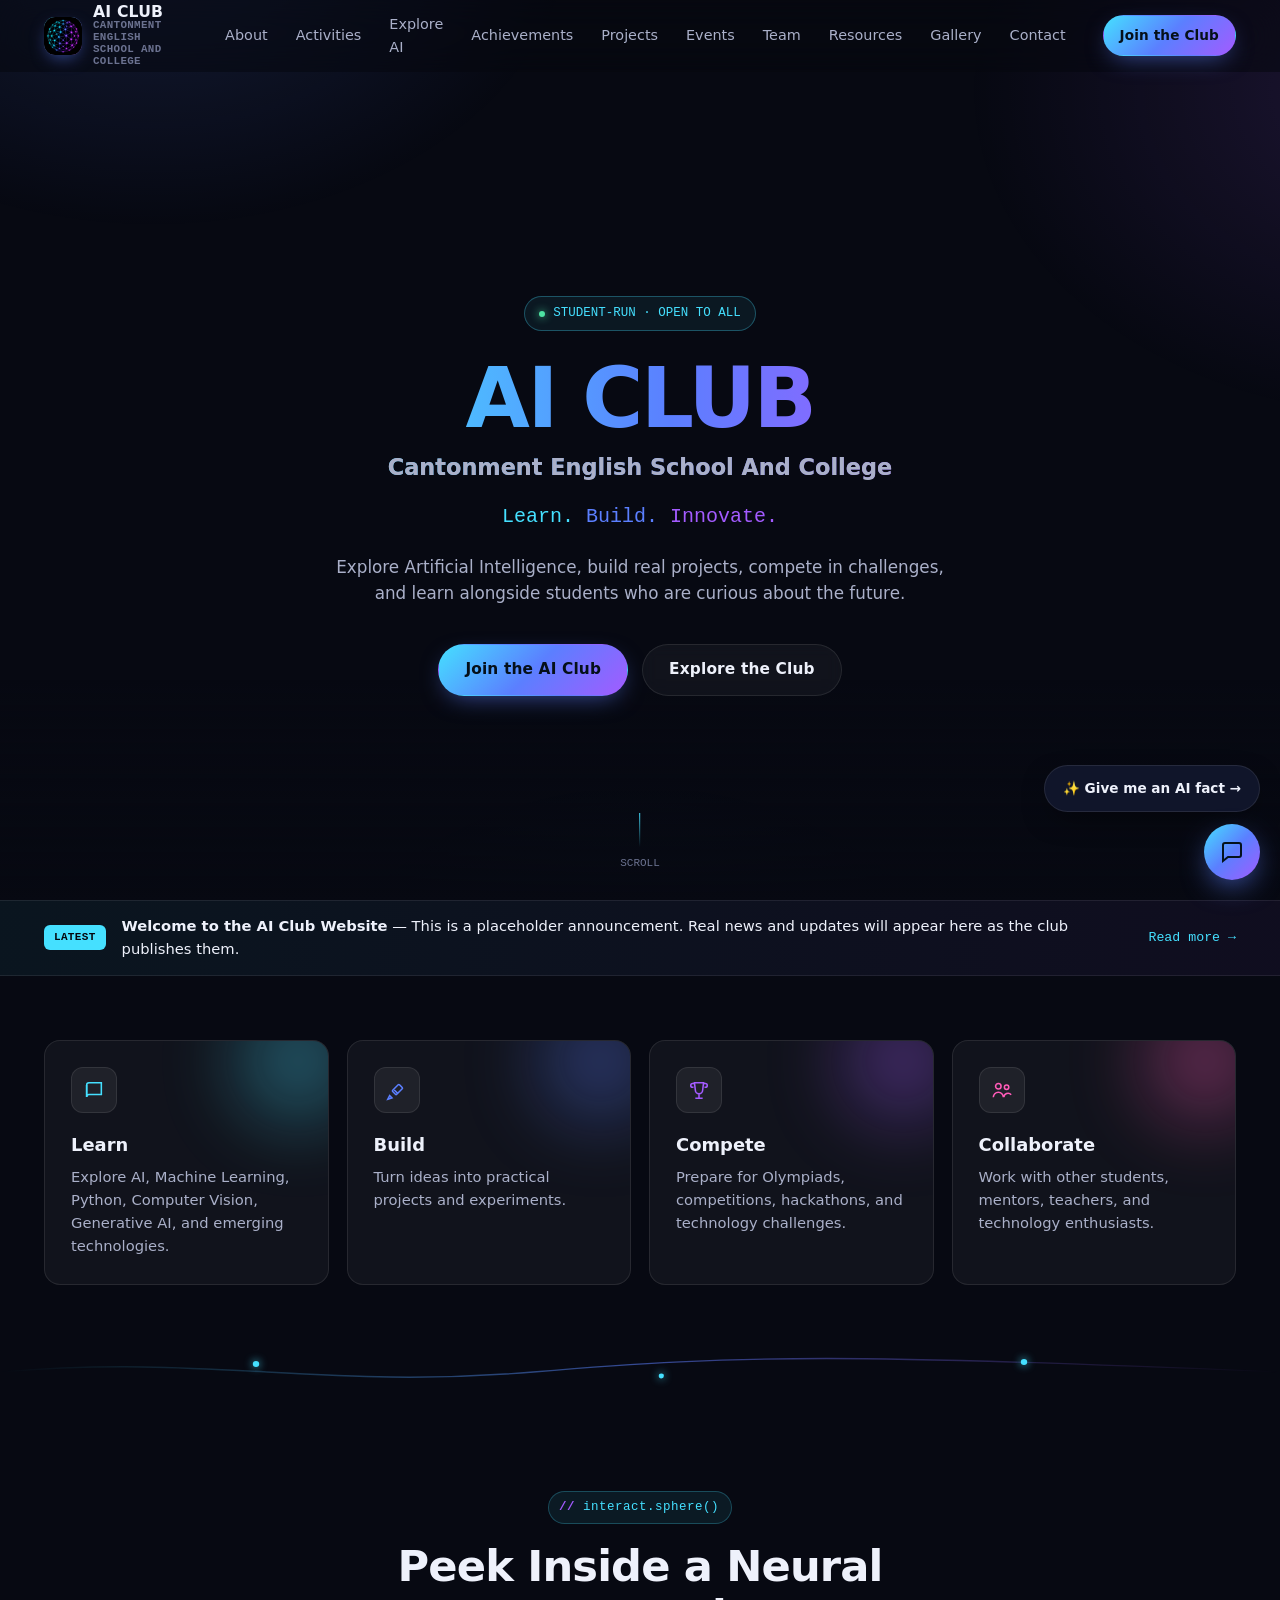
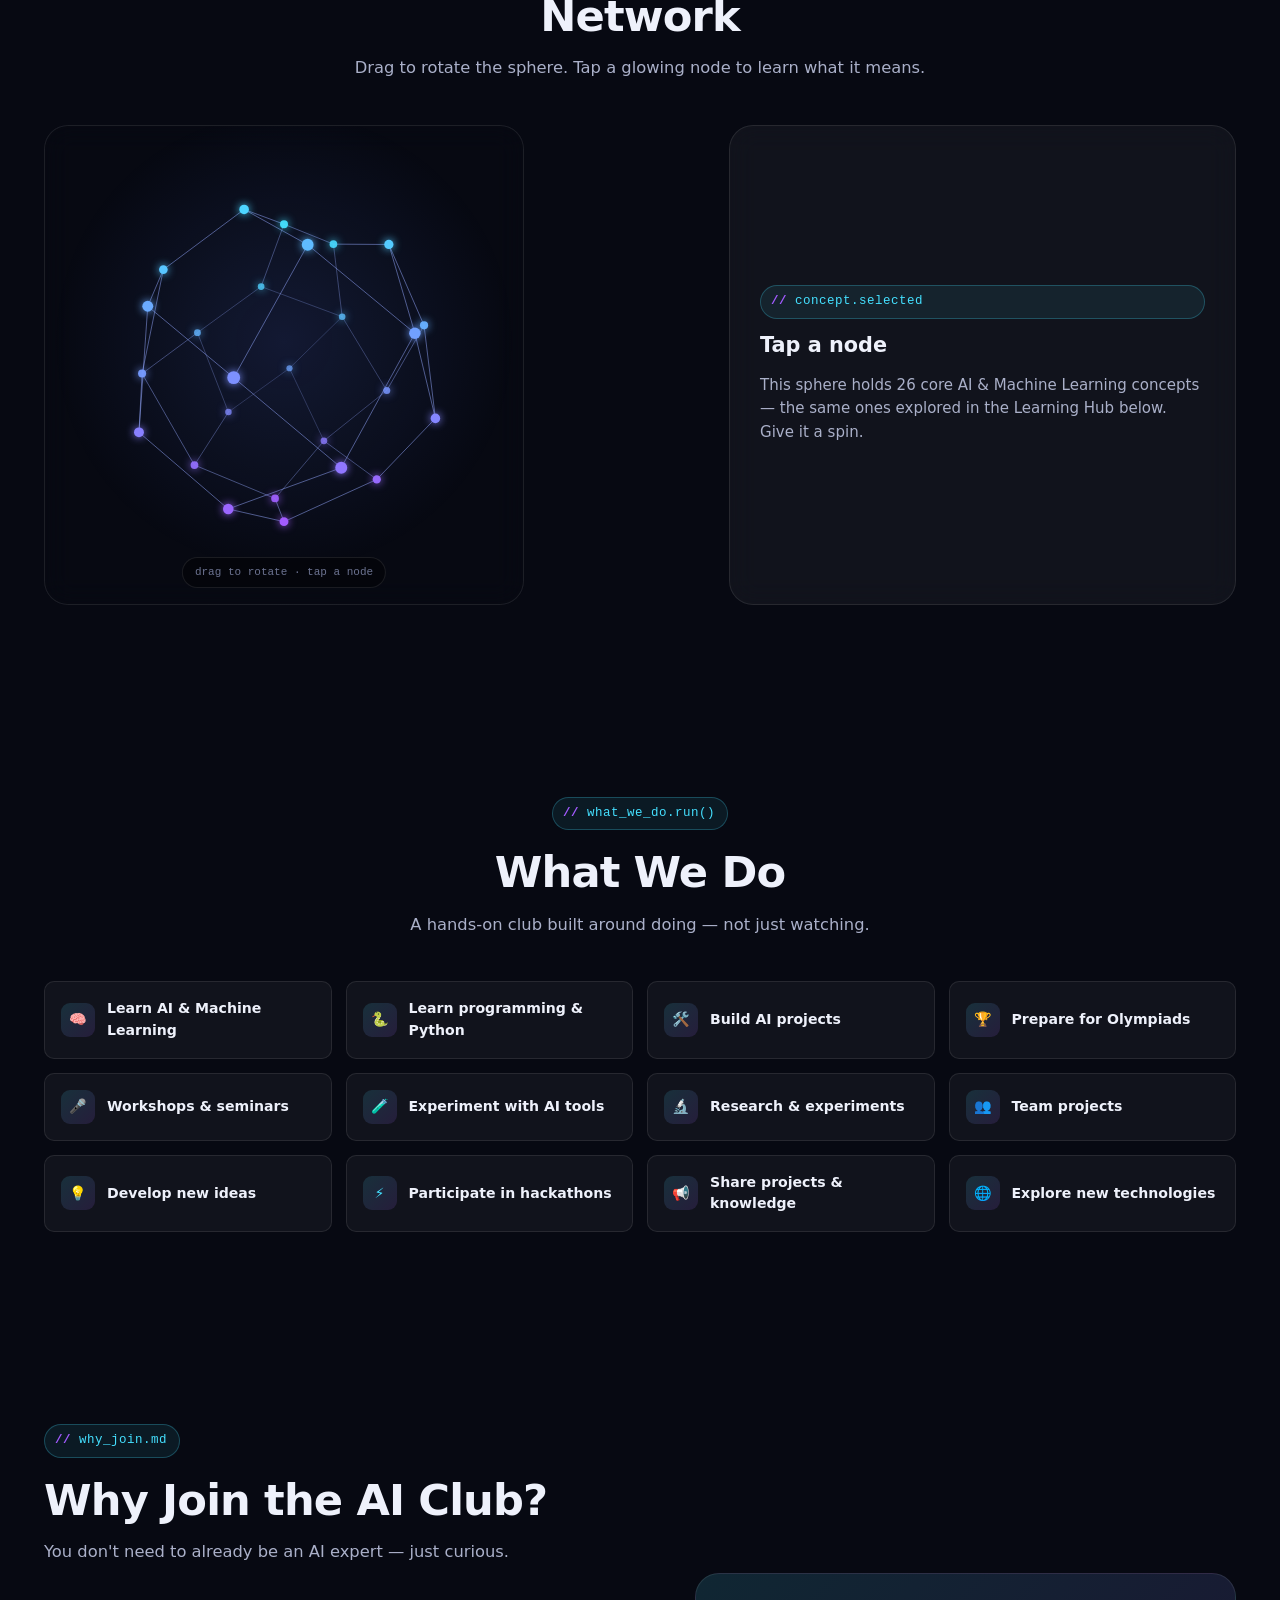
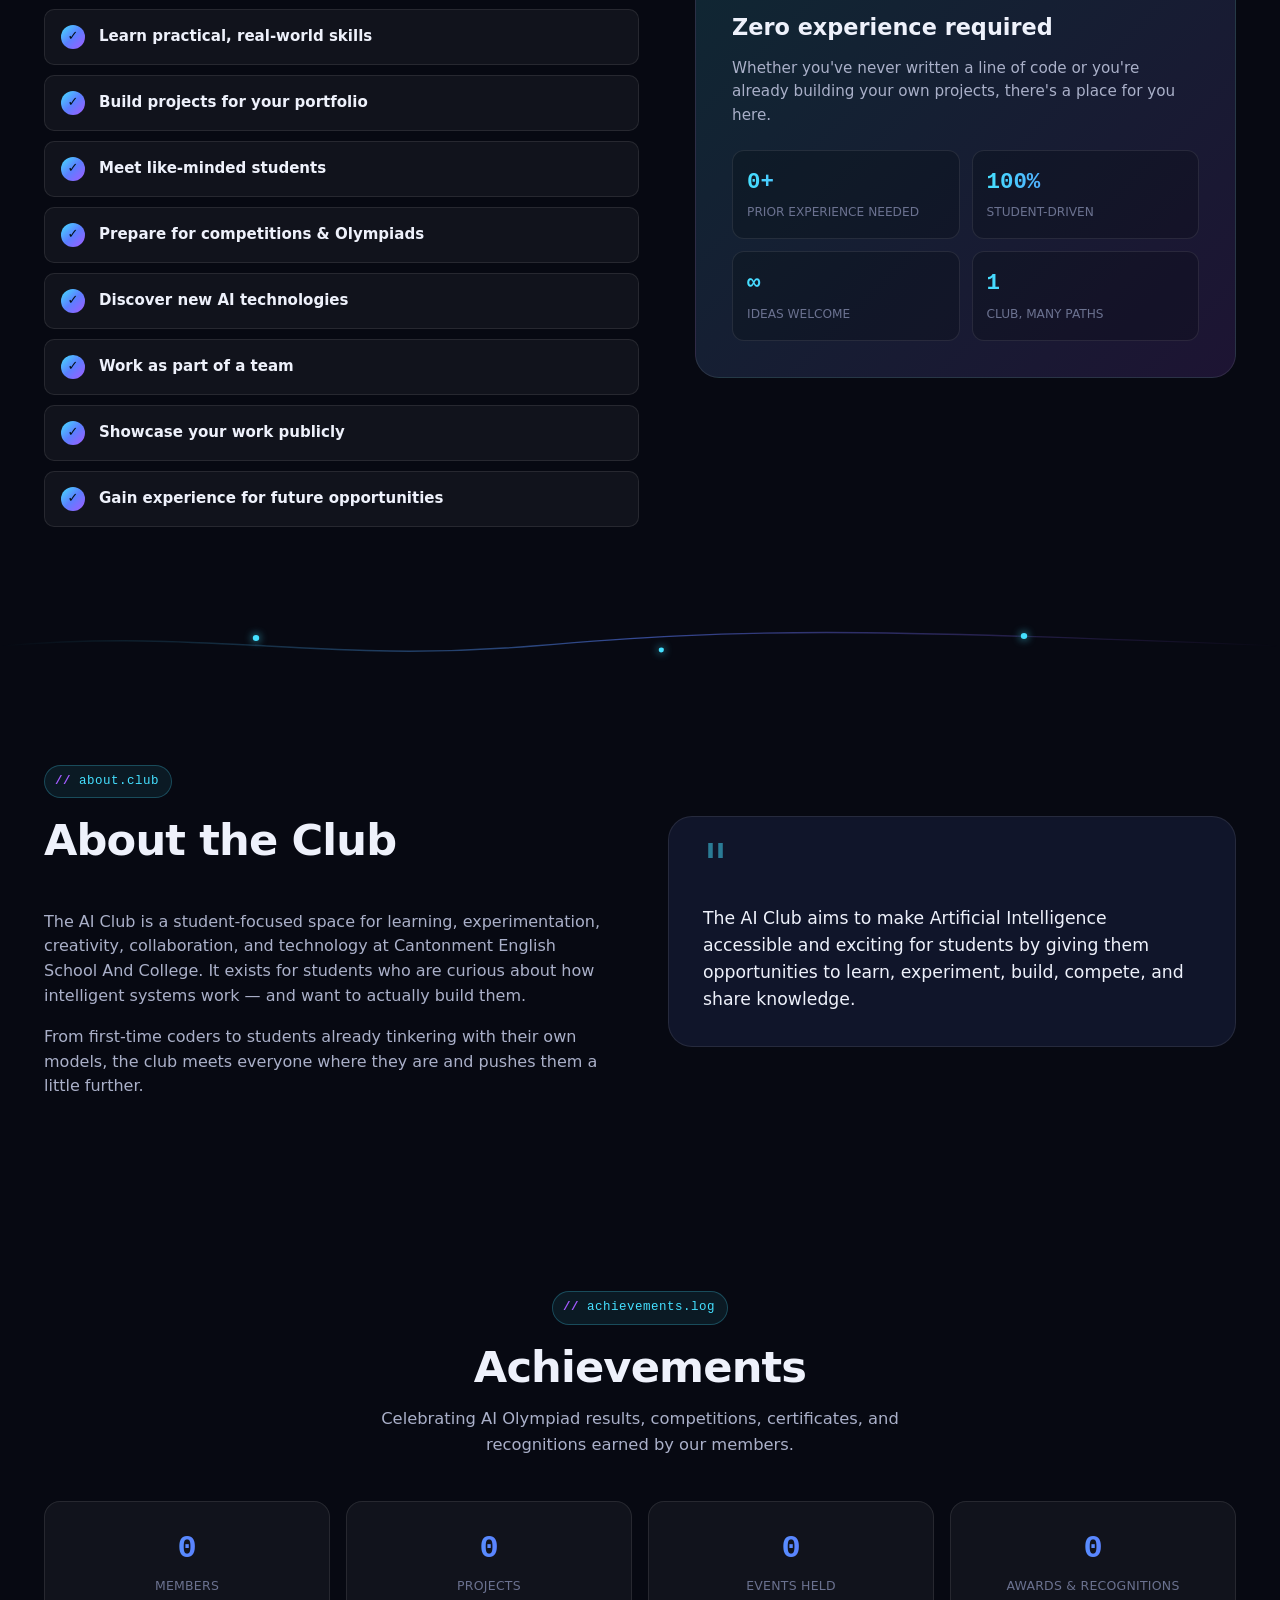
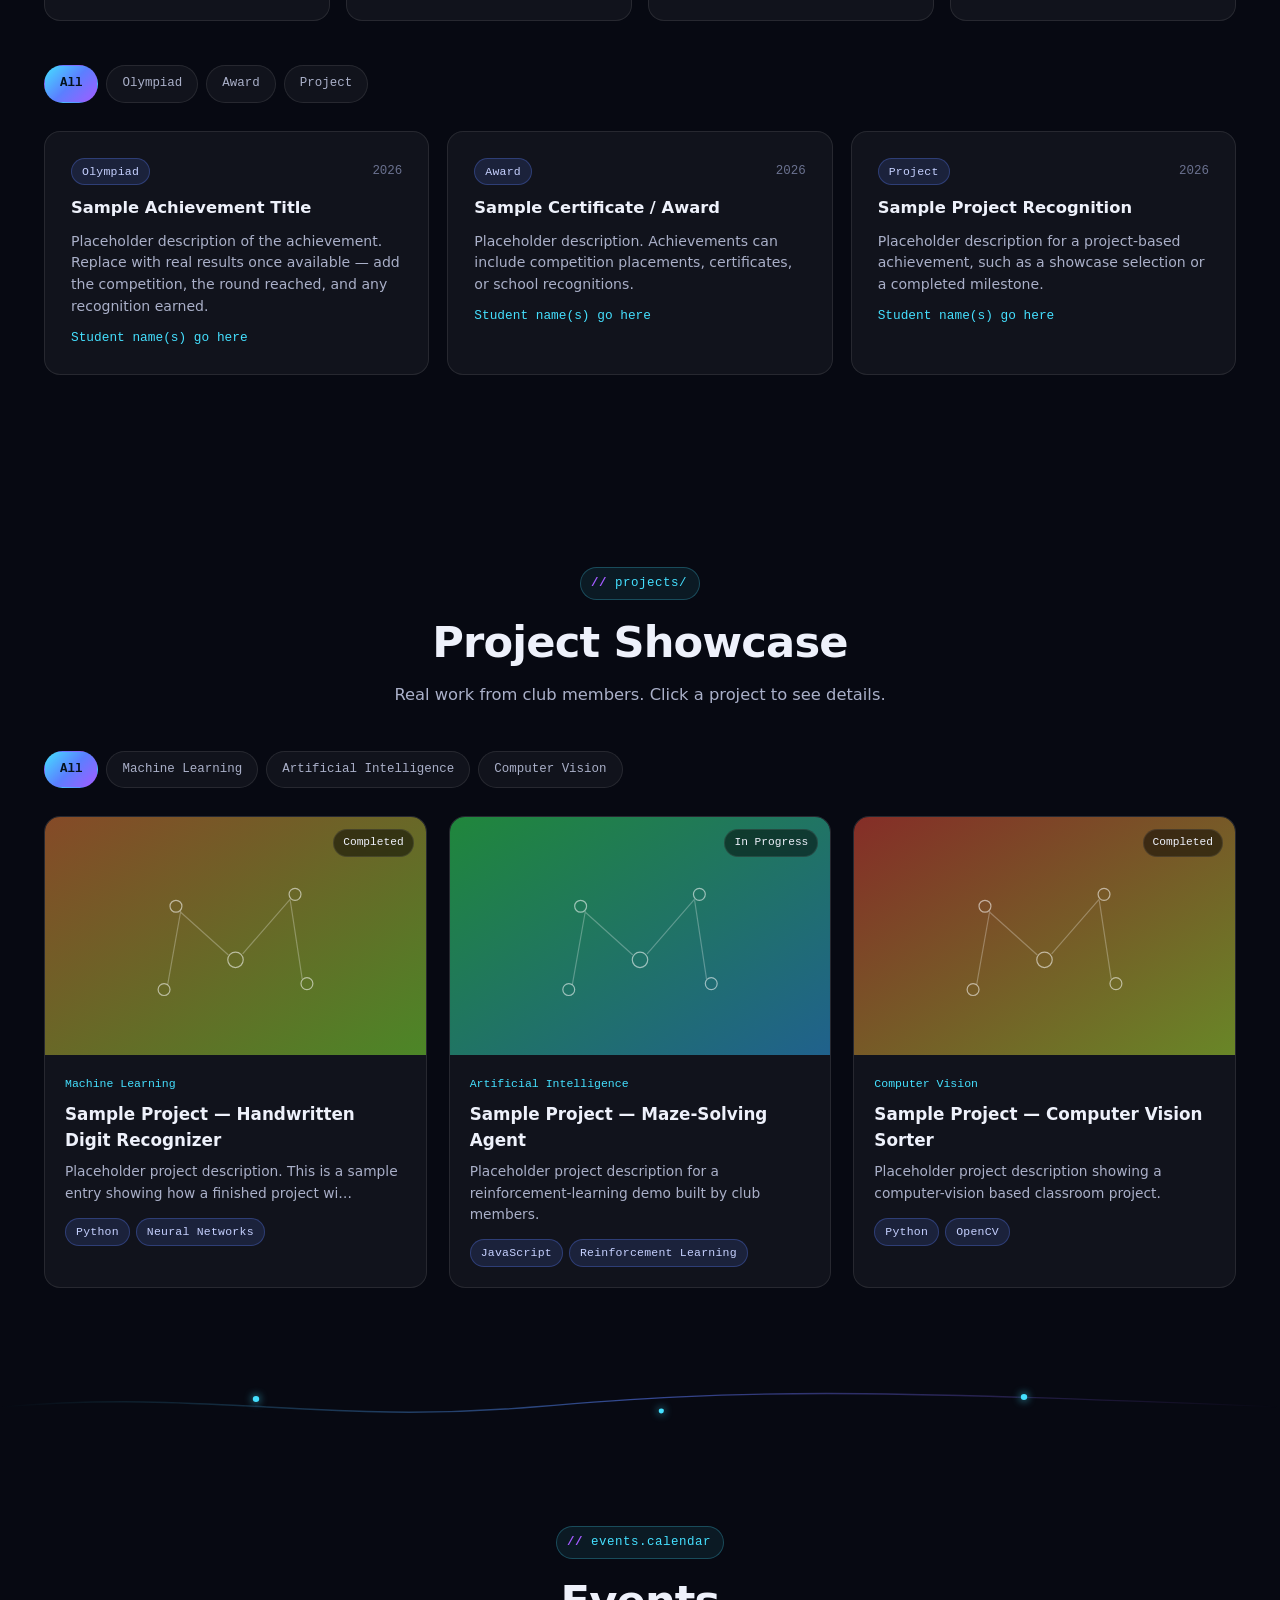
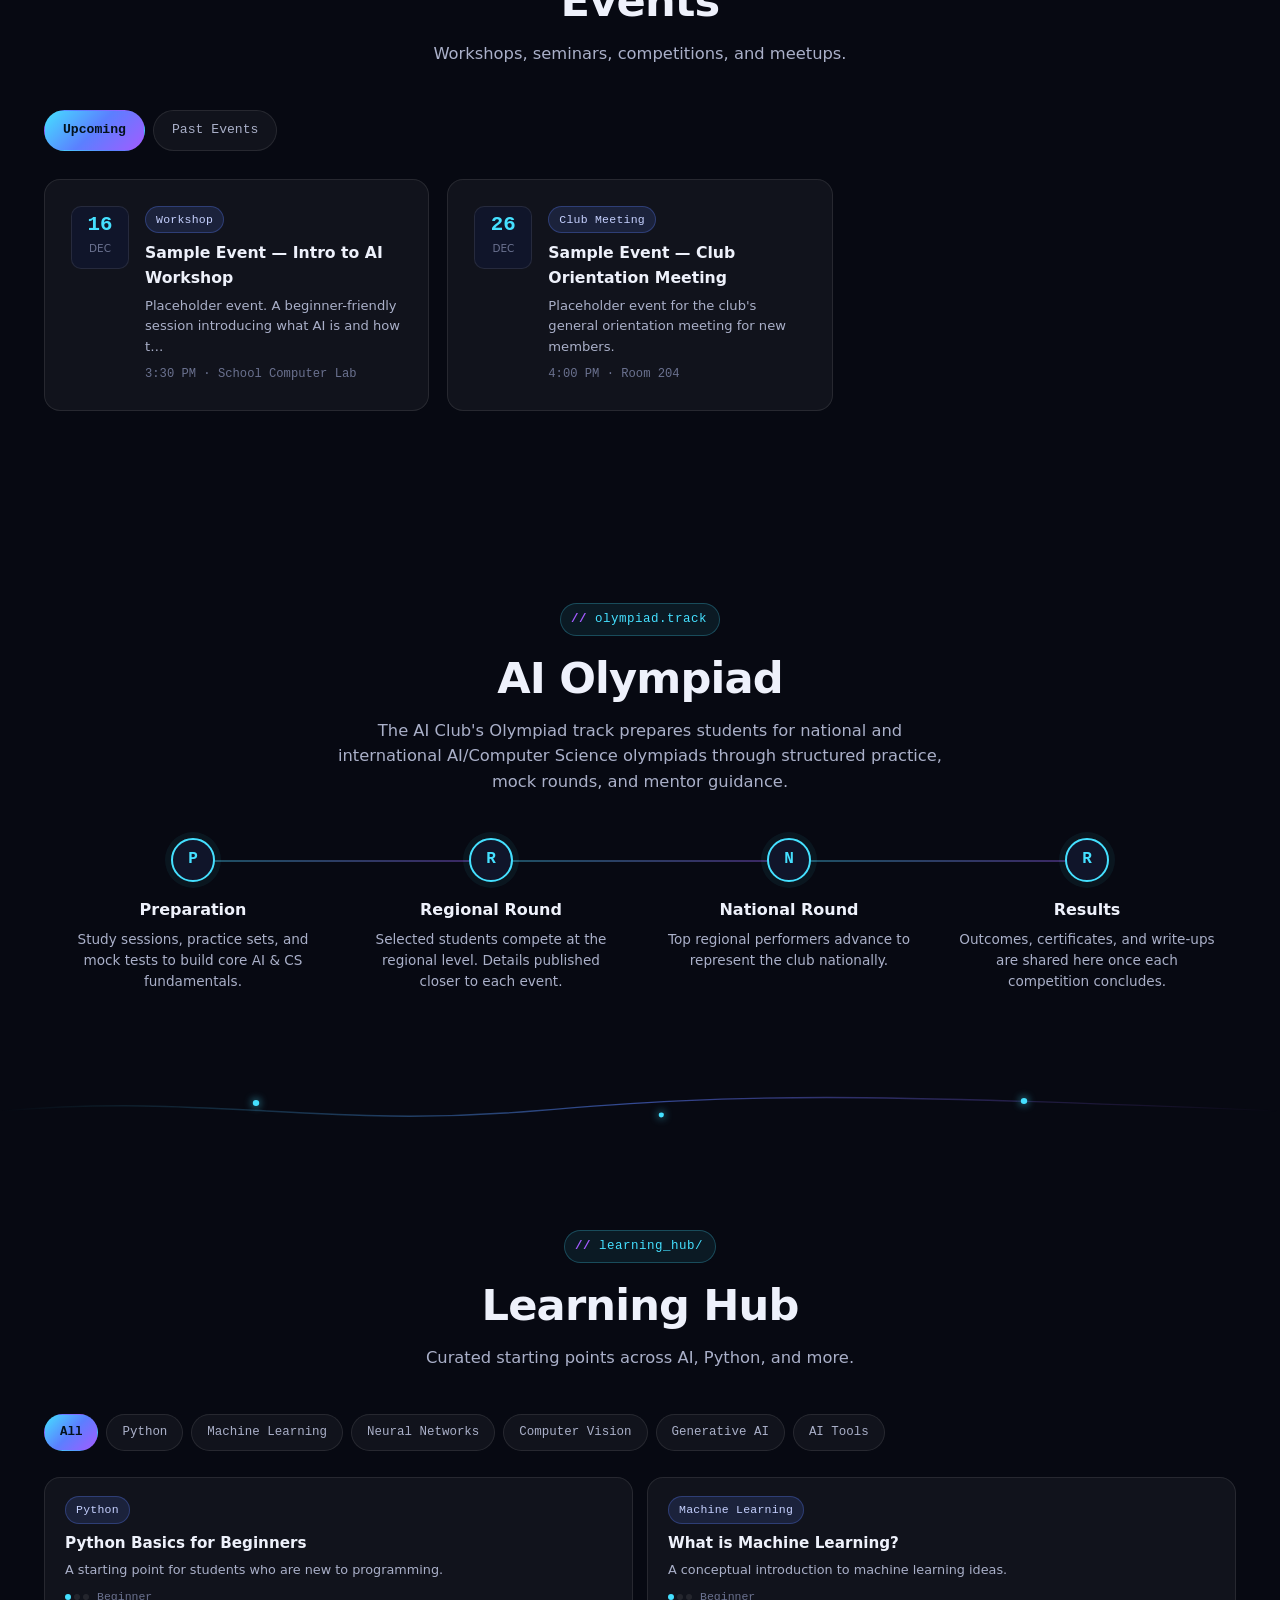
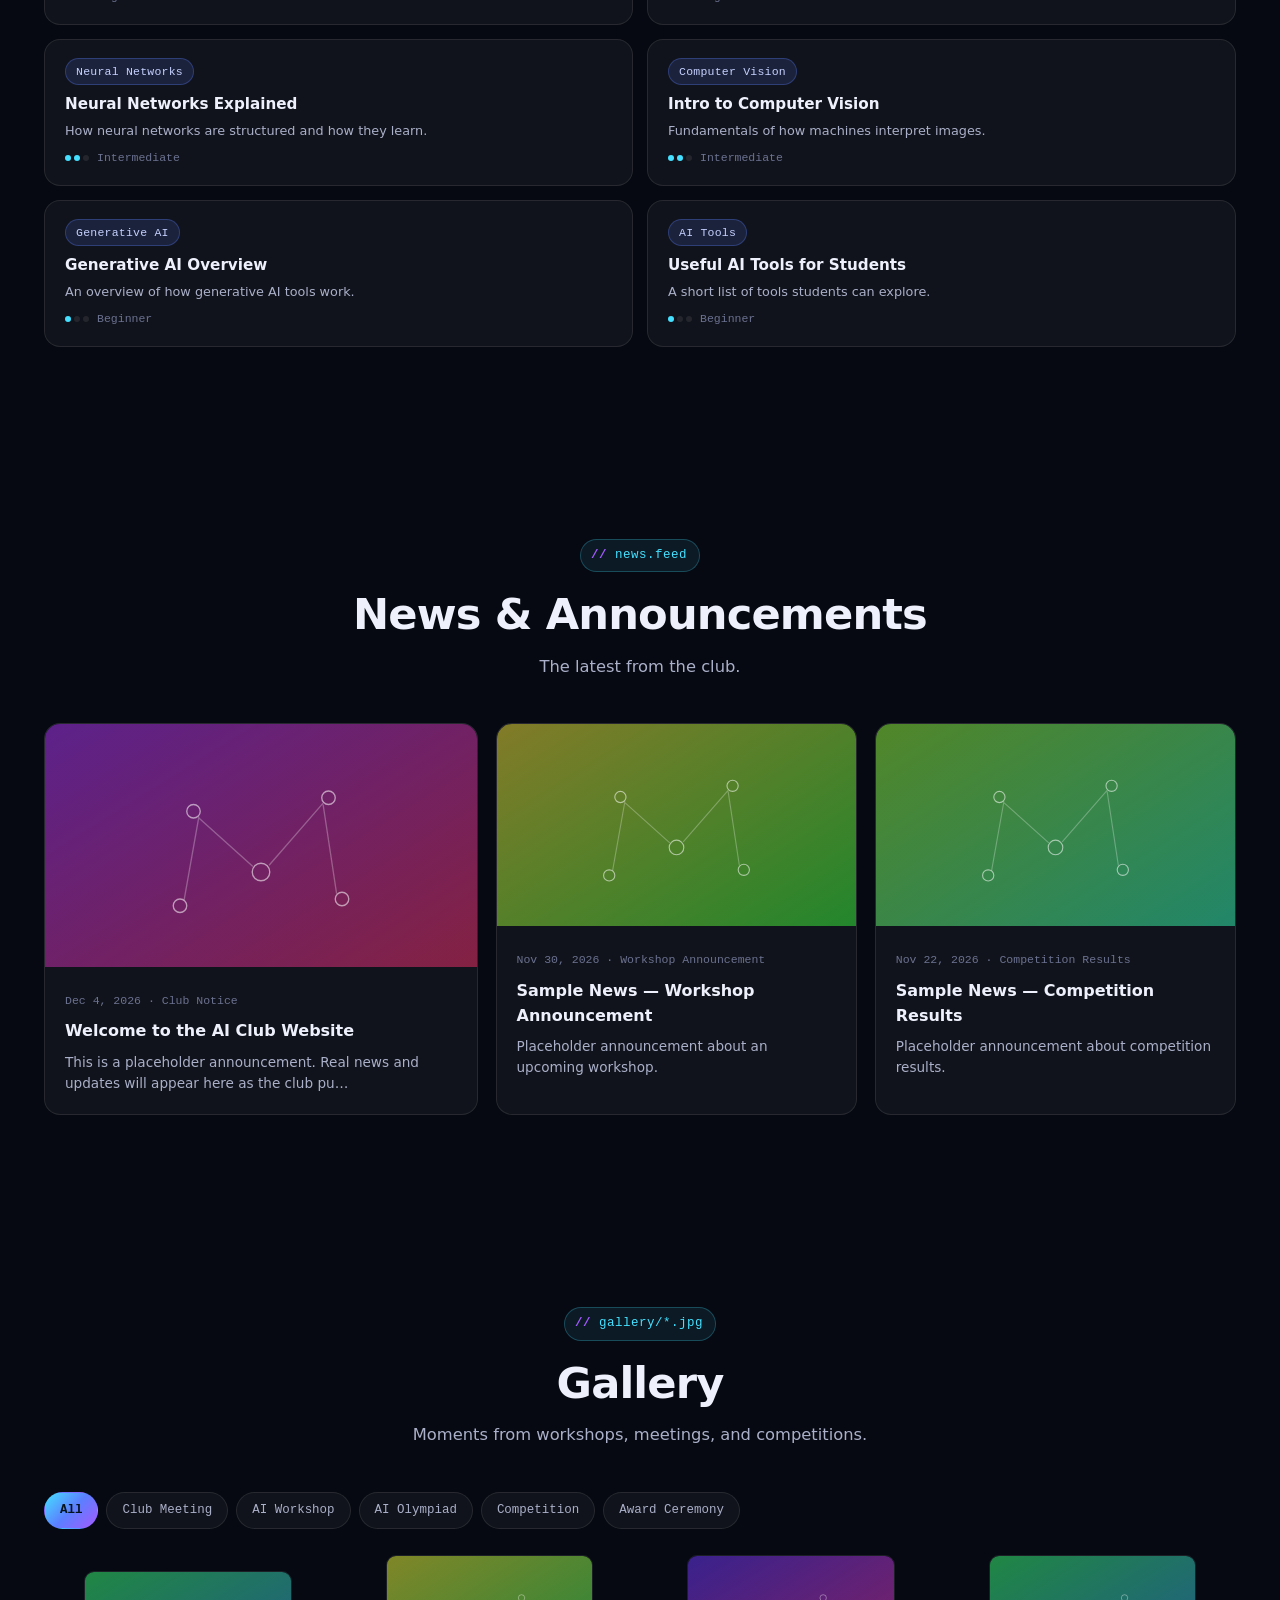
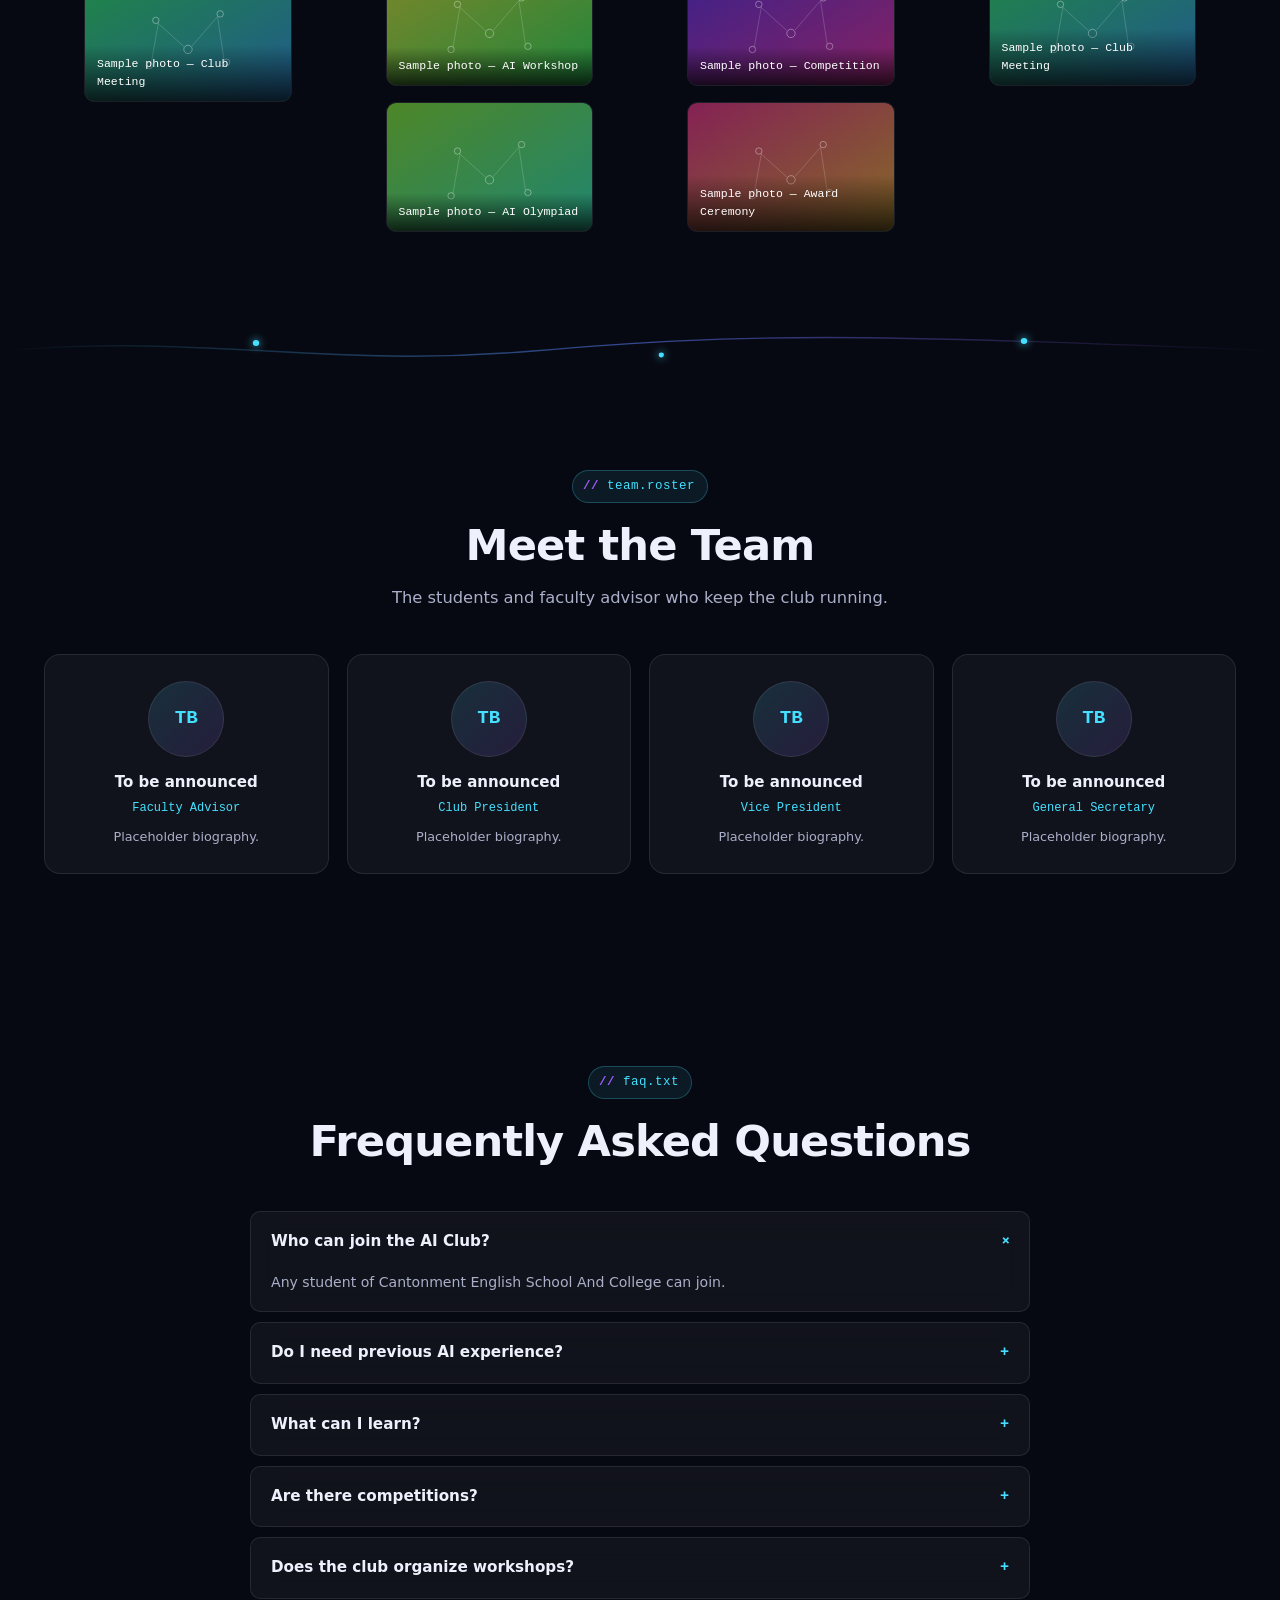
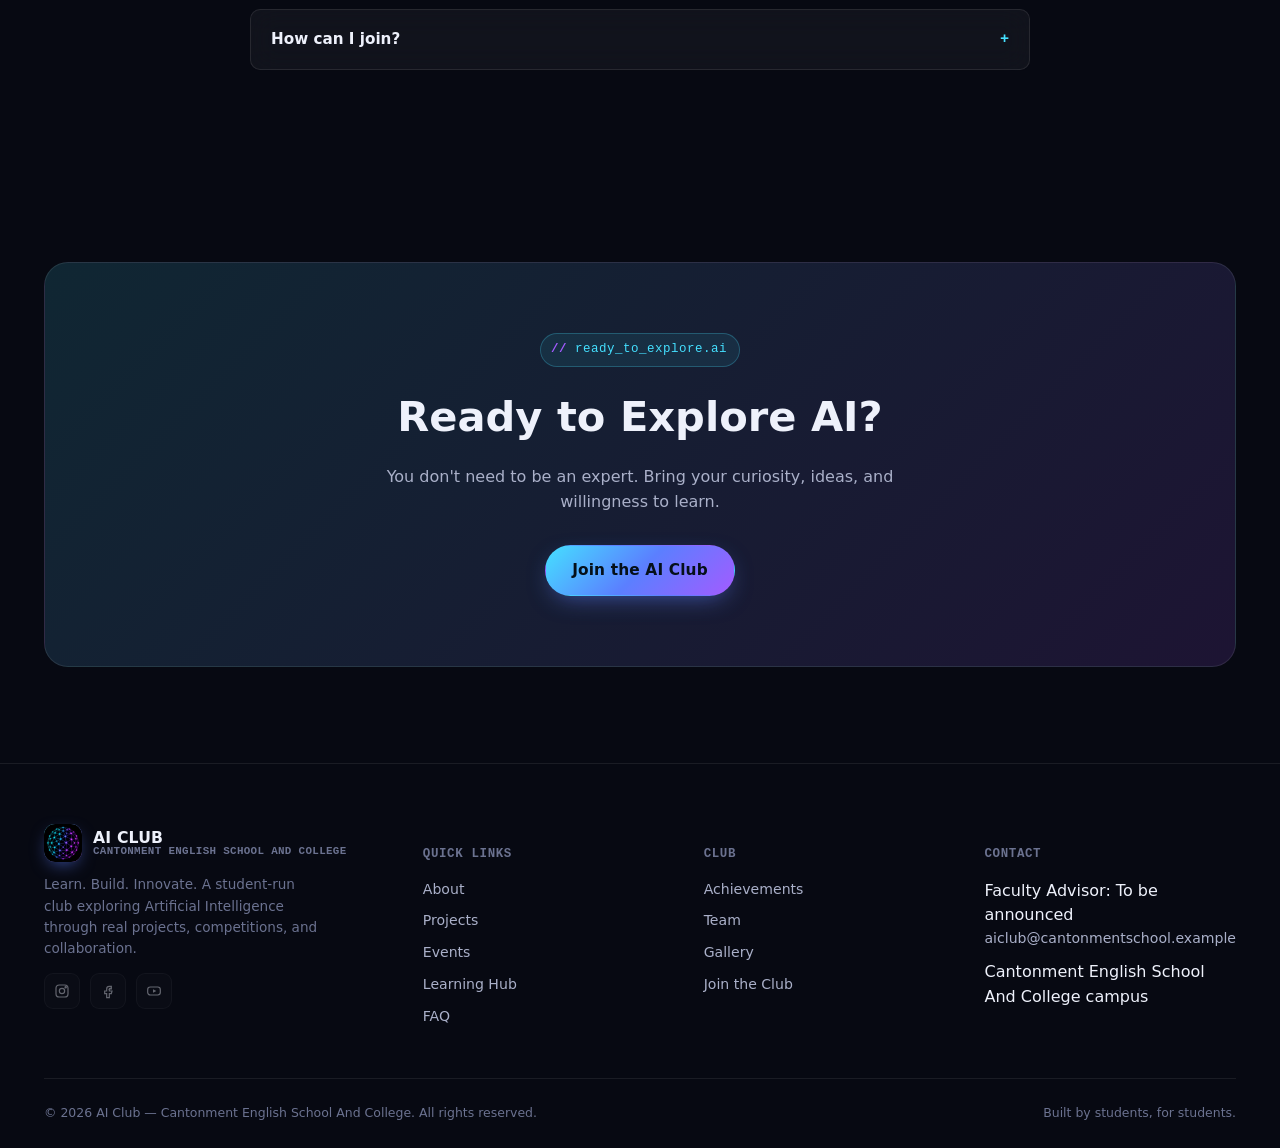
==== index.html @ 82ccb27b "Update index.html" ====
<!DOCTYPE html>
<html lang="en">
<head>
<meta charset="UTF-8">
<meta name="viewport" content="width=device-width, initial-scale=1.0">
<title>AI Club — Cantonment English School And College</title>
<meta name="description" content="AI Club of Cantonment English School And College — learn AI & Machine Learning, build real projects, compete in Olympiads, and collaborate with fellow students.">
<link rel="icon" href="assets/logo.png">
<link rel="stylesheet" href="css/style.css">
</head>
<body>
<a href="#main" class="skip-link">Skip to content</a>

<!-- ============================== NAV ============================== -->
<header class="nav" id="site-nav">
  <div class="container">
    <a href="#top" class="brand" aria-label="AI Club home">
      <span class="brand-mark"><img src="assets/logo.png" alt="AI Club logo"></span>
      <span class="brand-text"><b>AI CLUB</b><span>CANTONMENT ENGLISH SCHOOL AND COLLEGE</span></span>
    </a>
    <nav class="nav-links" id="nav-links" aria-label="Primary">
      <a href="#about">About</a>
      <a href="#activities">Activities</a>
      <a href="#explore">Explore AI</a>
      <a href="#achievements">Achievements</a>
      <a href="#projects">Projects</a>
      <a href="#events">Events</a>
      <a href="#team">Team</a>
      <a href="#resources">Resources</a>
      <a href="#gallery">Gallery</a>
      <a href="#contact">Contact</a>
    </nav>
    <div class="nav-actions">
      <a href="#join" class="btn btn-primary btn-sm" data-join-link>Join the Club</a>
      <button class="nav-toggle" id="nav-toggle" aria-label="Toggle menu" aria-expanded="false"><span></span></button>
    </div>
  </div>
</header>

<main id="main">

<!-- ============================== HERO ============================== -->
<section class="hero" id="top">
  <canvas id="hero-canvas" aria-hidden="true"></canvas>
  <div class="hero-fade" aria-hidden="true"></div>
  <div class="container hero-inner">
    <span class="hero-kicker"><span class="hero-dot"></span> STUDENT-RUN · OPEN TO ALL</span>
    <h1 class="hero-title text-grad">AI CLUB<small>Cantonment English School And College</small></h1>
    <p class="hero-tagline"><span class="b1">Learn.</span> <span class="b2">Build.</span> <span class="b3">Innovate.</span></p>
    <p class="hero-desc">Explore Artificial Intelligence, build real projects, compete in challenges, and learn alongside students who are curious about the future.</p>
    <div class="hero-cta">
      <a href="#join" class="btn btn-primary" data-join-link>Join the AI Club</a>
      <a href="#about" class="btn btn-ghost">Explore the Club</a>
    </div>
  </div>
  <div class="hero-scroll" aria-hidden="true"><span class="line"></span>SCROLL</div>
</section>

<!-- ============================== ANNOUNCEMENT ============================== -->
<div class="announce" id="announce-bar">
  <div class="container">
    <span class="announce-badge">LATEST</span>
    <span class="announce-text" id="announce-text">Loading…</span>
    <a href="#news" id="announce-link">Read more →</a>
  </div>
</div>

<!-- ============================== QUICK INTRO ============================== -->
<section class="section-tight" id="quick-intro">
  <div class="container">
    <div class="intro-grid">
      <div class="card intro-card reveal">
        <div class="ic-glow" aria-hidden="true"></div>
        <div class="ic-icon" aria-hidden="true">
          <svg width="22" height="22" viewBox="0 0 24 24" fill="none" stroke="#45e0ff" stroke-width="1.7"><path d="M4 19.5A2.5 2.5 0 0 1 6.5 17H20V4H6.5A2.5 2.5 0 0 0 4 6.5v13Z"/><path d="M4 19.5V6.5"/></svg>
        </div>
        <h3>Learn</h3>
        <p>Explore AI, Machine Learning, Python, Computer Vision, Generative AI, and emerging technologies.</p>
      </div>
      <div class="card intro-card reveal">
        <div class="ic-glow" aria-hidden="true"></div>
        <div class="ic-icon" aria-hidden="true">
          <svg width="22" height="22" viewBox="0 0 24 24" fill="none" stroke="#5b7fff" stroke-width="1.7"><path d="M14.7 6.3a1 1 0 0 0-1.4 0l-6 6a1 1 0 0 0 0 1.4l3 3a1 1 0 0 0 1.4 0l6-6a1 1 0 0 0 0-1.4l-3-3Z"/><path d="m9 12 4 4M2 22l4.5-1.5L4 18Z"/></svg>
        </div>
        <h3>Build</h3>
        <p>Turn ideas into practical projects and experiments.</p>
      </div>
      <div class="card intro-card reveal">
        <div class="ic-glow" aria-hidden="true"></div>
        <div class="ic-icon" aria-hidden="true">
          <svg width="22" height="22" viewBox="0 0 24 24" fill="none" stroke="#a35bff" stroke-width="1.7"><path d="M8 21h8M12 17v4M7 4h10l-1 8a4 4 0 0 1-8 0L7 4Z"/><path d="M17 5h2a2 2 0 0 1 0 4h-1M7 5H5a2 2 0 0 0 0 4h1"/></svg>
        </div>
        <h3>Compete</h3>
        <p>Prepare for Olympiads, competitions, hackathons, and technology challenges.</p>
      </div>
      <div class="card intro-card reveal">
        <div class="ic-glow" aria-hidden="true"></div>
        <div class="ic-icon" aria-hidden="true">
          <svg width="22" height="22" viewBox="0 0 24 24" fill="none" stroke="#ff5bb8" stroke-width="1.7"><circle cx="8" cy="8" r="3"/><circle cx="17" cy="9" r="2.4"/><path d="M2.5 20a5.5 5.5 0 0 1 11 0M14 20a4.5 4.5 0 0 1 8-2.8"/></svg>
        </div>
        <h3>Collaborate</h3>
        <p>Work with other students, mentors, teachers, and technology enthusiasts.</p>
      </div>
    </div>
  </div>
</section>

<div class="trace" aria-hidden="true"></div>

<!-- ============================== INTERACTIVE NEURAL SPHERE ============================== -->
<section id="explore">
  <div class="container">
    <div class="section-head center">
      <span class="eyebrow">interact.sphere()</span>
      <h2 class="section-title">Peek Inside a Neural Network</h2>
      <p class="section-sub">Drag to rotate the sphere. Tap a glowing node to learn what it means.</p>
    </div>
    <div class="sphere-wrap">
      <div class="sphere-canvas-card glass">
        <canvas id="sphere-canvas" aria-label="Interactive rotating sphere of AI and machine learning concepts. Drag to rotate, click a node to see its definition."></canvas>
        <span class="sphere-hint" id="si-hint">drag to rotate · tap a node</span>
      </div>
      <div class="sphere-info glass">
        <span class="eyebrow" style="margin-bottom:10px;">concept.selected</span>
        <h3 id="si-label">Tap a node</h3>
        <p id="si-desc">This sphere holds 26 core AI &amp; Machine Learning concepts — the same ones explored in the Learning Hub below. Give it a spin.</p>
      </div>
    </div>
  </div>
</section>

<!-- ============================== WHAT WE DO ============================== -->
<section id="activities">
  <div class="container">
    <div class="section-head center">
      <span class="eyebrow">what_we_do.run()</span>
      <h2 class="section-title">What We Do</h2>
      <p class="section-sub">A hands-on club built around doing — not just watching.</p>
    </div>
    <div class="activity-grid">
      <div class="activity-item"><span class="ai-ico">🧠</span>Learn AI &amp; Machine Learning</div>
      <div class="activity-item"><span class="ai-ico">🐍</span>Learn programming &amp; Python</div>
      <div class="activity-item"><span class="ai-ico">🛠️</span>Build AI projects</div>
      <div class="activity-item"><span class="ai-ico">🏆</span>Prepare for Olympiads</div>
      <div class="activity-item"><span class="ai-ico">🎤</span>Workshops &amp; seminars</div>
      <div class="activity-item"><span class="ai-ico">🧪</span>Experiment with AI tools</div>
      <div class="activity-item"><span class="ai-ico">🔬</span>Research &amp; experiments</div>
      <div class="activity-item"><span class="ai-ico">👥</span>Team projects</div>
      <div class="activity-item"><span class="ai-ico">💡</span>Develop new ideas</div>
      <div class="activity-item"><span class="ai-ico">⚡</span>Participate in hackathons</div>
      <div class="activity-item"><span class="ai-ico">📢</span>Share projects &amp; knowledge</div>
      <div class="activity-item"><span class="ai-ico">🌐</span>Explore new technologies</div>
    </div>
  </div>
</section>

<!-- ============================== WHY JOIN ============================== -->
<section id="why-join">
  <div class="container">
    <div class="why-wrap">
      <div>
        <div class="section-head">
          <span class="eyebrow">why_join.md</span>
          <h2 class="section-title">Why Join the AI Club?</h2>
          <p class="section-sub">You don't need to already be an AI expert — just curious.</p>
        </div>
        <div class="why-list">
          <div class="why-item"><span class="wi-check">✓</span><span>Learn practical, real-world skills</span></div>
          <div class="why-item"><span class="wi-check">✓</span><span>Build projects for your portfolio</span></div>
          <div class="why-item"><span class="wi-check">✓</span><span>Meet like-minded students</span></div>
          <div class="why-item"><span class="wi-check">✓</span><span>Prepare for competitions &amp; Olympiads</span></div>
          <div class="why-item"><span class="wi-check">✓</span><span>Discover new AI technologies</span></div>
          <div class="why-item"><span class="wi-check">✓</span><span>Work as part of a team</span></div>
          <div class="why-item"><span class="wi-check">✓</span><span>Showcase your work publicly</span></div>
          <div class="why-item"><span class="wi-check">✓</span><span>Gain experience for future opportunities</span></div>
        </div>
      </div>
      <div class="why-panel">
        <h3>Zero experience required</h3>
        <p>Whether you've never written a line of code or you're already building your own projects, there's a place for you here.</p>
        <div class="why-panel-grid">
          <div class="why-stat"><b>0+</b><span>PRIOR EXPERIENCE NEEDED</span></div>
          <div class="why-stat"><b>100%</b><span>STUDENT-DRIVEN</span></div>
          <div class="why-stat"><b>∞</b><span>IDEAS WELCOME</span></div>
          <div class="why-stat"><b>1</b><span>CLUB, MANY PATHS</span></div>
        </div>
      </div>
    </div>
  </div>
</section>

<div class="trace" aria-hidden="true"></div>

<!-- ============================== ABOUT ============================== -->
<section id="about">
  <div class="container">
    <div class="about-wrap">
      <div>
        <div class="section-head">
          <span class="eyebrow">about.club</span>
          <h2 class="section-title">About the Club</h2>
        </div>
        <div class="about-copy">
          <p>The AI Club is a student-focused space for learning, experimentation, creativity, collaboration, and technology at Cantonment English School And College. It exists for students who are curious about how intelligent systems work — and want to actually build them.</p>
          <p>From first-time coders to students already tinkering with their own models, the club meets everyone where they are and pushes them a little further.</p>
        </div>
      </div>
      <div class="mission-card">
        <span class="quote-mark" aria-hidden="true">"</span>
        <p>The AI Club aims to make Artificial Intelligence accessible and exciting for students by giving them opportunities to learn, experiment, build, compete, and share knowledge.</p>
      </div>
    </div>
  </div>
</section>

<!-- ============================== ACHIEVEMENTS ============================== -->
<section id="achievements">
  <div class="container">
    <div class="section-head center">
      <span class="eyebrow">achievements.log</span>
      <h2 class="section-title">Achievements</h2>
      <p class="section-sub">Celebrating AI Olympiad results, competitions, certificates, and recognitions earned by our members.</p>
    </div>
    <div class="stats-row">
      <div class="stat-box"><b id="stat-members">0</b><span>MEMBERS</span></div>
      <div class="stat-box"><b id="stat-projects">0</b><span>PROJECTS</span></div>
      <div class="stat-box"><b id="stat-events">0</b><span>EVENTS HELD</span></div>
      <div class="stat-box"><b id="stat-awards">0</b><span>AWARDS &amp; RECOGNITIONS</span></div>
    </div>
    <div class="filter-row" id="achievements-filters"></div>
    <div class="ach-grid" id="achievements-grid"></div>
  </div>
</section>

<!-- ============================== FEATURED PROJECTS ============================== -->
<section id="projects">
  <div class="container">
    <div class="section-head center">
      <span class="eyebrow">projects/</span>
      <h2 class="section-title">Project Showcase</h2>
      <p class="section-sub">Real work from club members. Click a project to see details.</p>
    </div>
    <div class="filter-row" id="projects-filters"></div>
    <div class="proj-grid" id="projects-grid"></div>
  </div>
</section>

<div class="trace" aria-hidden="true"></div>

<!-- ============================== EVENTS ============================== -->
<section id="events">
  <div class="container">
    <div class="section-head center">
      <span class="eyebrow">events.calendar</span>
      <h2 class="section-title">Events</h2>
      <p class="section-sub">Workshops, seminars, competitions, and meetups.</p>
    </div>
    <div class="tabs" id="events-tabs">
      <button class="tab-btn active" data-tab="upcoming">Upcoming</button>
      <button class="tab-btn" data-tab="past">Past Events</button>
    </div>
    <div class="event-grid" id="events-grid"></div>
  </div>
</section>

<!-- ============================== AI OLYMPIAD ============================== -->
<section id="olympiad">
  <div class="container">
    <div class="section-head center">
      <span class="eyebrow">olympiad.track</span>
      <h2 class="section-title">AI Olympiad</h2>
      <p class="section-sub" id="olympiad-intro">Loading…</p>
    </div>
    <div class="timeline" id="olympiad-timeline"></div>
  </div>
</section>

<div class="trace" aria-hidden="true"></div>

<!-- ============================== LEARNING HUB ============================== -->
<section id="resources">
  <div class="container">
    <div class="section-head center">
      <span class="eyebrow">learning_hub/</span>
      <h2 class="section-title">Learning Hub</h2>
      <p class="section-sub">Curated starting points across AI, Python, and more.</p>
    </div>
    <div class="hub-topics" id="hub-topics"></div>
    <div class="hub-grid" id="hub-grid"></div>
  </div>
</section>

<!-- ============================== NEWS ============================== -->
<section id="news">
  <div class="container">
    <div class="section-head center">
      <span class="eyebrow">news.feed</span>
      <h2 class="section-title">News &amp; Announcements</h2>
      <p class="section-sub">The latest from the club.</p>
    </div>
    <div class="news-grid" id="news-grid"></div>
  </div>
</section>

<!-- ============================== GALLERY ============================== -->
<section id="gallery">
  <div class="container">
    <div class="section-head center">
      <span class="eyebrow">gallery/*.jpg</span>
      <h2 class="section-title">Gallery</h2>
      <p class="section-sub">Moments from workshops, meetings, and competitions.</p>
    </div>
    <div class="gallery-tabs" id="gallery-tabs"></div>
    <div class="gallery-grid" id="gallery-grid"></div>
  </div>
</section>

<div class="trace" aria-hidden="true"></div>

<!-- ============================== TEAM ============================== -->
<section id="team">
  <div class="container">
    <div class="section-head center">
      <span class="eyebrow">team.roster</span>
      <h2 class="section-title">Meet the Team</h2>
      <p class="section-sub">The students and faculty advisor who keep the club running.</p>
    </div>
    <div class="team-grid" id="team-grid"></div>
  </div>
</section>

<!-- ============================== FAQ ============================== -->
<section id="faq">
  <div class="container">
    <div class="section-head center">
      <span class="eyebrow">faq.txt</span>
      <h2 class="section-title">Frequently Asked Questions</h2>
    </div>
    <div class="faq-list" id="faq-list"></div>
  </div>
</section>

<!-- ============================== JOIN CTA ============================== -->
<section id="join">
  <div class="container">
    <div class="cta-section">
      <span class="eyebrow">ready_to_explore.ai</span>
      <h2>Ready to Explore AI?</h2>
      <p>You don't need to be an expert. Bring your curiosity, ideas, and willingness to learn.</p>
      <a href="#join" class="btn btn-primary" data-join-link>Join the AI Club</a>
    </div>
  </div>
</section>

</main>

<!-- ============================== FOOTER ============================== -->
<footer id="contact">
  <div class="container">
    <div class="footer-grid">
      <div class="footer-brand">
        <a href="#top" class="brand">
          <span class="brand-mark"><img src="assets/logo.png" alt="AI Club logo"></span>
          <span class="brand-text"><b>AI CLUB</b><span>CANTONMENT ENGLISH SCHOOL AND COLLEGE</span></span>
        </a>
        <p>Learn. Build. Innovate. A student-run club exploring Artificial Intelligence through real projects, competitions, and collaboration.</p>
        <div class="footer-social">
          <a href="#" id="social-instagram" target="_blank" rel="noopener" aria-label="Instagram">
            <svg width="16" height="16" viewBox="0 0 24 24" fill="none" stroke="currentColor" stroke-width="1.8"><rect x="3" y="3" width="18" height="18" rx="5"/><circle cx="12" cy="12" r="4"/><circle cx="17.5" cy="6.5" r="1"/></svg>
          </a>
          <a href="#" id="social-facebook" target="_blank" rel="noopener" aria-label="Facebook">
            <svg width="16" height="16" viewBox="0 0 24 24" fill="none" stroke="currentColor" stroke-width="1.8"><path d="M14 9h3V5h-3a4 4 0 0 0-4 4v3H7v4h3v6h4v-6h3l1-4h-4V9a1 1 0 0 1 1-1Z"/></svg>
          </a>
          <a href="#" id="social-youtube" target="_blank" rel="noopener" aria-label="YouTube">
            <svg width="16" height="16" viewBox="0 0 24 24" fill="none" stroke="currentColor" stroke-width="1.8"><rect x="2.5" y="6" width="19" height="12" rx="4"/><path d="m10.5 9.5 5 2.5-5 2.5Z" fill="currentColor" stroke="none"/></svg>
          </a>
        </div>
      </div>
      <div class="footer-col">
        <h5>Quick Links</h5>
        <a href="#about">About</a>
        <a href="#projects">Projects</a>
        <a href="#events">Events</a>
        <a href="#resources">Learning Hub</a>
        <a href="#faq">FAQ</a>
      </div>
      <div class="footer-col">
        <h5>Club</h5>
        <a href="#achievements">Achievements</a>
        <a href="#team">Team</a>
        <a href="#gallery">Gallery</a>
        <a href="#join" data-join-link>Join the Club</a>
      </div>
      <div class="footer-col">
        <h5>Contact</h5>
        <span id="footer-advisor">Faculty Advisor: —</span>
        <a href="mailto:" id="contact-email-link">—</a>
        <span id="footer-location">—</span>
      </div>
    </div>
    <div class="footer-bottom">
      <span>© <span id="year"></span> AI Club — Cantonment English School And College. All rights reserved.</span>
      <span>Built by students, for students.</span>
    </div>
  </div>
</footer>

<!-- ============================== FLOATING WIDGETS ============================== -->
<div class="float-stack">
  <button class="fact-fab" id="fact-btn">✨ Give me an AI fact →</button>
  <button class="assist-fab" id="assist-fab" aria-label="Ask the AI Club" aria-expanded="false">
    <svg width="24" height="24" viewBox="0 0 24 24" fill="none" stroke="currentColor" stroke-width="2"><path d="M21 15a2 2 0 0 1-2 2H8l-5 4V5a2 2 0 0 1 2-2h14a2 2 0 0 1 2 2v10Z"/></svg>
  </button>
</div>

<div class="glass fact-popover" id="fact-popover">
  <button class="fp-close" id="fact-close" aria-label="Close">×</button>
  <div class="fp-label">// AI FACT</div>
  <p id="fact-text"></p>
</div>

<div class="glass assist-panel" id="assist-panel" role="dialog" aria-label="Ask the AI Club assistant">
  <div class="assist-head">
    <div><b>Ask the AI Club</b><span>● Answers from this site</span></div>
    <button class="assist-close" id="assist-close" aria-label="Close assistant">×</button>
  </div>
  <div class="assist-body" id="assist-body">
    <div class="msg bot">Hi! Tap a question below, or ask your own — the live AI can answer anything about the club.</div>
  </div>
  <div class="assist-suggest" id="assist-suggest"></div>
  <div class="assist-live-divider"><span>or ask your own question</span></div>
  <form class="assist-form" id="assist-form">
    <input type="text" id="assist-input" placeholder="Type a question…" maxlength="400" autocomplete="off" aria-label="Ask a question">
    <button type="submit" aria-label="Send">→</button>
  </form>
</div>

<!-- ============================== MODAL (projects / news) ============================== -->
<div class="modal-overlay" id="modal-overlay" role="dialog" aria-modal="true">
  <div class="modal-box">
    <button class="modal-close" id="modal-close" aria-label="Close">×</button>
    <div id="modal-body"></div>
  </div>
</div>

<!-- ============================== LIGHTBOX (gallery) ============================== -->
<div class="lightbox" id="lightbox" role="dialog" aria-modal="true" aria-label="Photo viewer">
  <button class="lb-close" id="lb-close" aria-label="Close photo viewer">×</button>
  <button class="lb-nav lb-prev" id="lb-prev" aria-label="Previous photo">‹</button>
  <img id="lightbox-img" alt="">
  <button class="lb-nav lb-next" id="lb-next" aria-label="Next photo">›</button>
  <div class="lightbox-cap" id="lightbox-cap"></div>
</div>

<script src="js/data.js"></script>

<script src="js/main.js"></script>
<script src="js/sphere.js"></script>
<script src="js/cursor.js"></script>
<script>document.getElementById("year").textContent = new Date().getFullYear();</script>
</body>
</html>
---- css/style.css ----
/* ==========================================================================
   AI CLUB — Cantonment English School And College
   Design system: deep-space dark base, cyan/blue/violet accent trio,
   glass surfaces, code-comment eyebrows, circuit-trace dividers.
   ========================================================================== */

:root{
  /* --- color tokens --- */
  --void:        #05060d;
  --bg:          #070912;
  --surface:     #0c0f1c;
  --surface-2:   #10152a;
  --glass:       rgba(255,255,255,0.045);
  --glass-brd:   rgba(255,255,255,0.09);
  --line:        rgba(255,255,255,0.08);

  --cyan:        #45e0ff;
  --cyan-dim:    #1d7d94;
  --blue:        #5b7fff;
  --violet:      #a35bff;
  --pink:        #ff5bb8;

  --grad-main:   linear-gradient(135deg, var(--cyan) 0%, var(--blue) 50%, var(--violet) 100%);
  --grad-soft:   linear-gradient(135deg, rgba(69,224,255,.14), rgba(163,91,255,.14));
  --grad-text:   linear-gradient(90deg, var(--cyan), var(--blue) 55%, var(--violet));

  --text-1:      #eef1fb;
  --text-2:      #aab0c9;
  --text-3:      #6b7290;

  --ok:          #4ee3a3;
  --warn:        #ffb84d;
  --danger:      #ff6b6b;

  /* --- type --- */
  --font-display: -apple-system, "Segoe UI", ui-sans-serif, system-ui, "Helvetica Neue", Arial, sans-serif;
  --font-body:    -apple-system, "Segoe UI", ui-sans-serif, system-ui, "Helvetica Neue", Arial, sans-serif;
  --font-mono:    ui-monospace, "SF Mono", "Cascadia Code", "JetBrains Mono", Consolas, monospace;

  /* --- layout --- */
  --maxw: 1240px;
  --radius-sm: 10px;
  --radius-md: 16px;
  --radius-lg: 24px;
  --nav-h: 72px;
}

*, *::before, *::after{ box-sizing: border-box; }
html{ scroll-behavior: smooth; }
@media (prefers-reduced-motion: reduce){
  html{ scroll-behavior: auto; }
  *, *::before, *::after{ animation-duration: 0.01ms !important; animation-iteration-count: 1 !important; transition-duration: 0.01ms !important; scroll-behavior: auto !important; }
}

body{
  margin:0;
  background: var(--bg);
  color: var(--text-1);
  font-family: var(--font-body);
  line-height: 1.55;
  -webkit-font-smoothing: antialiased;
  overflow-x: hidden;
}

body.no-scroll{ overflow: hidden; }

img{ max-width:100%; display:block; }
a{ color: inherit; text-decoration: none; }
button{ font: inherit; }
ul{ margin:0; padding:0; list-style:none; }
h1,h2,h3,h4,p{ margin:0; }

::selection{ background: var(--violet); color:#fff; }

/* focus visibility */
a:focus-visible, button:focus-visible, input:focus-visible, textarea:focus-visible, select:focus-visible, [tabindex]:focus-visible{
  outline: 2px solid var(--cyan);
  outline-offset: 3px;
  border-radius: 4px;
}

.container{
  max-width: var(--maxw);
  margin: 0 auto;
  padding: 0 24px;
}

.sr-only{
  position:absolute; width:1px; height:1px; padding:0; margin:-1px;
  overflow:hidden; clip:rect(0,0,0,0); white-space:nowrap; border:0;
}

.skip-link{
  position:absolute; left:12px; top:-60px; z-index:1000;
  background: var(--cyan); color:#00121a; padding:10px 16px;
  border-radius: 8px; font-weight:700; transition: top .2s ease;
}
.skip-link:focus{ top:12px; }

/* background ambience shared across page */
body::before{
  content:"";
  position: fixed; inset: 0;
  background:
    radial-gradient(700px 500px at 12% -8%, rgba(91,127,255,.16), transparent 60%),
    radial-gradient(800px 600px at 110% 10%, rgba(163,91,255,.14), transparent 55%),
    radial-gradient(600px 500px at 50% 120%, rgba(69,224,255,.08), transparent 60%);
  pointer-events:none;
  z-index:0;
}

/* ---------- eyebrow / labels (code-comment motif) ---------- */
.eyebrow{
  display:inline-flex; align-items:center; gap:8px;
  font-family: var(--font-mono);
  font-size: 12.5px;
  letter-spacing: .04em;
  color: var(--cyan);
  background: rgba(69,224,255,.08);
  border: 1px solid rgba(69,224,255,.25);
  padding: 6px 12px 6px 10px;
  border-radius: 999px;
  margin-bottom: 18px;
}
.eyebrow::before{ content:"//"; color: var(--violet); font-weight:700; }

.section-head{
  max-width: 680px;
  margin-bottom: 44px;
}
.section-head.center{ margin-left:auto; margin-right:auto; text-align:center; }
.section-title{
  font-family: var(--font-display);
  font-weight: 800;
  font-size: clamp(1.9rem, 3.4vw, 2.7rem);
  letter-spacing: -0.02em;
  line-height:1.15;
}
.section-sub{
  margin-top: 14px;
  color: var(--text-2);
  font-size: 1.02rem;
  max-width: 60ch;
}
.section-head.center .section-sub{ margin-left:auto; margin-right:auto; }

.text-grad{
  background: var(--grad-text);
  -webkit-background-clip: text;
  background-clip: text;
  color: transparent;
}

section{ position: relative; z-index:1; padding: 96px 0; }
.section-tight{ padding: 64px 0; }

/* ---------- circuit-trace divider (signature motif) ---------- */
.trace{
  position: relative;
  height: 46px;
  width: 100%;
  z-index: 1;
}
.trace svg{ width:100%; height:100%; display:block; }
.trace path{
  fill:none; stroke: url(#traceGrad); stroke-width:1.4; opacity:.55;
}
.trace circle{ fill: var(--cyan); filter: drop-shadow(0 0 4px var(--cyan)); }

/* ---------- buttons ---------- */
.btn{
  display:inline-flex; align-items:center; justify-content:center; gap:8px;
  padding: 13px 26px;
  border-radius: 999px;
  font-weight: 700;
  font-size: .96rem;
  letter-spacing: .01em;
  border: 1px solid transparent;
  cursor:pointer;
  transition: transform .18s ease, box-shadow .18s ease, background .18s ease, border-color .18s ease;
  white-space: nowrap;
}
.btn:active{ transform: translateY(1px) scale(.99); }
.btn-primary{
  background: var(--grad-main);
  color: #051019;
  box-shadow: 0 8px 24px -8px rgba(91,127,255,.6);
}
.btn-primary:hover{ box-shadow: 0 10px 30px -6px rgba(163,91,255,.7); transform: translateY(-2px); }
.btn-ghost{
  background: var(--glass);
  color: var(--text-1);
  border-color: var(--glass-brd);
  backdrop-filter: blur(8px);
}
.btn-ghost:hover{ border-color: rgba(69,224,255,.5); background: rgba(69,224,255,.08); }
.btn-sm{ padding: 9px 16px; font-size:.85rem; }
.btn-block{ width:100%; }
.btn-danger{ background: rgba(255,107,107,.12); color: var(--danger); border-color: rgba(255,107,107,.35); }
.btn-danger:hover{ background: rgba(255,107,107,.2); }

/* ---------- glass card ---------- */
.glass{
  background: var(--glass);
  border: 1px solid var(--glass-brd);
  border-radius: var(--radius-md);
  backdrop-filter: blur(14px);
  -webkit-backdrop-filter: blur(14px);
}

.card{
  background: var(--glass);
  border: 1px solid var(--glass-brd);
  border-radius: var(--radius-md);
  padding: 26px;
  transition: transform .25s ease, border-color .25s ease, background .25s ease;
}
.card:hover{
  transform: translateY(-4px);
  border-color: rgba(69,224,255,.35);
  background: rgba(255,255,255,.06);
}

.tag{
  display:inline-block;
  font-family: var(--font-mono);
  font-size: 11.5px;
  padding: 4px 10px;
  border-radius: 999px;
  background: rgba(91,127,255,.14);
  border: 1px solid rgba(91,127,255,.3);
  color: #c6d1ff;
  letter-spacing: .02em;
}

/* ==========================================================================
   NAV
   ========================================================================== */
.nav{
  position: fixed; top:0; left:0; right:0; z-index: 500;
  height: var(--nav-h);
  display:flex; align-items:center;
  background: rgba(6,8,16,.55);
  border-bottom: 1px solid transparent;
  backdrop-filter: blur(16px);
  -webkit-backdrop-filter: blur(16px);
  transition: border-color .25s ease, background .25s ease;
}
.nav.scrolled{ border-bottom-color: var(--line); background: rgba(6,8,16,.82); }
.nav .container{ display:flex; align-items:center; justify-content:space-between; gap:24px; }

.brand{ display:flex; align-items:center; gap:11px; font-weight:800; letter-spacing:.01em; }
.brand-mark{
  width:38px; height:38px; border-radius:11px;
  background: var(--grad-main);
  display:flex; align-items:center; justify-content:center;
  color:#04101a; font-family: var(--font-mono); font-weight:800; font-size:14px;
  box-shadow: 0 0 0 1px rgba(255,255,255,.15) inset, 0 6px 18px -6px rgba(91,127,255,.7);
  overflow:hidden; flex-shrink:0;
}
.brand-mark img{ width:100%; height:100%; object-fit:cover; }
.brand-text{ display:flex; flex-direction:column; line-height:1.1; }
.brand-text b{ font-size:.98rem; }
.brand-text span{ font-size:.68rem; color: var(--text-3); font-family: var(--font-mono); letter-spacing:.03em; }

.nav-links{ display:flex; align-items:center; gap:2px; }
.nav-links a{
  padding: 9px 13px; border-radius: 8px; font-size:.9rem; color: var(--text-2);
  transition: color .18s ease, background .18s ease;
}
.nav-links a:hover{ color: var(--text-1); background: rgba(255,255,255,.05); }

.nav-actions{ display:flex; align-items:center; gap:12px; }
.nav-toggle{
  display:none; width:42px; height:42px; border-radius:10px;
  background: var(--glass); border:1px solid var(--glass-brd);
  align-items:center; justify-content:center; cursor:pointer;
}
.nav-toggle span, .nav-toggle span::before, .nav-toggle span::after{
  content:""; display:block; width:18px; height:2px; background:var(--text-1); position:relative; transition: all .25s ease;
}
.nav-toggle span::before{ position:absolute; top:-6px; }
.nav-toggle span::after{ position:absolute; top:6px; }
.nav-toggle.active span{ background: transparent; }
.nav-toggle.active span::before{ top:0; transform: rotate(45deg); }
.nav-toggle.active span::after{ top:0; transform: rotate(-45deg); }

@media (max-width: 900px){
  .nav-links{
    position: fixed; top: var(--nav-h); left:0; right:0;
    flex-direction: column; align-items: stretch; gap:0;
    background: rgba(7,9,18,.98); border-bottom: 1px solid var(--line);
    padding: 8px 20px 20px;
    transform: translateY(-8px); opacity:0; pointer-events:none;
    transition: transform .22s ease, opacity .22s ease;
  }
  .nav-links.open{ transform: translateY(0); opacity:1; pointer-events:auto; }
  .nav-links a{ padding: 13px 8px; border-bottom: 1px solid var(--line); border-radius:0; }
  .nav-toggle{ display:flex; }
  .nav-actions .btn-primary{ display:none; }
  .nav-actions .btn{ display:none; }
}

/* ==========================================================================
   HERO
   ========================================================================== */
.hero{
  position: relative;
  min-height: 100svh;
  display:flex; align-items:center;
  padding: var(--nav-h) 0 0;
  overflow: hidden;
}
#hero-canvas{ position:absolute; inset:0; z-index:0; opacity:.85; }
.hero-fade{
  position:absolute; left:0; right:0; bottom:0; height:220px;
  background: linear-gradient(to bottom, transparent, var(--bg));
  z-index:1; pointer-events:none;
}
.hero-inner{ position:relative; z-index:2; text-align:center; margin:0 auto; padding: 90px 0 70px; }
.hero-kicker{
  display:inline-flex; align-items:center; gap:8px;
  font-family: var(--font-mono); font-size:12.5px; color:var(--cyan);
  border:1px solid rgba(69,224,255,.3); background: rgba(69,224,255,.07);
  padding:7px 14px; border-radius:999px; margin-bottom:26px;
}
.hero-dot{ width:6px; height:6px; border-radius:50%; background: var(--ok); box-shadow:0 0 8px var(--ok); animation: pulse 2s infinite; }
@keyframes pulse{ 0%,100%{opacity:1;} 50%{opacity:.35;} }

.hero-title{
  font-family: var(--font-display);
  font-weight: 800;
  font-size: clamp(2.6rem, 7vw, 5.2rem);
  letter-spacing: -0.03em;
  line-height: 1.02;
}
.hero-title small{
  display:block; margin-top:14px;
  font-size: clamp(1rem, 2vw, 1.4rem);
  font-weight:600; color: var(--text-2); letter-spacing:0;
}
.hero-tagline{
  margin-top: 22px;
  font-family: var(--font-mono);
  font-size: clamp(1rem, 1.6vw, 1.25rem);
  color: var(--text-1);
}
.hero-tagline .b1{ color: var(--cyan); }
.hero-tagline .b2{ color: var(--blue); }
.hero-tagline .b3{ color: var(--violet); }
.hero-desc{
  max-width: 620px; margin: 22px auto 0;
  color: var(--text-2); font-size: 1.05rem;
}
.hero-cta{ display:flex; gap:14px; justify-content:center; margin-top:38px; flex-wrap:wrap; }

.hero-scroll{
  position:absolute; left:50%; bottom:28px; transform: translateX(-50%);
  z-index:2; display:flex; flex-direction:column; align-items:center; gap:8px;
  color: var(--text-3); font-family: var(--font-mono); font-size:11px;
}
.hero-scroll .line{ width:1px; height:34px; background: linear-gradient(to bottom, var(--cyan), transparent); animation: scrolldown 1.8s ease-in-out infinite; }
@keyframes scrolldown{ 0%{ transform: scaleY(0); transform-origin: top; } 50%{ transform: scaleY(1); transform-origin: top; } 51%{ transform-origin: bottom; } 100%{ transform: scaleY(0); transform-origin: bottom; } }

/* ==========================================================================
   ANNOUNCEMENT BAR
   ========================================================================== */
.announce{
  position:relative; z-index:1;
  border-top:1px solid var(--line); border-bottom:1px solid var(--line);
  background: linear-gradient(90deg, rgba(69,224,255,.06), rgba(163,91,255,.06));
}
.announce .container{ display:flex; align-items:center; gap:16px; padding:14px 24px; flex-wrap:wrap; }
.announce-badge{ font-family:var(--font-mono); font-size:11px; color: var(--void); background: var(--cyan); padding:4px 10px; border-radius:6px; font-weight:800; letter-spacing:.03em; }
.announce-text{ color: var(--text-1); font-size:.92rem; flex:1; min-width:200px; }
.announce-text b{ color:var(--text-1); }
.announce a{ font-family: var(--font-mono); font-size:.83rem; color: var(--cyan); white-space:nowrap; }

/* ==========================================================================
   INTRO CARDS (Learn/Build/Compete/Collaborate)
   ========================================================================== */
.intro-grid{
  display:grid; grid-template-columns: repeat(4,1fr); gap:18px;
}
@media (max-width: 980px){ .intro-grid{ grid-template-columns: repeat(2,1fr);} }
@media (max-width: 560px){ .intro-grid{ grid-template-columns: 1fr;} }

.intro-card{ position:relative; overflow:hidden; }
.intro-card .ic-glow{
  position:absolute; width:120px; height:120px; border-radius:50%;
  filter: blur(40px); opacity:.35; top:-40px; right:-30px; z-index:0;
}
.intro-card:nth-child(1) .ic-glow{ background: var(--cyan); }
.intro-card:nth-child(2) .ic-glow{ background: var(--blue); }
.intro-card:nth-child(3) .ic-glow{ background: var(--violet); }
.intro-card:nth-child(4) .ic-glow{ background: var(--pink); }
.intro-card .ic-icon{
  position:relative; z-index:1;
  width:46px; height:46px; border-radius:12px;
  display:flex; align-items:center; justify-content:center;
  background: rgba(255,255,255,.06); border:1px solid var(--glass-brd);
  margin-bottom:18px;
}
.intro-card h3{ position:relative; z-index:1; font-size:1.12rem; font-weight:800; margin-bottom:8px; }
.intro-card p{ position:relative; z-index:1; color: var(--text-2); font-size:.92rem; }

/* ==========================================================================
   WHAT WE DO — compact icon grid
   ========================================================================== */
.activity-grid{
  display:grid; grid-template-columns: repeat(4, 1fr); gap:14px;
}
@media (max-width: 980px){ .activity-grid{ grid-template-columns: repeat(3,1fr);} }
@media (max-width: 680px){ .activity-grid{ grid-template-columns: repeat(2,1fr);} }
.activity-item{
  display:flex; align-items:center; gap:12px;
  padding: 16px; border-radius: var(--radius-sm);
  background: var(--glass); border:1px solid var(--glass-brd);
  font-size: .88rem; color: var(--text-1); font-weight:600;
  transition: border-color .2s ease, transform .2s ease;
}
.activity-item:hover{ border-color: rgba(69,224,255,.4); transform: translateY(-3px); }
.activity-item .ai-ico{
  flex-shrink:0; width:34px; height:34px; border-radius:9px;
  display:flex; align-items:center; justify-content:center;
  background: var(--grad-soft); color: var(--cyan);
}

/* ==========================================================================
   WHY JOIN
   ========================================================================== */
.why-wrap{ display:grid; grid-template-columns: 1.1fr 1fr; gap:56px; align-items:center; }
@media (max-width: 900px){ .why-wrap{ grid-template-columns:1fr; gap:36px; } }
.why-list{ display:flex; flex-direction:column; gap:10px; }
.why-item{
  display:flex; align-items:flex-start; gap:14px;
  padding: 15px 16px; border-radius: var(--radius-sm);
  background: var(--glass); border:1px solid var(--glass-brd);
}
.why-item .wi-check{
  flex-shrink:0; width:24px; height:24px; border-radius:50%;
  background: var(--grad-main); color:#04121c;
  display:flex; align-items:center; justify-content:center; font-size:13px; font-weight:800;
}
.why-item span{ font-size:.94rem; color: var(--text-1); font-weight:600; }
.why-panel{
  position:relative; border-radius: var(--radius-lg); padding:36px;
  background: var(--grad-soft); border: 1px solid var(--glass-brd);
  overflow:hidden;
}
.why-panel h3{ font-size:1.4rem; font-weight:800; margin-bottom:12px; }
.why-panel p{ color: var(--text-2); font-size:.95rem; margin-bottom:22px; }
.why-panel-grid{ display:grid; grid-template-columns:1fr 1fr; gap:12px; }
.why-stat{ background: rgba(0,0,0,.2); border:1px solid var(--glass-brd); border-radius:12px; padding:14px; }
.why-stat b{ display:block; font-family:var(--font-mono); font-size:1.4rem; background:var(--grad-text); -webkit-background-clip:text; background-clip:text; color:transparent; }
.why-stat span{ font-size:.76rem; color:var(--text-3); }

/* ==========================================================================
   ABOUT / MISSION
   ========================================================================== */
.about-wrap{ display:grid; grid-template-columns: 1fr 1fr; gap:56px; align-items:center; }
@media (max-width:900px){ .about-wrap{ grid-template-columns:1fr; gap:32px; } }
.mission-card{
  border-radius: var(--radius-lg); padding: 34px;
  background: var(--surface-2); border:1px solid var(--glass-brd);
  position: relative;
}
.mission-card .quote-mark{ font-family: var(--font-display); font-size:3.4rem; color: var(--cyan); opacity:.5; line-height:.5; }
.mission-card p{ font-size:1.08rem; color: var(--text-1); margin-top:14px; }
.about-copy p{ color: var(--text-2); margin-bottom:16px; }
.about-copy p:last-child{ margin-bottom:0; }

/* ==========================================================================
   ACHIEVEMENTS
   ========================================================================== */
.stats-row{ display:grid; grid-template-columns: repeat(4,1fr); gap:16px; margin-bottom:44px; }
@media (max-width:760px){ .stats-row{ grid-template-columns: repeat(2,1fr);} }
.stat-box{ text-align:center; padding:22px 10px; border-radius: var(--radius-md); background: var(--glass); border:1px solid var(--glass-brd); }
.stat-box b{ display:block; font-family:var(--font-mono); font-size:2rem; font-weight:800; background: var(--grad-text); -webkit-background-clip:text; background-clip:text; color:transparent; }
.stat-box span{ font-size:.78rem; color: var(--text-3); letter-spacing:.02em; }

.filter-row{ display:flex; gap:8px; flex-wrap:wrap; margin-bottom:28px; }
.filter-chip{
  font-family: var(--font-mono); font-size:.78rem;
  padding: 8px 15px; border-radius:999px;
  background: var(--glass); border:1px solid var(--glass-brd); color:var(--text-2);
  cursor:pointer; transition: all .18s ease;
}
.filter-chip:hover{ color: var(--text-1); }
.filter-chip.active{ background: var(--grad-main); color:#04121c; border-color:transparent; font-weight:700; }

.ach-grid{ display:grid; grid-template-columns: repeat(3,1fr); gap:18px; }
@media (max-width:980px){ .ach-grid{ grid-template-columns: repeat(2,1fr);} }
@media (max-width:640px){ .ach-grid{ grid-template-columns: 1fr;} }
.ach-card{ display:flex; flex-direction:column; gap:10px; }
.ach-top{ display:flex; align-items:center; justify-content:space-between; }
.ach-year{ font-family:var(--font-mono); font-size:.78rem; color:var(--text-3); }
.ach-title{ font-size:1.02rem; font-weight:800; }
.ach-desc{ color: var(--text-2); font-size:.88rem; }
.ach-people{ font-size:.8rem; color: var(--cyan); font-family: var(--font-mono); }

/* ==========================================================================
   OLYMPIAD TIMELINE
   ========================================================================== */
.timeline{ display:grid; grid-template-columns: repeat(4,1fr); gap:0; position:relative; }
@media (max-width:900px){ .timeline{ grid-template-columns:1fr; gap:22px; } }
.tl-step{ position:relative; padding: 0 20px; text-align:center; }
@media (max-width:900px){ .tl-step{ text-align:left; padding-left:56px; } }
.tl-step .tl-dot{
  width:44px; height:44px; border-radius:50%; margin:0 auto 16px;
  background: var(--surface-2); border:2px solid var(--cyan);
  display:flex; align-items:center; justify-content:center;
  font-family: var(--font-mono); font-weight:800; color: var(--cyan);
  box-shadow: 0 0 0 6px rgba(69,224,255,.06);
}
@media (max-width:900px){ .tl-step .tl-dot{ position:absolute; left:0; top:0; margin:0; } }
.tl-step .tl-line{
  position:absolute; top:22px; left:50%; width:100%; height:2px;
  background: linear-gradient(90deg, var(--cyan), var(--violet));
  opacity:.35; z-index:-1;
}
.tl-step:last-child .tl-line{ display:none; }
@media (max-width:900px){ .tl-step .tl-line{ display:none; } }
.tl-step h4{ font-weight:800; margin-bottom:6px; }
.tl-step p{ color: var(--text-2); font-size:.85rem; }

/* ==========================================================================
   PROJECTS
   ========================================================================== */
.proj-grid{ display:grid; grid-template-columns: repeat(3,1fr); gap:22px; }
@media (max-width:980px){ .proj-grid{ grid-template-columns: repeat(2,1fr);} }
@media (max-width:640px){ .proj-grid{ grid-template-columns: 1fr;} }
.proj-card{ padding:0; overflow:hidden; cursor:pointer; }
.proj-thumb{
  aspect-ratio: 16/10; width:100%;
  display:flex; align-items:center; justify-content:center;
  position:relative; overflow:hidden;
}
.proj-thumb img{ width:100%; height:100%; object-fit:cover; }
.proj-status{ position:absolute; top:12px; right:12px; font-family:var(--font-mono); font-size:.7rem; padding:4px 9px; border-radius:999px; background: rgba(0,0,0,.5); border:1px solid var(--glass-brd); backdrop-filter: blur(4px); }
.proj-body{ padding:20px; }
.proj-cat{ font-family: var(--font-mono); font-size:.72rem; color: var(--cyan); margin-bottom:8px; display:block; }
.proj-body h3{ font-size:1.05rem; font-weight:800; margin-bottom:8px; }
.proj-body p{ color: var(--text-2); font-size:.86rem; margin-bottom:14px; }
.proj-tech{ display:flex; gap:6px; flex-wrap:wrap; }

/* ==========================================================================
   EVENTS
   ========================================================================== */
.tabs{ display:flex; gap:8px; margin-bottom:28px; }
.tab-btn{
  font-family:var(--font-mono); font-size:.82rem; padding:9px 18px; border-radius:999px;
  background: var(--glass); border:1px solid var(--glass-brd); color: var(--text-2); cursor:pointer;
}
.tab-btn.active{ background: var(--grad-main); color:#04121c; font-weight:700; border-color:transparent; }

.event-grid{ display:grid; grid-template-columns: repeat(3,1fr); gap:18px; }
@media (max-width:980px){ .event-grid{ grid-template-columns: repeat(2,1fr);} }
@media (max-width:640px){ .event-grid{ grid-template-columns: 1fr;} }
.event-card{ display:flex; gap:16px; align-items:flex-start; }
.event-date{
  flex-shrink:0; width:58px; text-align:center;
  background: var(--surface-2); border-radius:10px; border:1px solid var(--glass-brd); padding:8px 4px;
}
.event-date b{ display:block; font-size:1.3rem; font-family: var(--font-mono); color: var(--cyan); line-height:1; }
.event-date span{ font-size:.65rem; color: var(--text-3); text-transform:uppercase; }
.event-info h3{ font-size:.98rem; font-weight:800; margin-bottom:6px; }
.event-info p{ font-size:.82rem; color: var(--text-2); margin-bottom:8px; }
.event-meta{ font-size:.76rem; color: var(--text-3); font-family: var(--font-mono); }
.event-card.past{ opacity:.55; }

/* ==========================================================================
   NEWS
   ========================================================================== */
.news-grid{ display:grid; grid-template-columns: 1.2fr 1fr 1fr; gap:18px; }
@media (max-width:900px){ .news-grid{ grid-template-columns: 1fr; } }
.news-card{ cursor:pointer; padding:0; overflow:hidden; display:flex; flex-direction:column; }
.news-card .news-thumb{ aspect-ratio:16/9; width:100%; overflow:hidden; }
.news-card .news-thumb img{ width:100%; height:100%; object-fit:cover; }
.news-body{ padding:20px; }
.news-date{ font-family:var(--font-mono); font-size:.72rem; color: var(--text-3); }
.news-body h3{ font-size:1rem; font-weight:800; margin:8px 0; }
.news-body p{ font-size:.85rem; color: var(--text-2); }

/* ==========================================================================
   LEARNING HUB
   ========================================================================== */
.hub-topics{ display:flex; gap:8px; flex-wrap:wrap; margin-bottom:26px; }
.hub-grid{ display:grid; grid-template-columns: repeat(2,1fr); gap:14px; }
@media (max-width:760px){ .hub-grid{ grid-template-columns:1fr; } }
.hub-item{ display:flex; align-items:center; justify-content:space-between; gap:14px; padding:18px 20px; }
.hub-item h4{ font-size:.95rem; font-weight:800; margin-bottom:4px; }
.hub-item p{ font-size:.8rem; color: var(--text-2); }
.hub-meta{ display:flex; gap:8px; margin-top:8px; align-items:center; }
.diff-dot{ display:inline-flex; gap:3px; }
.diff-dot i{ width:6px; height:6px; border-radius:50%; background: var(--line); }
.diff-dot i.on{ background: var(--cyan); }
.hub-arrow{ flex-shrink:0; color: var(--cyan); }

/* ==========================================================================
   GALLERY
   ========================================================================== */
.gallery-tabs{ display:flex; gap:8px; flex-wrap:wrap; margin-bottom:26px; }
.gallery-grid{
  columns: 4 220px; column-gap: 14px;
}
@media (max-width:760px){ .gallery-grid{ columns: 2 160px; } }
.gallery-item{
  break-inside: avoid; margin-bottom:14px; border-radius: var(--radius-sm);
  overflow:hidden; cursor:pointer; position:relative; border:1px solid var(--glass-brd);
}
.gallery-item img{ width:100%; display:block; transition: transform .35s ease; }
.gallery-item:hover img{ transform: scale(1.05); }
.gallery-cap{
  position:absolute; left:0; right:0; bottom:0; padding:10px 12px;
  background: linear-gradient(to top, rgba(0,0,0,.75), transparent);
  font-size:.72rem; color:#fff; font-family: var(--font-mono);
}

/* ==========================================================================
   TEAM
   ========================================================================== */
.team-grid{ display:grid; grid-template-columns: repeat(4,1fr); gap:18px; }
@media (max-width:980px){ .team-grid{ grid-template-columns: repeat(3,1fr);} }
@media (max-width:680px){ .team-grid{ grid-template-columns: repeat(2,1fr);} }
.team-card{ text-align:center; }
.team-avatar{
  width:76px; height:76px; border-radius:50%; margin:0 auto 14px;
  background: var(--grad-soft); border:1px solid var(--glass-brd);
  display:flex; align-items:center; justify-content:center;
  font-family: var(--font-mono); font-weight:800; font-size:1.2rem; color: var(--cyan);
  overflow:hidden;
}
.team-avatar img{ width:100%; height:100%; object-fit:cover; }
.team-card h4{ font-size:.94rem; font-weight:800; }
.team-card .role{ font-size:.75rem; color: var(--cyan); font-family: var(--font-mono); margin:4px 0 10px; }
.team-card p.bio{ font-size:.8rem; color: var(--text-2); }

/* ==========================================================================
   FAQ
   ========================================================================== */
.faq-list{ display:flex; flex-direction:column; gap:10px; max-width: 780px; margin:0 auto; }
.faq-item{ border-radius: var(--radius-sm); overflow:hidden; }
.faq-q{
  width:100%; text-align:left; padding:18px 20px; background:none; border:none; color: var(--text-1);
  display:flex; align-items:center; justify-content:space-between; cursor:pointer; font-weight:700; font-size:.95rem;
}
.faq-q .fq-plus{ font-family: var(--font-mono); color: var(--cyan); transition: transform .25s ease; flex-shrink:0; margin-left:12px; }
.faq-item.open .fq-plus{ transform: rotate(45deg); }
.faq-a{ max-height:0; overflow:hidden; transition: max-height .3s ease; }
.faq-a-in{ padding: 0 20px 18px; color: var(--text-2); font-size:.88rem; }
.faq-item.open .faq-a{ max-height:300px; }

/* ==========================================================================
   JOIN CTA
   ========================================================================== */
.cta-section{
  border-radius: var(--radius-lg);
  background: var(--grad-soft);
  border: 1px solid var(--glass-brd);
  padding: 70px 40px;
  text-align:center;
  position:relative; overflow:hidden;
}
.cta-section h2{ font-family: var(--font-display); font-size: clamp(1.8rem,4vw,2.6rem); font-weight:800; margin-bottom:16px; }
.cta-section p{ color: var(--text-2); max-width:520px; margin:0 auto 30px; }

/* ==========================================================================
   FOOTER
   ========================================================================== */
footer{ position:relative; z-index:1; border-top:1px solid var(--line); padding: 60px 0 26px; }
.footer-grid{ display:grid; grid-template-columns: 1.4fr 1fr 1fr 1fr; gap:36px; margin-bottom:40px; }
@media (max-width:800px){ .footer-grid{ grid-template-columns: 1fr 1fr; } }
@media (max-width:520px){ .footer-grid{ grid-template-columns: 1fr; } }
.footer-brand p{ color: var(--text-3); font-size:.85rem; margin-top:12px; max-width:280px; }
.footer-col h5{ font-size:.78rem; text-transform:uppercase; letter-spacing:.05em; color: var(--text-3); margin-bottom:14px; font-family: var(--font-mono); }
.footer-col a, .footer-col li{ display:block; font-size:.88rem; color: var(--text-2); margin-bottom:10px; }
.footer-col a:hover{ color: var(--cyan); }
.footer-social{ display:flex; gap:10px; margin-top:14px; }
.footer-social a{ width:36px; height:36px; border-radius:9px; background: var(--glass); border:1px solid var(--glass-brd); display:flex; align-items:center; justify-content:center; }
.footer-social a:hover{ border-color: var(--cyan); }
.footer-bottom{ display:flex; justify-content:space-between; align-items:center; flex-wrap:wrap; gap:10px; padding-top:24px; border-top:1px solid var(--line); font-size:.78rem; color: var(--text-3); }

/* ==========================================================================
   FLOATING WIDGETS
   ========================================================================== */
.float-stack{ position: fixed; right:20px; bottom:20px; z-index:400; display:flex; flex-direction:column; align-items:flex-end; gap:12px; }

.fact-fab{
  display:flex; align-items:center; gap:9px;
  padding: 12px 18px; border-radius: 999px;
  background: var(--surface-2); border:1px solid var(--glass-brd);
  color: var(--text-1); font-size:.85rem; font-weight:700; cursor:pointer;
  box-shadow: 0 10px 30px -10px rgba(0,0,0,.6);
}
.fact-fab:hover{ border-color: var(--cyan); }

.assist-fab{
  width:56px; height:56px; border-radius:50%;
  background: var(--grad-main); color:#04121c;
  display:flex; align-items:center; justify-content:center;
  cursor:pointer; box-shadow: 0 10px 30px -8px rgba(91,127,255,.8);
  border:none;
}

.fact-popover{
  position:fixed; right:20px; bottom:150px; z-index:401;
  width: min(320px, 86vw); padding:20px;
  transform: translateY(10px) scale(.97); opacity:0; pointer-events:none;
  transition: all .2s ease;
}
.fact-popover.open{ transform: translateY(0) scale(1); opacity:1; pointer-events:auto; }
.fact-popover .fp-label{ font-family: var(--font-mono); font-size:.7rem; color: var(--cyan); margin-bottom:10px; }
.fact-popover p{ font-size:.92rem; }
.fact-popover .fp-close{ position:absolute; top:10px; right:10px; background:none; border:none; color: var(--text-3); cursor:pointer; font-size:1.1rem; }

.assist-panel{
  position:fixed; right:20px; bottom:88px; z-index:401;
  width: min(360px, 90vw); max-height: min(520px, 68vh);
  display:flex; flex-direction:column;
  transform: translateY(16px) scale(.97); opacity:0; pointer-events:none;
  transition: all .2s ease;
  overflow:hidden;
}
.assist-panel.open{ transform: translateY(0) scale(1); opacity:1; pointer-events:auto; }
.assist-head{ display:flex; align-items:center; justify-content:space-between; padding:16px 18px; border-bottom:1px solid var(--line); flex-shrink:0; }
.assist-head b{ font-size:.9rem; }
.assist-head span{ display:block; font-size:.7rem; color: var(--ok); font-family: var(--font-mono); }
.assist-close{ background:none; border:none; color: var(--text-3); cursor:pointer; font-size:1.1rem; }
.assist-body{ overflow-y:auto; padding:16px 18px; display:flex; flex-direction:column; gap:10px; max-height:220px; flex-shrink:0; scrollbar-width:none; -ms-overflow-style:none; }
.assist-body::-webkit-scrollbar{ display:none; }
.msg{ max-width:88%; padding:10px 13px; border-radius:12px; font-size:.85rem; line-height:1.4; }
.msg.bot{ background: var(--surface-2); align-self:flex-start; border-bottom-left-radius:2px; }
.msg.user{ background: var(--grad-main); color:#04121c; align-self:flex-end; border-bottom-right-radius:2px; font-weight:600; }
.assist-suggest{
  display:flex; flex-direction:column; gap:8px;
  padding: 12px 18px 18px; border-top:1px solid var(--line);
  overflow-y:auto;
  scrollbar-width:none; -ms-overflow-style:none;
}
.assist-suggest::-webkit-scrollbar{ display:none; }
.assist-suggest button{
  text-align:left; font-size:.82rem; padding:11px 14px; border-radius:10px;
  background: var(--glass); border:1px solid var(--glass-brd); color: var(--text-1); cursor:pointer;
  transition: border-color .15s ease, background .15s ease;
}
.assist-suggest button:hover:not(:disabled){ border-color: rgba(69,224,255,.5); background: rgba(69,224,255,.08); }
.assist-suggest button:disabled{ opacity:.5; cursor:default; }

.assist-live-divider{
  display:flex; align-items:center; gap:10px;
  padding: 4px 18px; flex-shrink:0;
}
.assist-live-divider::before, .assist-live-divider::after{ content:""; flex:1; height:1px; background: var(--line); }
.assist-live-divider span{ font-family: var(--font-mono); font-size:.65rem; color: var(--text-3); white-space:nowrap; }

.assist-form{ display:flex; gap:8px; padding:14px 18px 18px; flex-shrink:0; }
.assist-form input{ flex:1; background: var(--surface-2); border:1px solid var(--glass-brd); border-radius:10px; padding:10px 12px; color: var(--text-1); font-size:.85rem; }
.assist-form input:disabled{ opacity:.6; }
.assist-form button{ width:40px; height:40px; border-radius:10px; background: var(--grad-main); border:none; color:#04121c; cursor:pointer; flex-shrink:0; }
.assist-form button:disabled{ opacity:.5; cursor:default; }

.msg.typing{ display:flex; gap:4px; padding:14px 16px; align-items:center; }
.msg.typing i{ width:6px; height:6px; border-radius:50%; background: var(--text-3); animation: typingDot 1.2s infinite ease-in-out; }
.msg.typing i:nth-child(2){ animation-delay:.15s; }
.msg.typing i:nth-child(3){ animation-delay:.3s; }
@keyframes typingDot{ 0%,60%,100%{ opacity:.3; transform: translateY(0); } 30%{ opacity:1; transform: translateY(-3px); } }
.msg.error{ background: rgba(255,107,107,.12); border:1px solid rgba(255,107,107,.3); color: var(--danger); align-self:flex-start; }

/* ==========================================================================
   MODAL / LIGHTBOX
   ========================================================================== */
.modal-overlay{
  position:fixed; inset:0; z-index:900;
  background: rgba(4,5,10,.82); backdrop-filter: blur(6px);
  display:flex; align-items:center; justify-content:center; padding:20px;
  opacity:0; pointer-events:none; transition: opacity .2s ease;
}
.modal-overlay.open{ opacity:1; pointer-events:auto; }
.modal-box{
  width: min(720px, 100%); max-height: 86vh; overflow-y:auto;
  background: var(--surface); border:1px solid var(--glass-brd); border-radius: var(--radius-lg);
  transform: translateY(14px) scale(.98); transition: transform .2s ease;
}
.modal-overlay.open .modal-box{ transform: translateY(0) scale(1); }
.modal-close{
  position:sticky; top:14px; float:right; margin:14px 14px 0 0;
  width:36px; height:36px; border-radius:50%; background: rgba(0,0,0,.4);
  border:1px solid var(--glass-brd); color:#fff; cursor:pointer; z-index:2;
}
.modal-media{ width:100%; aspect-ratio: 16/9; overflow:hidden; }
.modal-media img{ width:100%; height:100%; object-fit:cover; }
.modal-content{ padding:28px 32px 34px; }
.modal-content h2{ font-size:1.4rem; font-weight:800; margin-bottom:10px; }
.modal-content .modal-meta{ display:flex; gap:10px; flex-wrap:wrap; margin-bottom:16px; }
.modal-content p{ color: var(--text-2); font-size:.94rem; margin-bottom:14px; }
.modal-links{ display:flex; gap:10px; flex-wrap:wrap; margin-top:16px; }

.lightbox{
  position:fixed; inset:0; z-index:950; background: rgba(3,4,8,.95);
  display:flex; align-items:center; justify-content:center;
  opacity:0; pointer-events:none; transition: opacity .2s ease;
}
.lightbox.open{ opacity:1; pointer-events:auto; }
.lightbox img{ max-width:90vw; max-height:82vh; border-radius:10px; }
.lightbox-cap{ position:absolute; bottom:26px; left:0; right:0; text-align:center; color: var(--text-2); font-size:.85rem; font-family: var(--font-mono); }
.lb-close{ position:absolute; top:20px; right:24px; width:42px; height:42px; border-radius:50%; background: rgba(255,255,255,.08); border:1px solid var(--glass-brd); color:#fff; cursor:pointer; }
.lb-nav{ position:absolute; top:50%; transform: translateY(-50%); width:48px; height:48px; border-radius:50%; background: rgba(255,255,255,.08); border:1px solid var(--glass-brd); color:#fff; cursor:pointer; font-size:1.2rem; }
.lb-prev{ left:18px; } .lb-next{ right:18px; }

/* ==========================================================================
   MISC
   ========================================================================== */
.empty-state{
  text-align:center; padding: 50px 20px; color: var(--text-3);
  border: 1px dashed var(--glass-brd); border-radius: var(--radius-md);
  font-size:.9rem;
}
.reveal{ opacity:0; transform: translateY(22px); transition: opacity .6s ease, transform .6s ease; }
.reveal.in{ opacity:1; transform: translateY(0); }

/* ==========================================================================
   AI PLAYGROUND — interactive neural network visualization
   ========================================================================== */
.playground-wrap{ display:grid; grid-template-columns: 0.85fr 1.15fr; gap:44px; align-items:center; }
@media (max-width:960px){ .playground-wrap{ grid-template-columns:1fr; gap:30px; } }

.pg-info p{ color: var(--text-2); font-size:.95rem; margin-bottom:22px; }
.pg-block-label{ font-family: var(--font-mono); font-size:.72rem; color: var(--text-3); letter-spacing:.05em; margin-bottom:10px; display:block; }
.pg-inputs{ display:flex; gap:10px; flex-wrap:wrap; margin-bottom:22px; }
.pg-input-toggle{
  width:52px; height:52px; border-radius:14px;
  background: var(--glass); border:1px solid var(--glass-brd);
  color: var(--text-2); font-size:1.3rem; cursor:pointer;
  transition: all .18s ease;
  display:flex; align-items:center; justify-content:center;
}
.pg-input-toggle.on{
  background: var(--grad-main); border-color:transparent; color:#04121c;
  box-shadow: 0 0 0 4px rgba(69,224,255,.15), 0 8px 20px -8px rgba(91,127,255,.7);
  transform: translateY(-2px);
}
.pg-actions{ display:flex; gap:10px; margin-bottom:22px; flex-wrap:wrap; }

.pg-result{ display:flex; flex-direction:column; gap:10px; }
.pg-result-row{ display:flex; align-items:center; gap:12px; }
.pg-result-label{ width:88px; flex-shrink:0; font-size:.82rem; color: var(--text-2); }
.pg-bar{ flex:1; height:8px; border-radius:999px; background: rgba(255,255,255,.06); overflow:hidden; }
.pg-bar-fill{ height:100%; border-radius:999px; background: var(--grad-main); width:0%; transition: width .5s ease; }
.pg-result-pct{ width:42px; text-align:right; font-family: var(--font-mono); font-size:.78rem; color: var(--text-3); flex-shrink:0; }
.pg-result-row.winner .pg-result-label{ color: var(--cyan); font-weight:700; }
.pg-result-row.winner .pg-result-pct{ color: var(--cyan); }
.pg-hint{ margin-top:16px; font-size:.78rem; color: var(--text-3); }

.pg-canvas-wrap{
  padding: 18px; border-radius: var(--radius-lg);
  background: var(--glass); border:1px solid var(--glass-brd);
}
#pg-canvas{ width:100%; height:auto; display:block; border-radius: var(--radius-md); }
.pg-canvas-caption{ display:flex; justify-content:space-between; margin-top:12px; font-family: var(--font-mono); font-size:.68rem; color: var(--text-3); }

/* ==========================================================================
   INTERACTIVE NEURAL SPHERE
   ========================================================================== */
.sphere-wrap{ display:grid; grid-template-columns: 1.3fr 1fr; gap:26px; align-items:stretch; }
@media (max-width: 860px){ .sphere-wrap{ grid-template-columns: 1fr; } }
.sphere-canvas-card{
  position:relative; border-radius: var(--radius-lg); padding:10px;
  aspect-ratio: 1 / 1; max-height: 480px;
  background: radial-gradient(circle at 50% 45%, rgba(91,127,255,.14), transparent 65%);
  overflow:hidden;
}
#sphere-canvas{ width:100%; height:100%; display:block; cursor: grab; touch-action:none; }
#sphere-canvas.grabbing{ cursor: grabbing; }
.sphere-hint{
  position:absolute; left:50%; bottom:16px; transform: translateX(-50%);
  font-family: var(--font-mono); font-size:11px; color: var(--text-3);
  background: rgba(0,0,0,.35); border:1px solid var(--glass-brd);
  padding:6px 12px; border-radius:999px; pointer-events:none;
}
.sphere-info{
  border-radius: var(--radius-lg); padding: 30px; display:flex; flex-direction:column; justify-content:center;
}
.sphere-info h3{ font-size:1.3rem; font-weight:800; margin-bottom:12px; min-height:1.6em; }
.sphere-info p{ color: var(--text-2); font-size:.94rem; }

/* ==========================================================================
   CUSTOM CURSOR
   ========================================================================== */
html.cc-active, html.cc-active *{ cursor:none !important; }
.cc-dot{
  position:fixed; top:0; left:0; width:7px; height:7px; border-radius:50%;
  background: var(--cyan); pointer-events:none; z-index:9999;
  box-shadow: 0 0 10px 1px rgba(69,224,255,.8);
  opacity:0; transition: opacity .2s ease, width .18s ease, height .18s ease, background .18s ease;
}
.cc-ring{
  position:fixed; top:0; left:0; width:32px; height:32px; border-radius:50%;
  border: 1.5px solid rgba(69,224,255,.55); pointer-events:none; z-index:9998;
  opacity:0; transition: opacity .2s ease, width .22s ease, height .22s ease, border-color .22s ease, background .22s ease, transform .1s ease;
}
.cc-dot.hover{ width:0; height:0; }
.cc-ring.hover{ width:56px; height:56px; border-color: var(--violet); background: rgba(163,91,255,.1); }
@media (prefers-reduced-motion: reduce){
  .cc-ring{ transition: opacity .2s ease, width .18s ease, height .18s ease, border-color .18s ease, background .18s ease; }
}
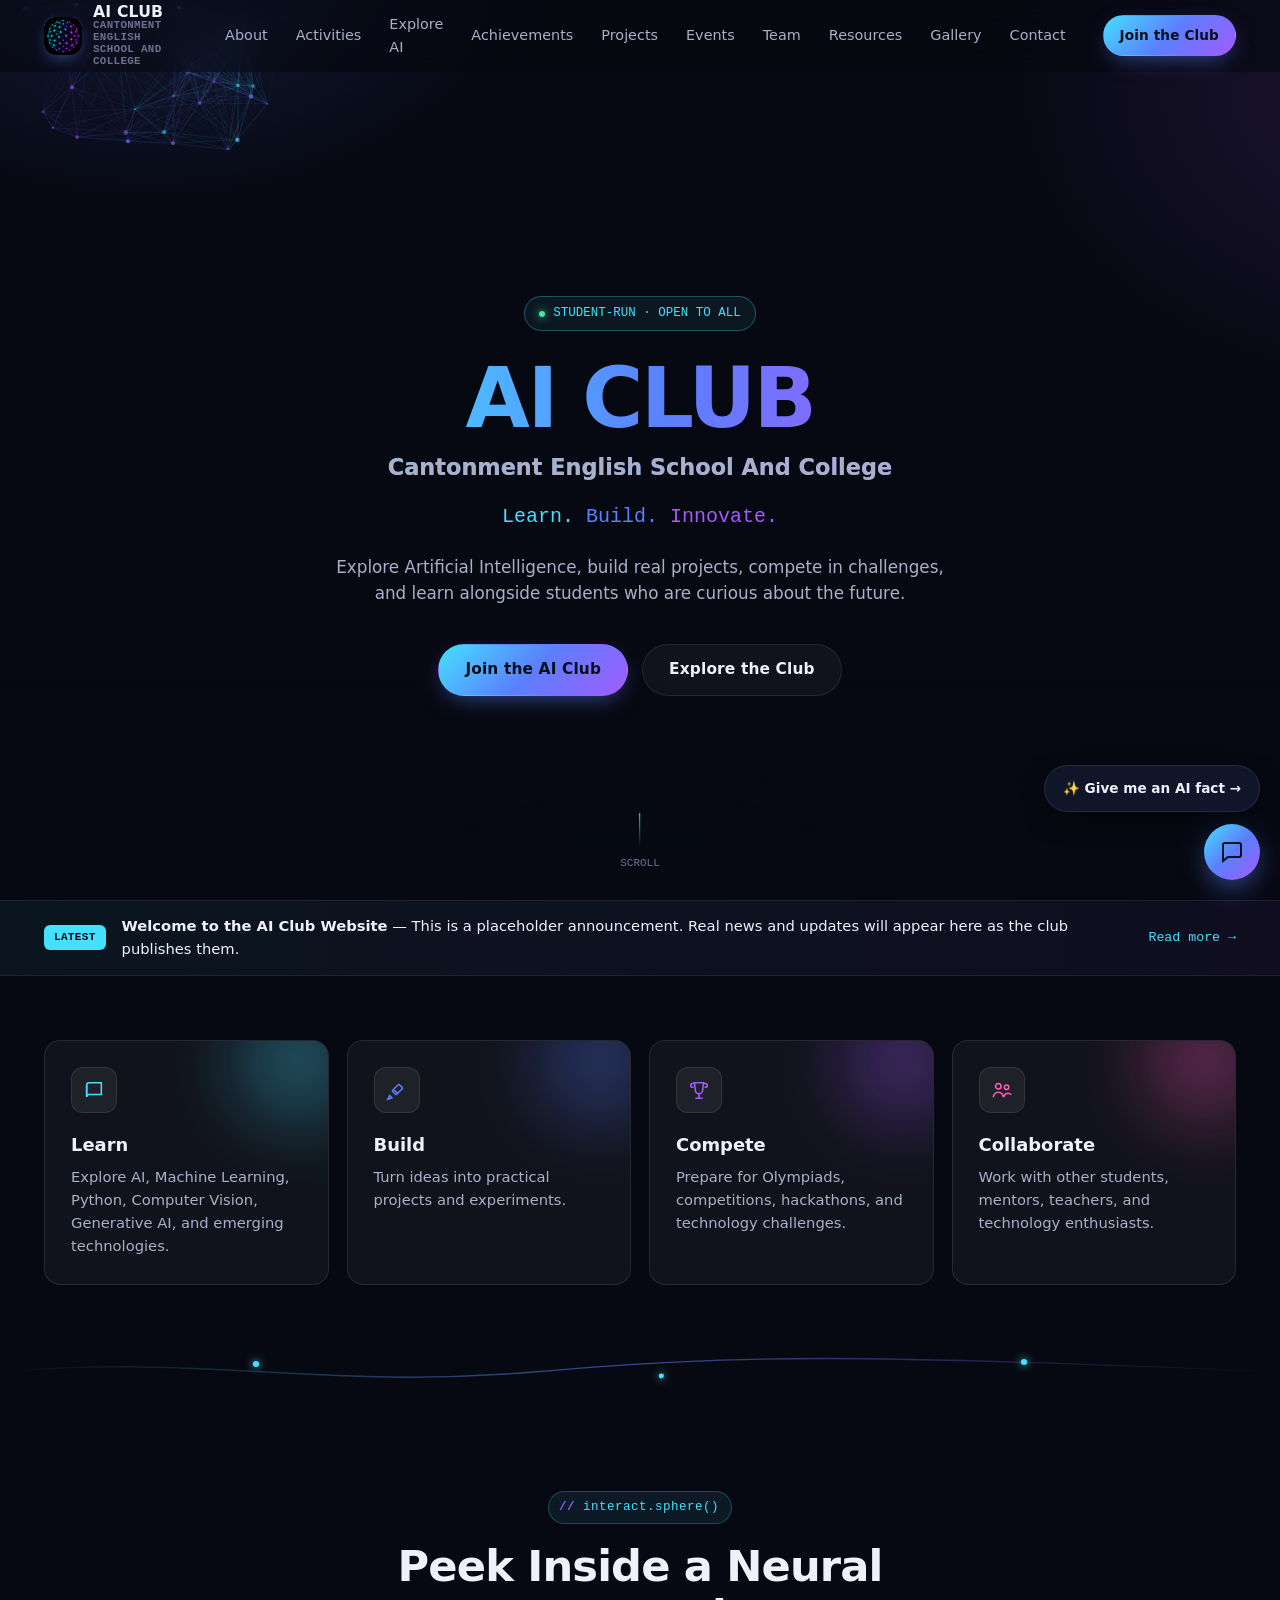
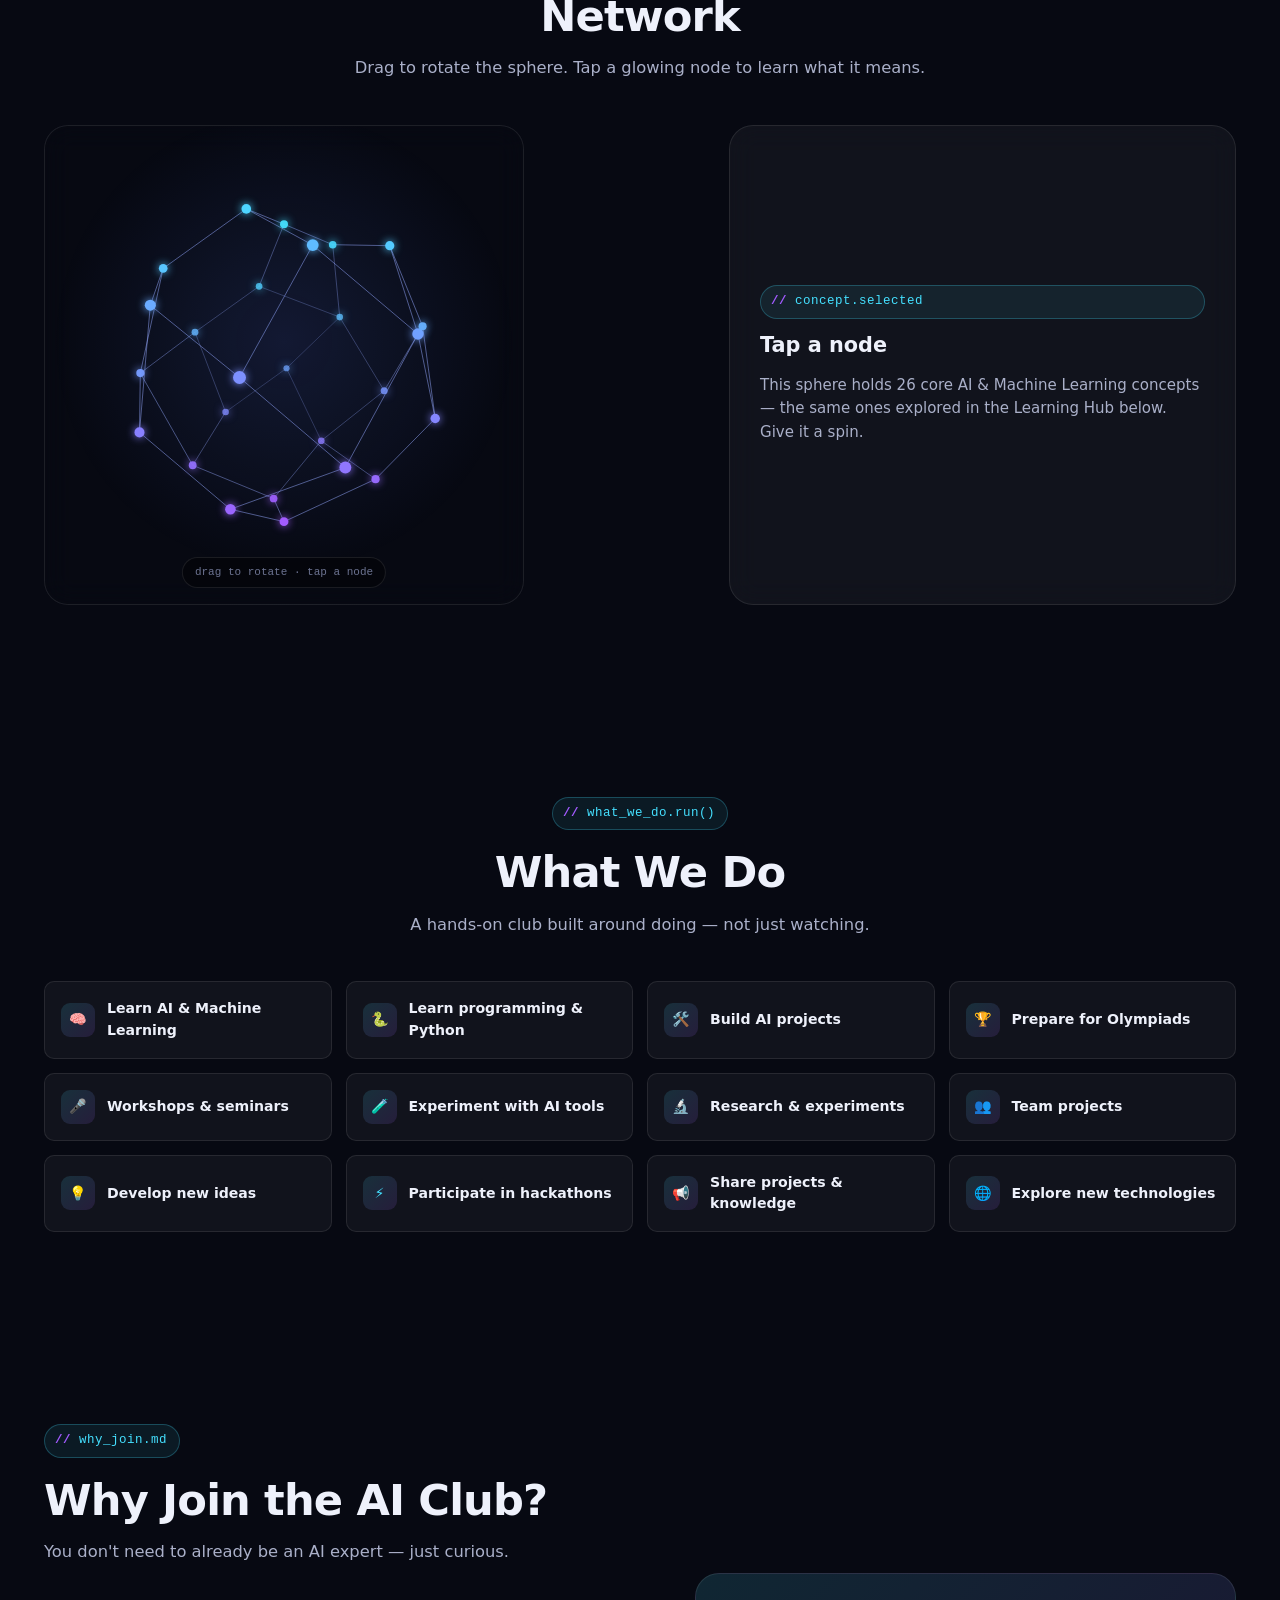
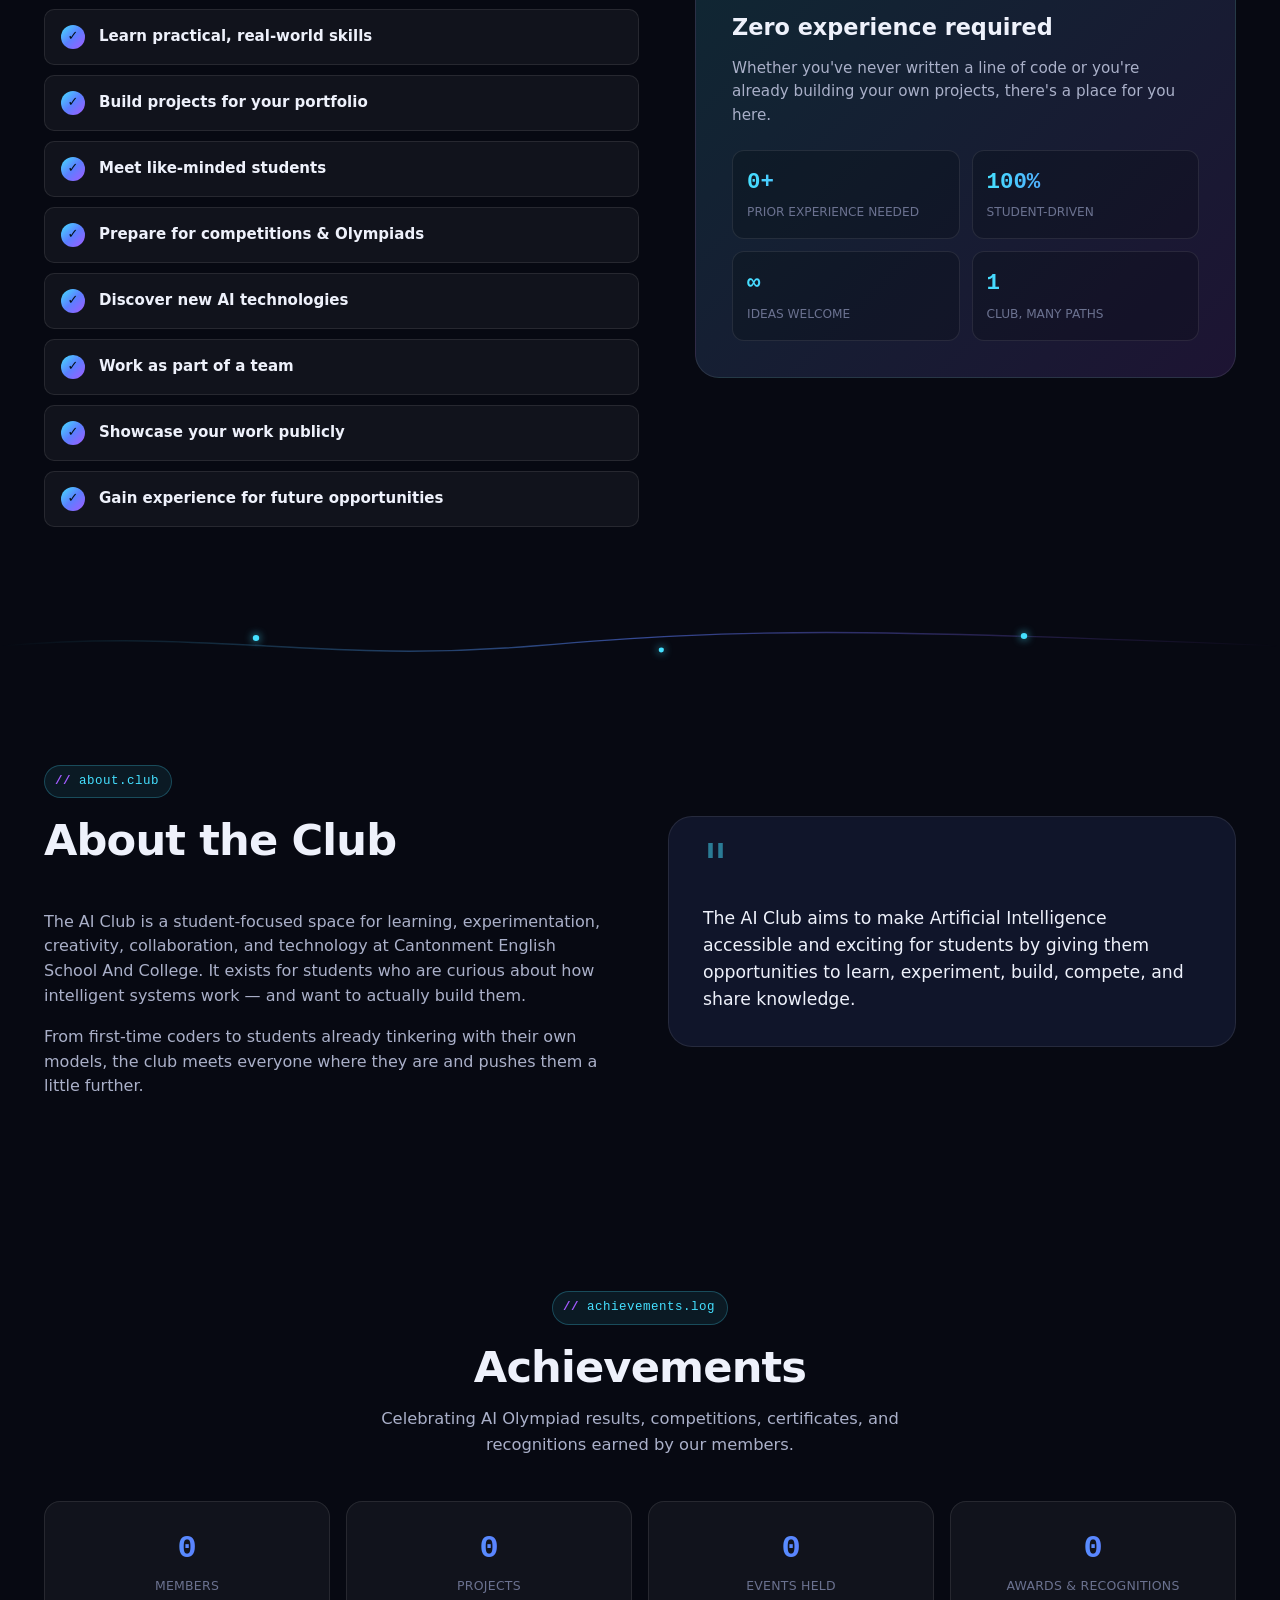
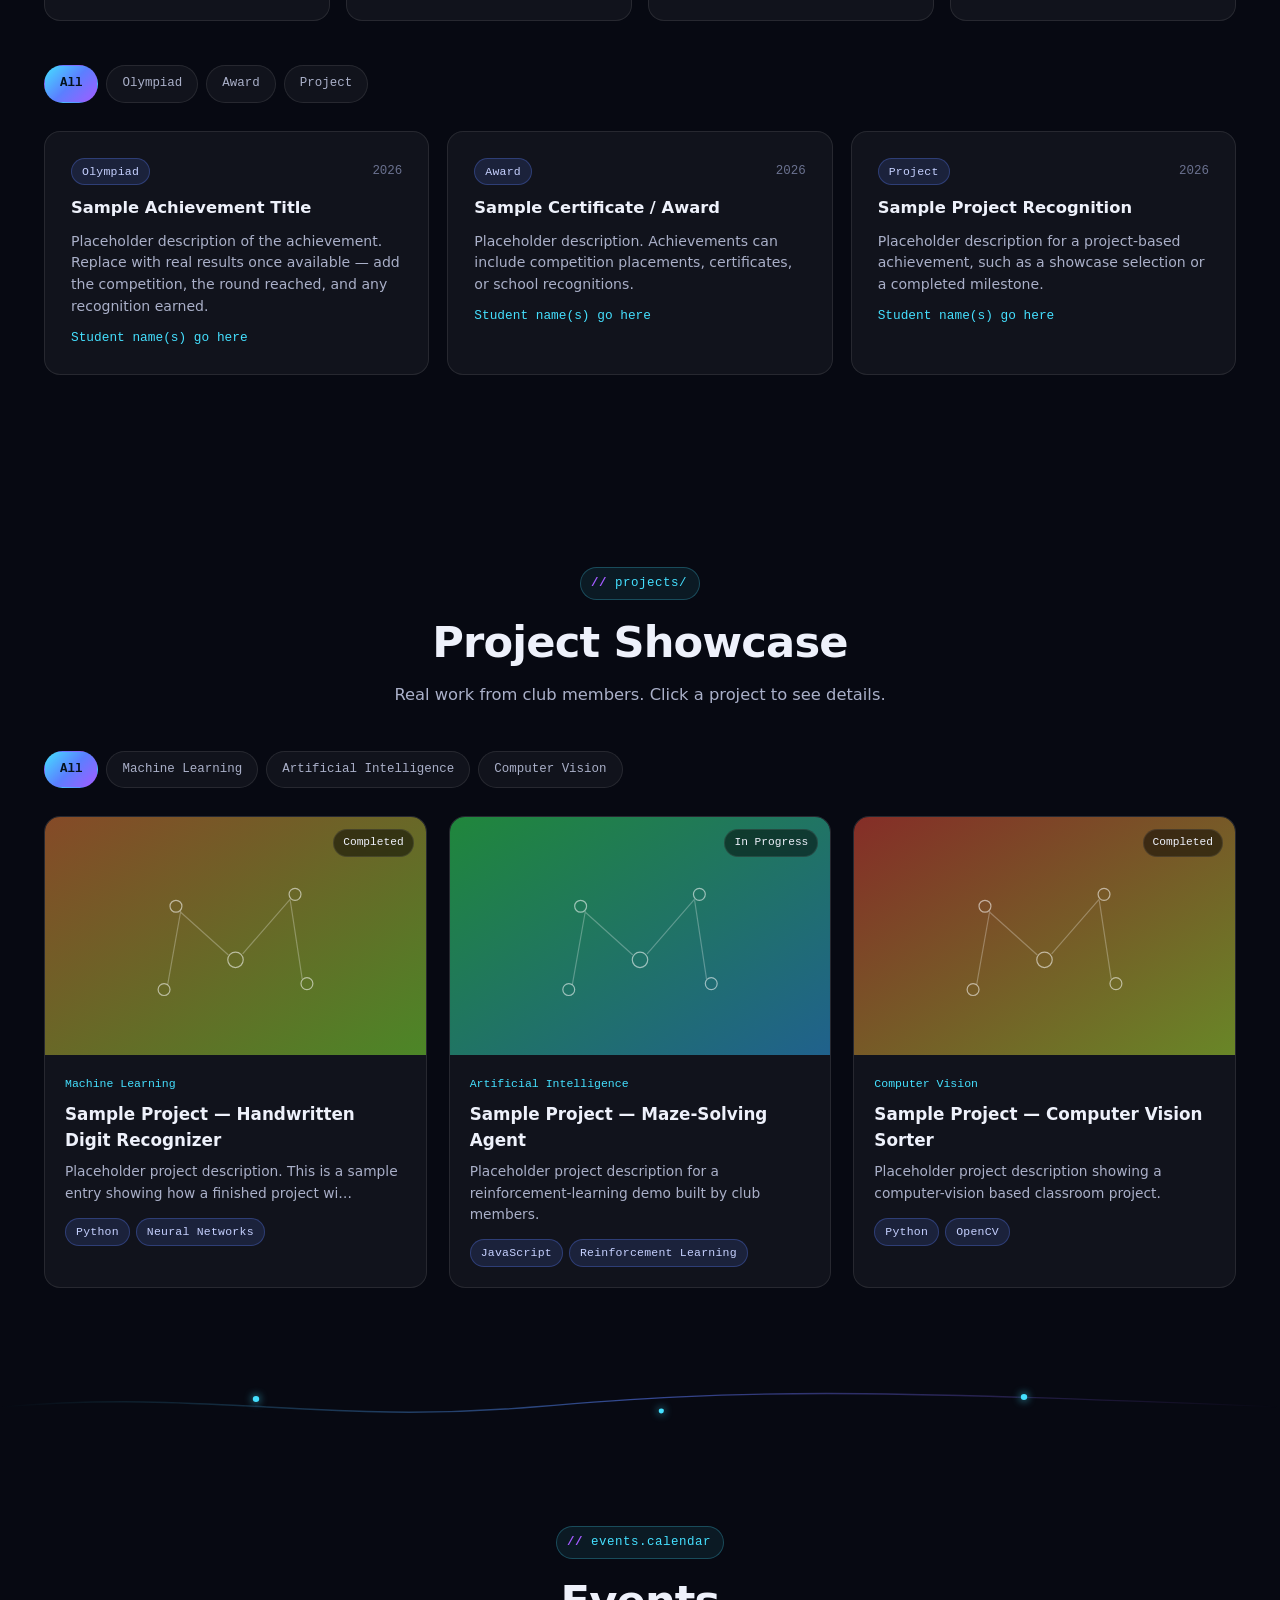
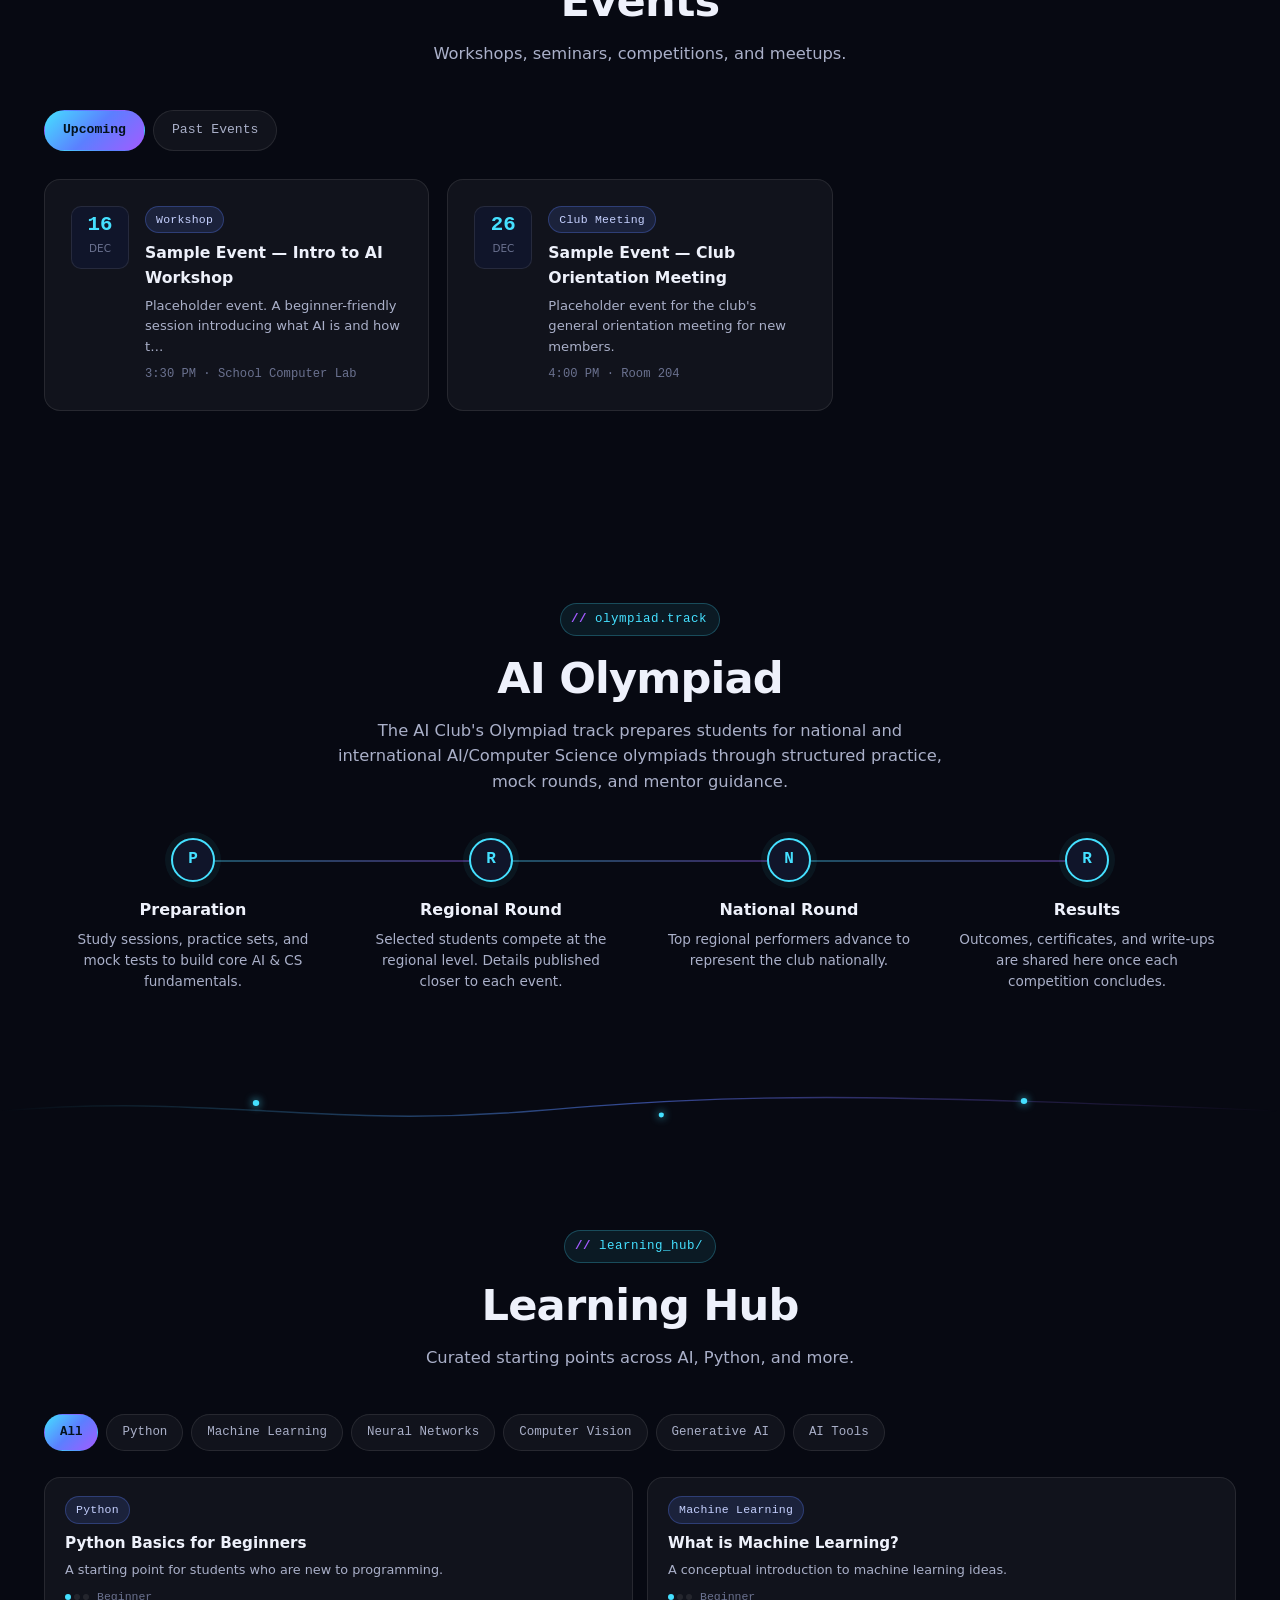
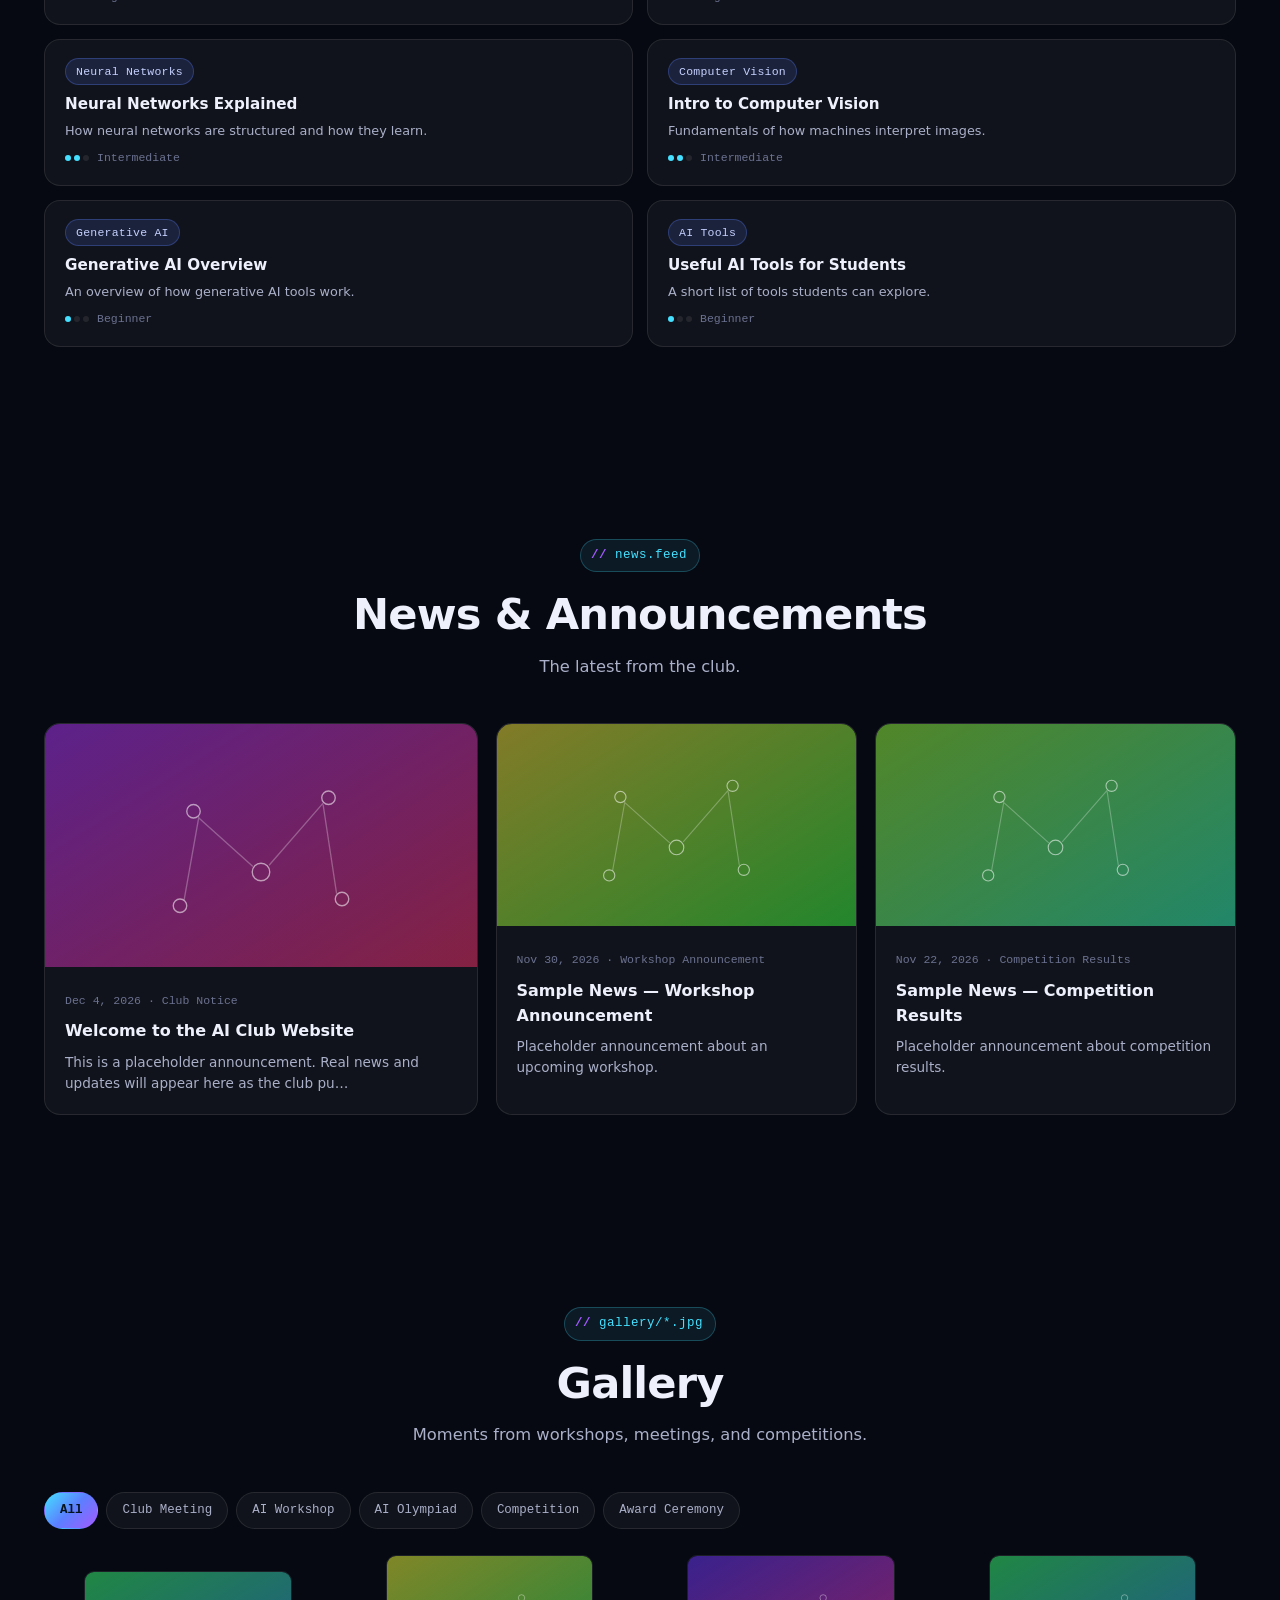
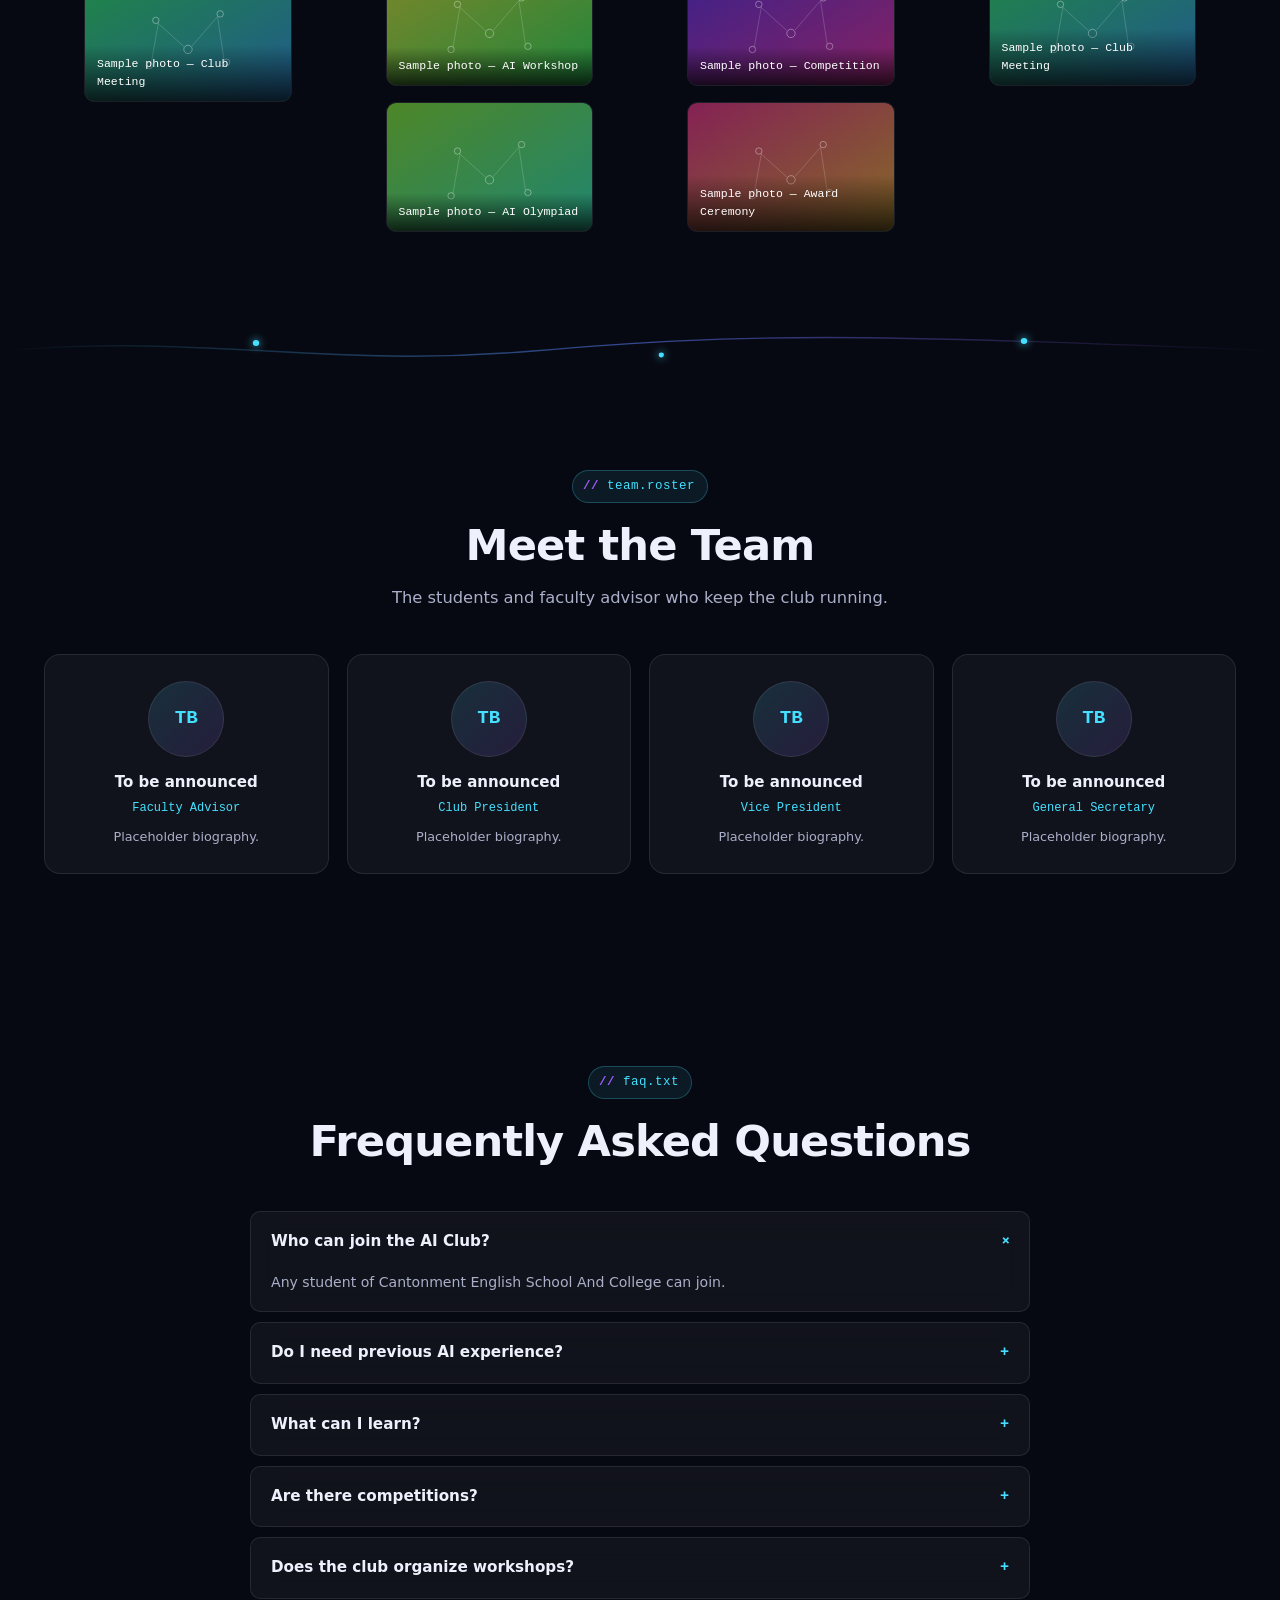
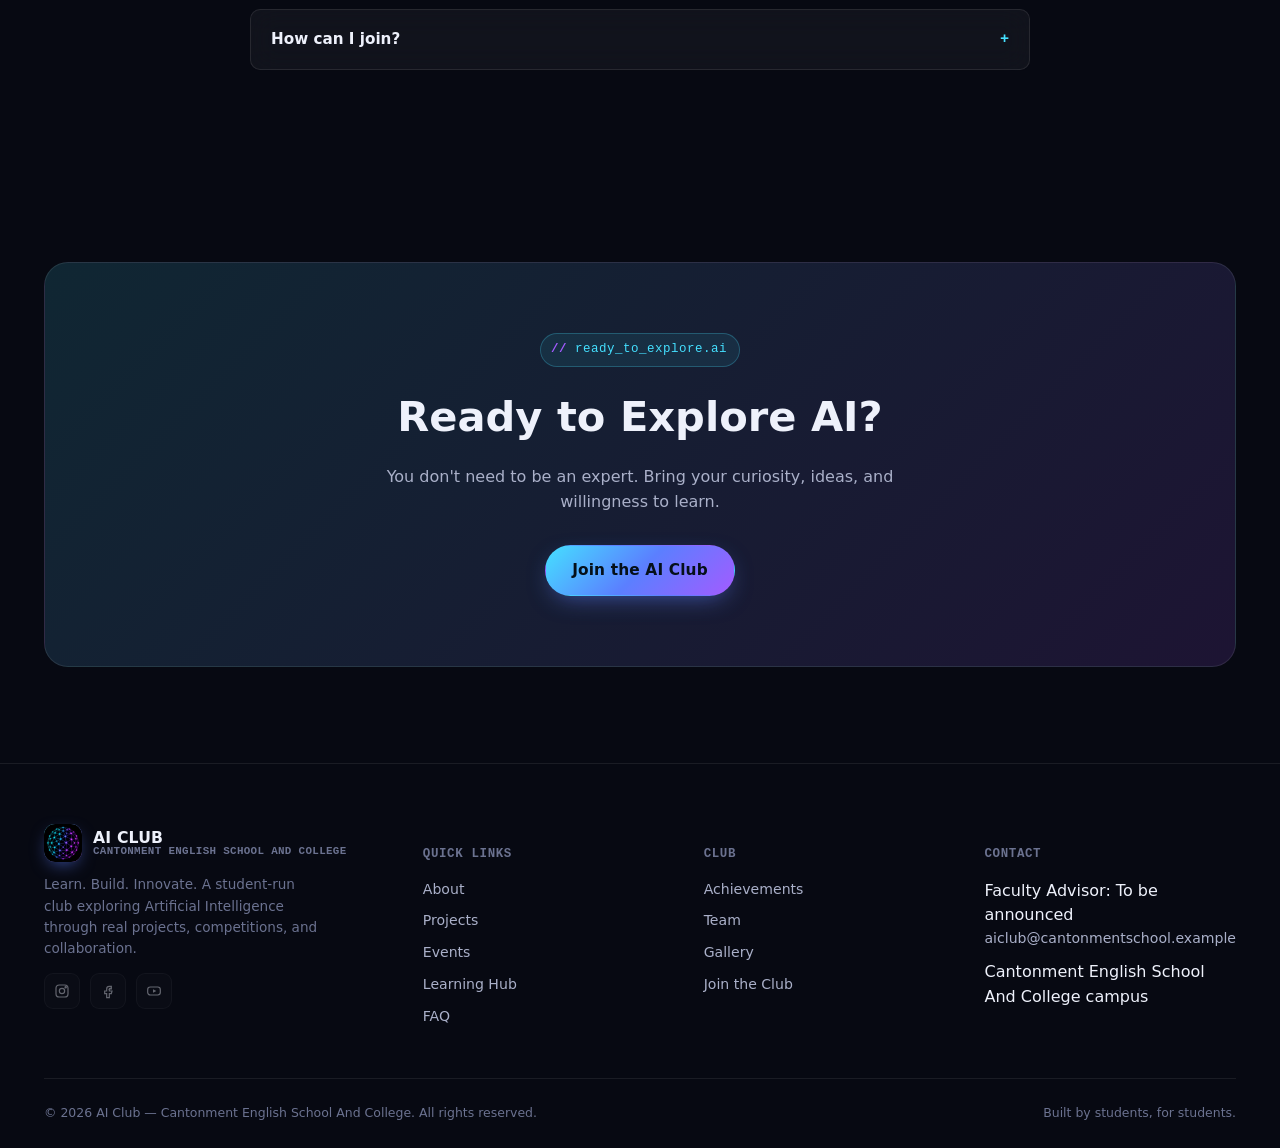
==== commit d705814c: "Update index.html" ====
--- a/index.html
+++ b/index.html
@@ -453,7 +453,7 @@
 </div>
 
 <script src="js/data.js"></script>
-
+<script src="js/particles.js"></script>
 <script src="js/main.js"></script>
 <script src="js/sphere.js"></script>
 <script src="js/cursor.js"></script>
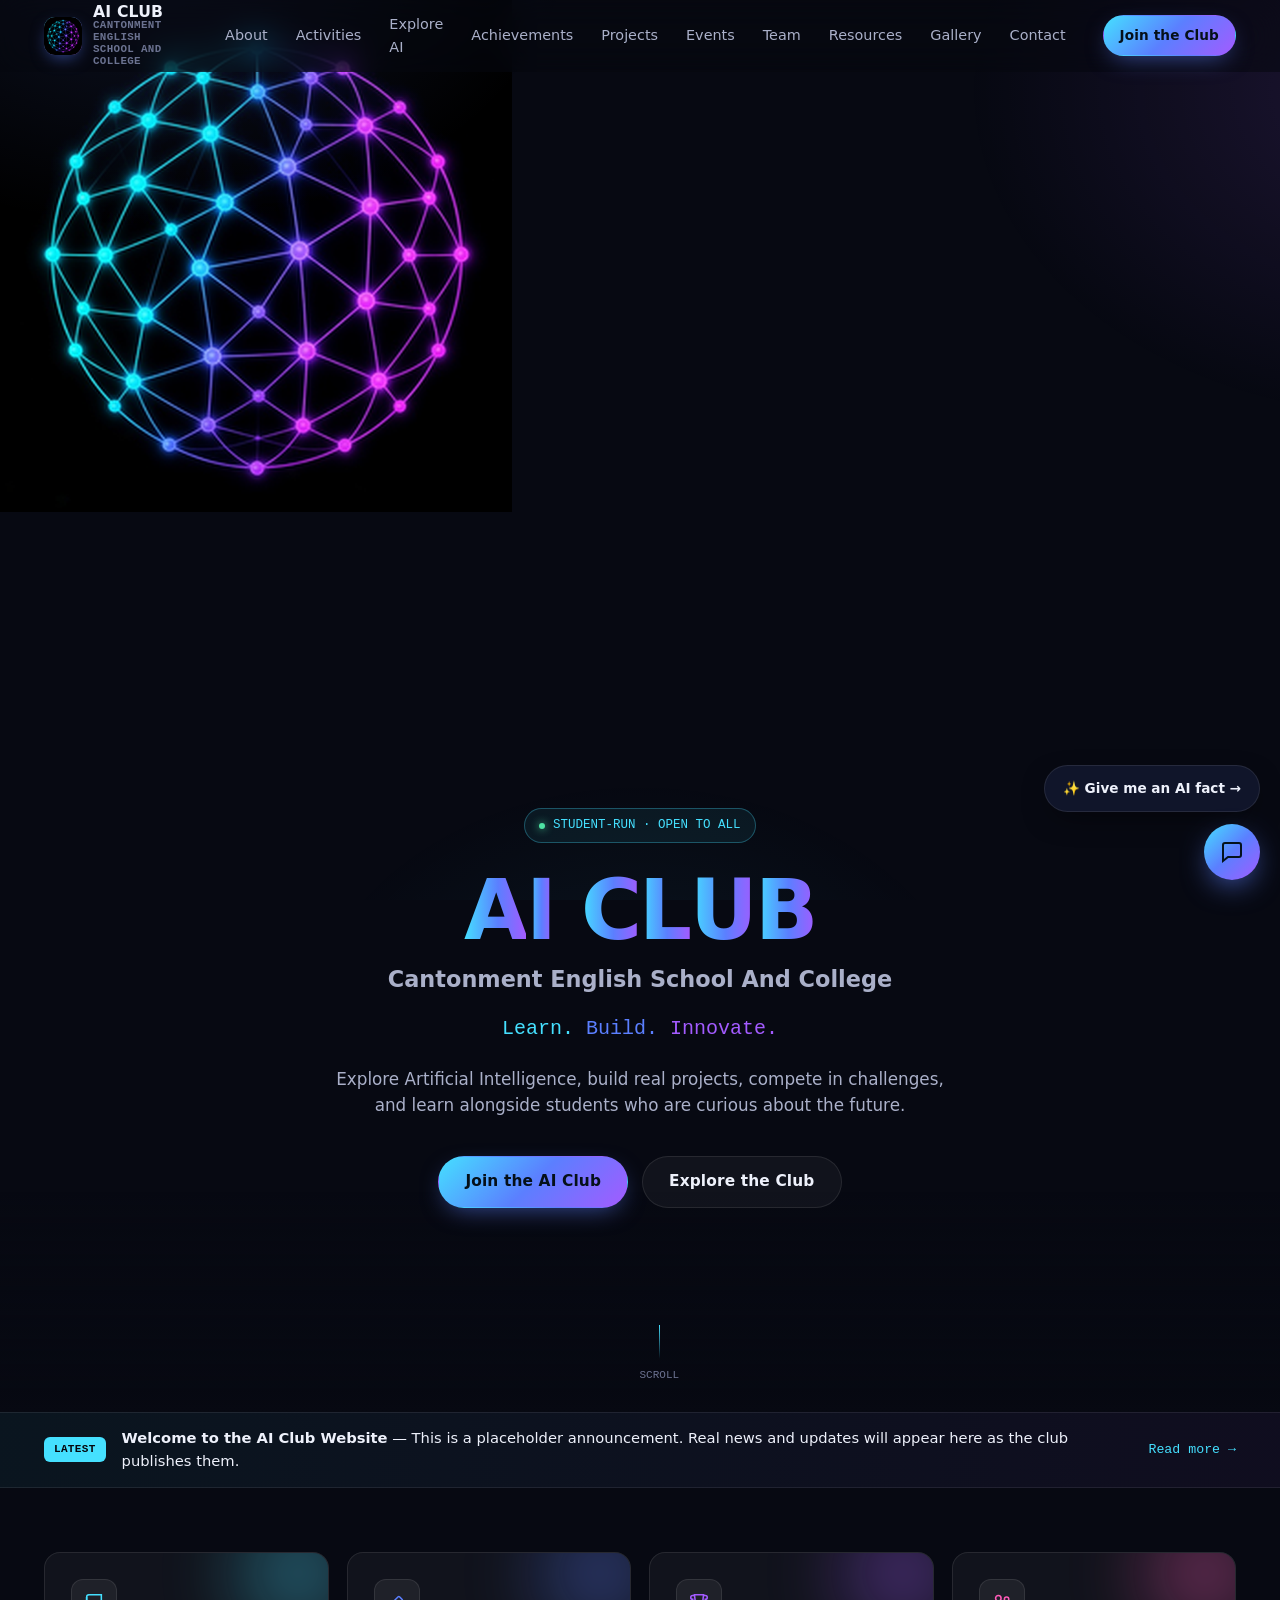
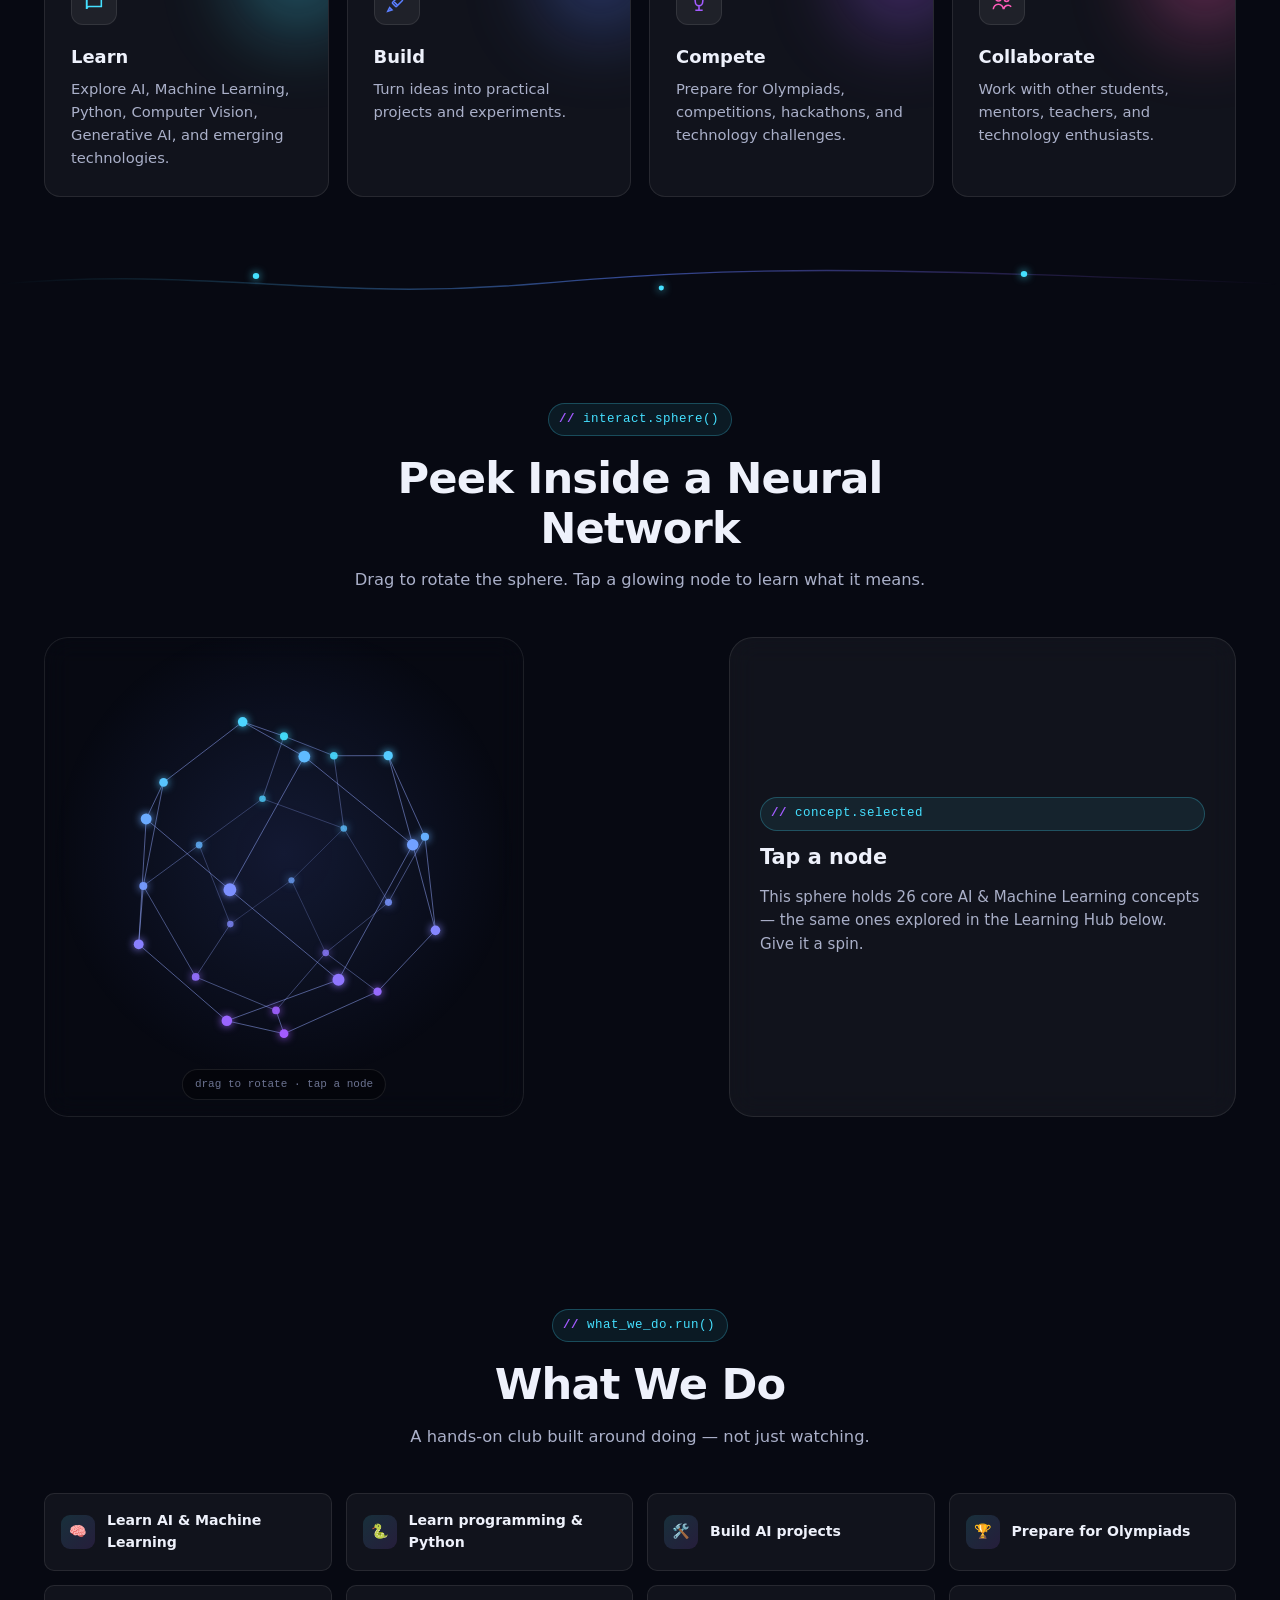
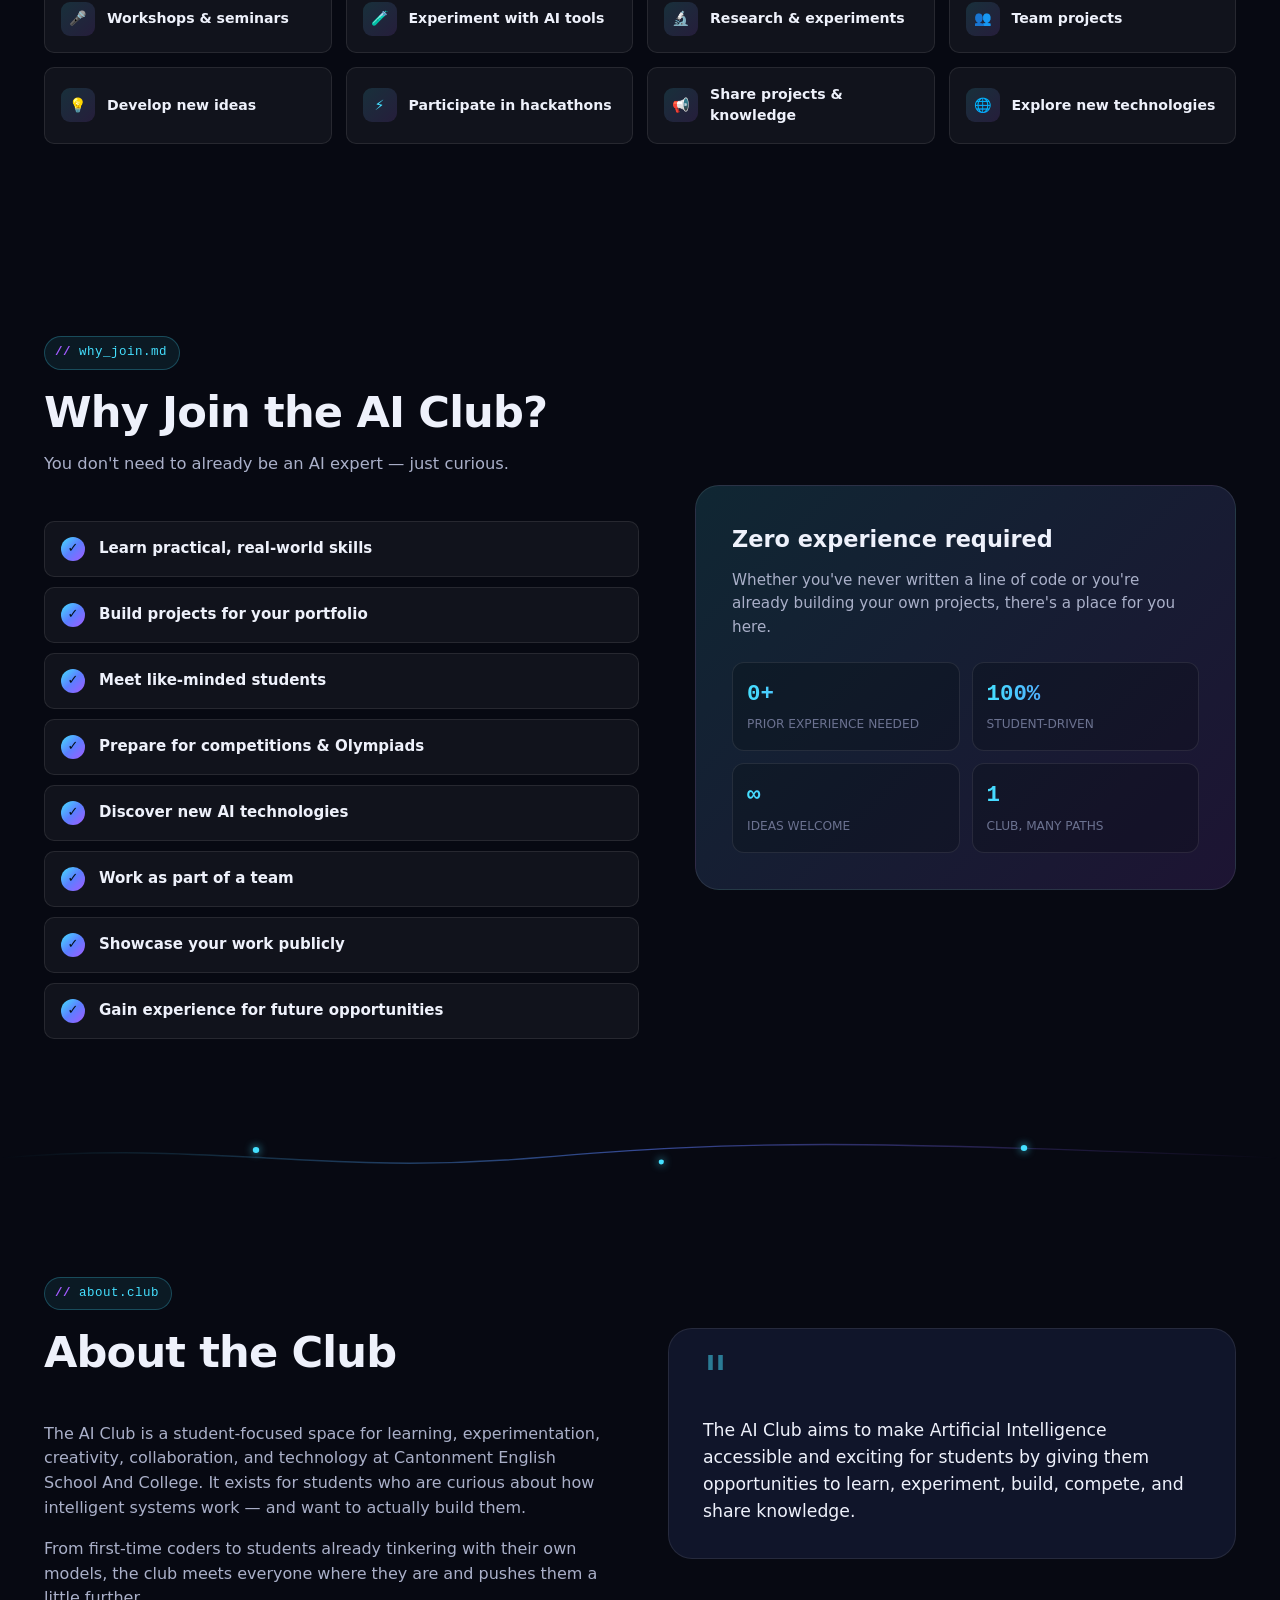
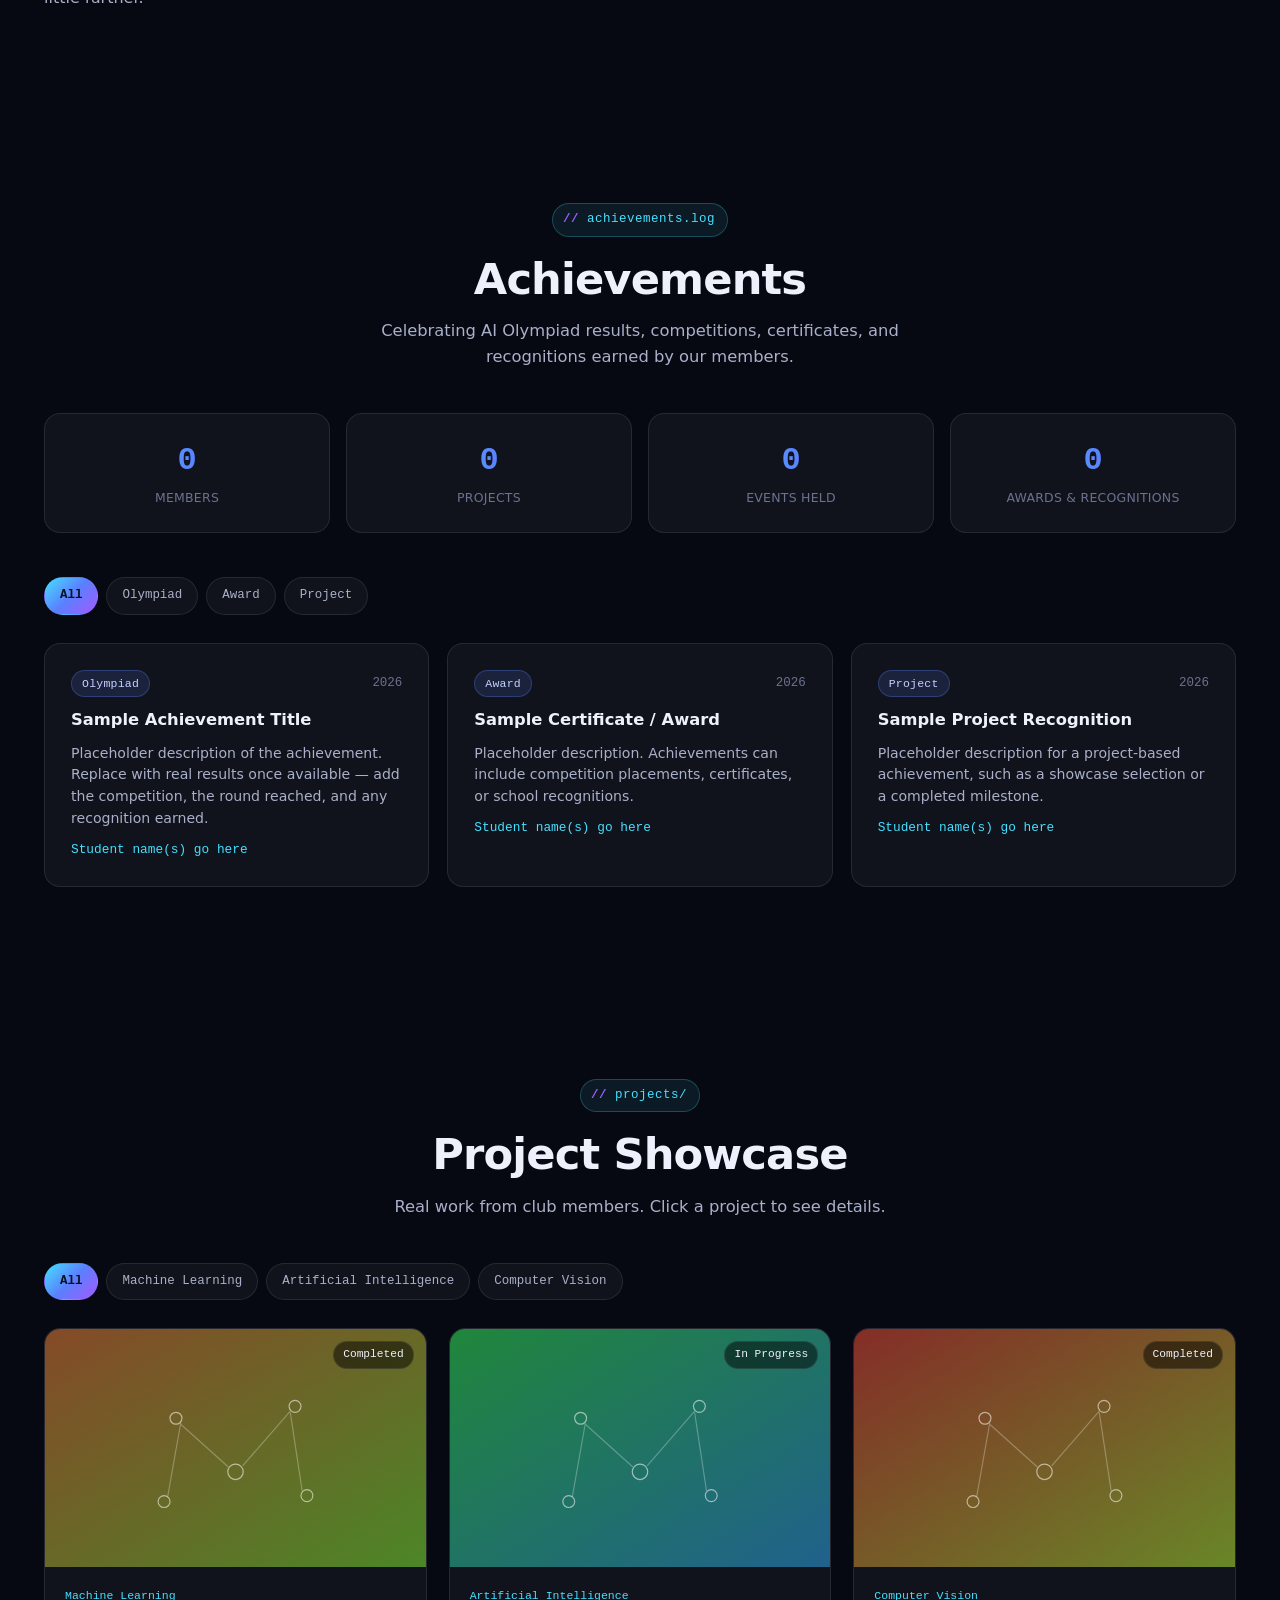
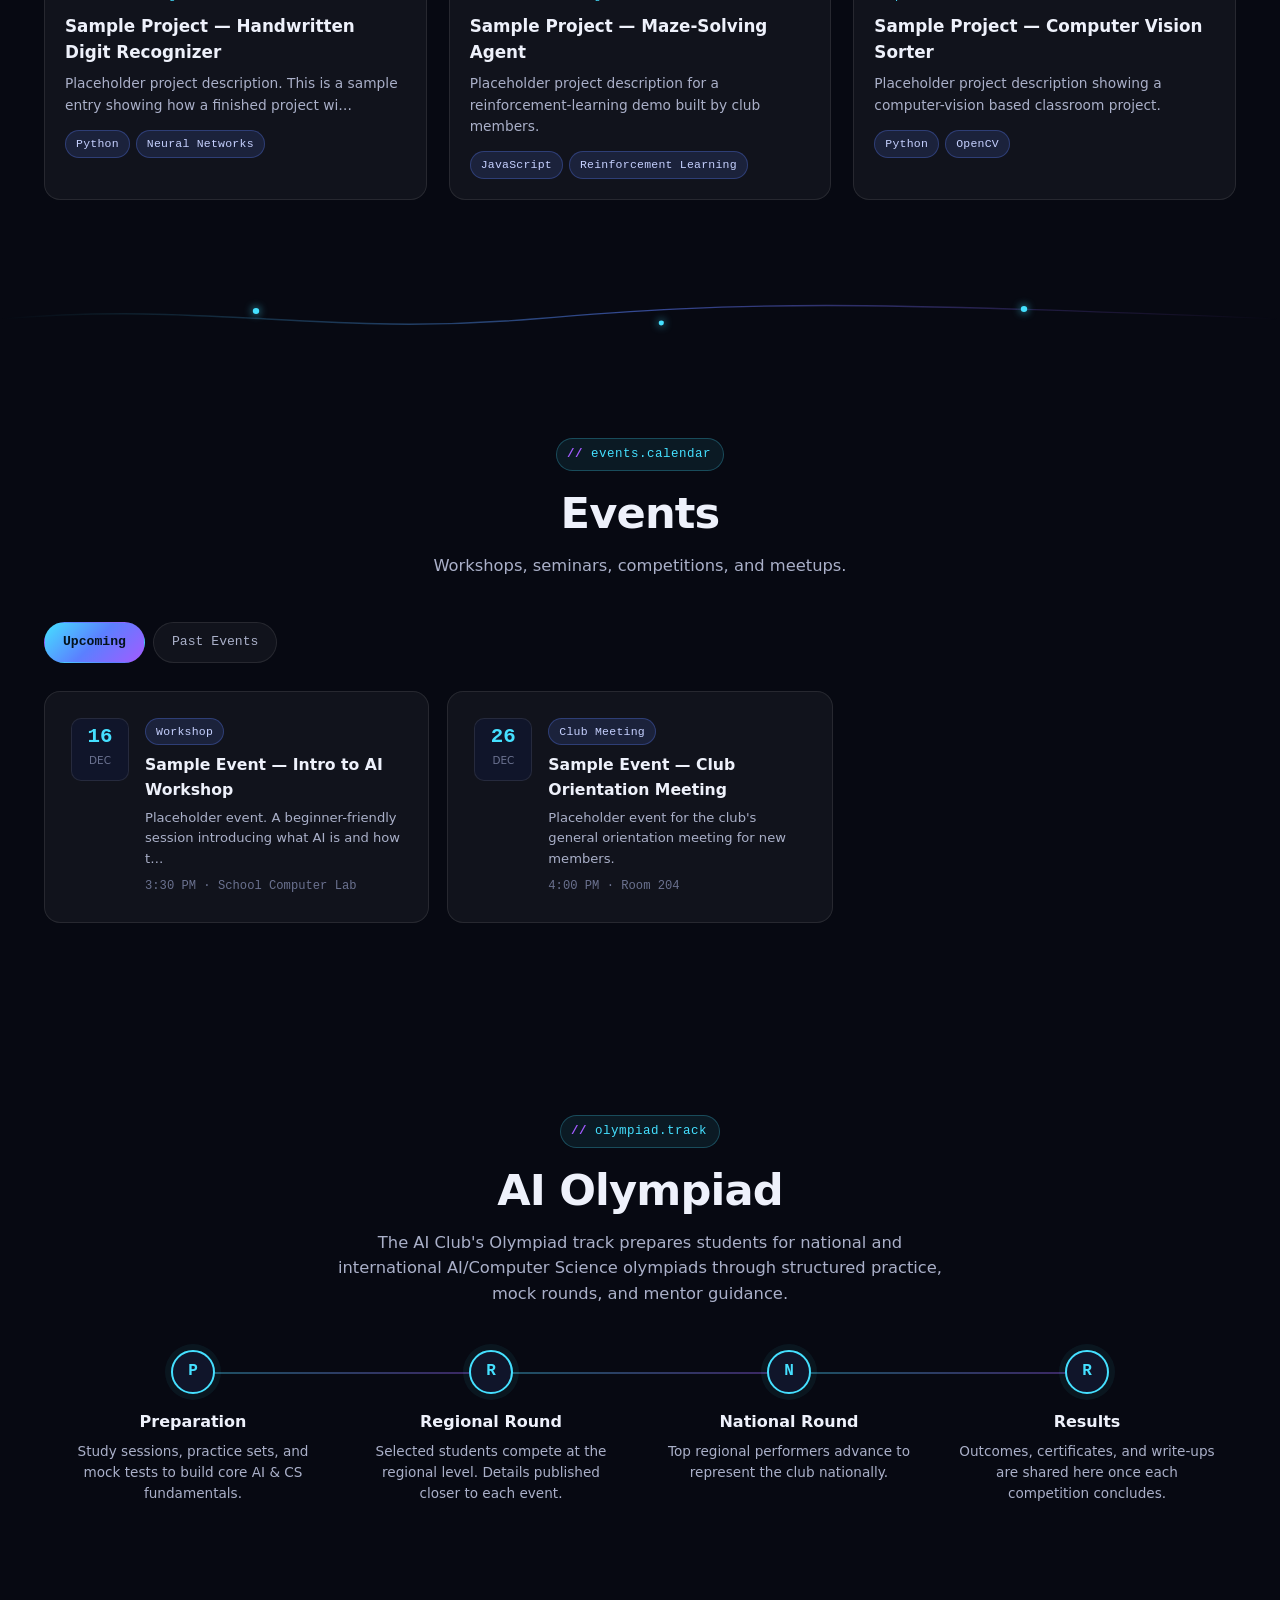
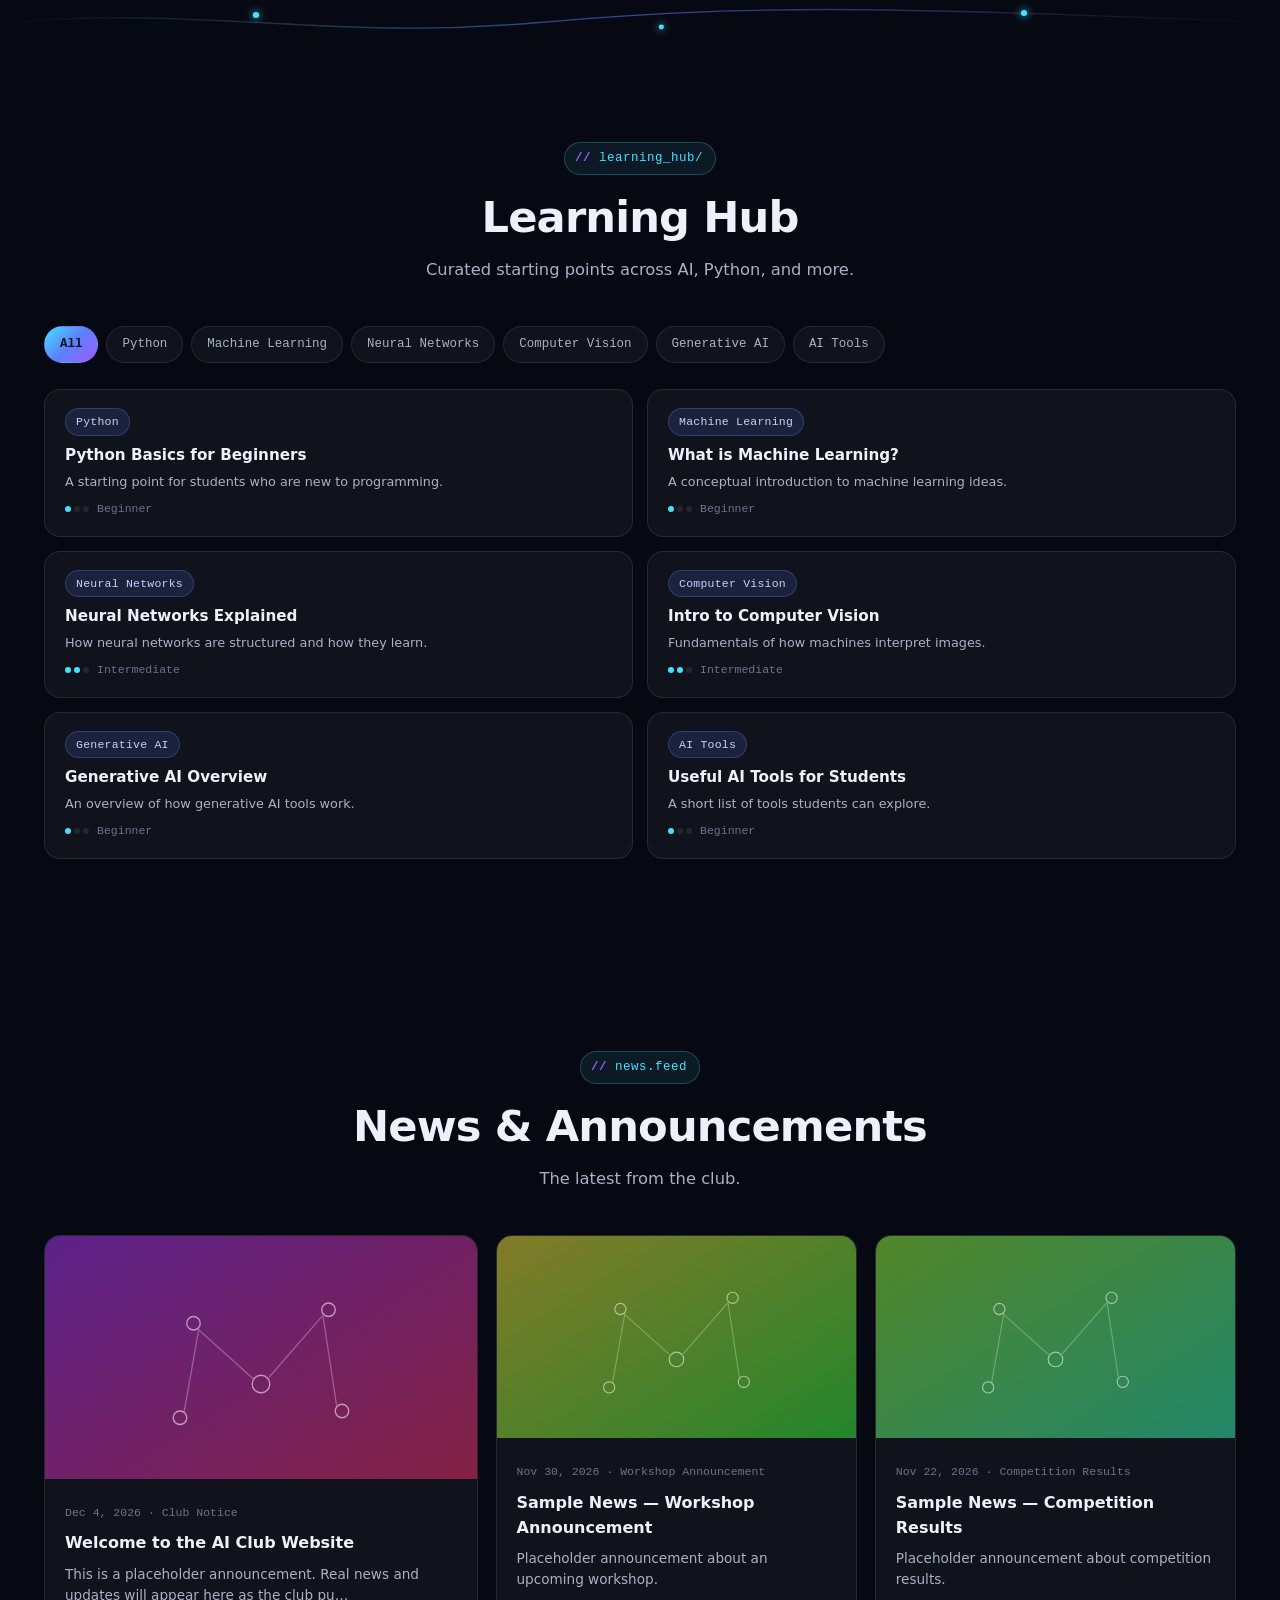
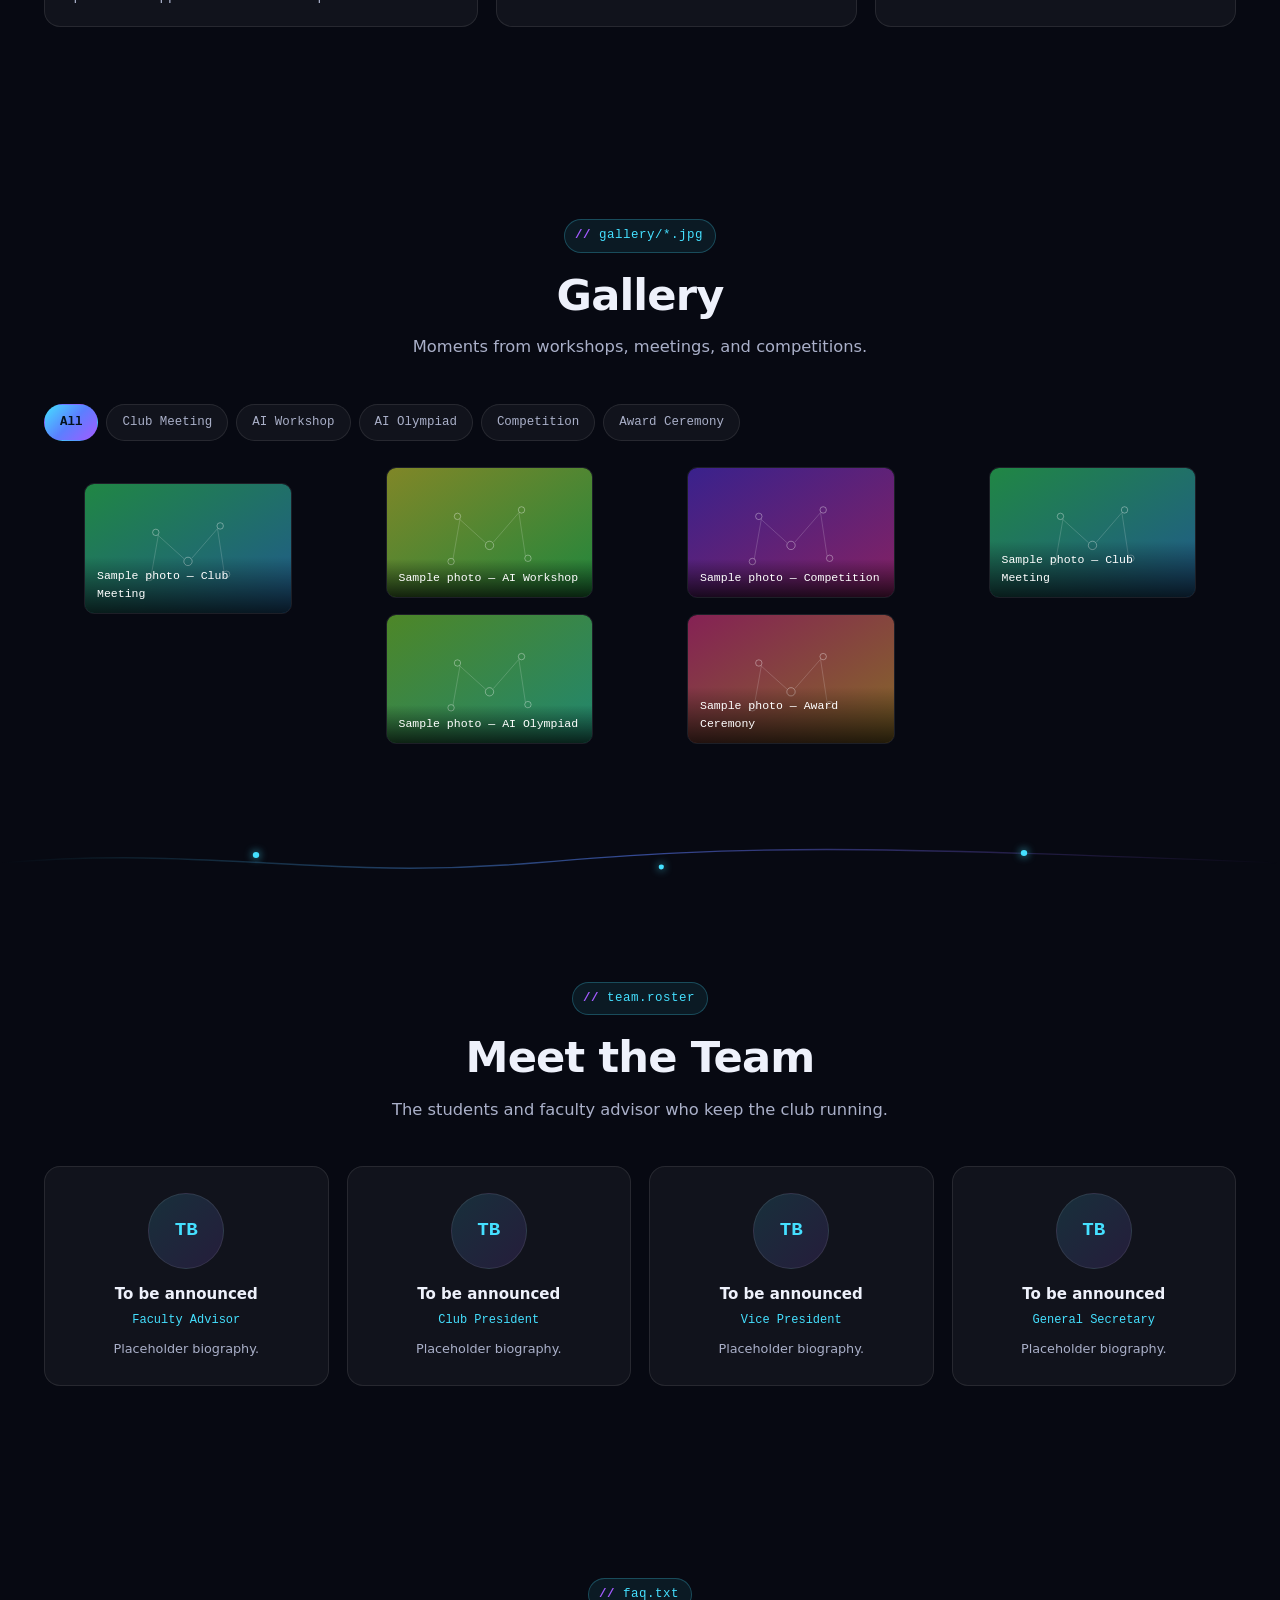
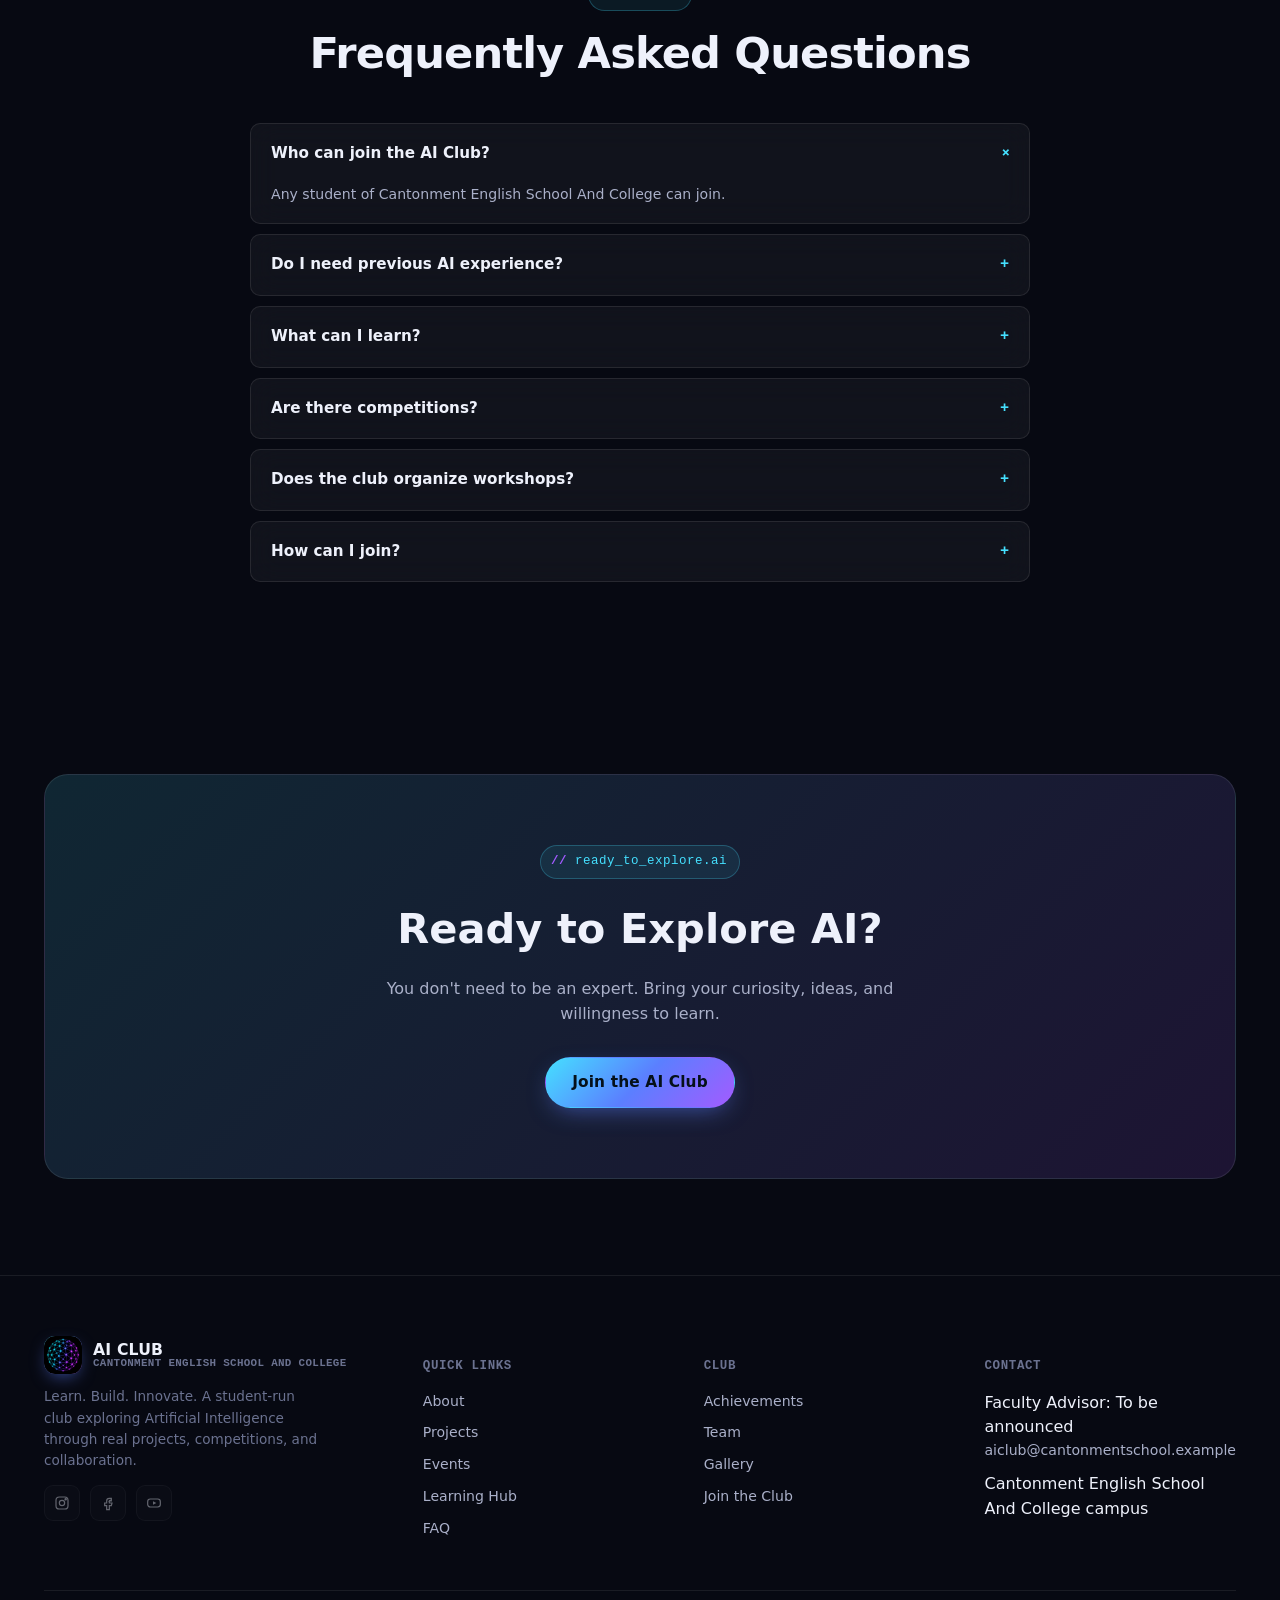
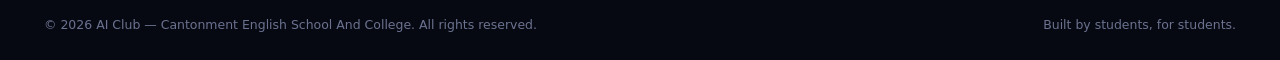
==== commit 4913123f: "Update index.html" ====
--- a/index.html
+++ b/index.html
@@ -9,6 +9,11 @@
 <link rel="stylesheet" href="css/style.css">
 </head>
 <body>
+<div id="site-intro" class="site-intro" aria-hidden="true">
+  <img src="assets/logo.png" alt="" class="site-intro-logo">
+</div>
+<noscript><style>.site-intro{ display:none; } .hero-title, .hero-title .letter, .hero-kicker, .hero-title small, .hero-tagline, .hero-desc, .hero-cta, .hero-scroll{ opacity:1 !important; transform:none !important; filter:none !important; }</style></noscript>
+
 <a href="#main" class="skip-link">Skip to content</a>
 
 <!-- ============================== NAV ============================== -->
--- a/css/style.css
+++ b/css/style.css
@@ -311,13 +311,76 @@
   padding: var(--nav-h) 0 0;
   overflow: hidden;
 }
-#hero-canvas{ position:absolute; inset:0; z-index:0; opacity:.85; }
+#hero-canvas{ display:none; }
 .hero-fade{
   position:absolute; left:0; right:0; bottom:0; height:220px;
   background: linear-gradient(to bottom, transparent, var(--bg));
   z-index:1; pointer-events:none;
 }
 .hero-inner{ position:relative; z-index:2; text-align:center; margin:0 auto; padding: 90px 0 70px; }
+
+/* Staggered entrance reveal for the hero content on load.
+   Driven by a JS-added class (.hero-anim on <body>) rather than firing
+   purely on paint, so it's guaranteed to run once the page is actually
+   ready to be seen — see the script at the bottom of main.js.
+   The title's letters ("AI CLUB") are split into spans by JS and cascade
+   in individually; everything else follows once that cascade finishes. */
+
+.hero-title{ opacity:0; }
+body.hero-anim .hero-title{ opacity:1; } /* letters below carry the visible motion */
+
+.hero-title .letter{
+  display:inline-block;
+  opacity:0;
+  transform: translateY(46px) scale(.82) rotate(-4deg);
+  filter: blur(7px);
+  background: var(--grad-text);
+  -webkit-background-clip: text;
+  background-clip: text;
+  color: transparent;
+}
+body.hero-anim .hero-title .letter{
+  animation: letterIn .68s cubic-bezier(.16,1,.3,1) forwards;
+}
+@keyframes letterIn{
+  to{ opacity:1; transform: translateY(0) scale(1) rotate(0); filter: blur(0); }
+}
+
+.hero-kicker, .hero-title small, .hero-tagline, .hero-desc, .hero-cta, .hero-scroll{
+  opacity: 0;
+  transform: translateY(28px) scale(.97);
+  filter: blur(4px);
+}
+body.hero-anim .hero-kicker,
+body.hero-anim .hero-title small,
+body.hero-anim .hero-tagline,
+body.hero-anim .hero-desc,
+body.hero-anim .hero-cta,
+body.hero-anim .hero-scroll{
+  animation: heroReveal .9s cubic-bezier(.16,1,.3,1) forwards;
+}
+@keyframes heroReveal{
+  to{ opacity:1; transform: translateY(0) scale(1); filter: blur(0); }
+}
+body.hero-anim .hero-kicker{ animation-delay: .05s; }
+/* Title letters run roughly .18s → .55s depending on letter count (set by JS);
+   everything below starts once that cascade is finishing. */
+body.hero-anim .hero-title small{ animation-delay: .58s; }
+body.hero-anim .hero-tagline{ animation-delay: .7s; }
+body.hero-anim .hero-desc{ animation-delay: .82s; }
+body.hero-anim .hero-cta{ animation-delay: .94s; }
+body.hero-anim .hero-scroll{ animation-delay: 1.1s; }
+
+/* If the animation class never lands (JS error, reduced motion, very old
+   browser), the hero must still be fully visible — never stay hidden. */
+@media (prefers-reduced-motion: reduce){
+  .hero-title, .hero-title .letter,
+  .hero-kicker, .hero-title small, .hero-tagline, .hero-desc, .hero-cta, .hero-scroll{
+    opacity:1; transform:none; filter:none; animation:none;
+  }
+}
+
+
 .hero-kicker{
   display:inline-flex; align-items:center; gap:8px;
   font-family: var(--font-mono); font-size:12.5px; color:var(--cyan);
@@ -353,6 +416,7 @@
   color: var(--text-2); font-size: 1.05rem;
 }
 .hero-cta{ display:flex; gap:14px; justify-content:center; margin-top:38px; flex-wrap:wrap; }
+
 
 .hero-scroll{
   position:absolute; left:50%; bottom:28px; transform: translateX(-50%);
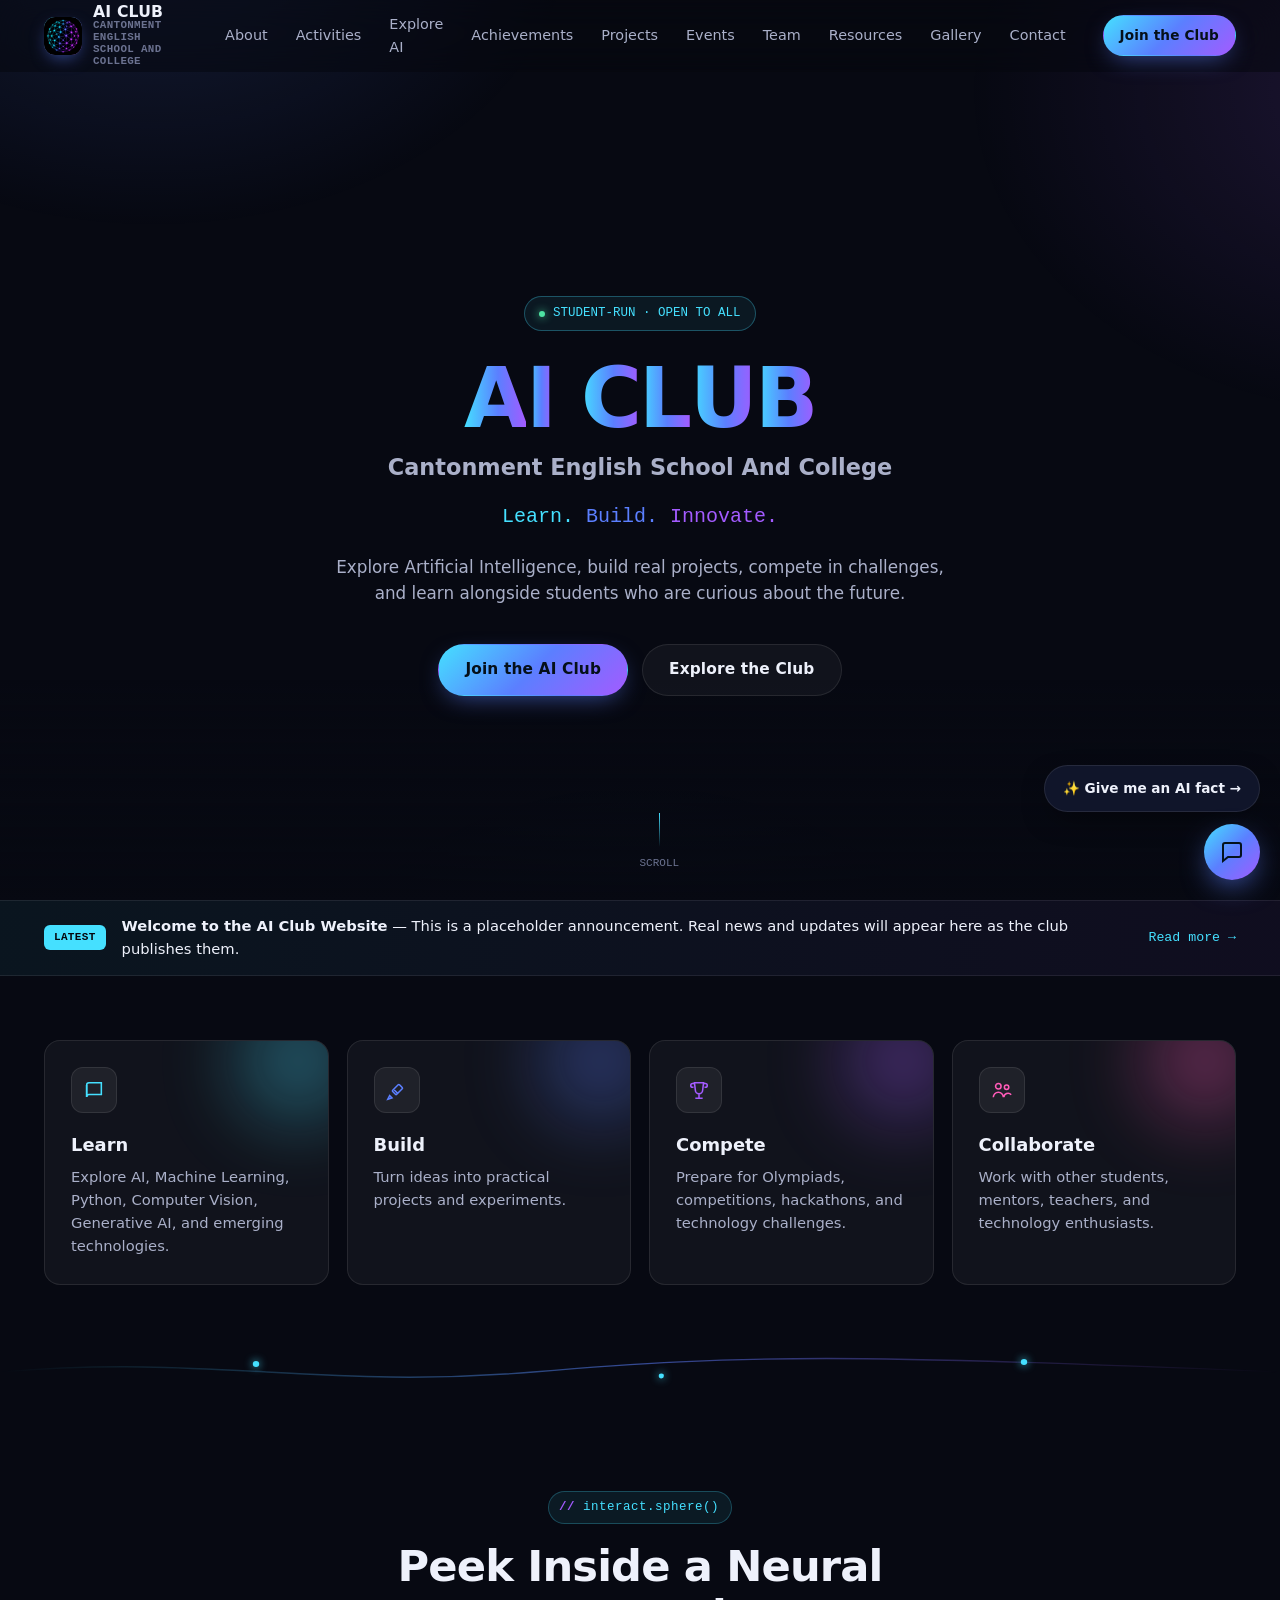
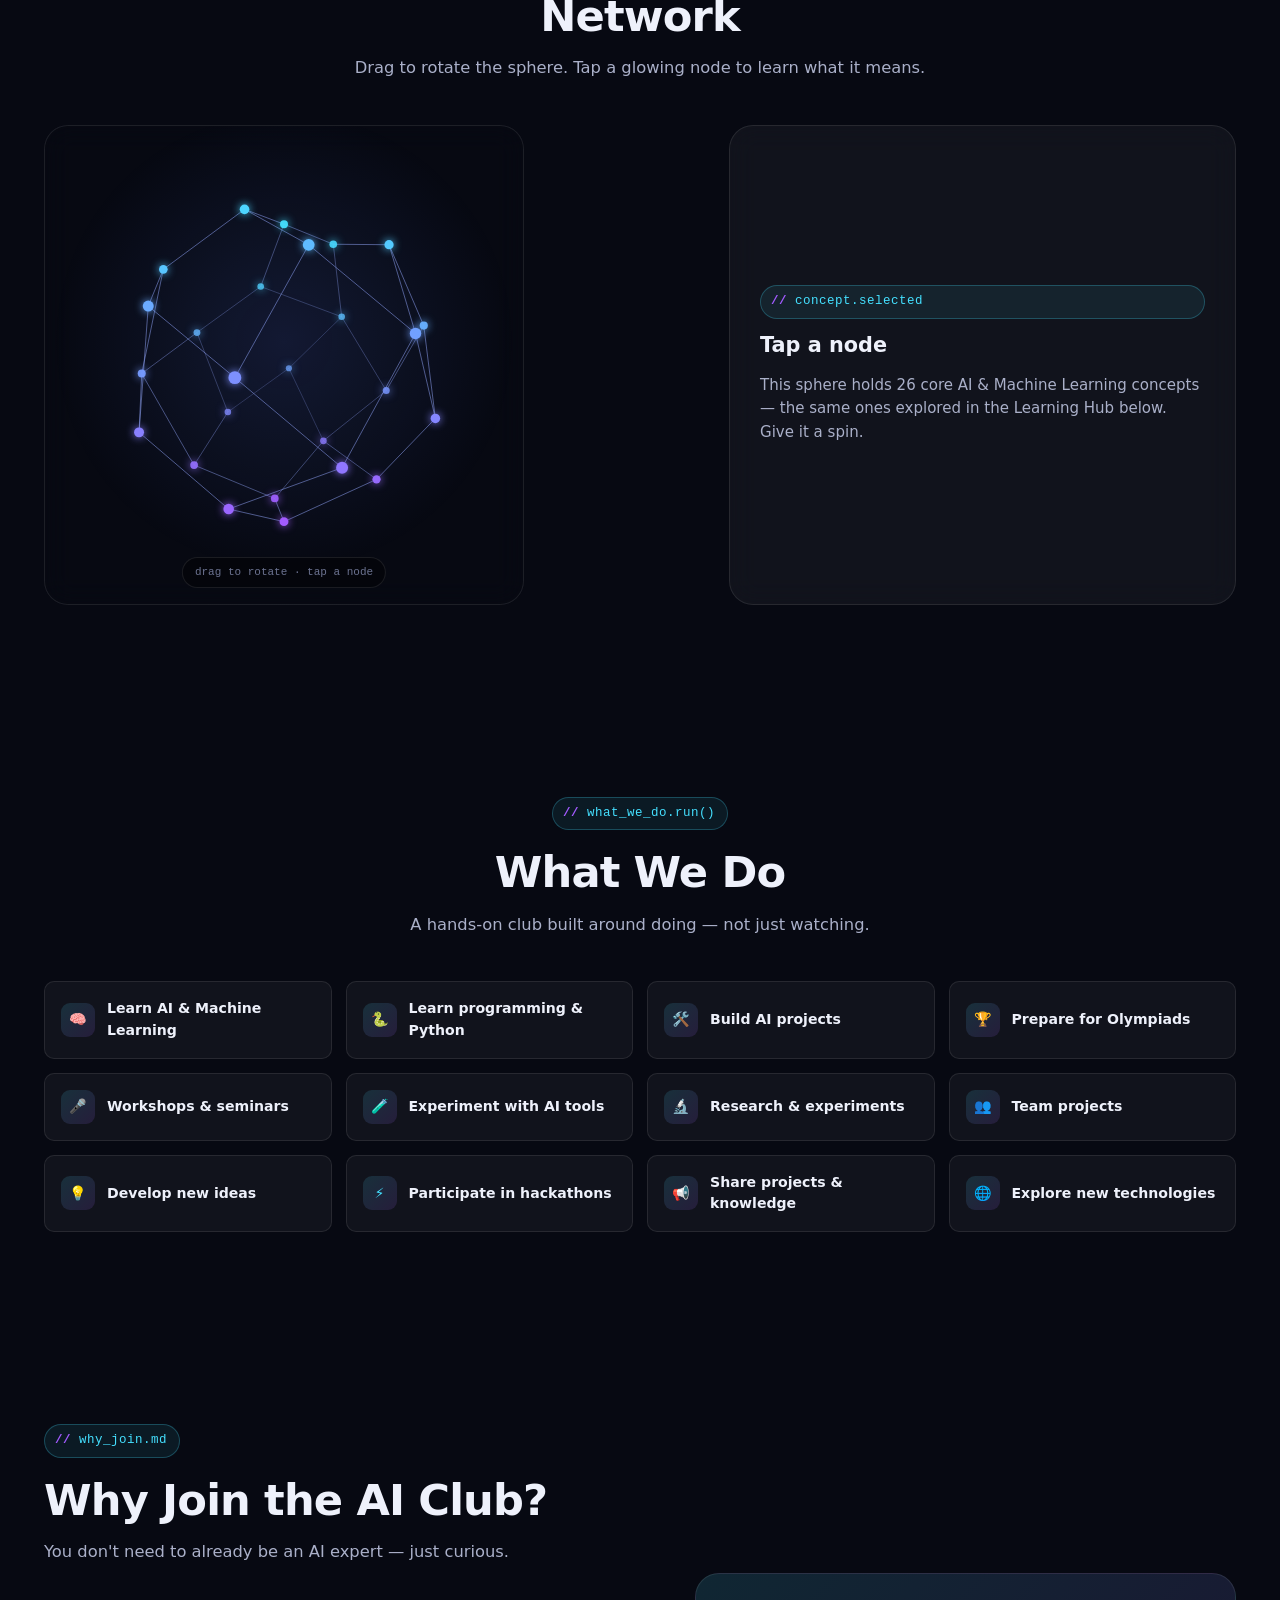
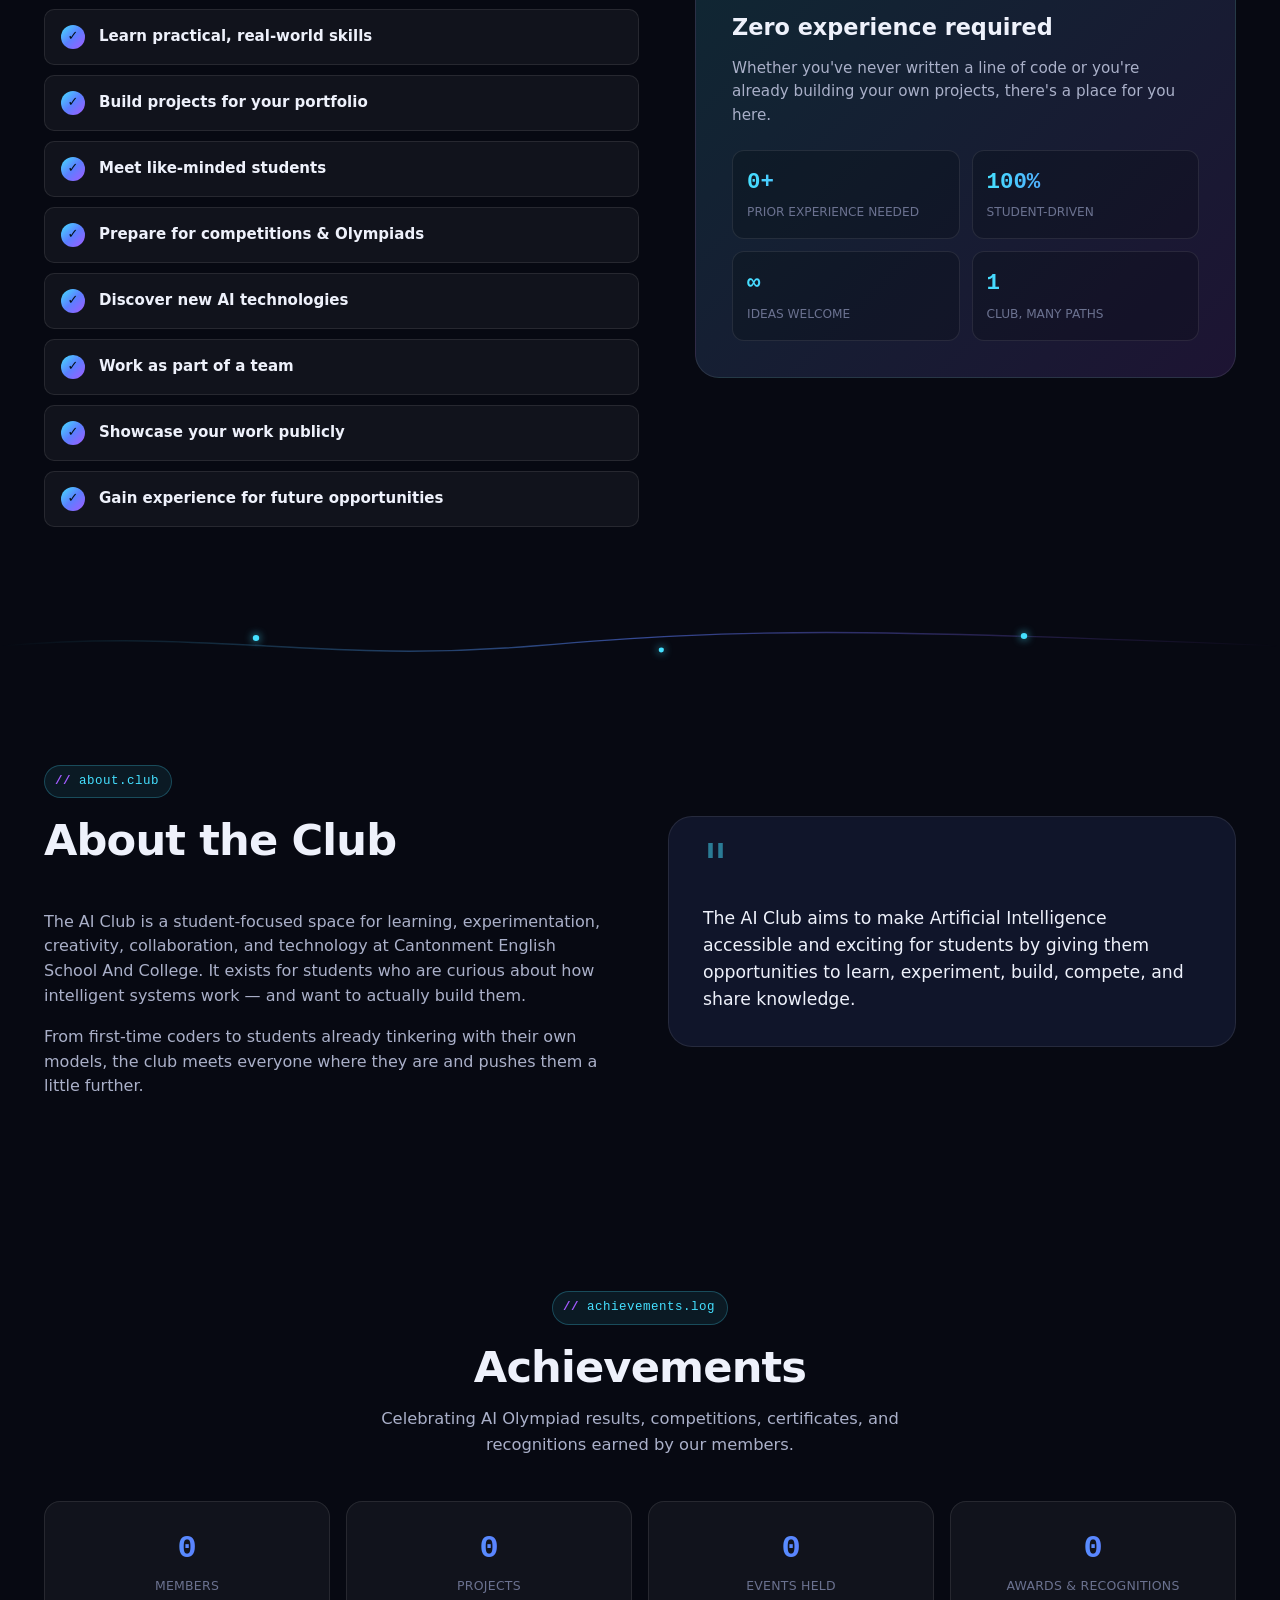
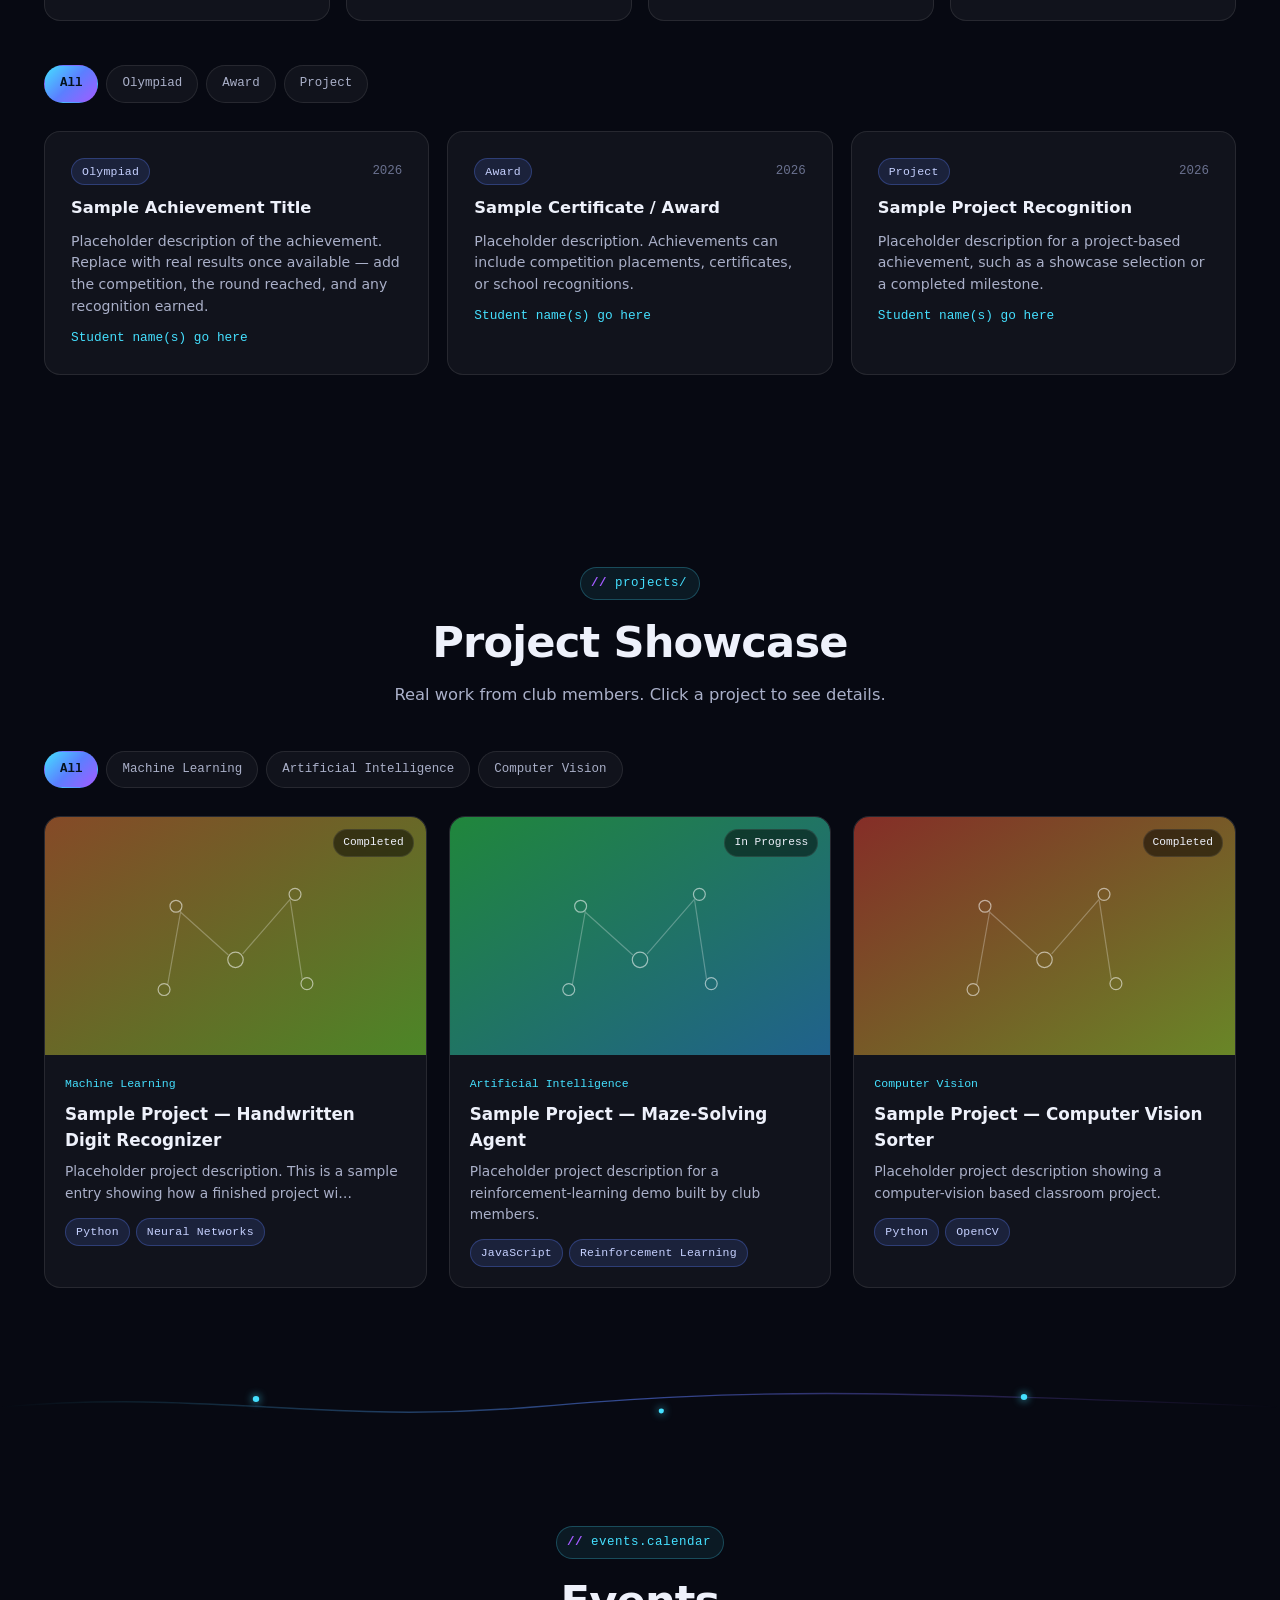
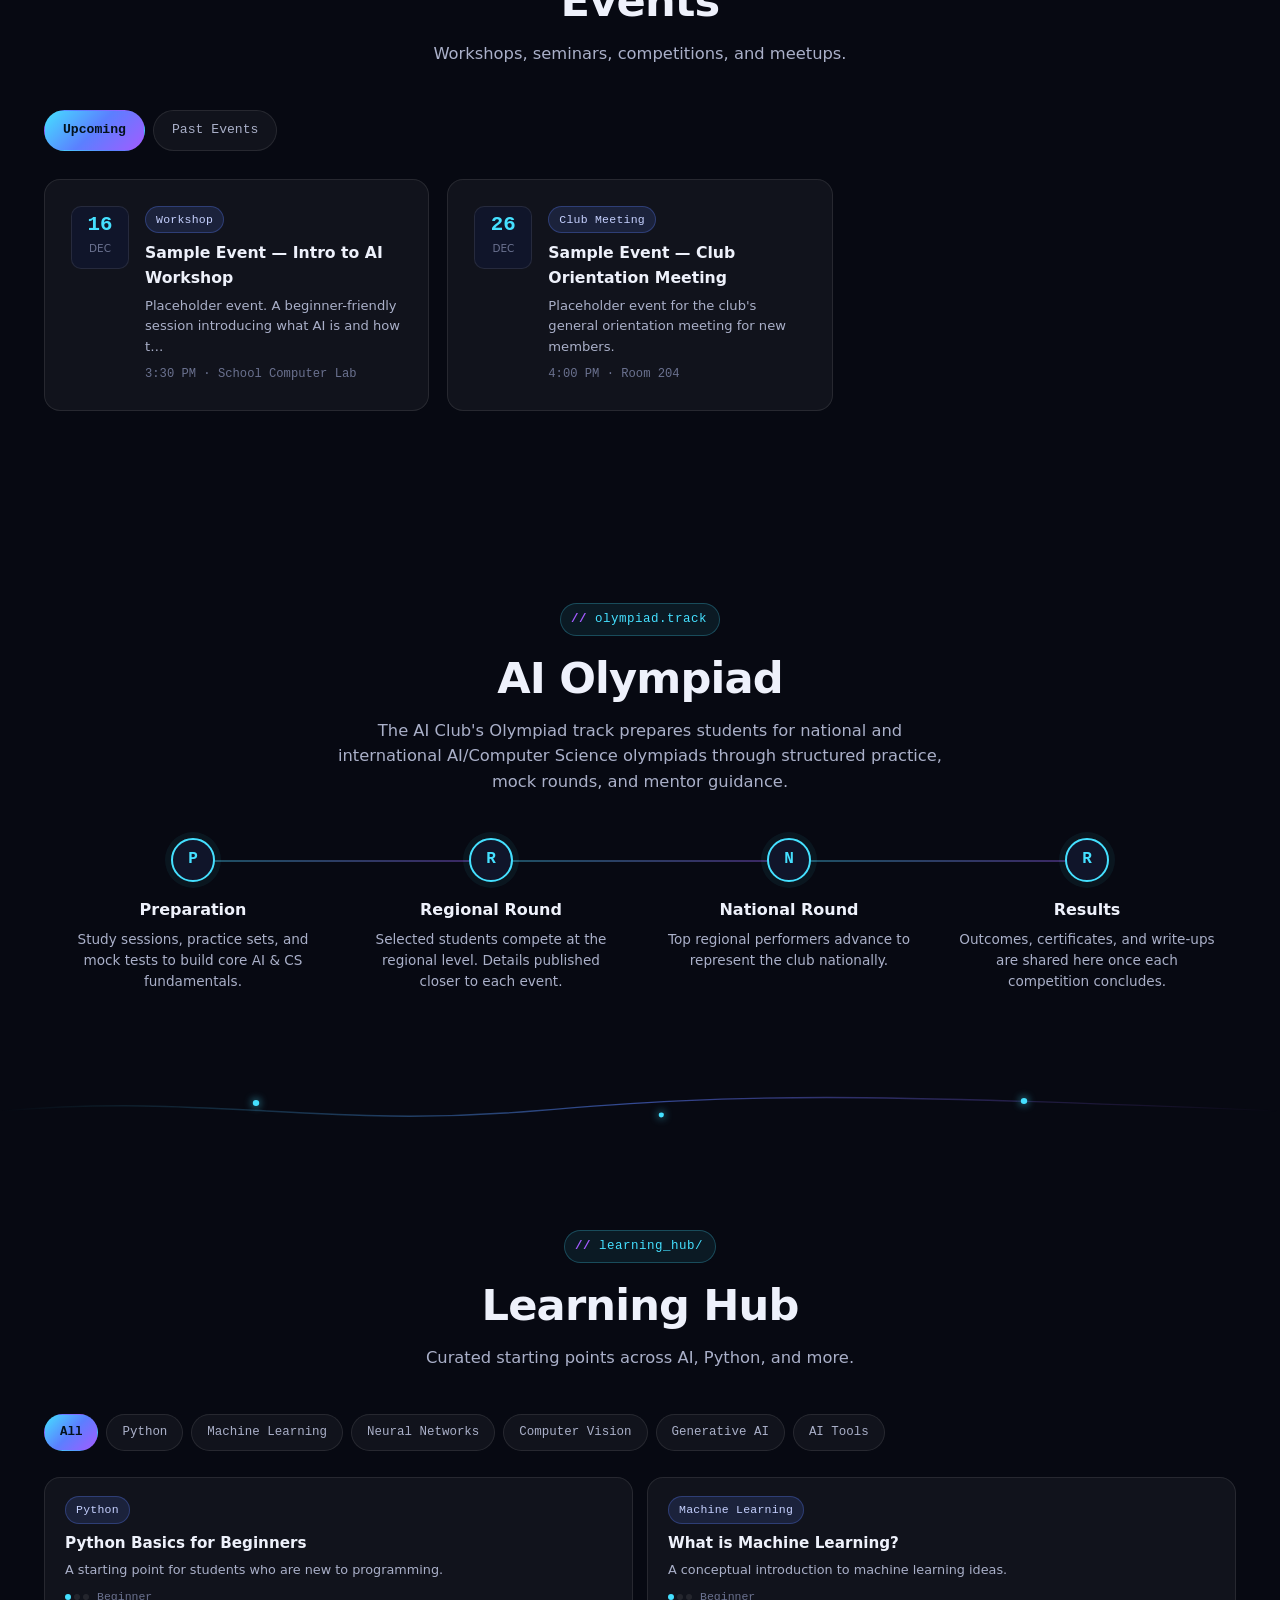
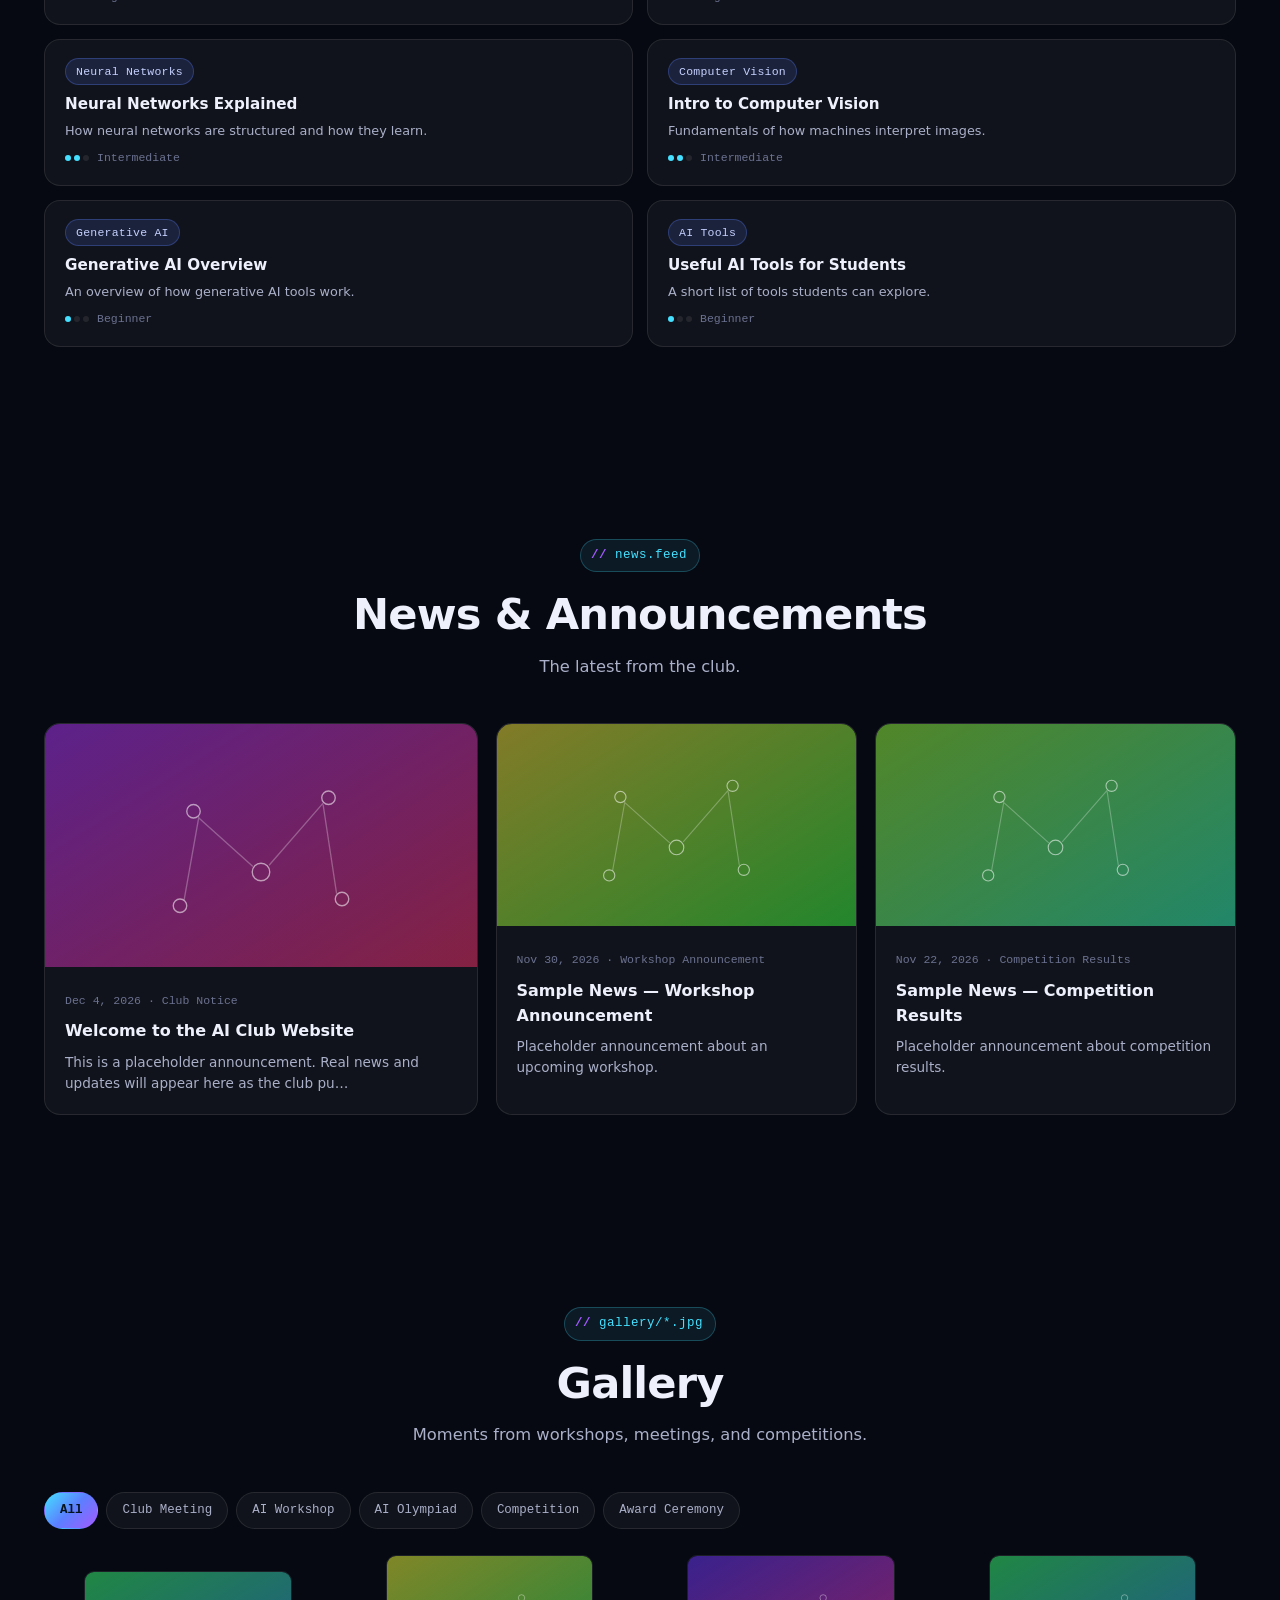
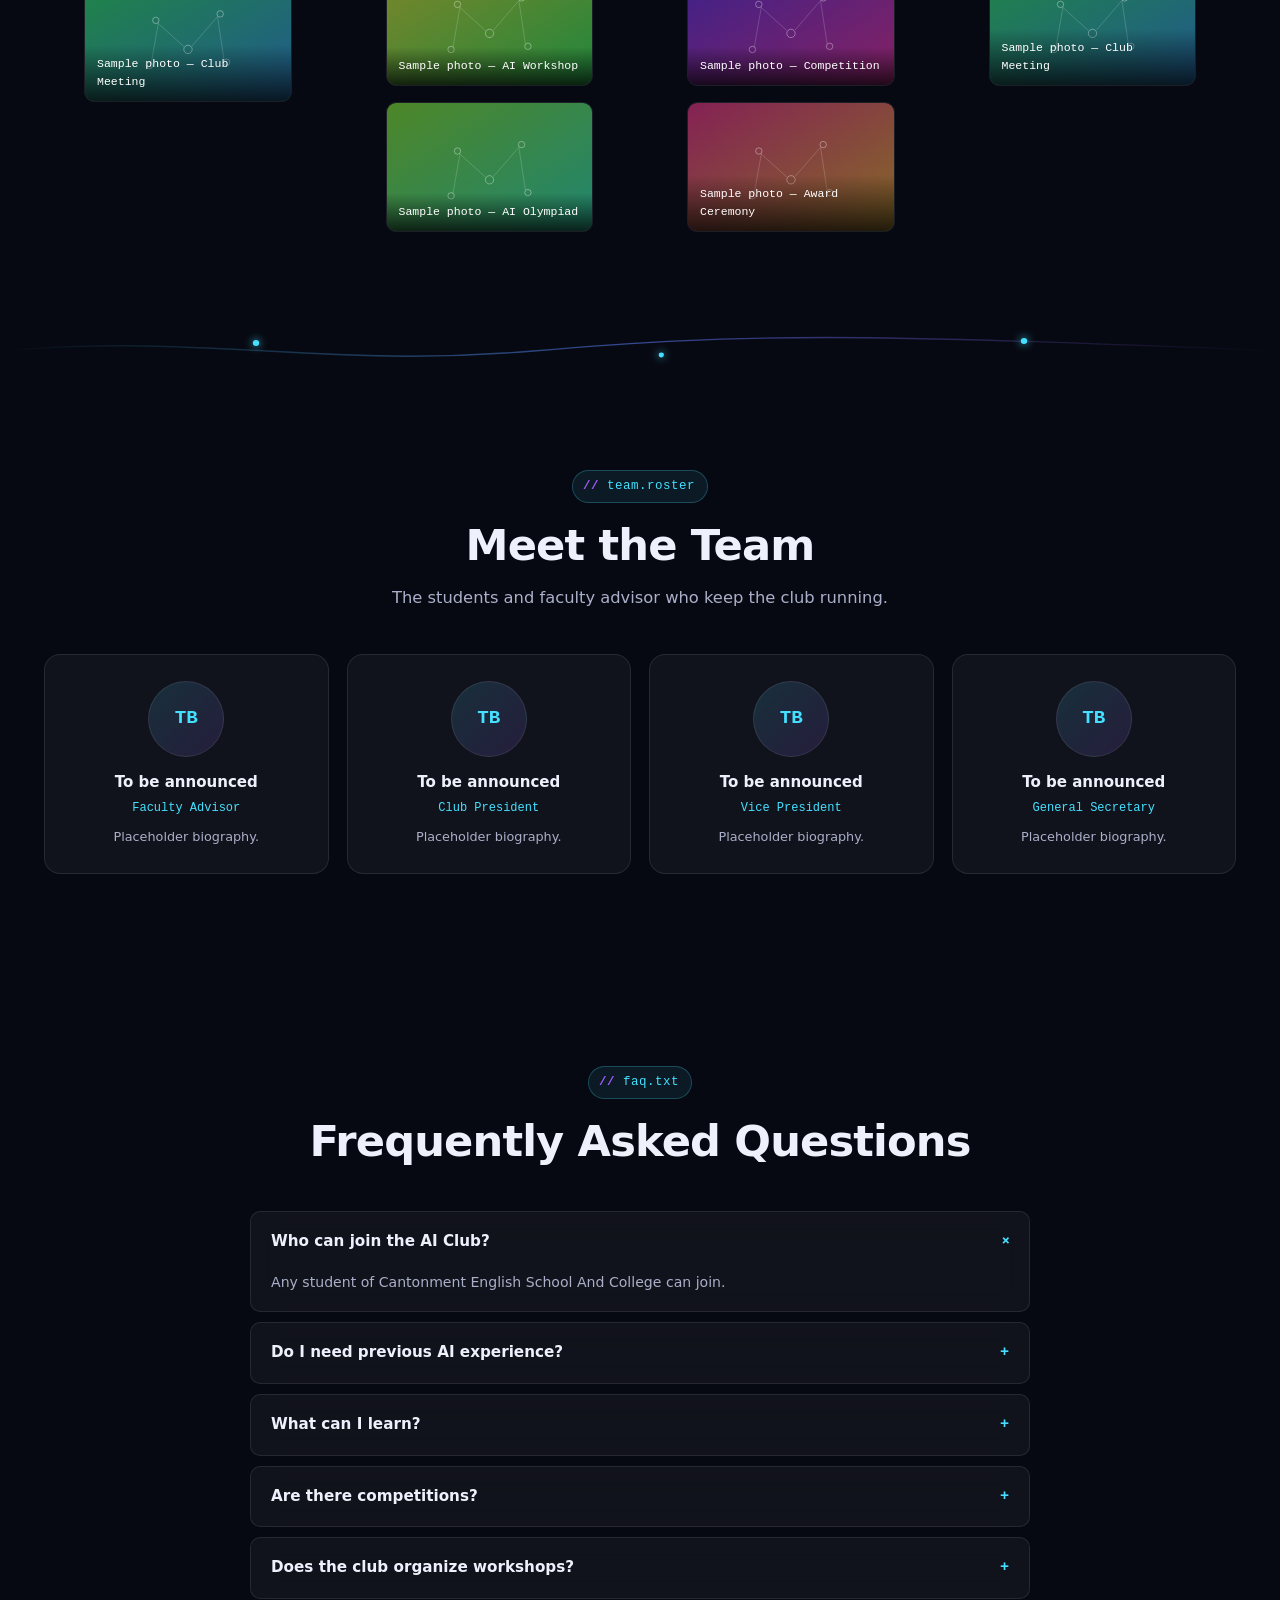
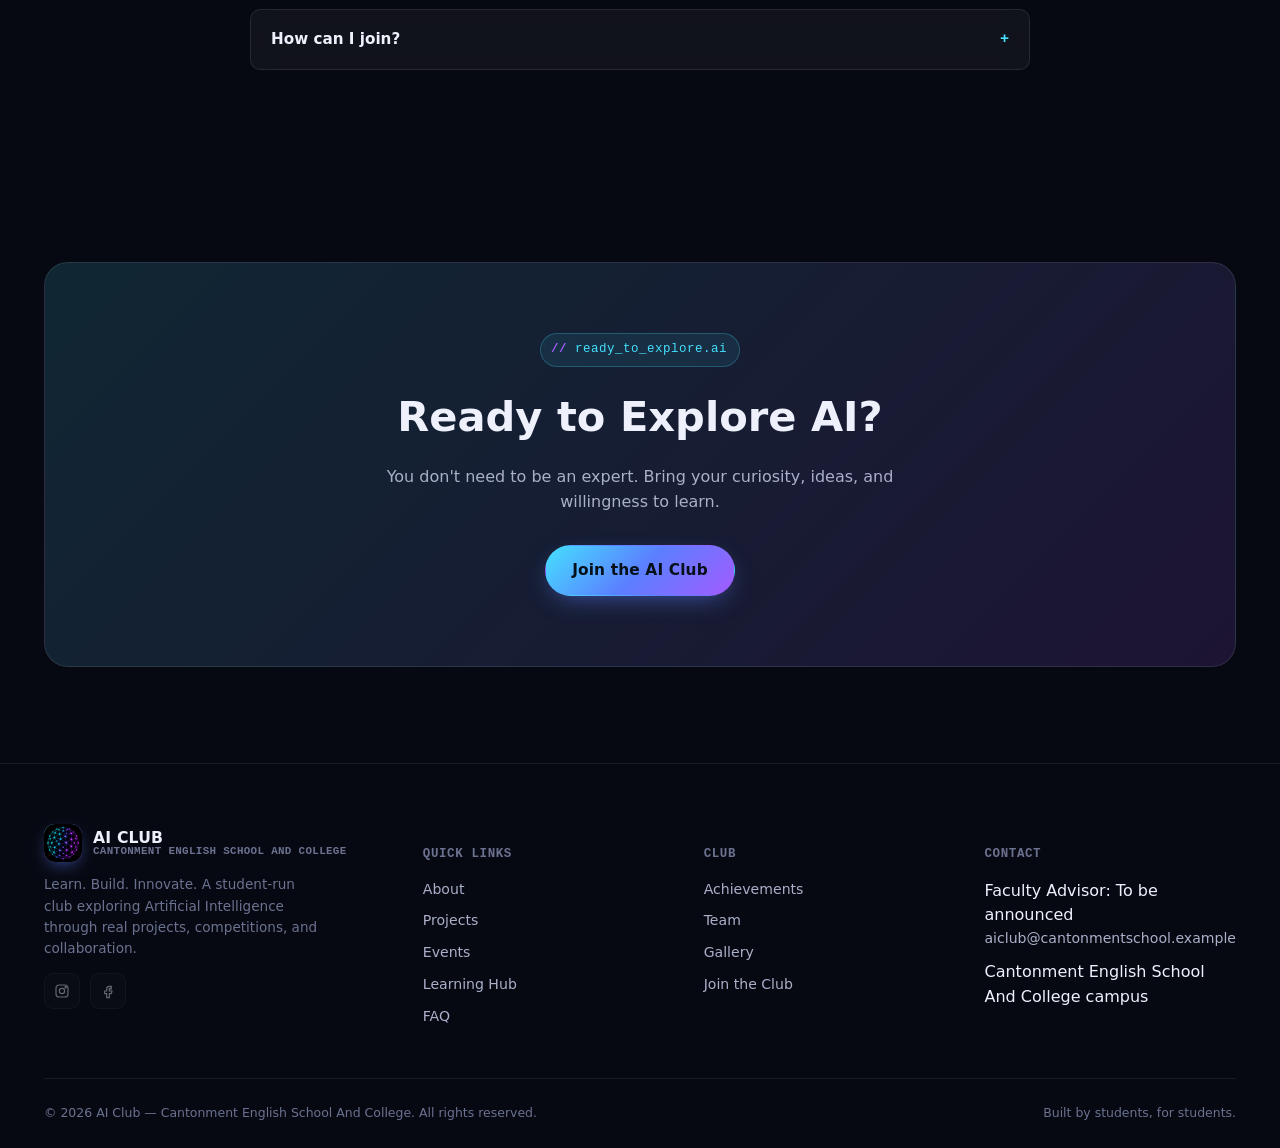
==== commit 905a330a: "Update index.html" ====
--- a/index.html
+++ b/index.html
@@ -5,9 +5,52 @@
 <meta name="viewport" content="width=device-width, initial-scale=1.0">
 <title>AI Club — Cantonment English School And College</title>
 <meta name="description" content="AI Club of Cantonment English School And College — learn AI & Machine Learning, build real projects, compete in Olympiads, and collaborate with fellow students.">
+
+<!-- Canonical URL — update if the site ever moves to a custom domain -->
+<link rel="canonical" href="https://aiclubcesc.netlify.app/">
+
+<!-- Open Graph / Facebook -->
+<meta property="og:type" content="website">
+<meta property="og:site_name" content="AI Club — Cantonment English School And College">
+<meta property="og:title" content="AI Club — Cantonment English School And College">
+<meta property="og:description" content="Learn AI & Machine Learning, build real projects, compete in Olympiads, and collaborate with fellow students.">
+<meta property="og:url" content="https://aiclubcesc.netlify.app/">
+<meta property="og:image" content="https://aiclubcesc.netlify.app/assets/logo.png">
+
+<!-- Twitter Card -->
+<meta name="twitter:card" content="summary">
+<meta name="twitter:title" content="AI Club — Cantonment English School And College">
+<meta name="twitter:description" content="Learn AI & Machine Learning, build real projects, compete in Olympiads, and collaborate with fellow students.">
+<meta name="twitter:image" content="https://aiclubcesc.netlify.app/assets/logo.png">
+
+<!-- PWA -->
+<link rel="manifest" href="manifest.json">
+<meta name="theme-color" content="#070912">
+<link rel="apple-touch-icon" href="assets/icons/icon-192.png">
+<meta name="apple-mobile-web-app-capable" content="yes">
+<meta name="apple-mobile-web-app-status-bar-style" content="black-translucent">
+<meta name="apple-mobile-web-app-title" content="AI Club">
+
 <link rel="icon" href="assets/logo.png">
 <link rel="stylesheet" href="css/style.css">
+
+<!-- Structured data for search engines -->
+<script type="application/ld+json">
+{
+  "@context": "https://schema.org",
+  "@type": "Organization",
+  "name": "AI Club — Cantonment English School And College",
+  "url": "https://aiclubcesc.netlify.app/",
+  "logo": "https://aiclubcesc.netlify.app/assets/logo.png",
+  "description": "Student-run AI Club at Cantonment English School And College — learning AI & Machine Learning, building real projects, and competing in Olympiads.",
+  "parentOrganization": {
+    "@type": "EducationalOrganization",
+    "name": "Cantonment English School And College"
+  }
+}
+</script>
 </head>
+
 <body>
 <div id="site-intro" class="site-intro" aria-hidden="true">
   <img src="assets/logo.png" alt="" class="site-intro-logo">
@@ -376,9 +419,6 @@
           <a href="#" id="social-facebook" target="_blank" rel="noopener" aria-label="Facebook">
             <svg width="16" height="16" viewBox="0 0 24 24" fill="none" stroke="currentColor" stroke-width="1.8"><path d="M14 9h3V5h-3a4 4 0 0 0-4 4v3H7v4h3v6h4v-6h3l1-4h-4V9a1 1 0 0 1 1-1Z"/></svg>
           </a>
-          <a href="#" id="social-youtube" target="_blank" rel="noopener" aria-label="YouTube">
-            <svg width="16" height="16" viewBox="0 0 24 24" fill="none" stroke="currentColor" stroke-width="1.8"><rect x="2.5" y="6" width="19" height="12" rx="4"/><path d="m10.5 9.5 5 2.5-5 2.5Z" fill="currentColor" stroke="none"/></svg>
-          </a>
         </div>
       </div>
       <div class="footer-col">
--- a/css/style.css
+++ b/css/style.css
@@ -236,6 +236,28 @@
 /* ==========================================================================
    NAV
    ========================================================================== */
+/* ---------------- site intro (logo pulse before hero reveals) ---------------- */
+.site-intro{
+  position: fixed; inset: 0; z-index: 3000;
+  display:flex; align-items:center; justify-content:center;
+  background: var(--bg);
+  transition: opacity .5s ease, visibility .5s ease;
+}
+.site-intro.hide{ opacity:0; visibility:hidden; pointer-events:none; }
+.site-intro-logo{
+  width: 76px; height: 76px; border-radius:50%;
+  animation: introPulse 1.1s ease-in-out infinite;
+  filter: drop-shadow(0 0 26px rgba(91,127,255,.6));
+}
+@keyframes introPulse{
+  0%,100%{ transform: scale(1); opacity:1; }
+  50%{ transform: scale(1.12); opacity:.72; }
+}
+@media (prefers-reduced-motion: reduce){
+  .site-intro-logo{ animation:none; }
+  .site-intro{ transition:none; }
+}
+
 .nav{
   position: fixed; top:0; left:0; right:0; z-index: 500;
   height: var(--nav-h);
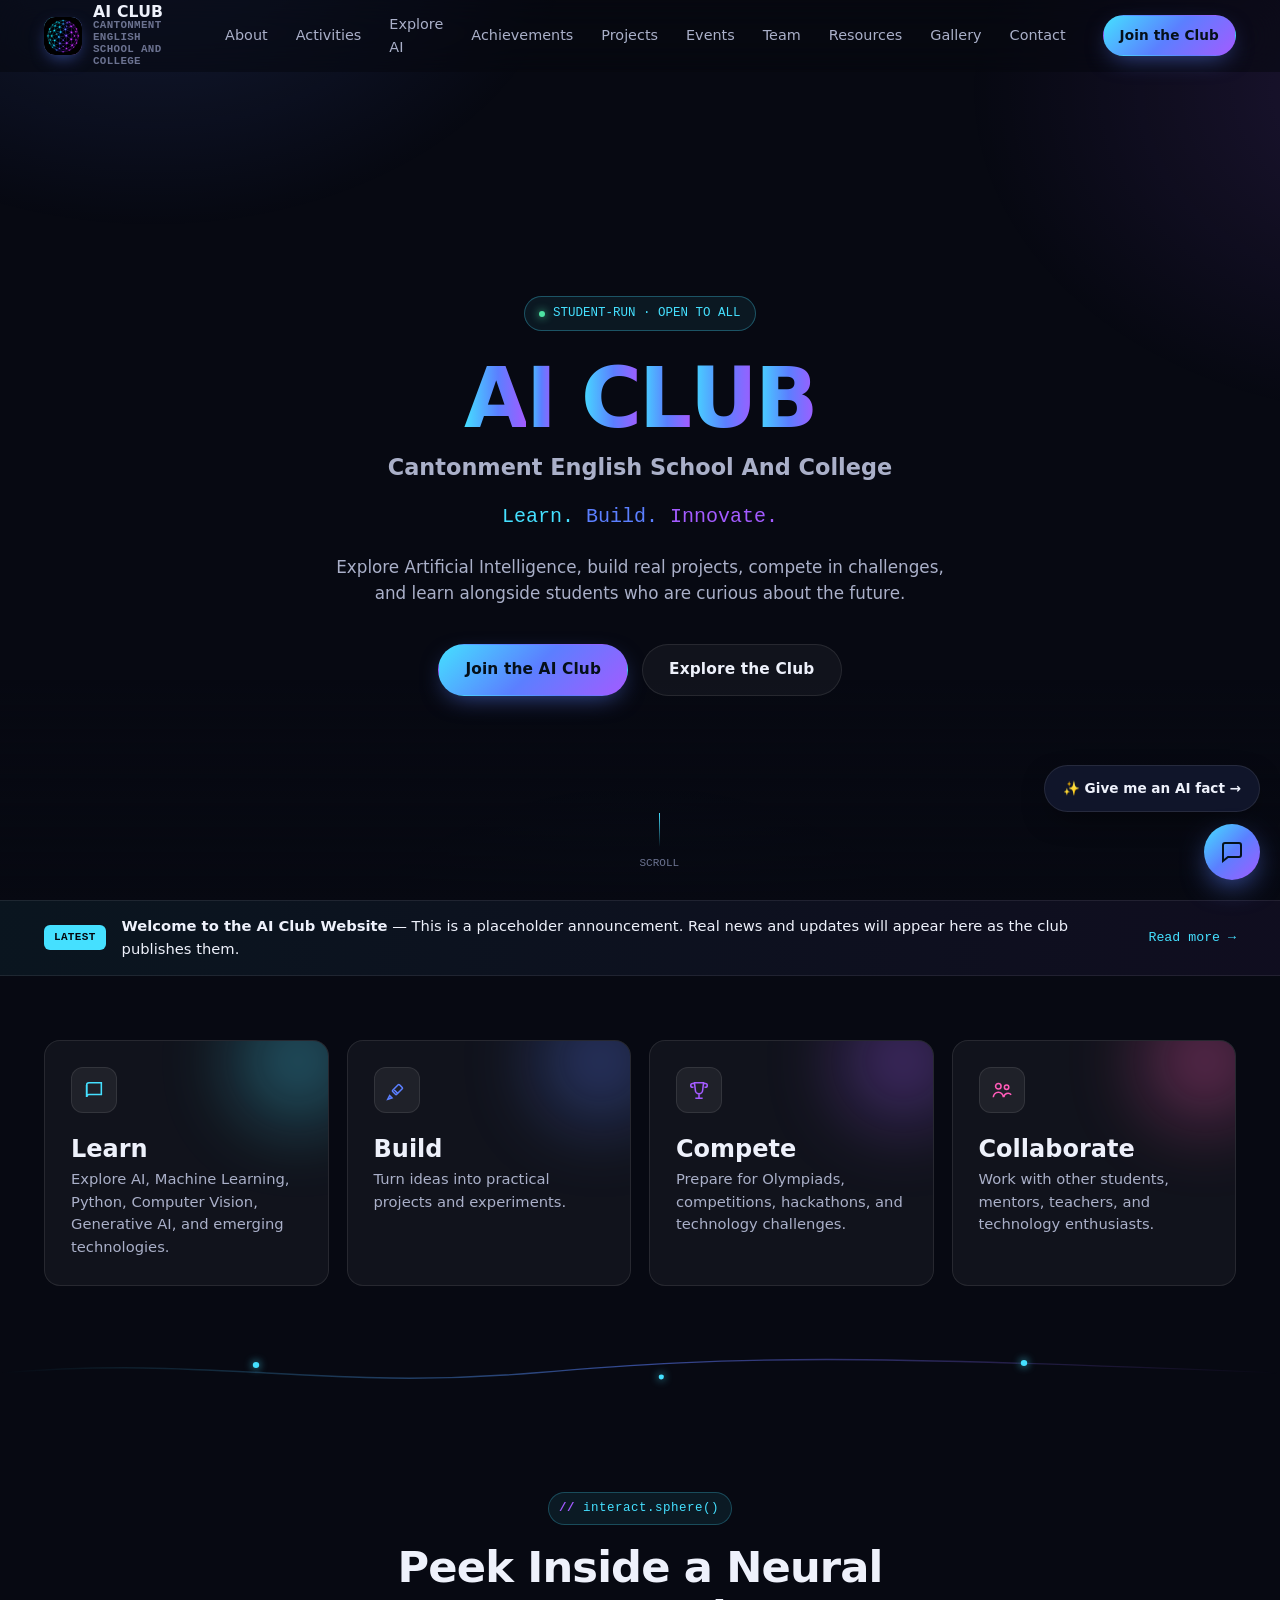
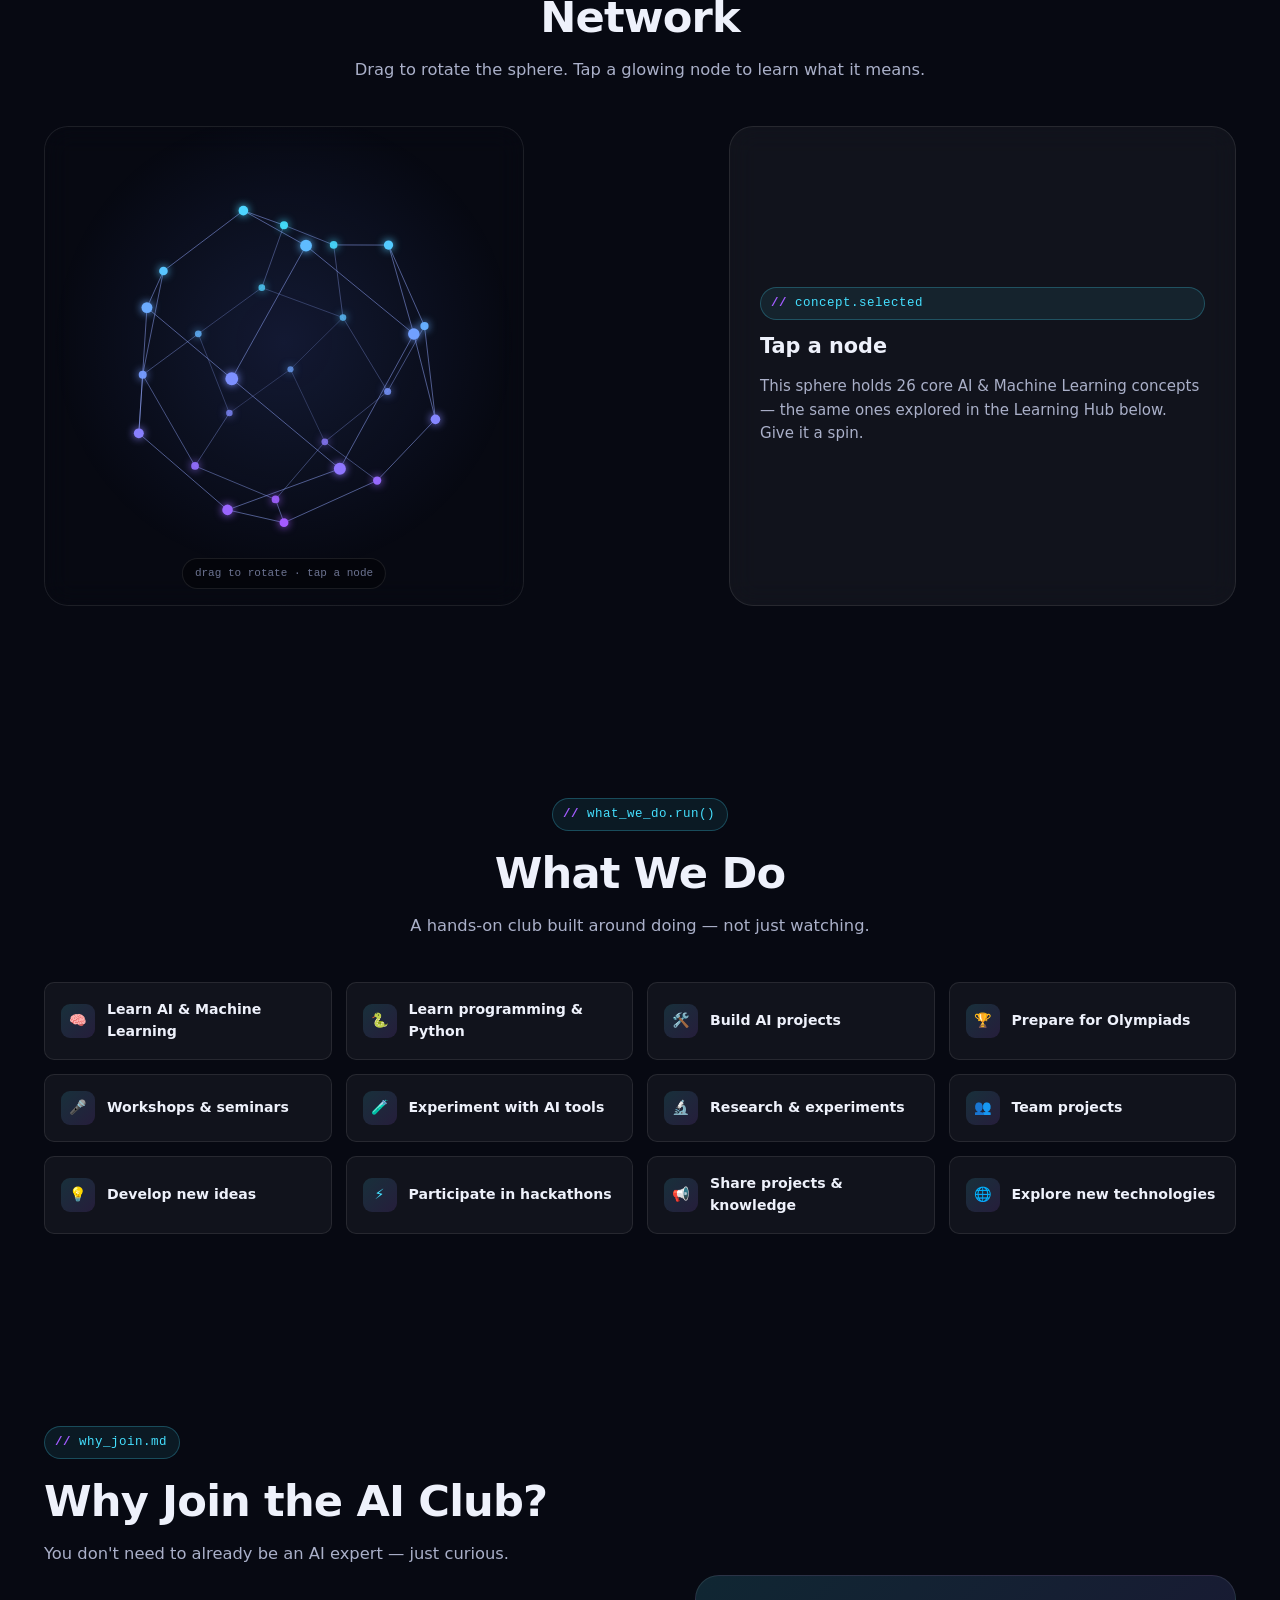
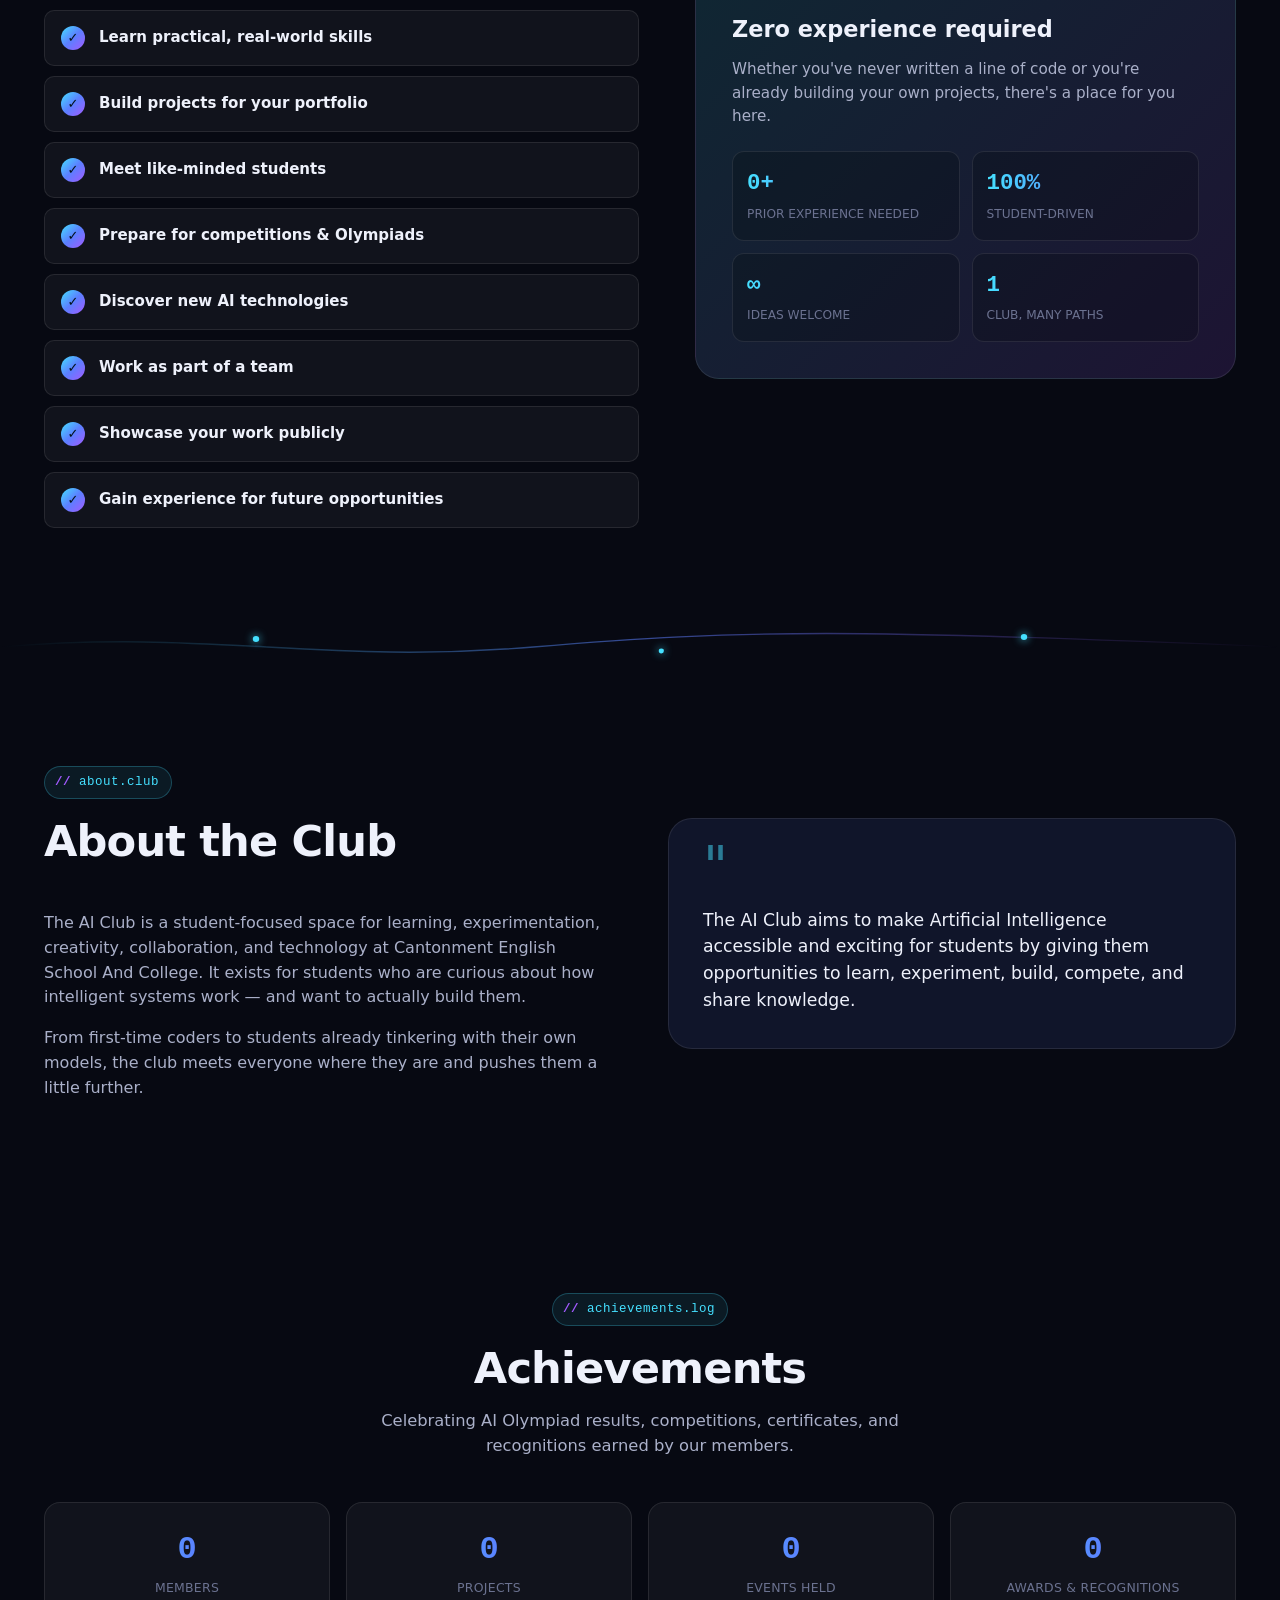
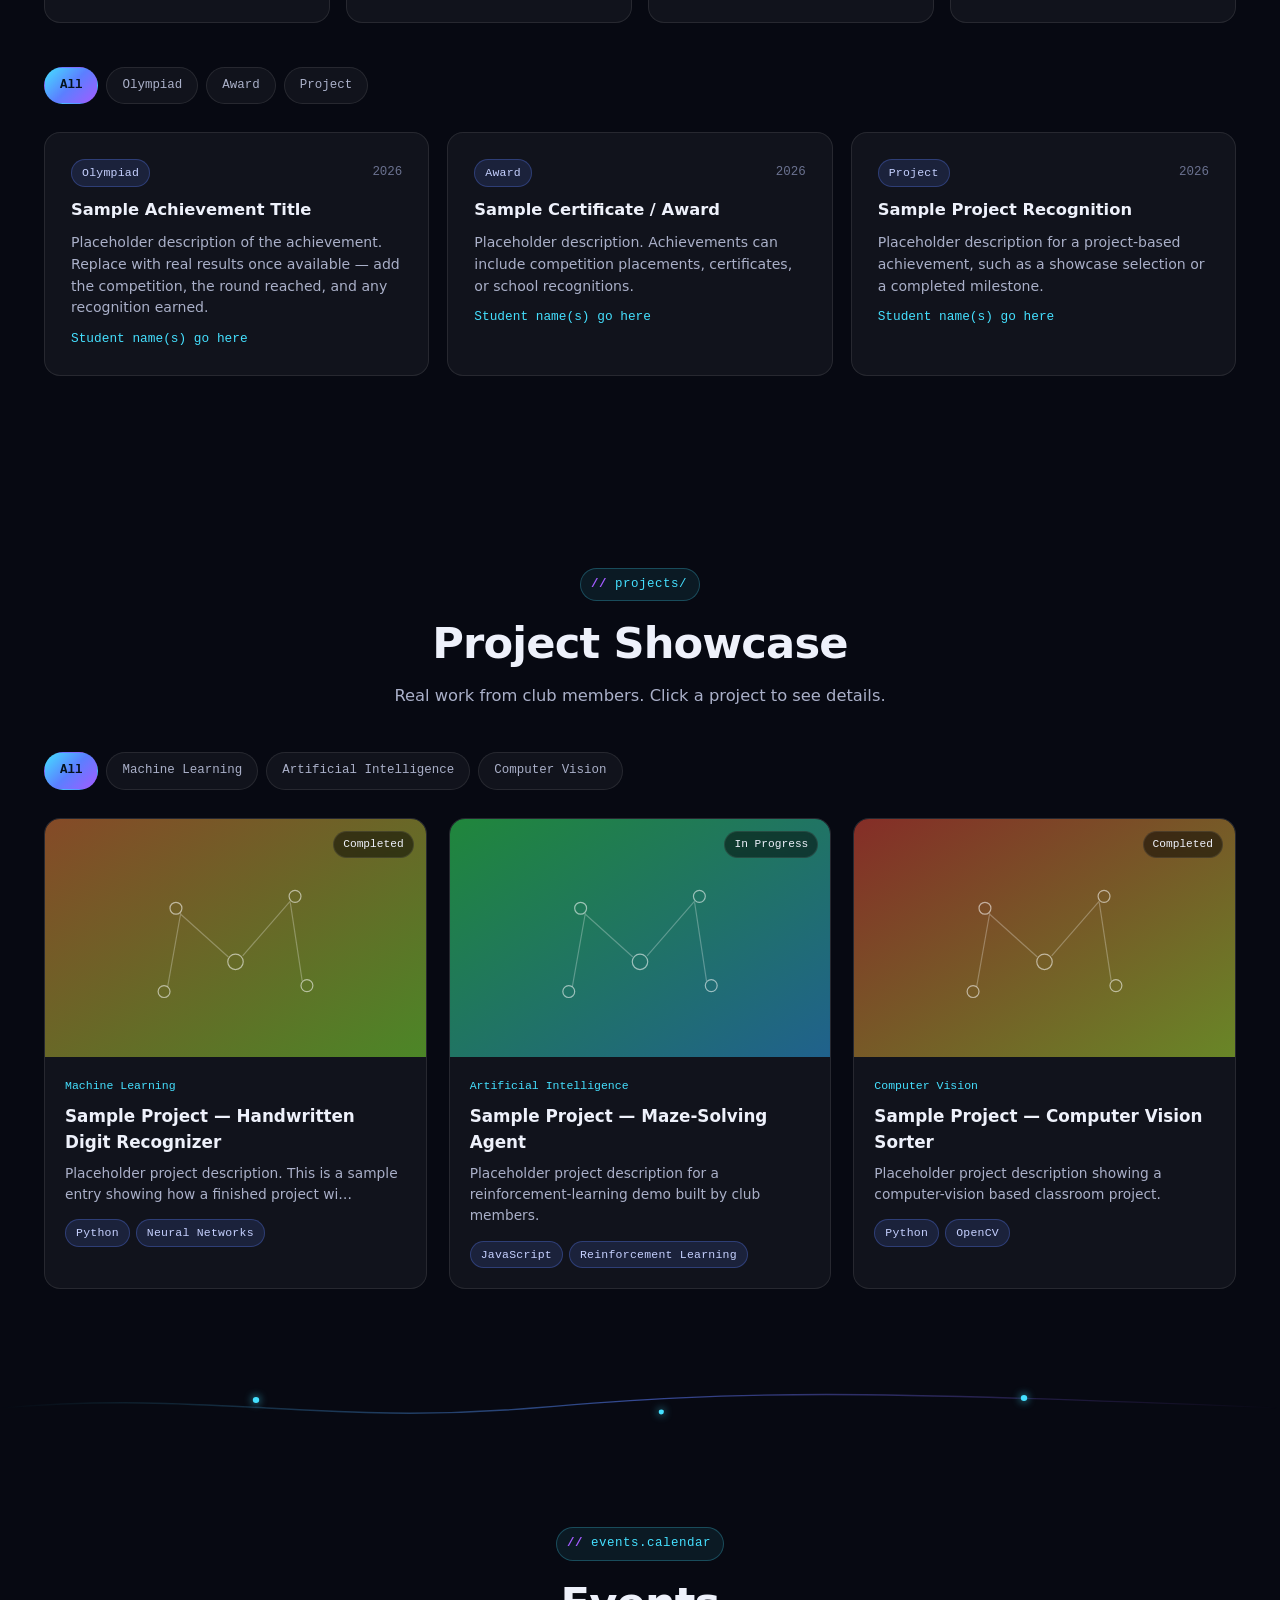
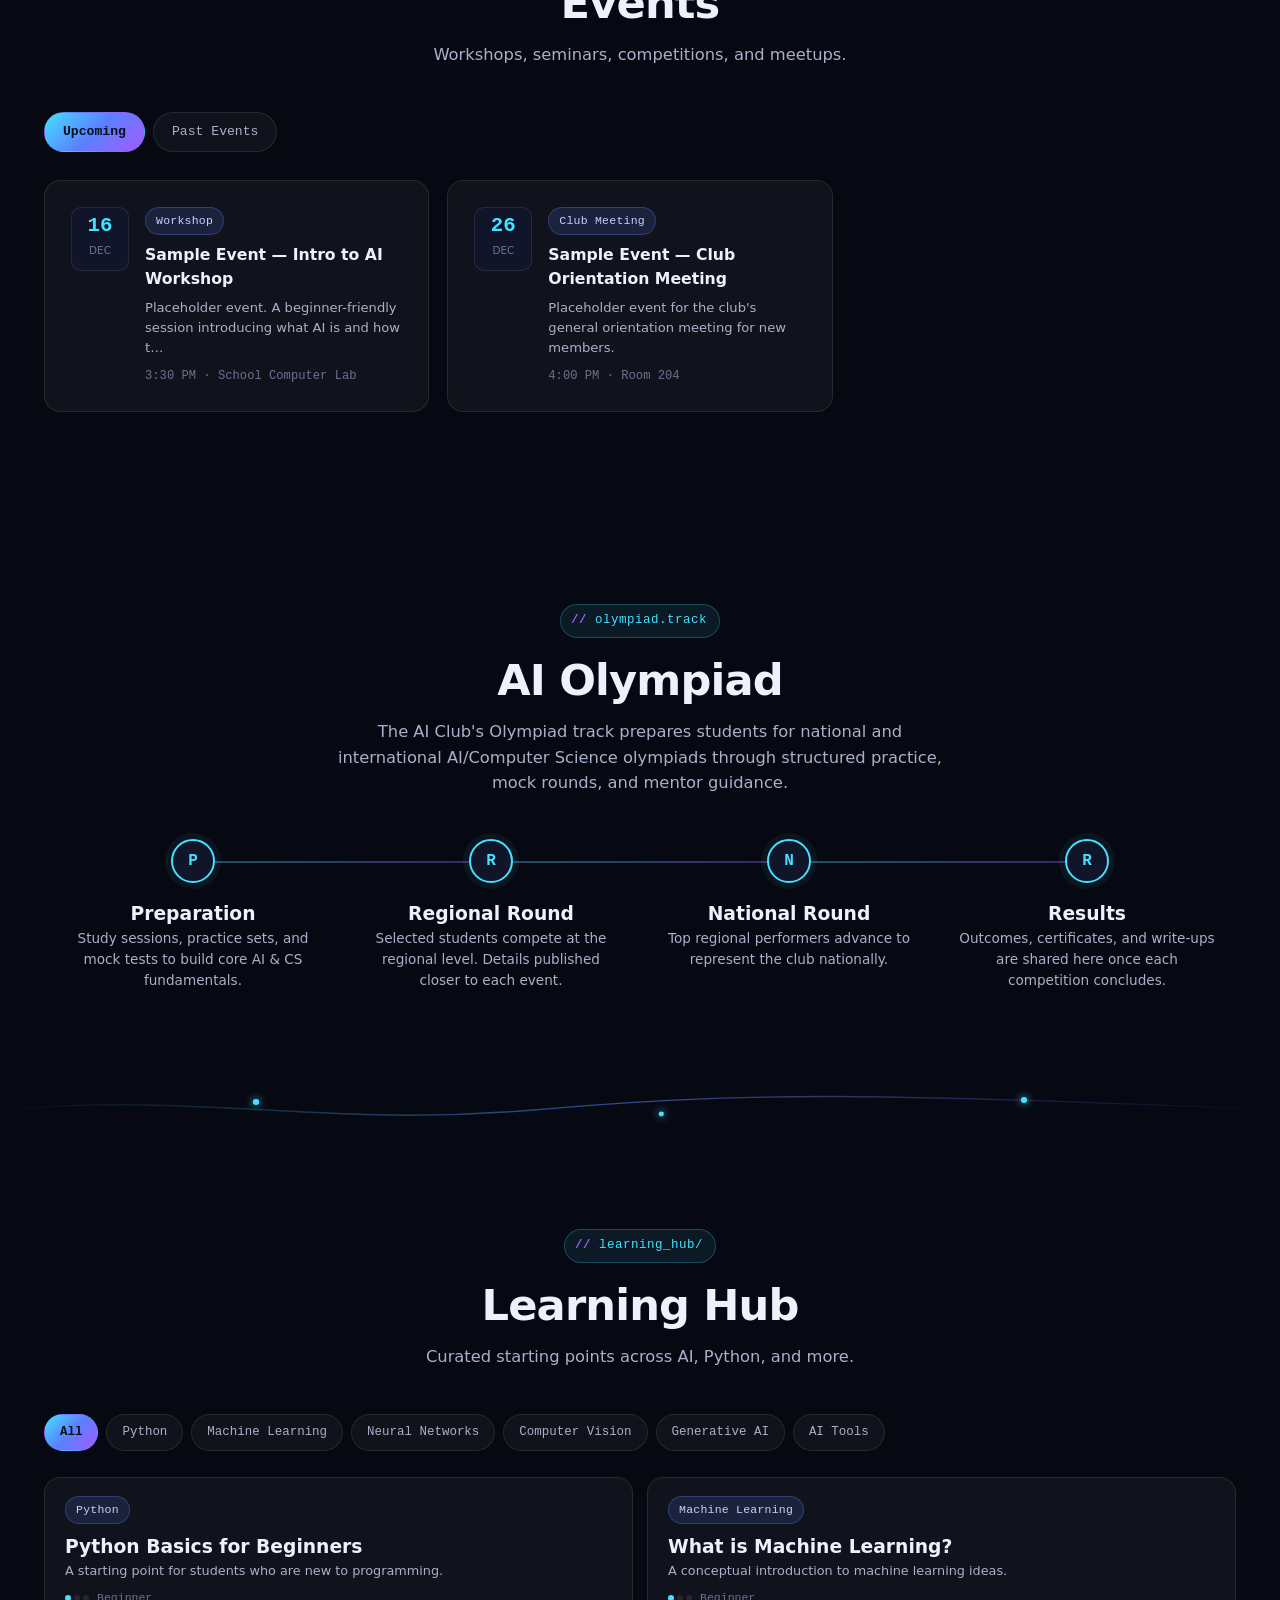
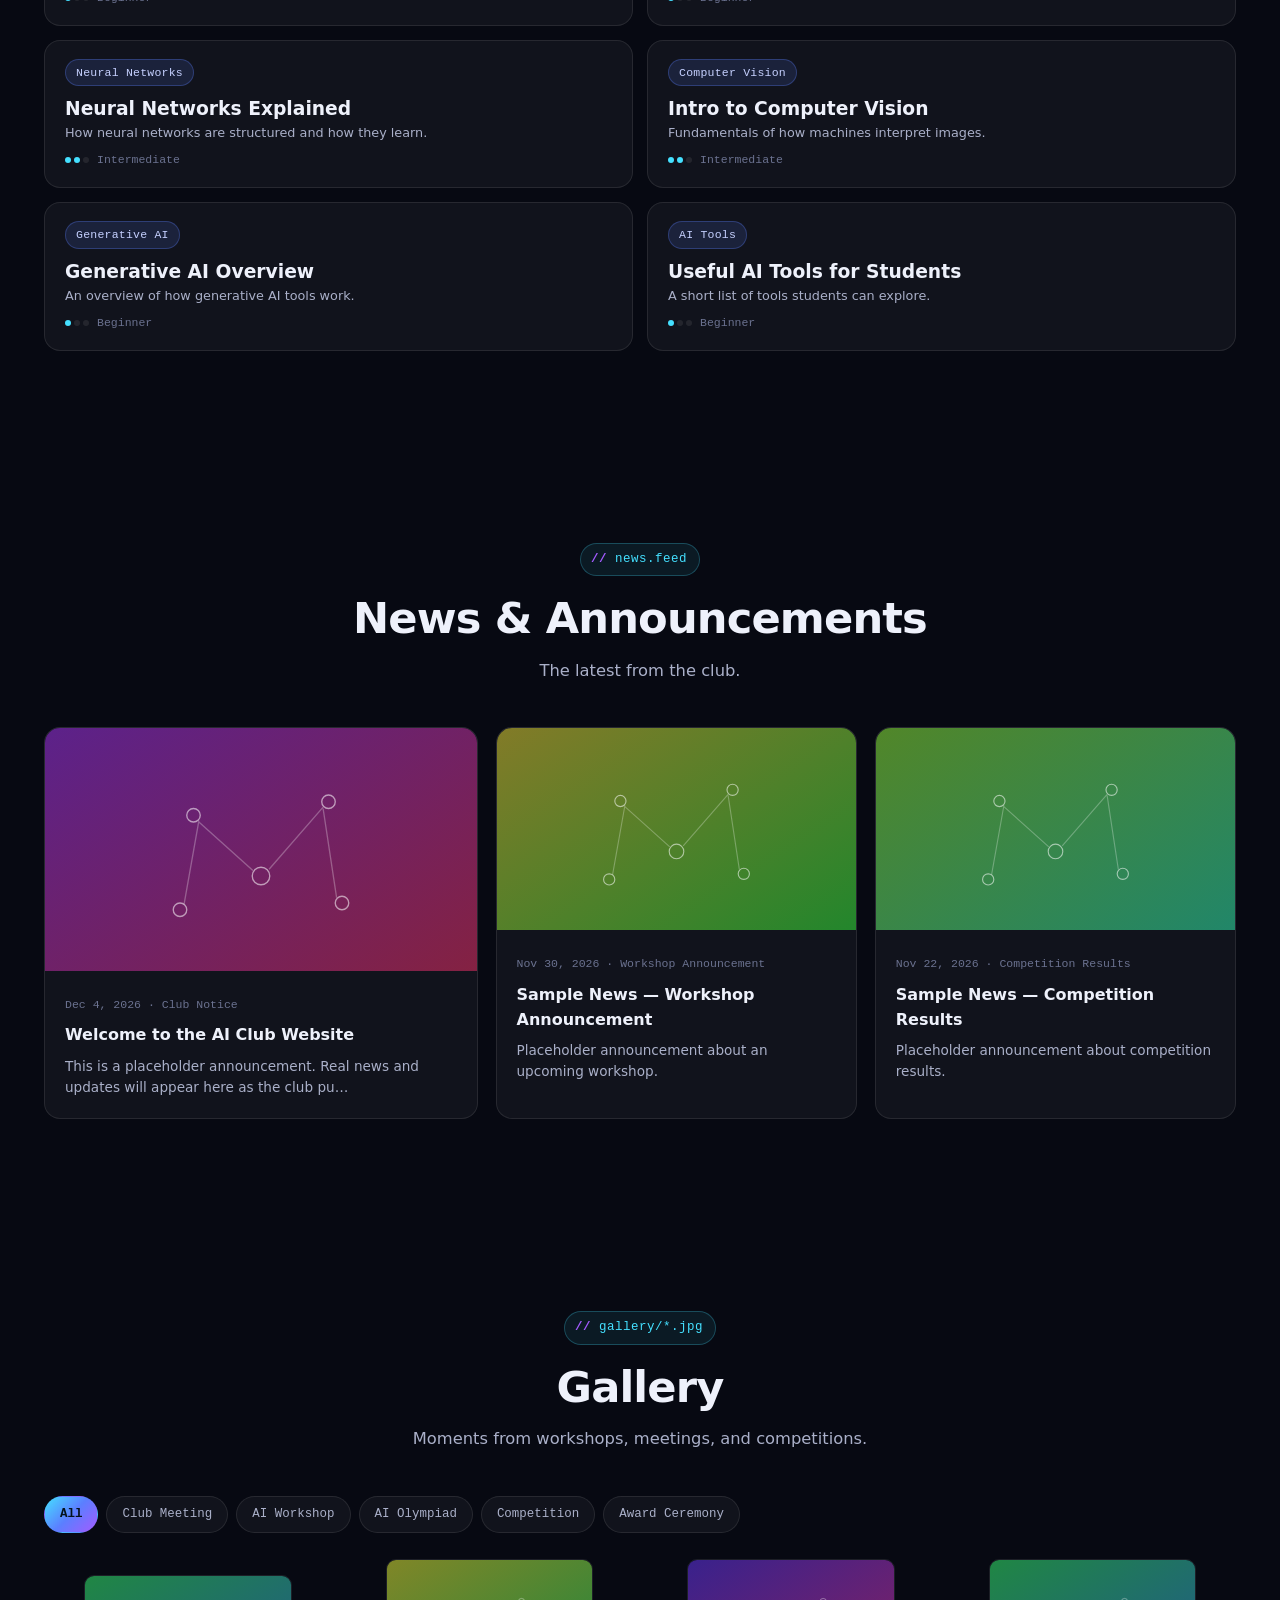
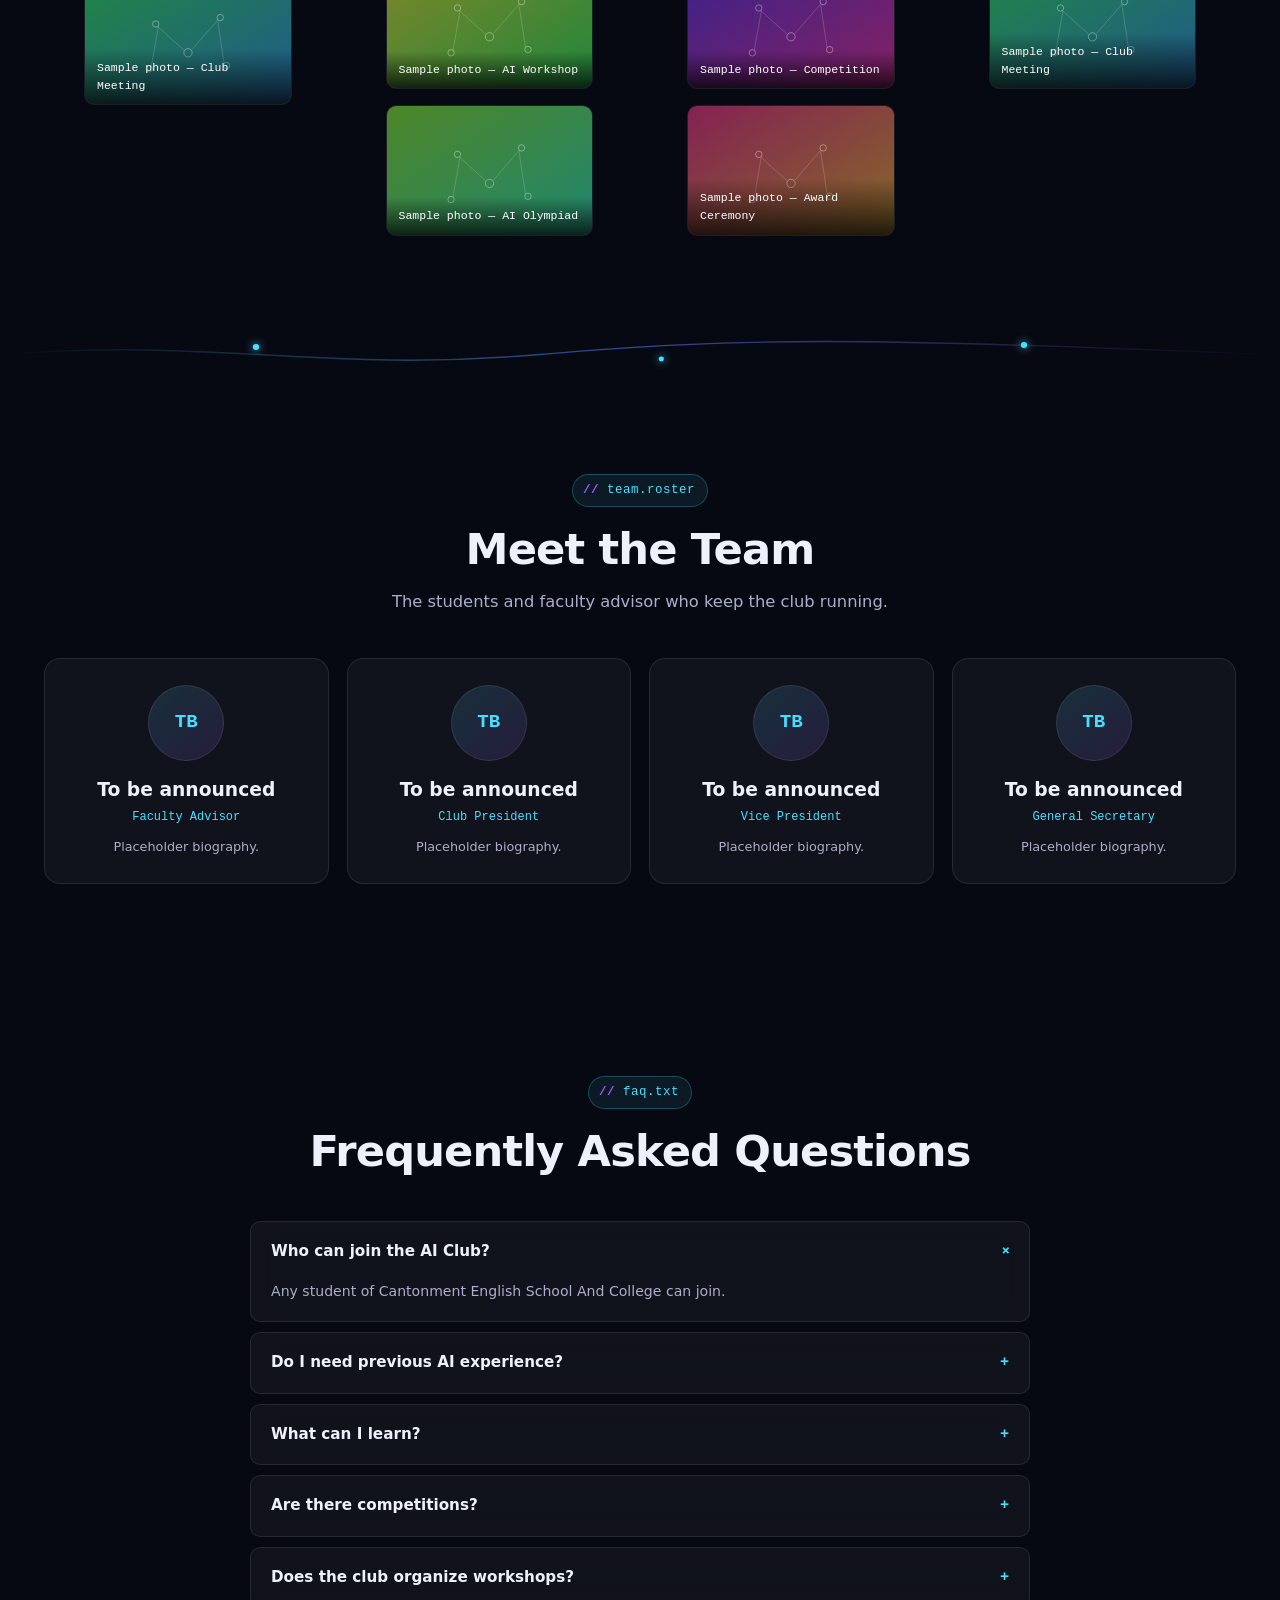
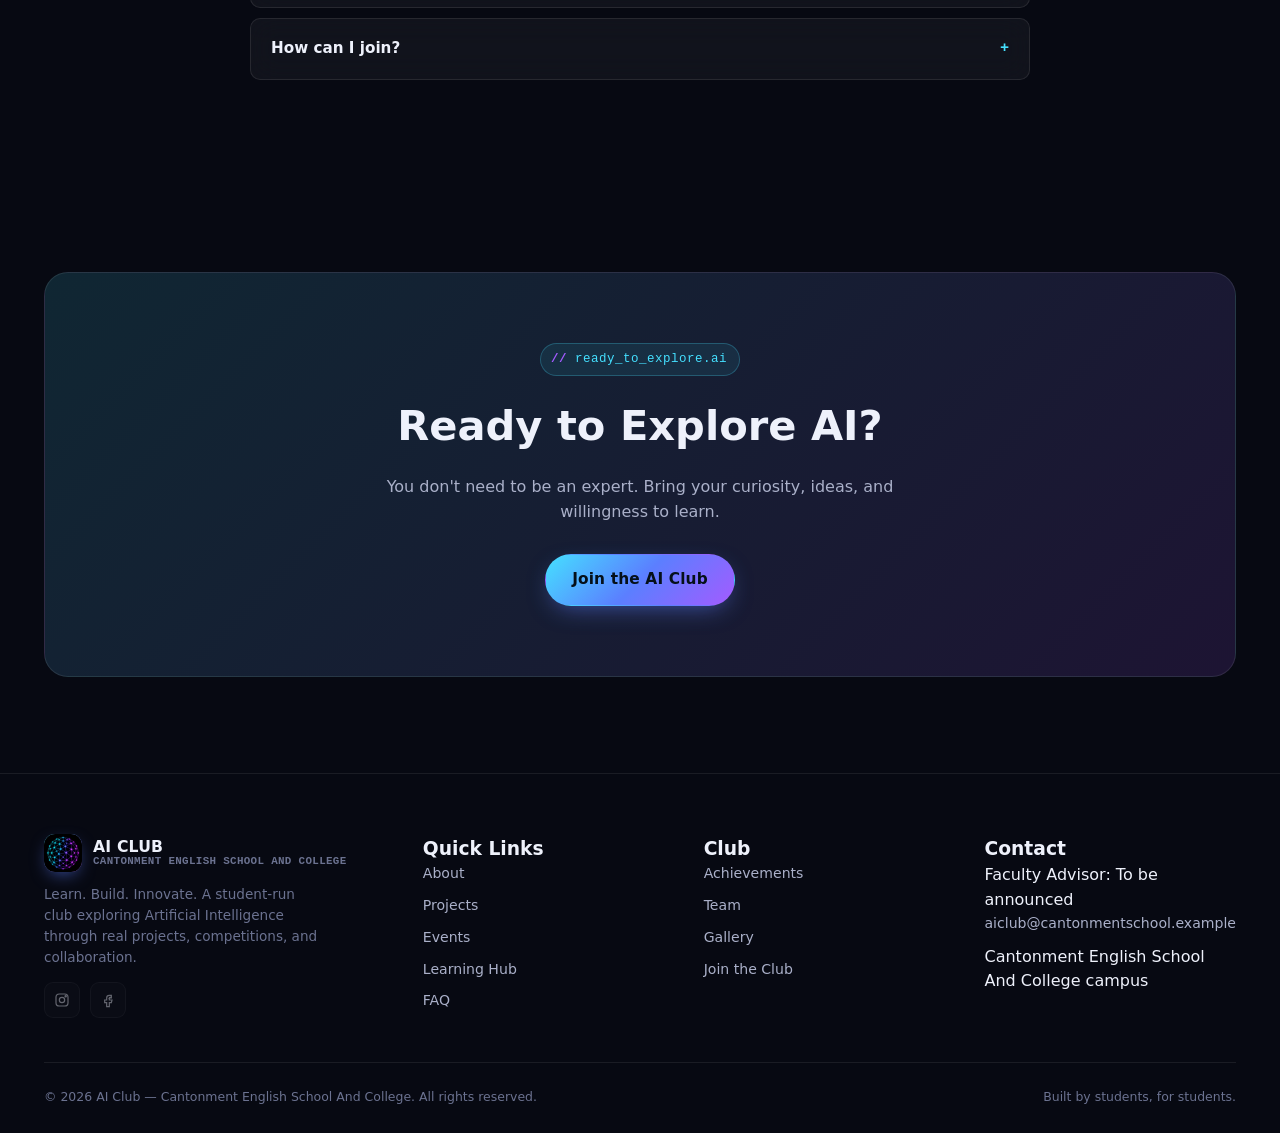
==== commit 12053c9e: "Update index.html" ====
--- a/index.html
+++ b/index.html
@@ -122,7 +122,7 @@
         <div class="ic-icon" aria-hidden="true">
           <svg width="22" height="22" viewBox="0 0 24 24" fill="none" stroke="#45e0ff" stroke-width="1.7"><path d="M4 19.5A2.5 2.5 0 0 1 6.5 17H20V4H6.5A2.5 2.5 0 0 0 4 6.5v13Z"/><path d="M4 19.5V6.5"/></svg>
         </div>
-        <h3>Learn</h3>
+        <h2>Learn</h2>
         <p>Explore AI, Machine Learning, Python, Computer Vision, Generative AI, and emerging technologies.</p>
       </div>
       <div class="card intro-card reveal">
@@ -130,7 +130,7 @@
         <div class="ic-icon" aria-hidden="true">
           <svg width="22" height="22" viewBox="0 0 24 24" fill="none" stroke="#5b7fff" stroke-width="1.7"><path d="M14.7 6.3a1 1 0 0 0-1.4 0l-6 6a1 1 0 0 0 0 1.4l3 3a1 1 0 0 0 1.4 0l6-6a1 1 0 0 0 0-1.4l-3-3Z"/><path d="m9 12 4 4M2 22l4.5-1.5L4 18Z"/></svg>
         </div>
-        <h3>Build</h3>
+        <h2>Build</h2>
         <p>Turn ideas into practical projects and experiments.</p>
       </div>
       <div class="card intro-card reveal">
@@ -138,7 +138,7 @@
         <div class="ic-icon" aria-hidden="true">
           <svg width="22" height="22" viewBox="0 0 24 24" fill="none" stroke="#a35bff" stroke-width="1.7"><path d="M8 21h8M12 17v4M7 4h10l-1 8a4 4 0 0 1-8 0L7 4Z"/><path d="M17 5h2a2 2 0 0 1 0 4h-1M7 5H5a2 2 0 0 0 0 4h1"/></svg>
         </div>
-        <h3>Compete</h3>
+        <h2>Compete</h2>
         <p>Prepare for Olympiads, competitions, hackathons, and technology challenges.</p>
       </div>
       <div class="card intro-card reveal">
@@ -146,7 +146,7 @@
         <div class="ic-icon" aria-hidden="true">
           <svg width="22" height="22" viewBox="0 0 24 24" fill="none" stroke="#ff5bb8" stroke-width="1.7"><circle cx="8" cy="8" r="3"/><circle cx="17" cy="9" r="2.4"/><path d="M2.5 20a5.5 5.5 0 0 1 11 0M14 20a4.5 4.5 0 0 1 8-2.8"/></svg>
         </div>
-        <h3>Collaborate</h3>
+        <h2>Collaborate</h2>
         <p>Work with other students, mentors, teachers, and technology enthusiasts.</p>
       </div>
     </div>
@@ -422,7 +422,7 @@
         </div>
       </div>
       <div class="footer-col">
-        <h5>Quick Links</h5>
+        <h3>Quick Links</h3>
         <a href="#about">About</a>
         <a href="#projects">Projects</a>
         <a href="#events">Events</a>
@@ -430,14 +430,14 @@
         <a href="#faq">FAQ</a>
       </div>
       <div class="footer-col">
-        <h5>Club</h5>
+        <h3>Club</h3>
         <a href="#achievements">Achievements</a>
         <a href="#team">Team</a>
         <a href="#gallery">Gallery</a>
         <a href="#join" data-join-link>Join the Club</a>
       </div>
       <div class="footer-col">
-        <h5>Contact</h5>
+        <h3>Contact</h3>
         <span id="footer-advisor">Faculty Advisor: —</span>
         <a href="mailto:" id="contact-email-link">—</a>
         <span id="footer-location">—</span>
@@ -481,7 +481,7 @@
 </div>
 
 <!-- ============================== MODAL (projects / news) ============================== -->
-<div class="modal-overlay" id="modal-overlay" role="dialog" aria-modal="true">
+<div class="modal-overlay" id="modal-overlay" role="dialog" aria-modal="true" aria-labelledby="modal-title">
   <div class="modal-box">
     <button class="modal-close" id="modal-close" aria-label="Close">×</button>
     <div id="modal-body"></div>
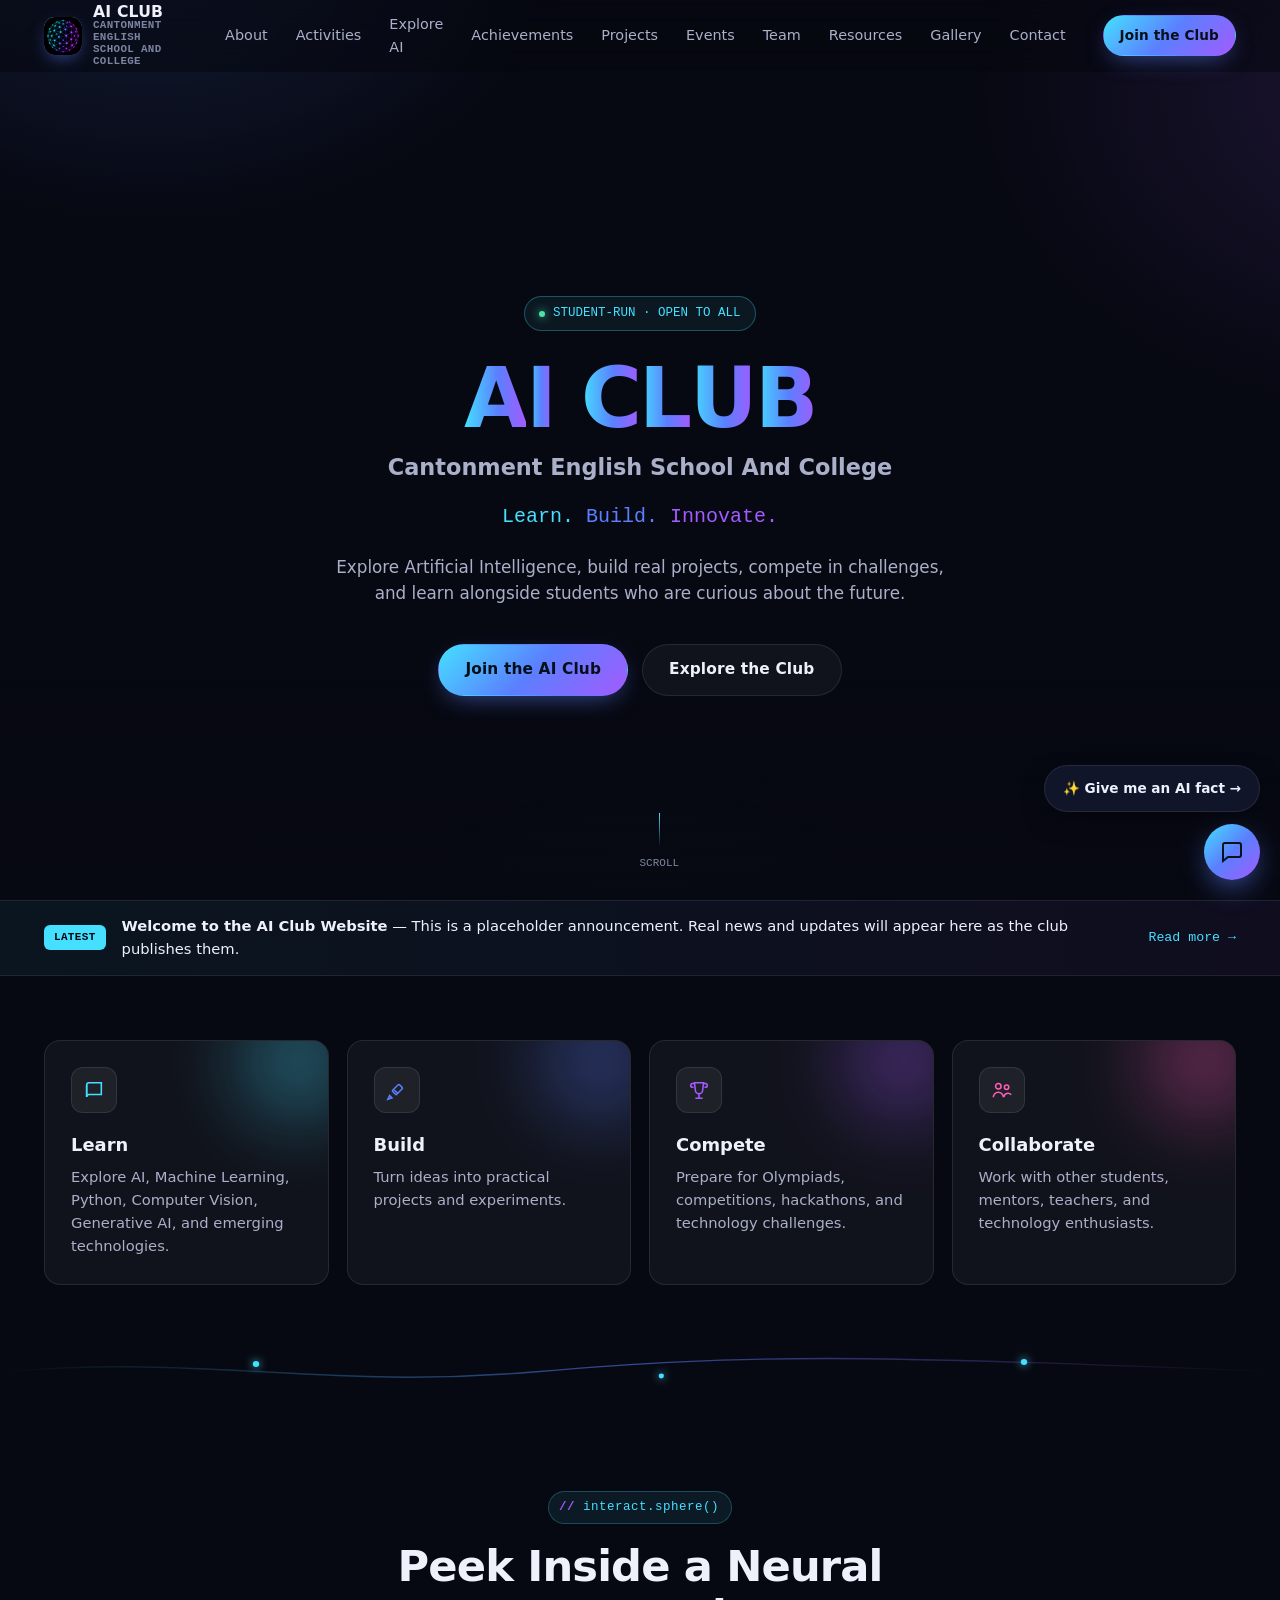
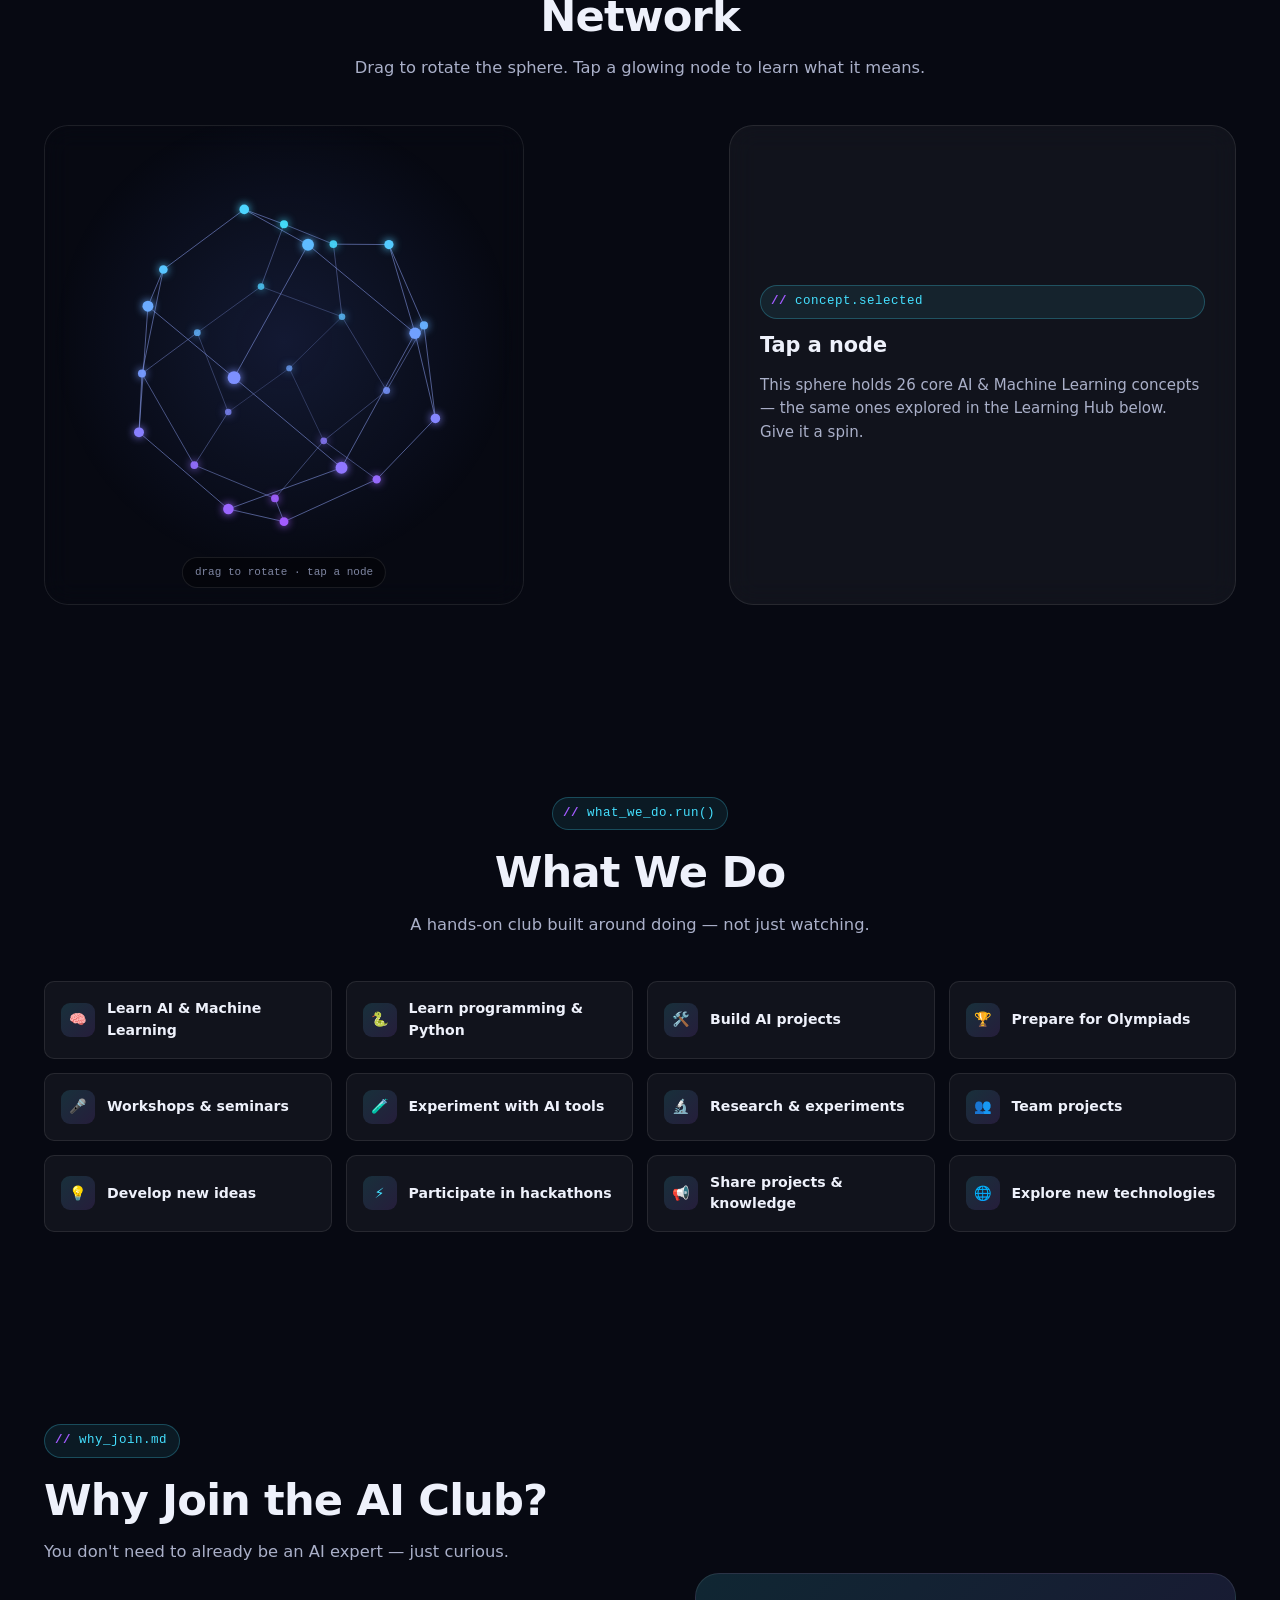
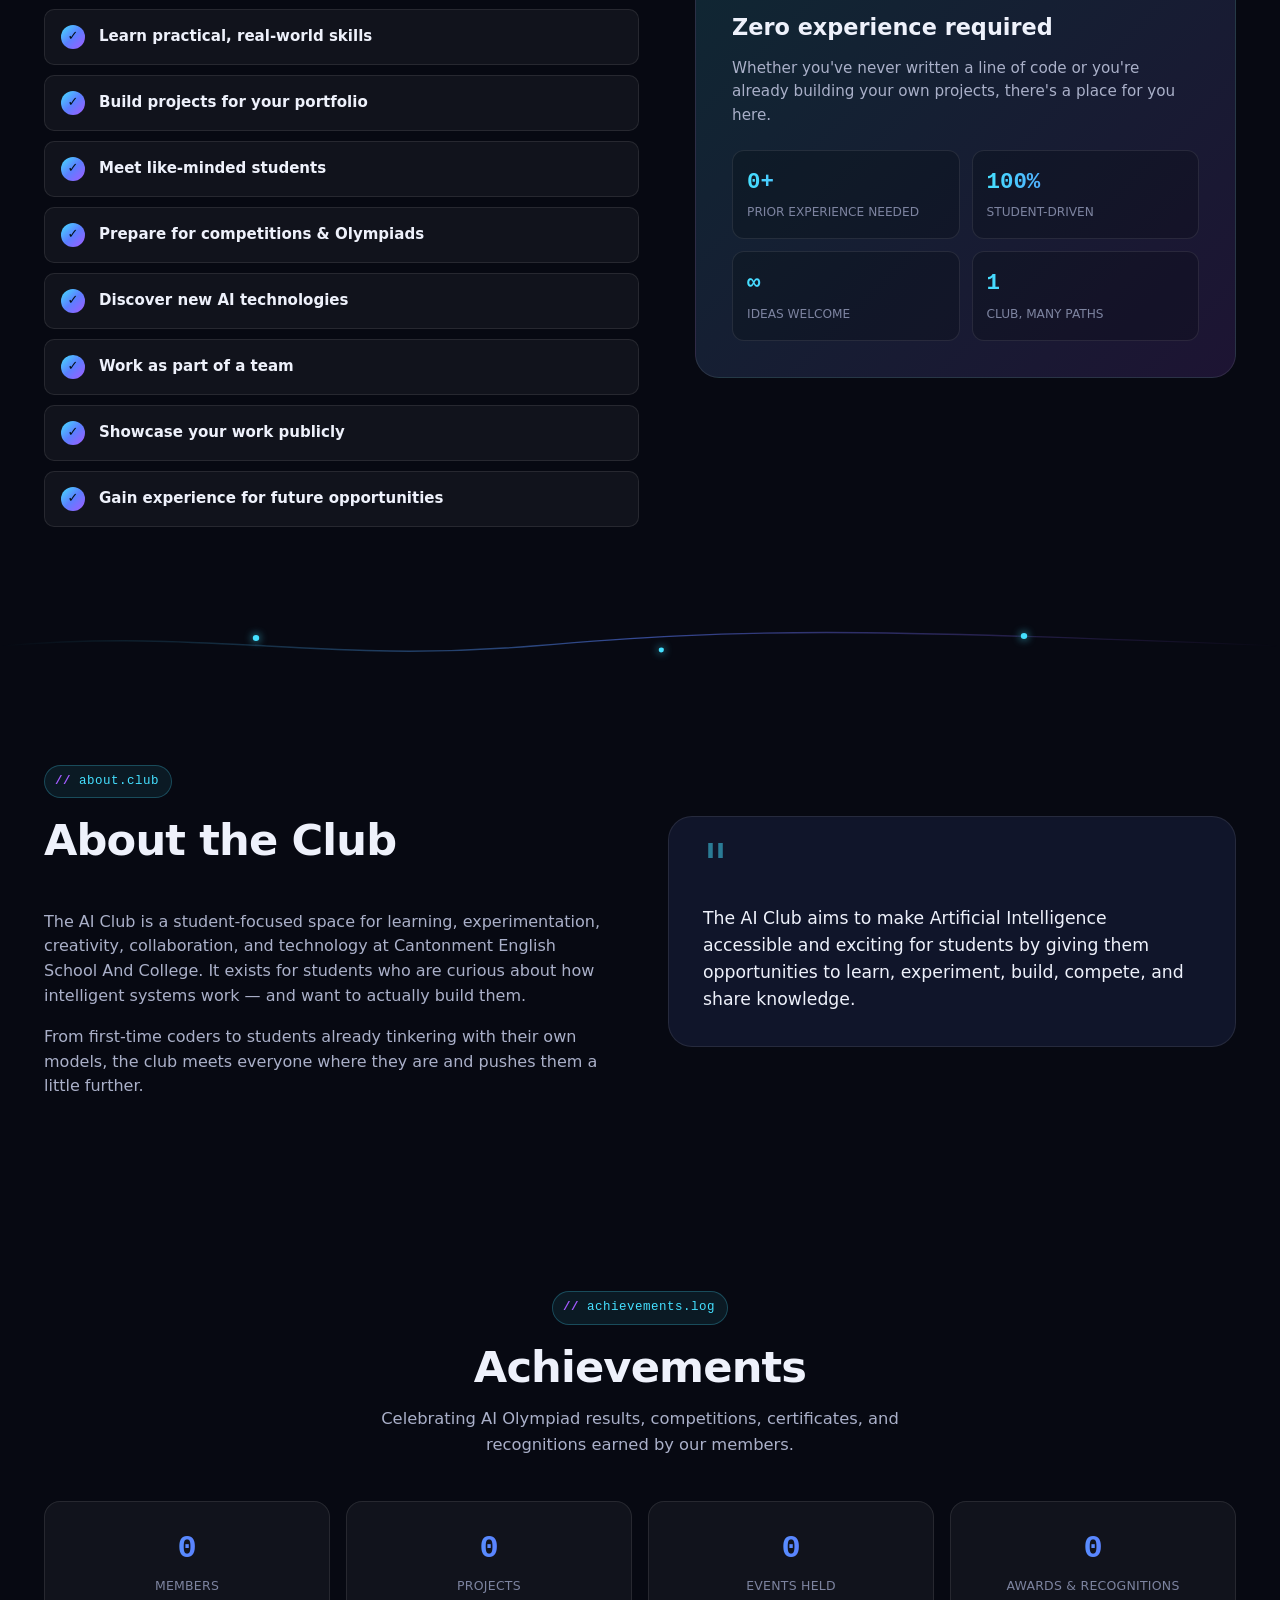
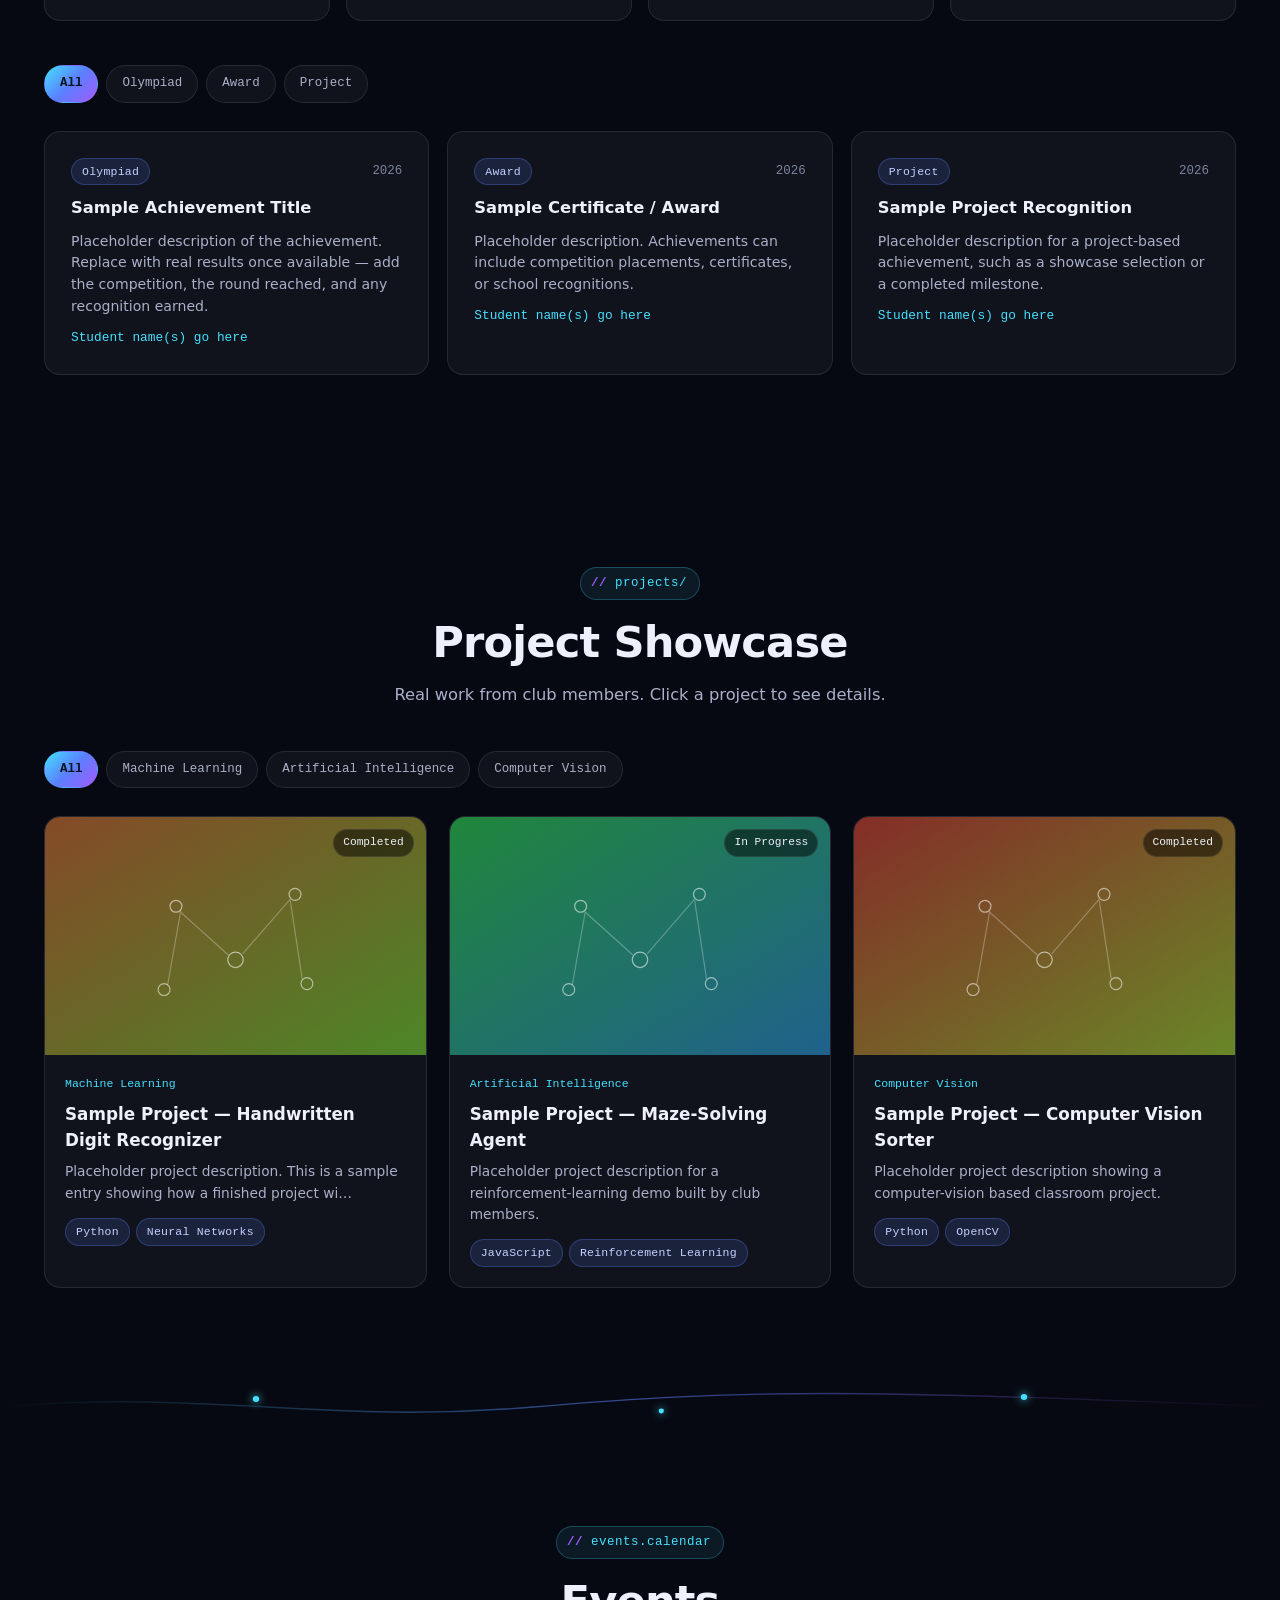
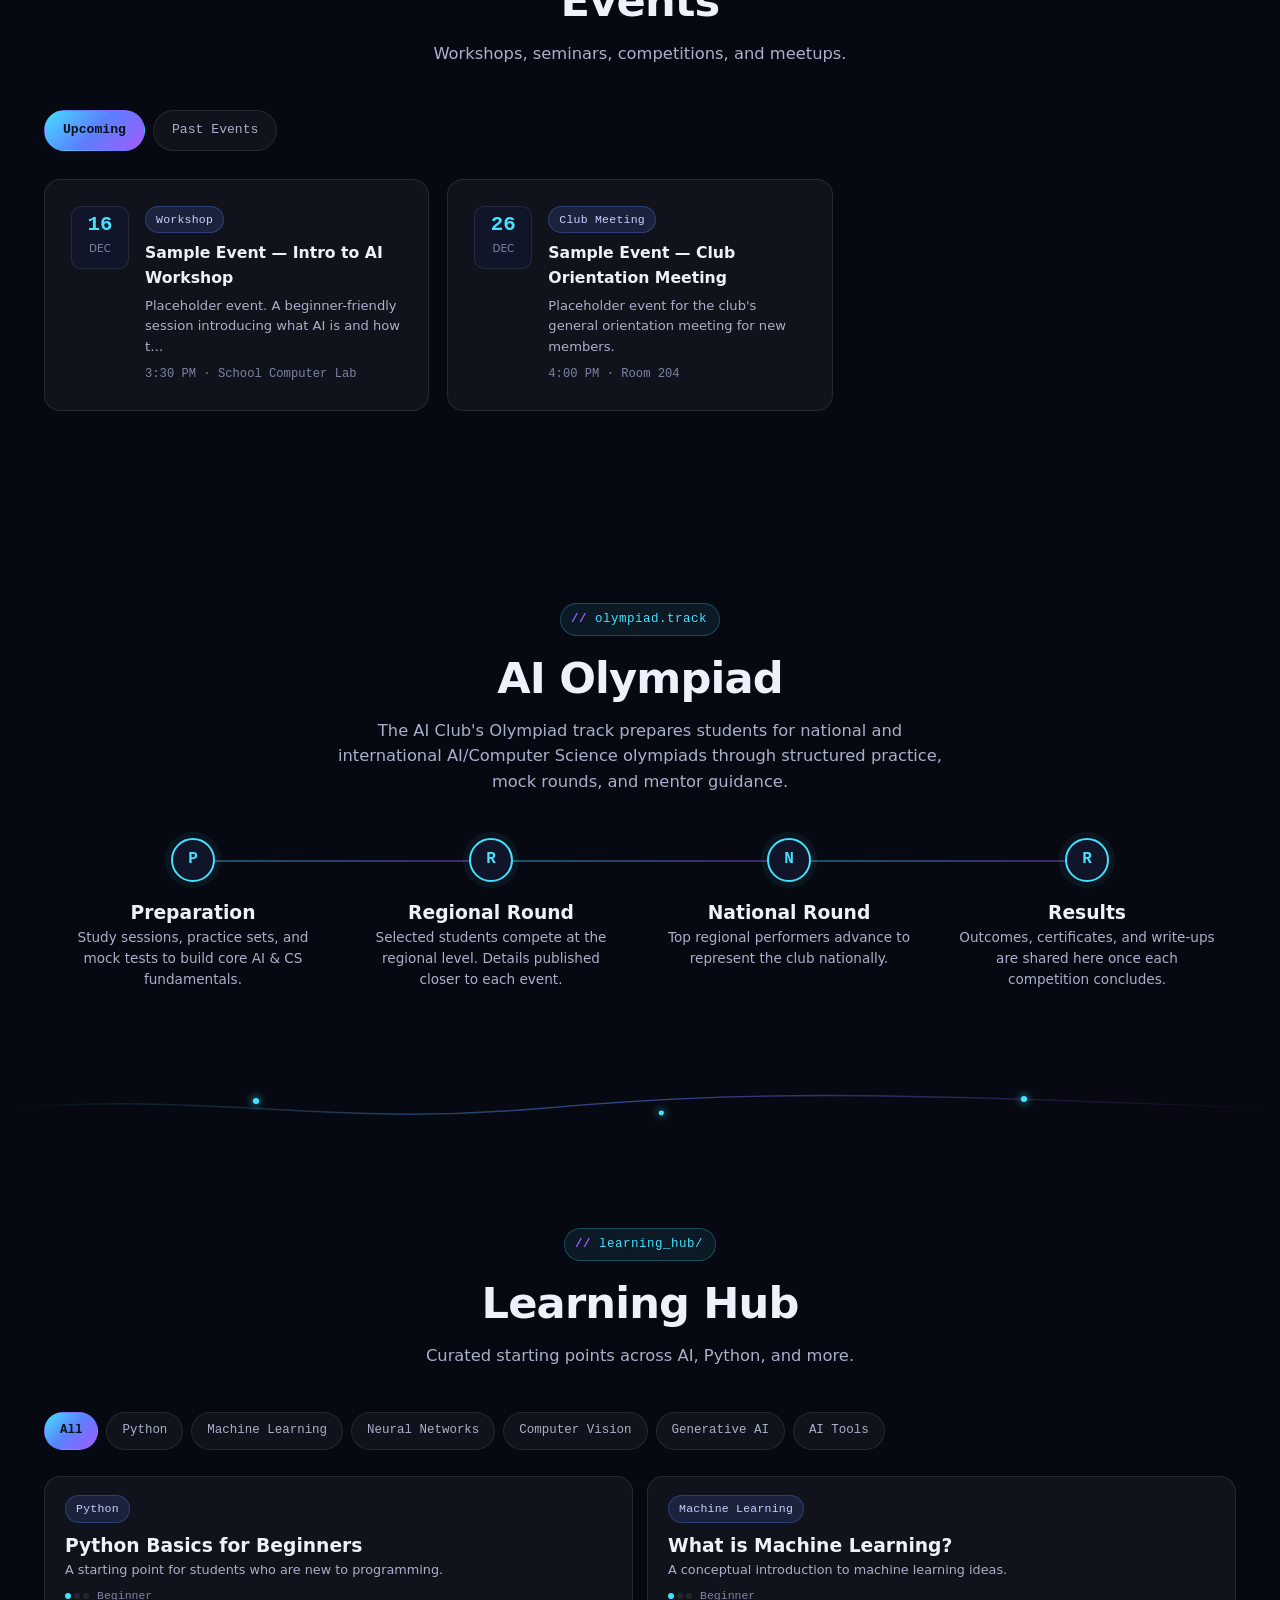
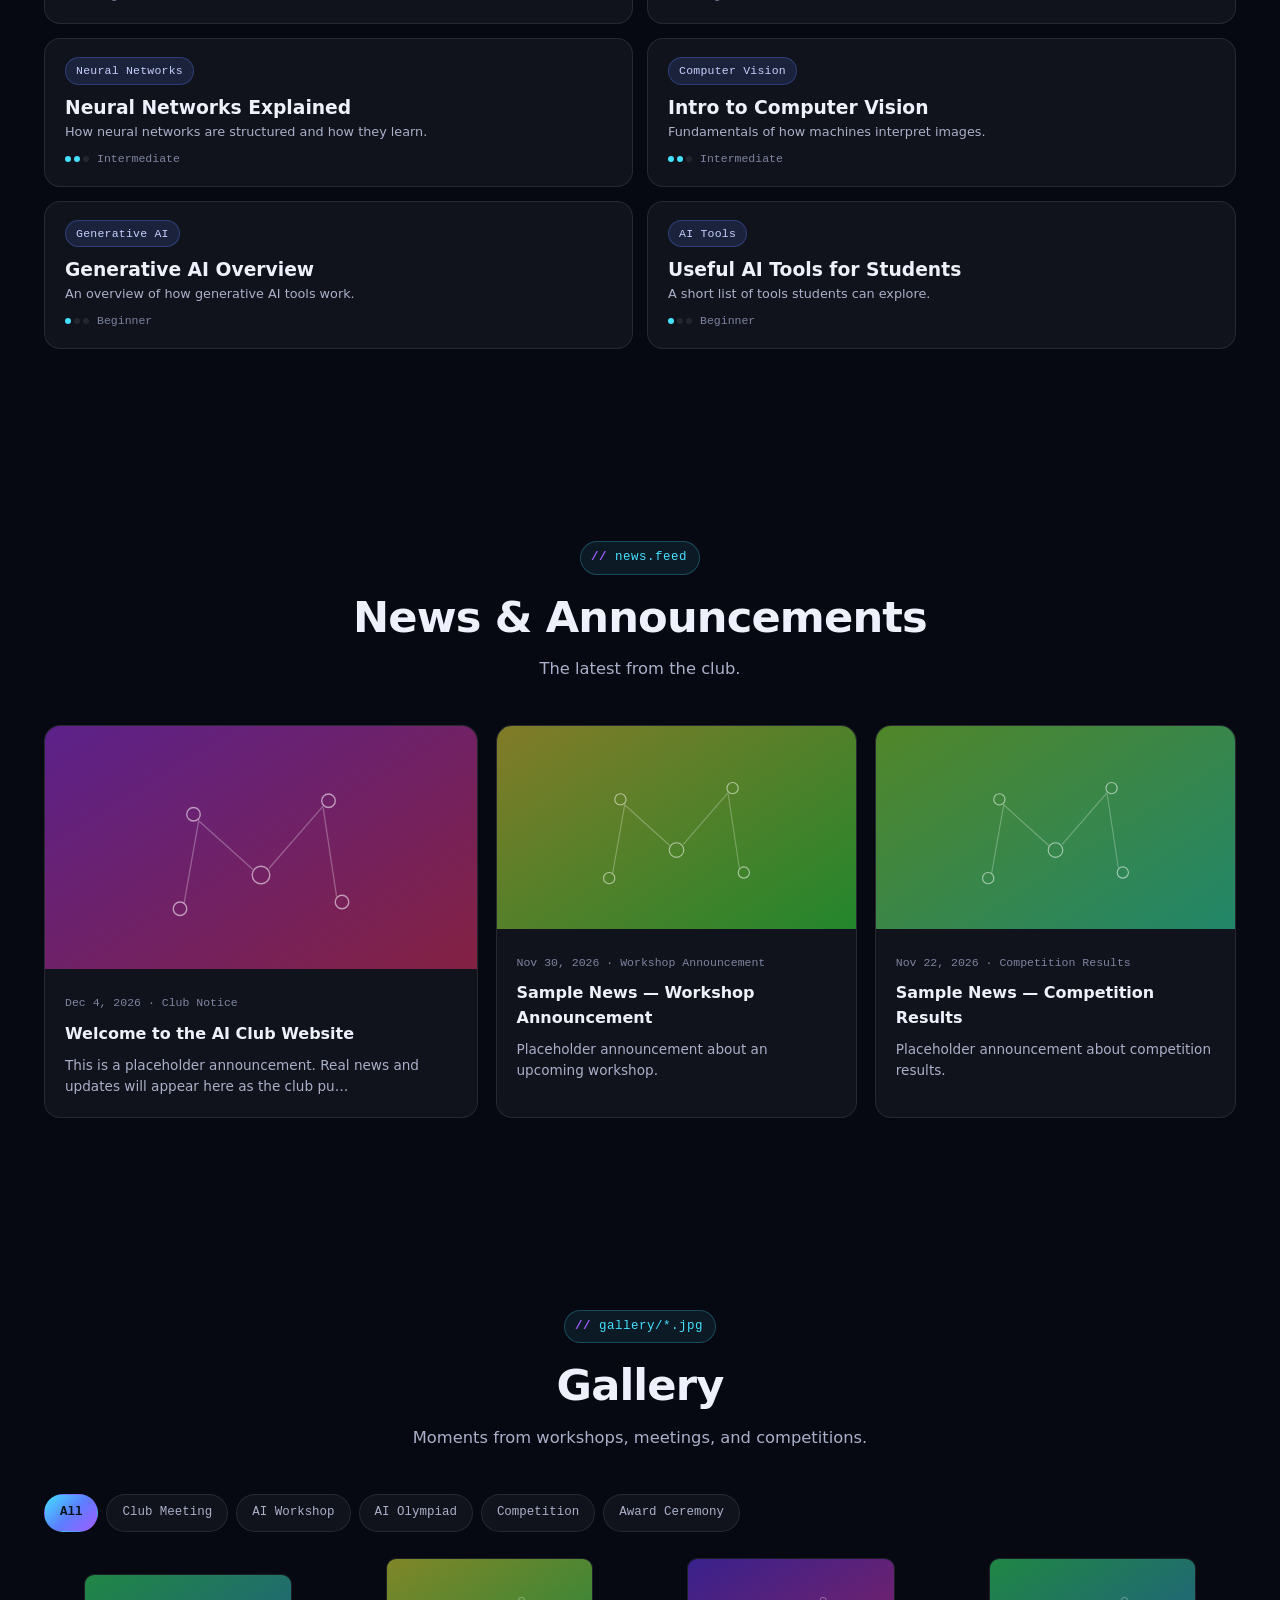
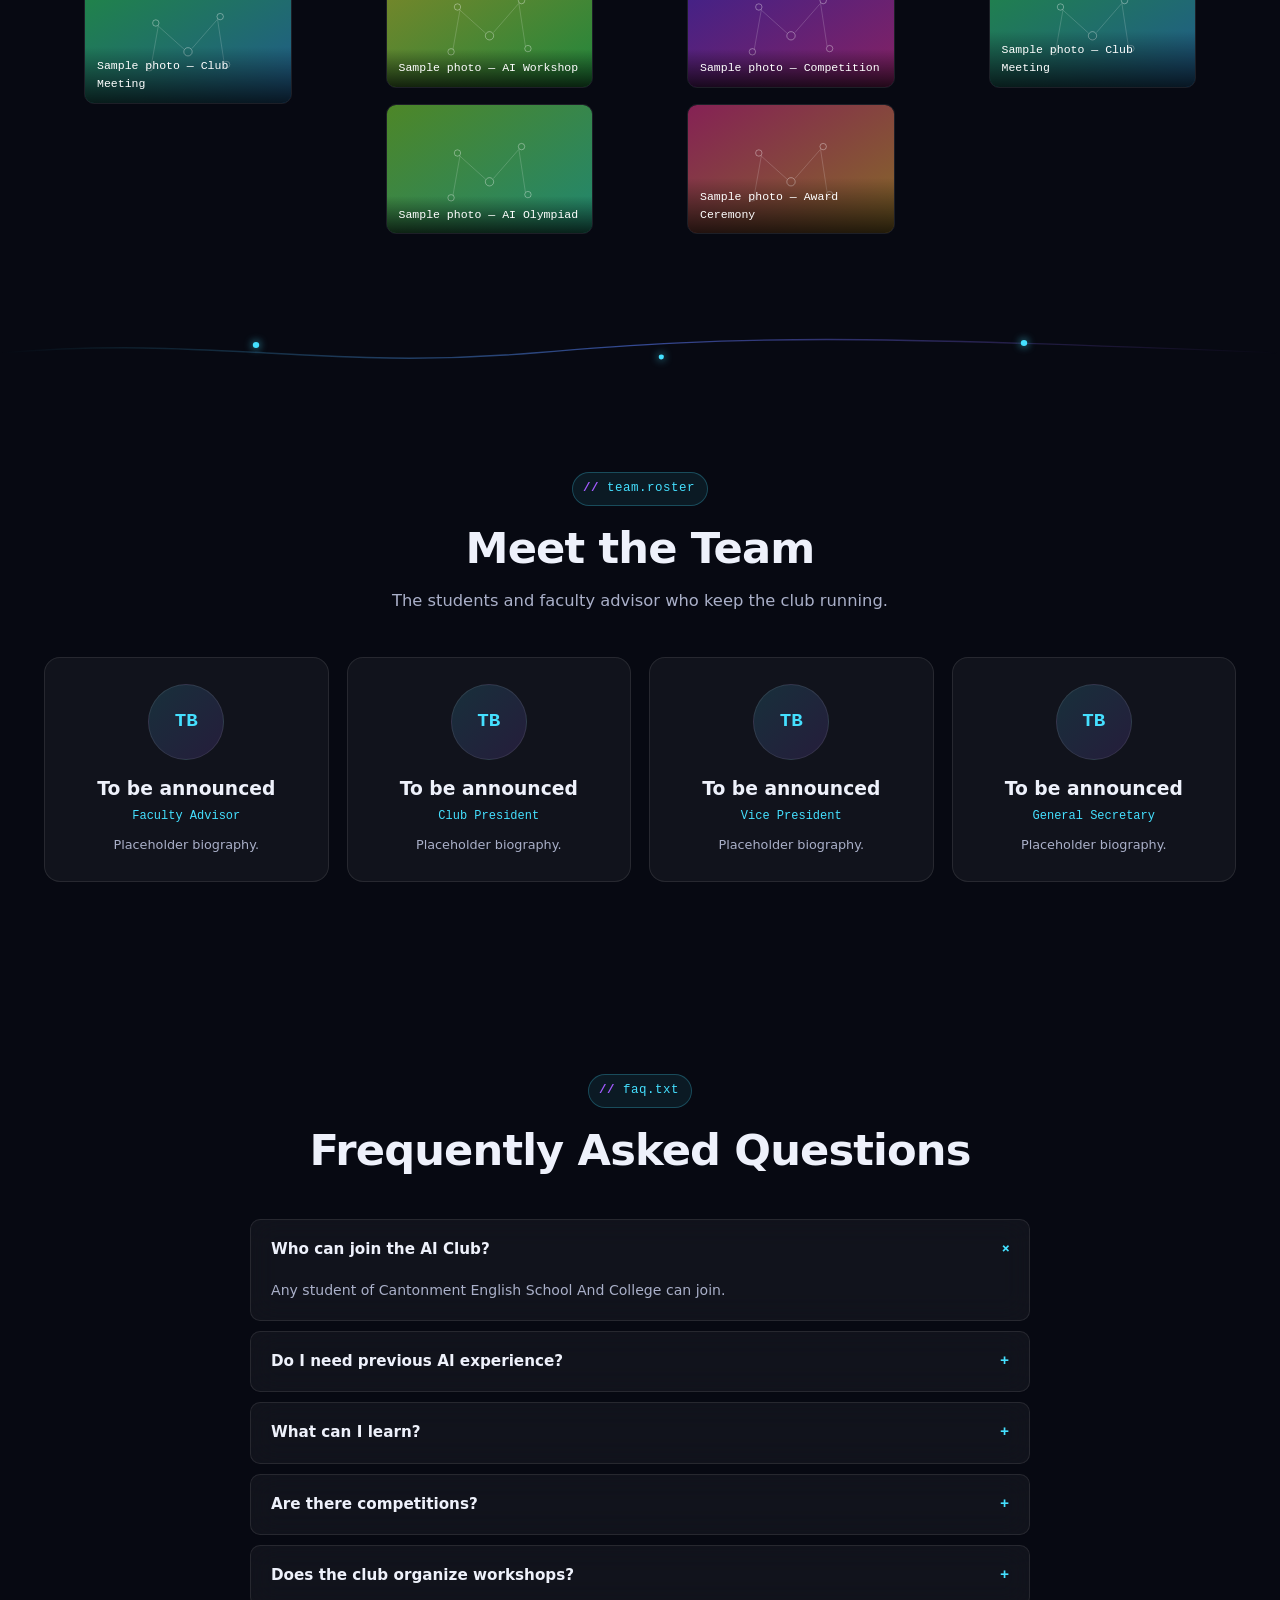
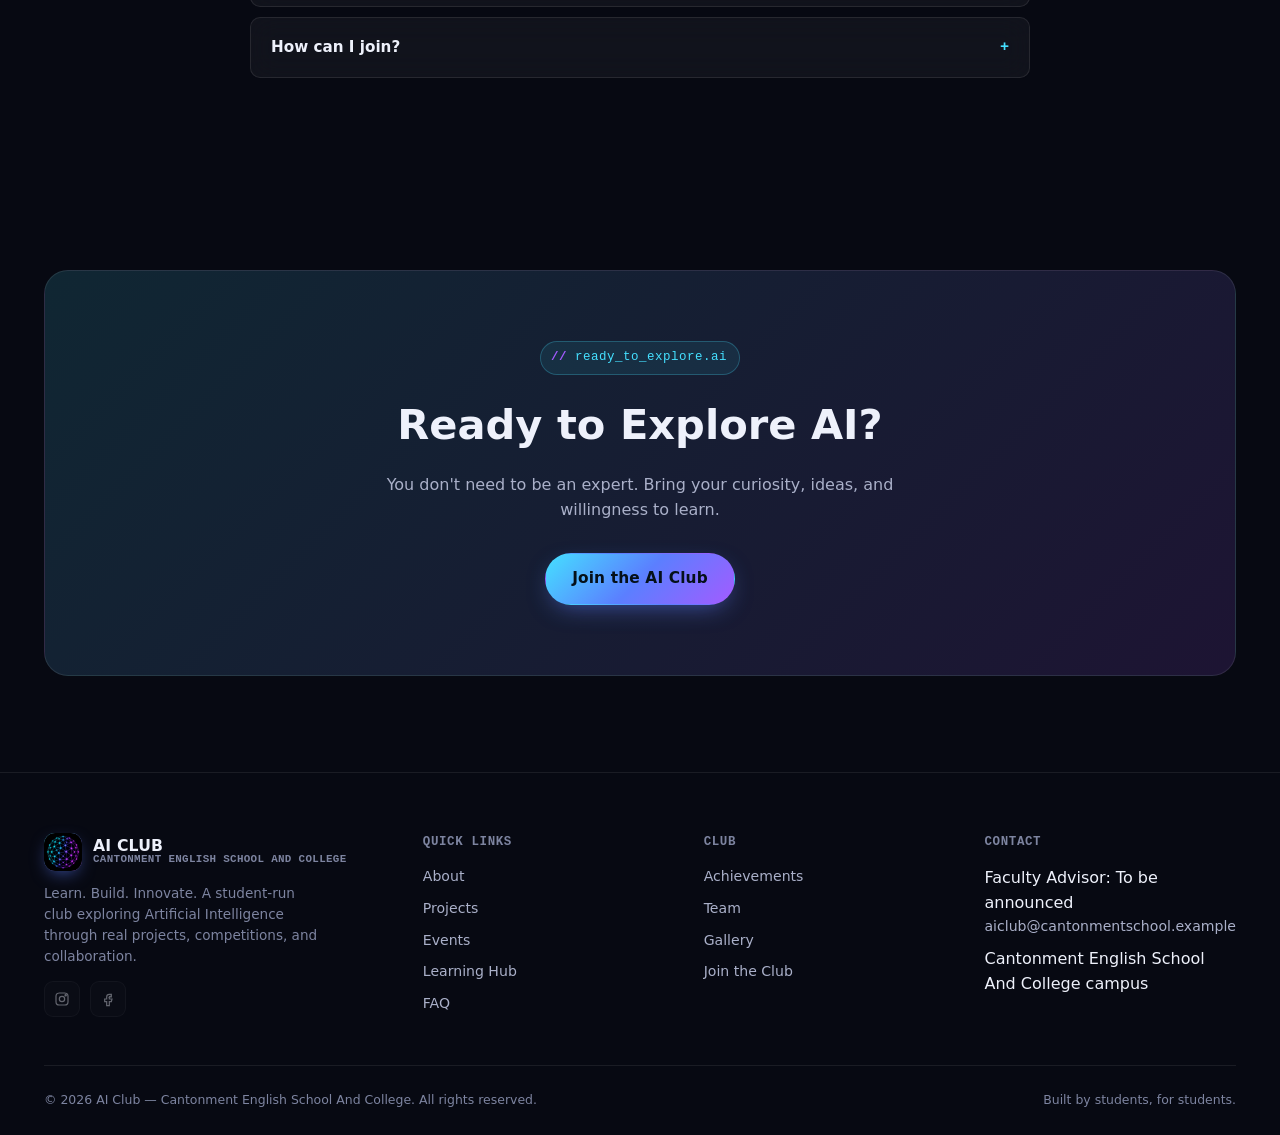
==== commit 13d2c1ec: "Update index.html" ====
--- a/index.html
+++ b/index.html
@@ -478,6 +478,7 @@
     <input type="text" id="assist-input" placeholder="Type a question…" maxlength="400" autocomplete="off" aria-label="Ask a question">
     <button type="submit" aria-label="Send">→</button>
   </form>
+  <div class="assist-remaining" id="assist-remaining"></div>
 </div>
 
 <!-- ============================== MODAL (projects / news) ============================== -->
--- a/css/style.css
+++ b/css/style.css
@@ -26,7 +26,7 @@
 
   --text-1:      #eef1fb;
   --text-2:      #aab0c9;
-  --text-3:      #6b7290;
+  --text-3:      #7d84a0;
 
   --ok:          #4ee3a3;
   --warn:        #ffb84d;
@@ -487,7 +487,7 @@
   background: rgba(255,255,255,.06); border:1px solid var(--glass-brd);
   margin-bottom:18px;
 }
-.intro-card h3{ position:relative; z-index:1; font-size:1.12rem; font-weight:800; margin-bottom:8px; }
+.intro-card h2{ position:relative; z-index:1; font-size:1.12rem; font-weight:800; margin-bottom:8px; }
 .intro-card p{ position:relative; z-index:1; color: var(--text-2); font-size:.92rem; }
 
 /* ==========================================================================
@@ -693,8 +693,9 @@
 @media (max-width:760px){ .gallery-grid{ columns: 2 160px; } }
 .gallery-item{
   break-inside: avoid; margin-bottom:14px; border-radius: var(--radius-sm);
-  overflow:hidden; cursor:pointer; position:relative; border:1px solid var(--glass-brd);
-}
+  overflow:hidden; position:relative; border:1px solid var(--glass-brd);
+}
+.gallery-btn{ display:block; cursor:pointer; }
 .gallery-item img{ width:100%; display:block; transition: transform .35s ease; }
 .gallery-item:hover img{ transform: scale(1.05); }
 .gallery-cap{
@@ -759,7 +760,7 @@
 @media (max-width:800px){ .footer-grid{ grid-template-columns: 1fr 1fr; } }
 @media (max-width:520px){ .footer-grid{ grid-template-columns: 1fr; } }
 .footer-brand p{ color: var(--text-3); font-size:.85rem; margin-top:12px; max-width:280px; }
-.footer-col h5{ font-size:.78rem; text-transform:uppercase; letter-spacing:.05em; color: var(--text-3); margin-bottom:14px; font-family: var(--font-mono); }
+.footer-col h3{ font-size:.78rem; text-transform:uppercase; letter-spacing:.05em; color: var(--text-3); margin-bottom:14px; font-family: var(--font-mono); font-weight:700; }
 .footer-col a, .footer-col li{ display:block; font-size:.88rem; color: var(--text-2); margin-bottom:10px; }
 .footer-col a:hover{ color: var(--cyan); }
 .footer-social{ display:flex; gap:10px; margin-top:14px; }
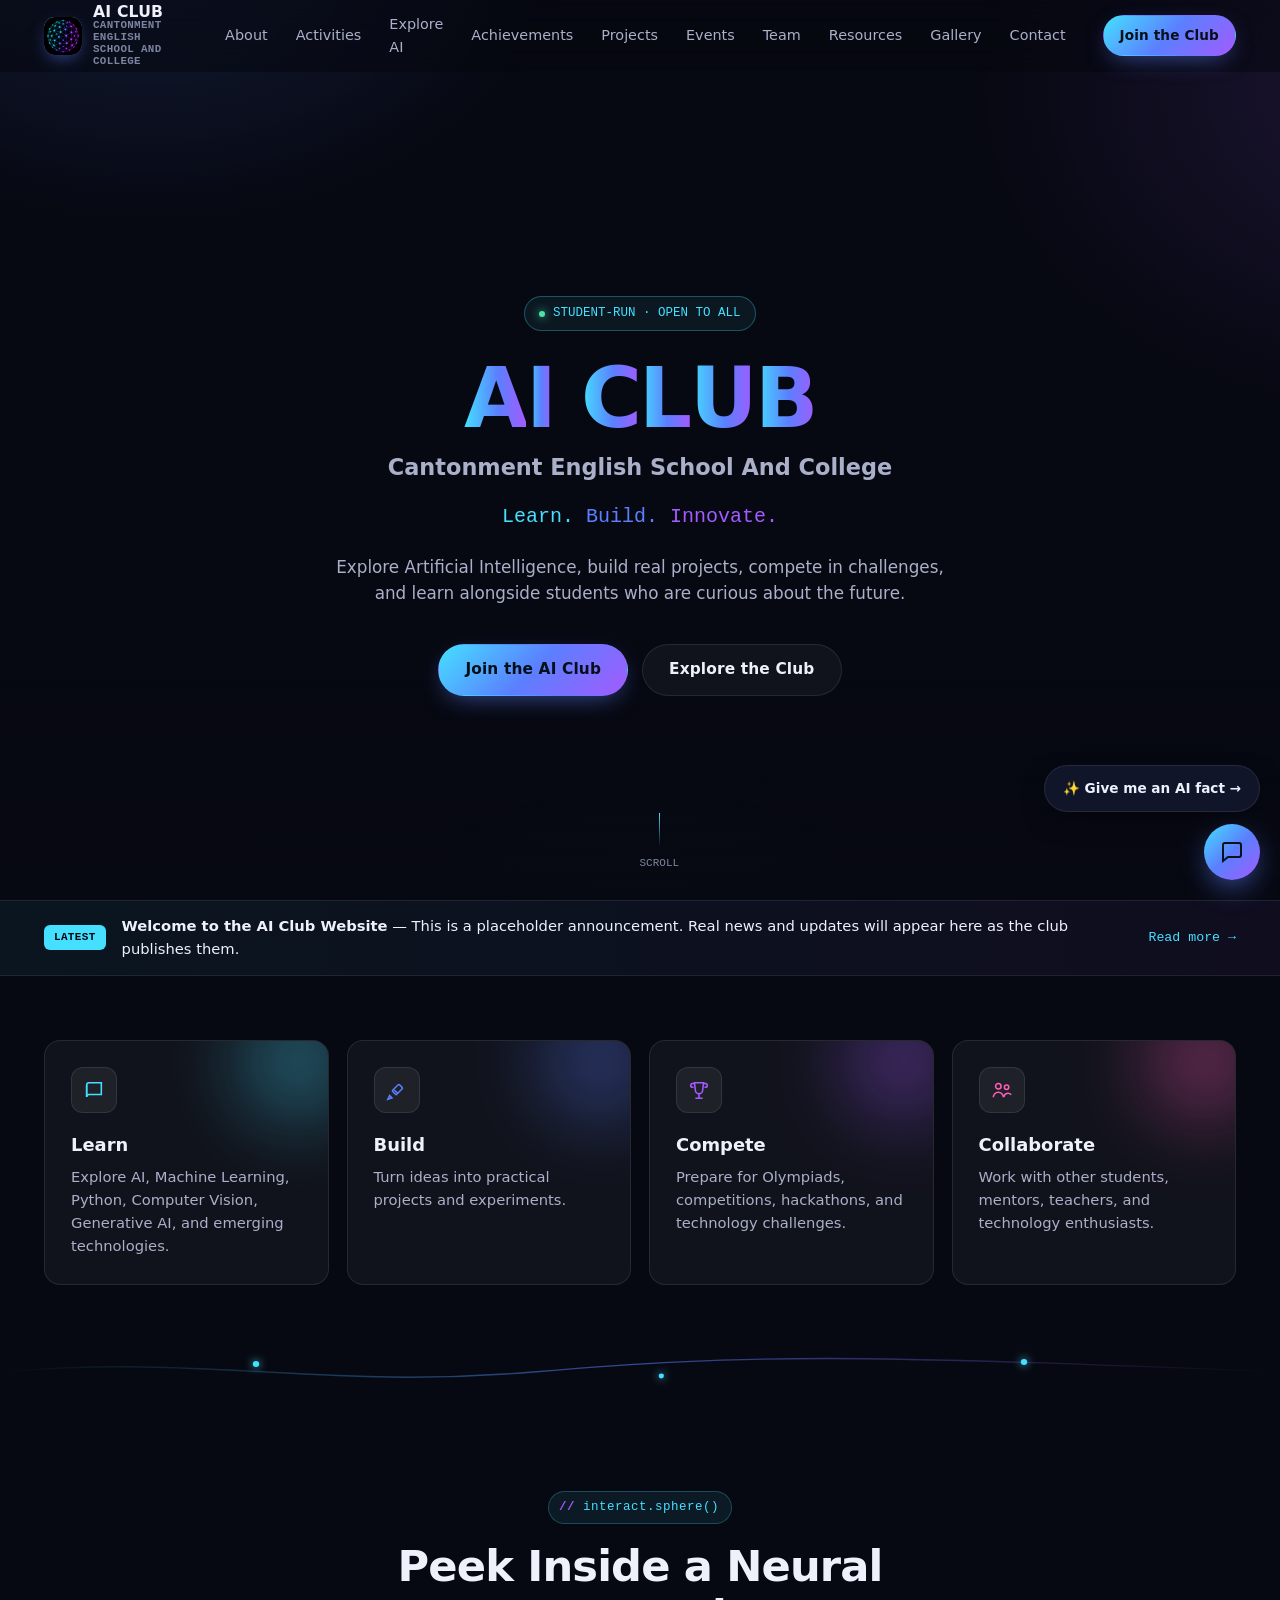
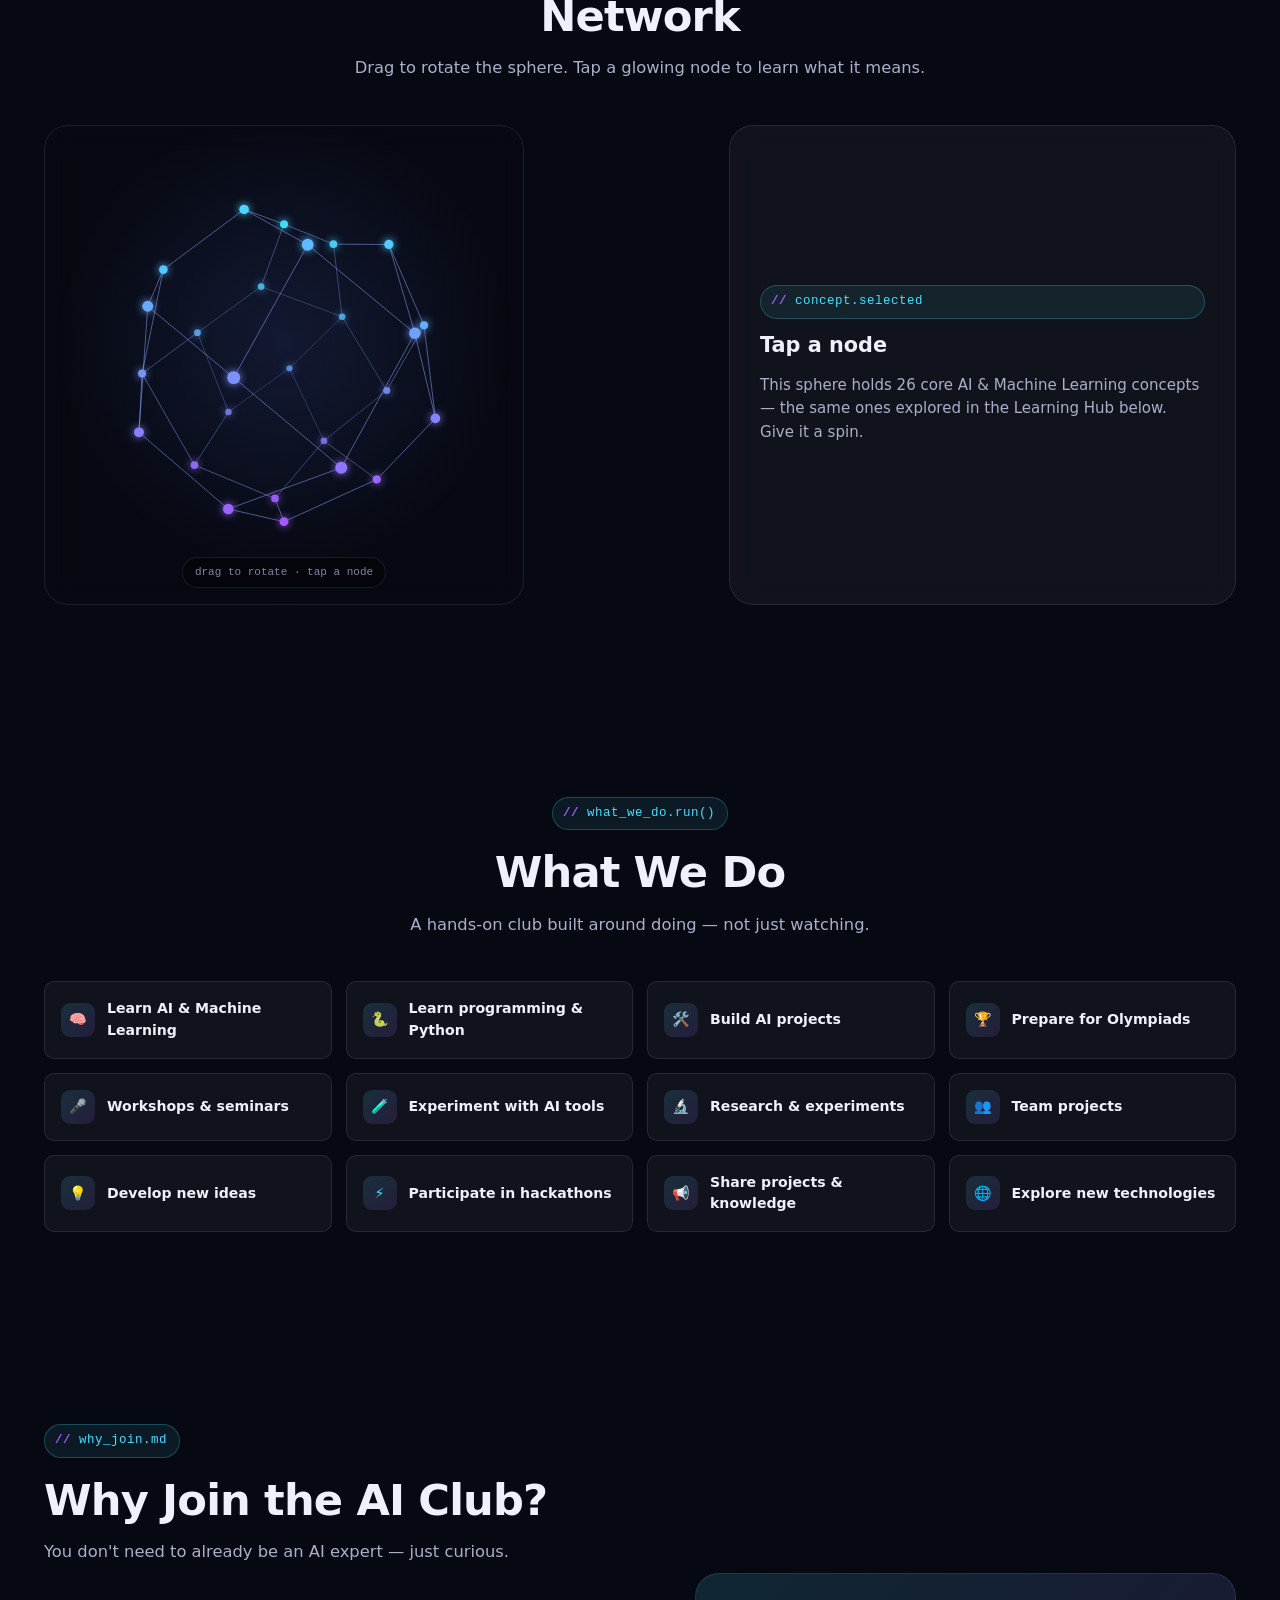
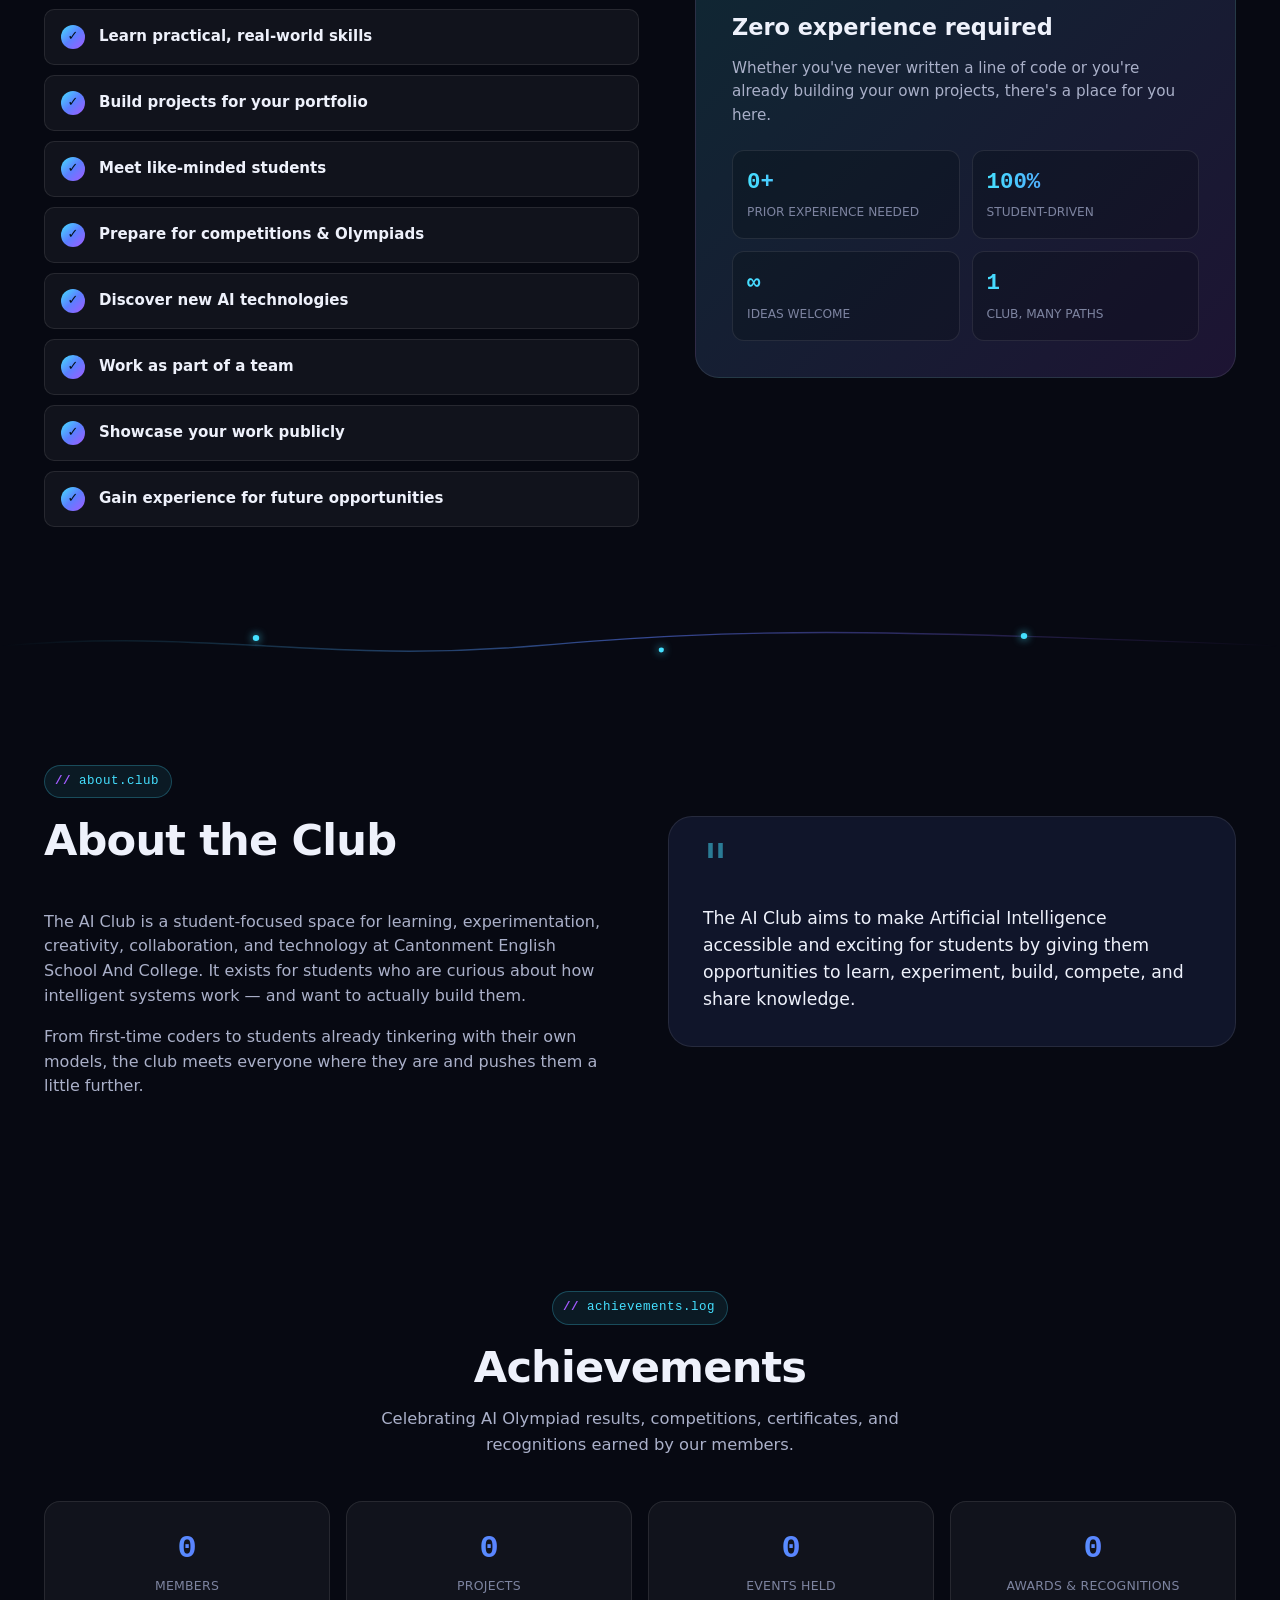
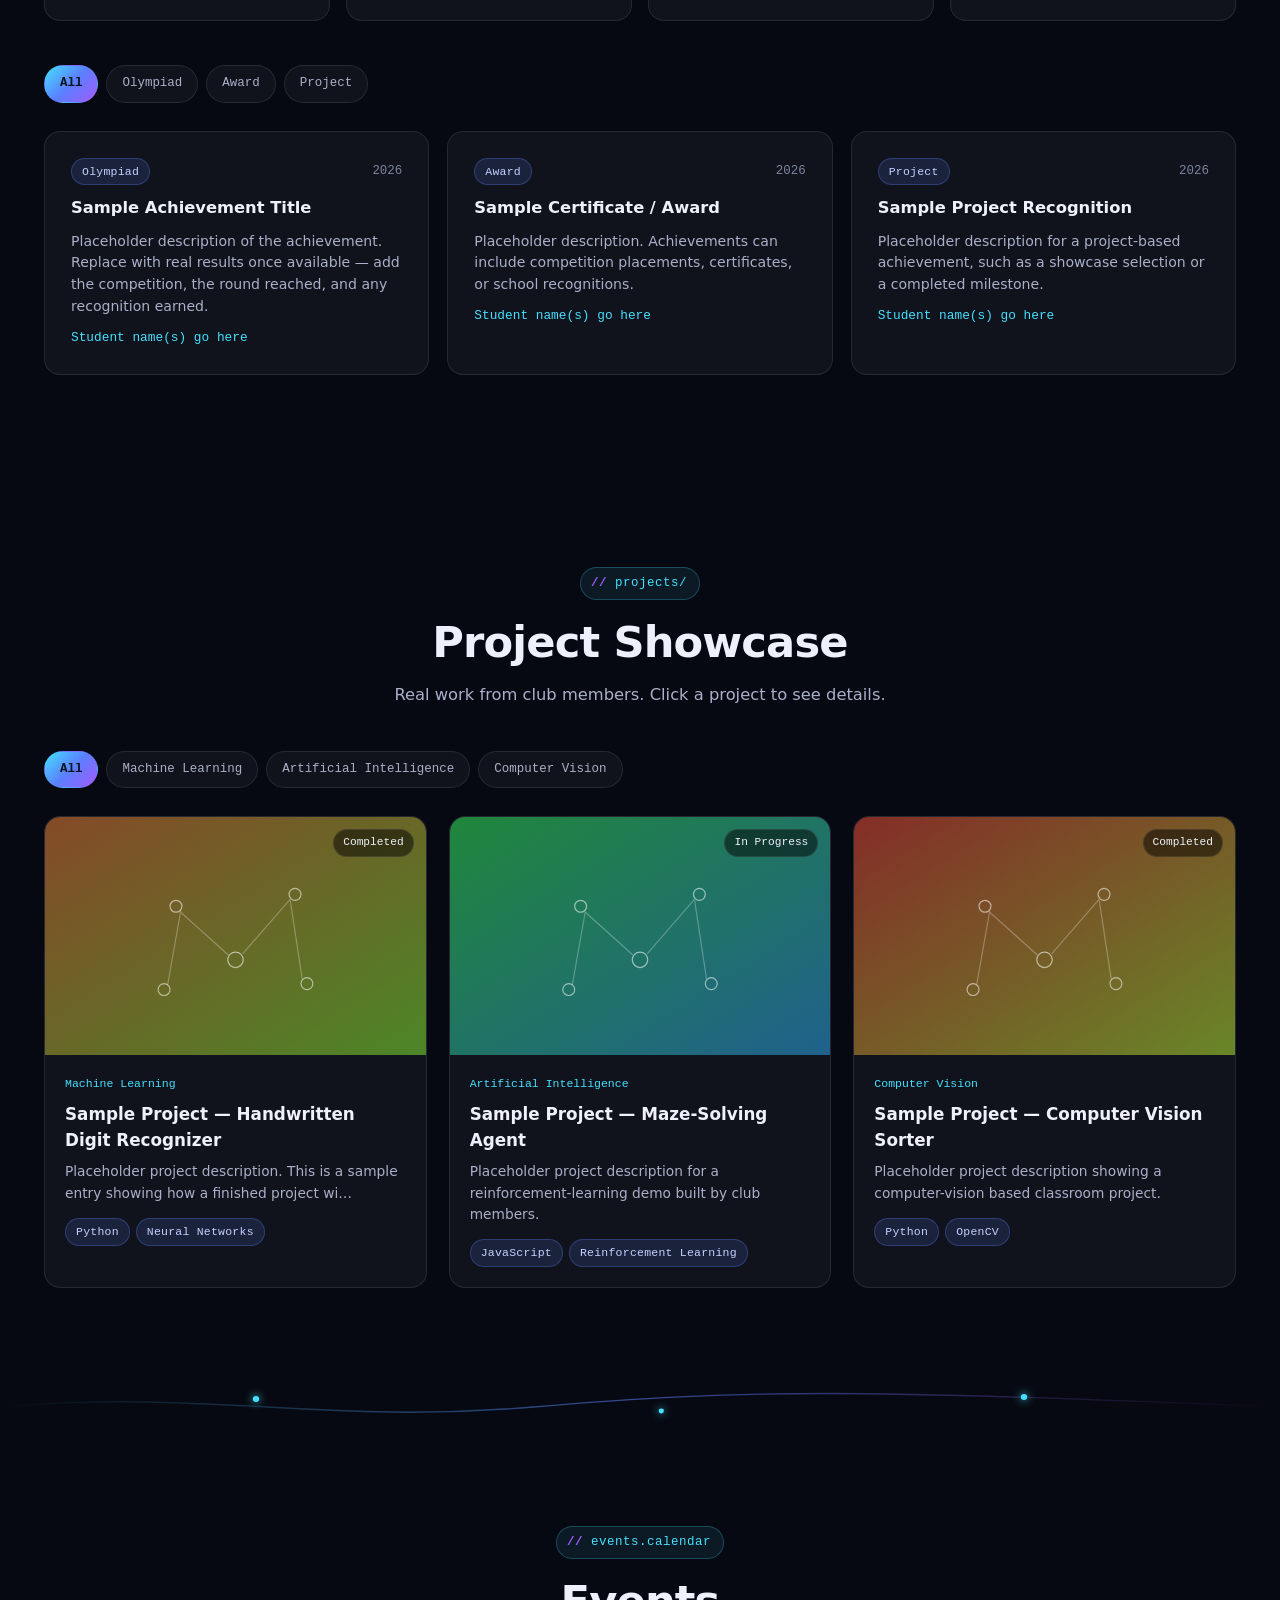
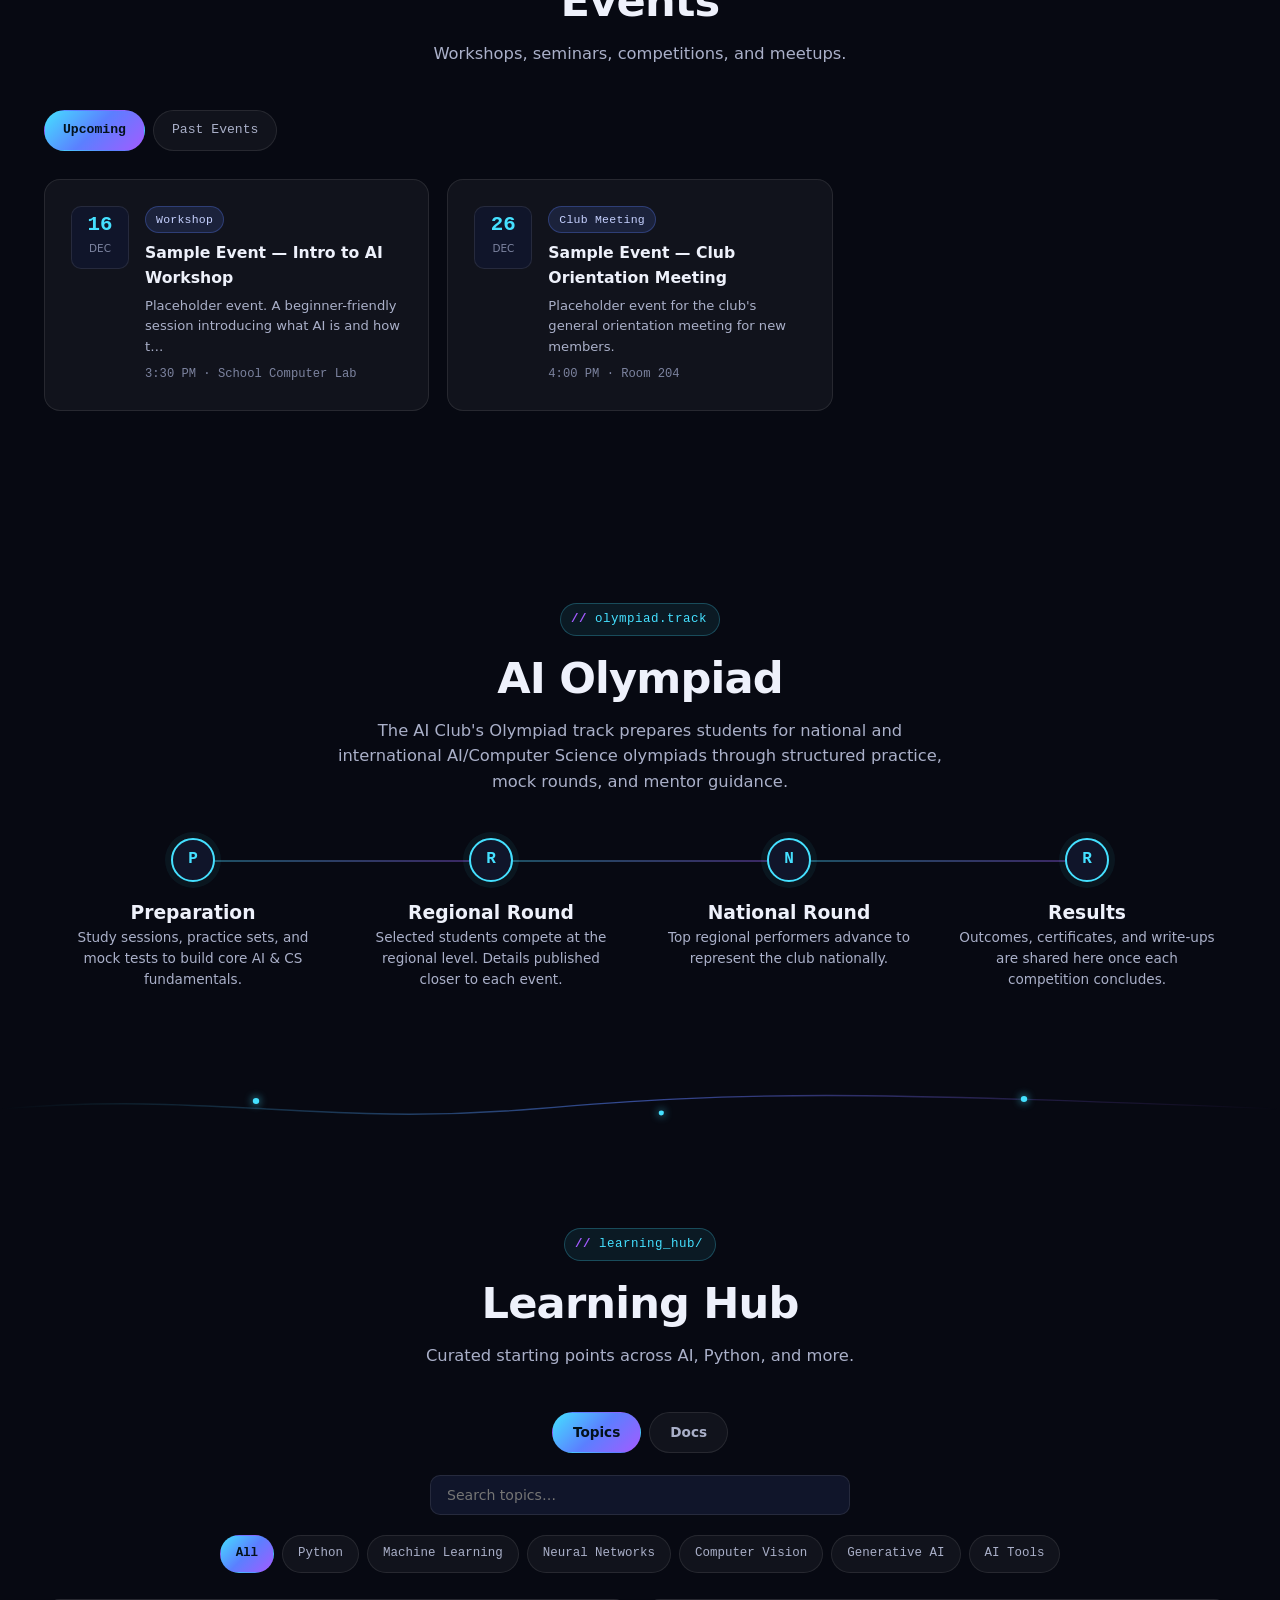
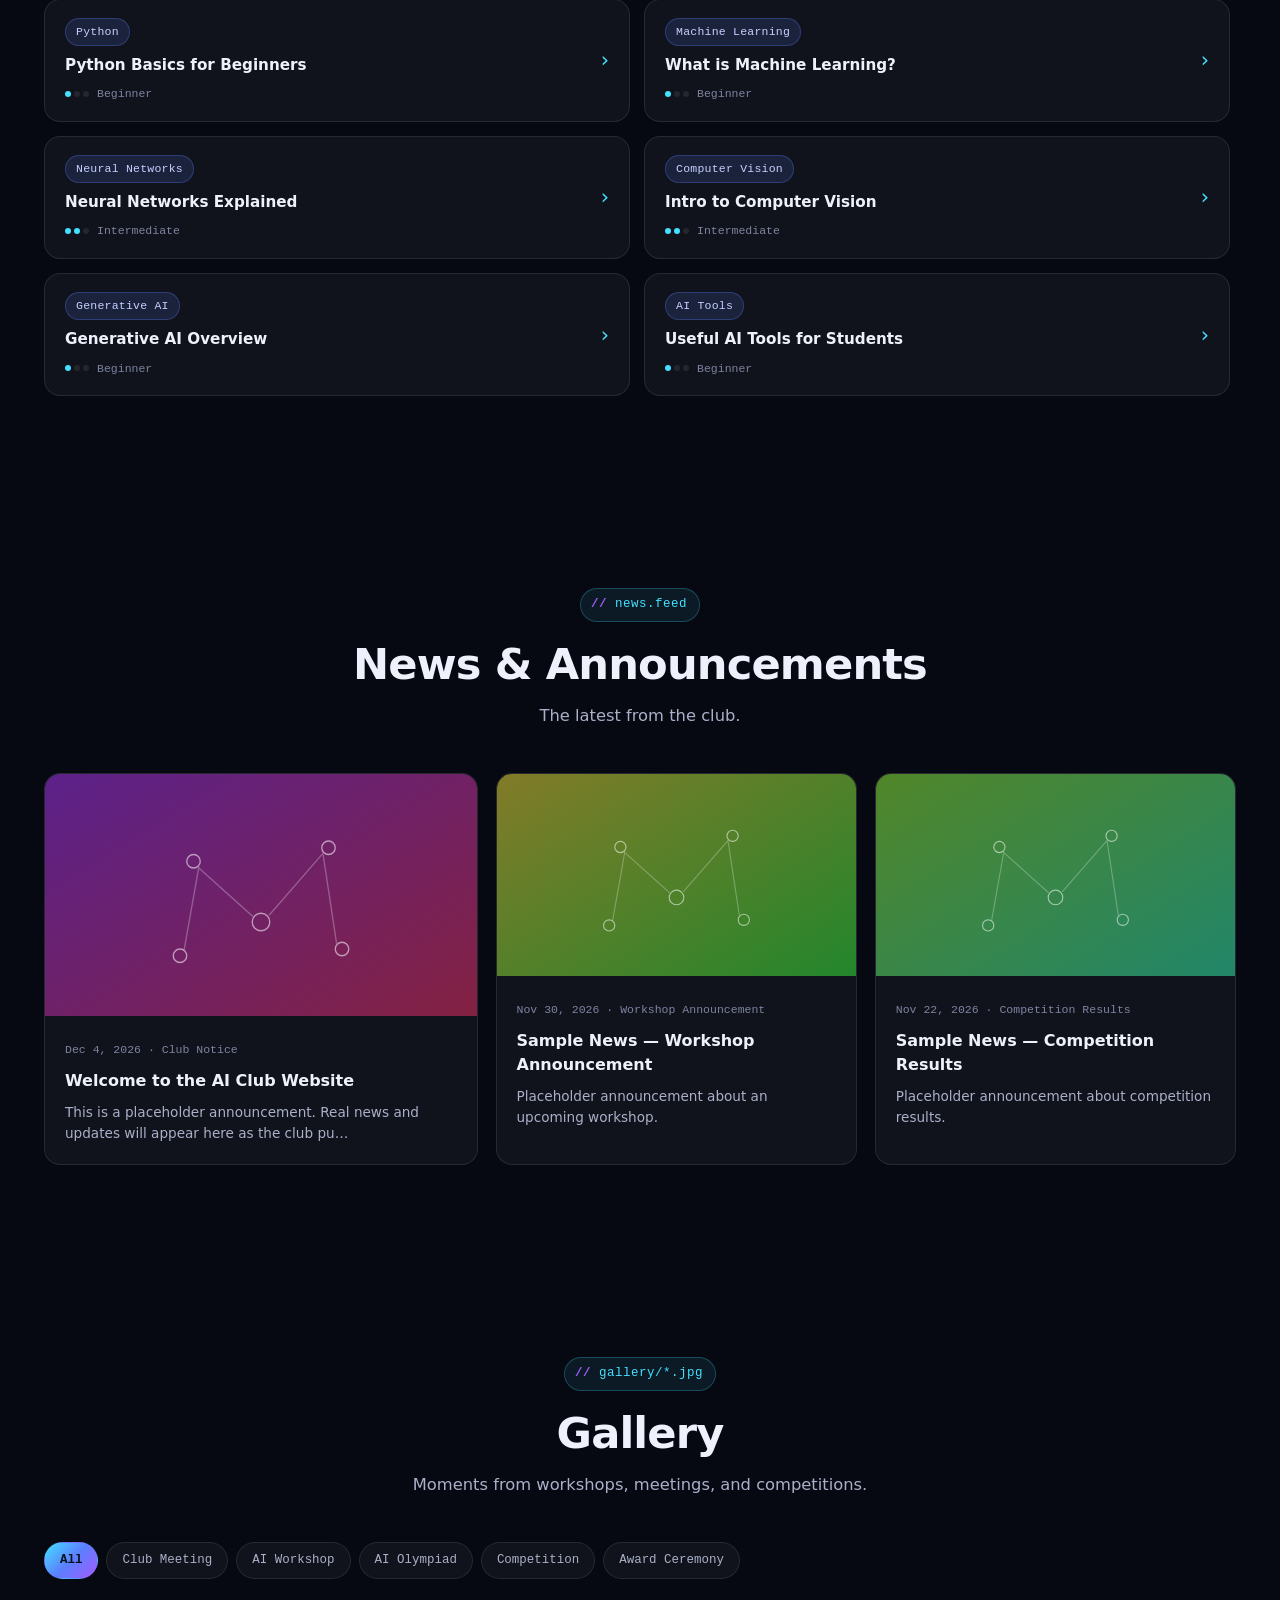
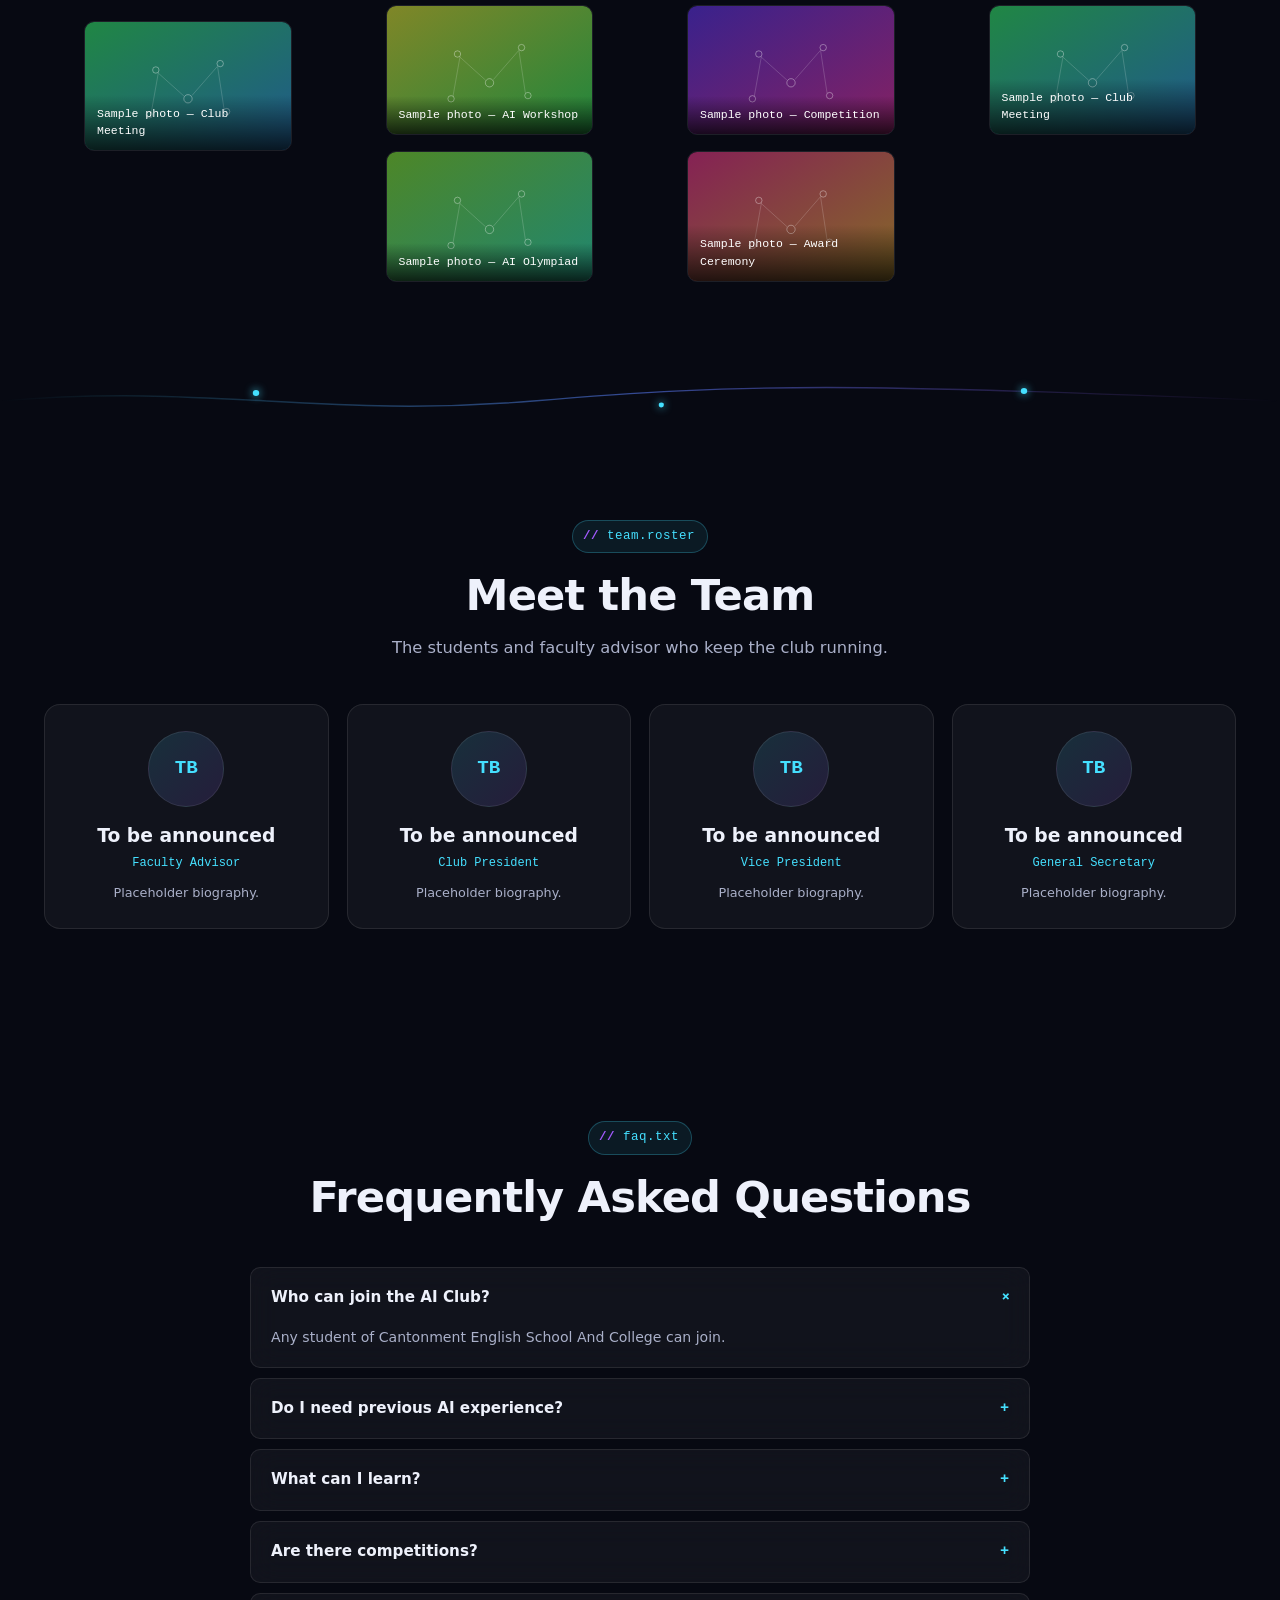
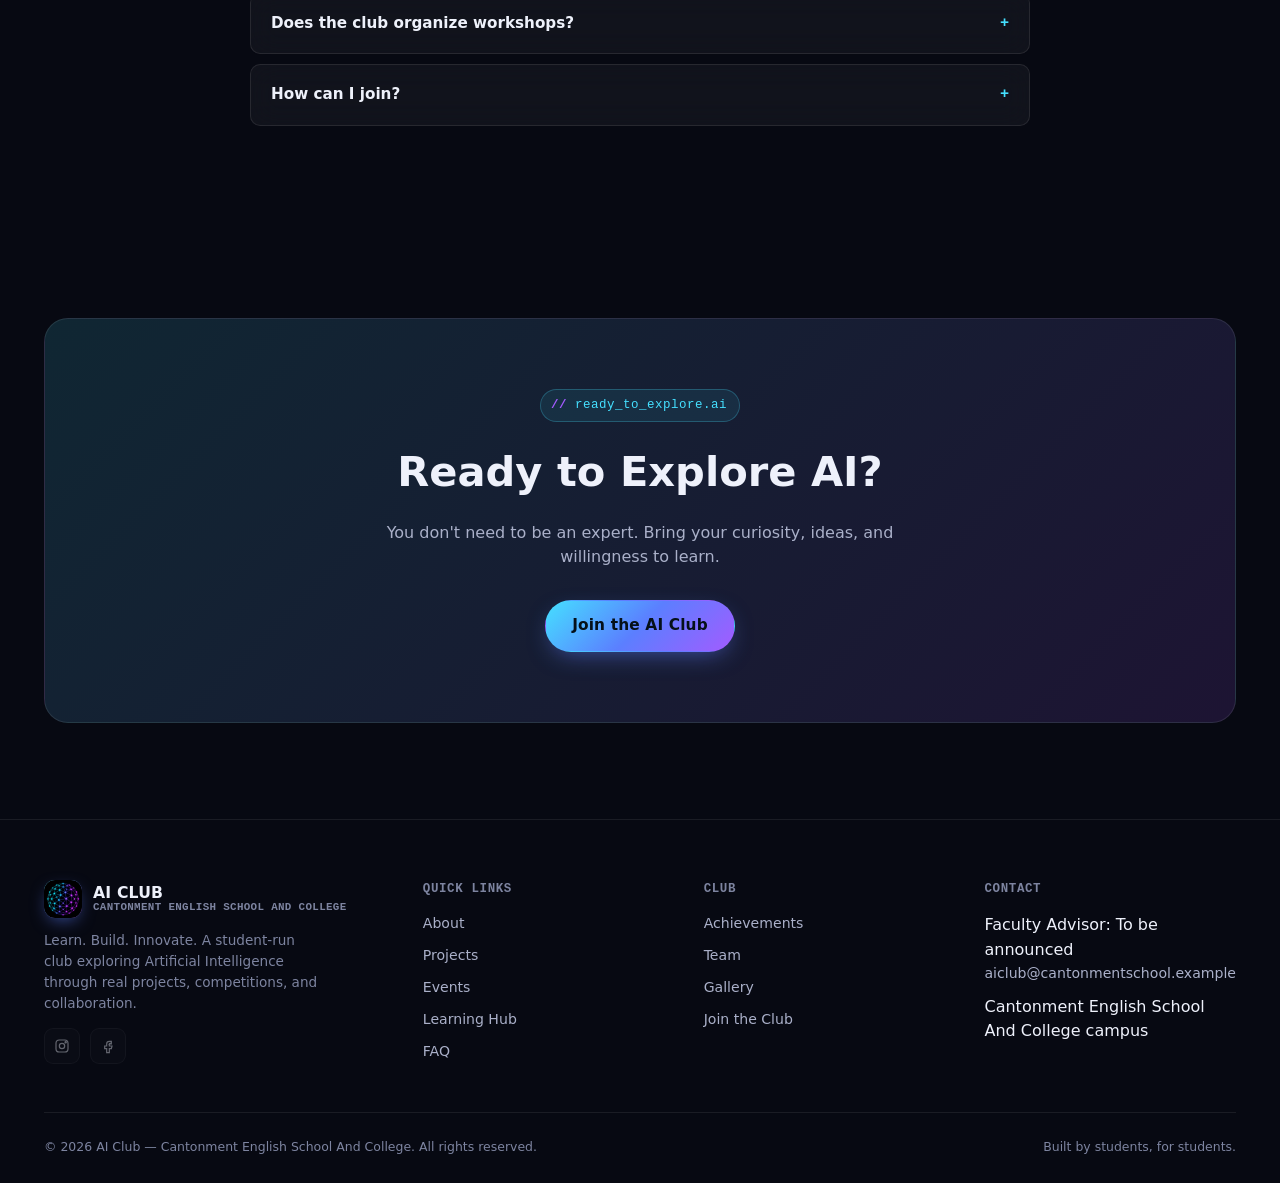
==== commit e15f4636: "Update index.html" ====
--- a/index.html
+++ b/index.html
@@ -333,8 +333,19 @@
       <h2 class="section-title">Learning Hub</h2>
       <p class="section-sub">Curated starting points across AI, Python, and more.</p>
     </div>
-    <div class="hub-topics" id="hub-topics"></div>
-    <div class="hub-grid" id="hub-grid"></div>
+    <div class="hub-tabs" id="hub-tabs">
+      <button class="hub-tab active" data-hubtab="topics">Topics</button>
+      <button class="hub-tab" data-hubtab="docs">Docs</button>
+    </div>
+    <div class="hub-pane" id="hub-pane-topics">
+      <input type="text" class="hub-search" id="hub-search" placeholder="Search topics…" aria-label="Search learning hub topics">
+      <div class="hub-topics" id="hub-topics"></div>
+      <div class="hub-scroll"><div class="hub-grid" id="hub-grid"></div></div>
+    </div>
+    <div class="hub-pane" id="hub-pane-docs" hidden>
+      <input type="text" class="hub-search" id="docs-search" placeholder="Search docs…" aria-label="Search documents">
+      <div class="hub-scroll"><div class="hub-grid" id="docs-grid"></div></div>
+    </div>
   </div>
 </section>
 
--- a/css/style.css
+++ b/css/style.css
@@ -671,17 +671,39 @@
 /* ==========================================================================
    LEARNING HUB
    ========================================================================== */
-.hub-topics{ display:flex; gap:8px; flex-wrap:wrap; margin-bottom:26px; }
+.hub-tabs{ display:flex; gap:8px; justify-content:center; margin-bottom:22px; }
+.hub-tab{
+  padding:9px 20px; border-radius:999px; font-size:.85rem; font-weight:700;
+  color: var(--text-2); border:1px solid var(--glass-brd); background: var(--glass);
+  transition: all .15s ease;
+}
+.hub-tab:hover{ color: var(--text-1); }
+.hub-tab.active{ background: var(--grad-main); color:#04121c; border-color:transparent; }
+.hub-pane[hidden]{ display:none; }
+
+.hub-search{
+  display:block; width:100%; max-width:420px; margin: 0 auto 20px;
+  background: var(--surface-2); border:1px solid var(--glass-brd); border-radius:10px;
+  padding: 11px 16px; color: var(--text-1); font-size:.88rem; font-family: var(--font-body);
+}
+.hub-search:focus{ outline:none; border-color: var(--cyan); }
+
+.hub-topics{ display:flex; gap:8px; flex-wrap:wrap; margin-bottom:26px; justify-content:center; }
+.hub-scroll{ max-height: 560px; overflow-y:auto; padding-right:6px; }
 .hub-grid{ display:grid; grid-template-columns: repeat(2,1fr); gap:14px; }
 @media (max-width:760px){ .hub-grid{ grid-template-columns:1fr; } }
-.hub-item{ display:flex; align-items:center; justify-content:space-between; gap:14px; padding:18px 20px; }
-.hub-item h4{ font-size:.95rem; font-weight:800; margin-bottom:4px; }
+.hub-item{
+  display:flex; align-items:center; justify-content:space-between; gap:14px; padding:18px 20px;
+  cursor:pointer; transition: border-color .15s ease, transform .15s ease;
+}
+.hub-item:hover, .hub-item:focus-visible{ border-color: rgba(69,224,255,.4); transform: translateY(-1px); outline:none; }
+.hub-item h3{ font-size:.95rem; font-weight:800; margin-bottom:4px; }
 .hub-item p{ font-size:.8rem; color: var(--text-2); }
 .hub-meta{ display:flex; gap:8px; margin-top:8px; align-items:center; }
 .diff-dot{ display:inline-flex; gap:3px; }
 .diff-dot i{ width:6px; height:6px; border-radius:50%; background: var(--line); }
 .diff-dot i.on{ background: var(--cyan); }
-.hub-arrow{ flex-shrink:0; color: var(--cyan); }
+.hub-arrow{ flex-shrink:0; color: var(--cyan); font-size:1.3rem; }
 
 /* ==========================================================================
    GALLERY
@@ -842,6 +864,10 @@
 .assist-live-divider span{ font-family: var(--font-mono); font-size:.65rem; color: var(--text-3); white-space:nowrap; }
 
 .assist-form{ display:flex; gap:8px; padding:14px 18px 18px; flex-shrink:0; }
+.assist-remaining{
+  text-align:center; padding: 0 18px 14px; margin-top:-8px;
+  font-family: var(--font-mono); font-size:.68rem; color: var(--text-3);
+}
 .assist-form input{ flex:1; background: var(--surface-2); border:1px solid var(--glass-brd); border-radius:10px; padding:10px 12px; color: var(--text-1); font-size:.85rem; }
 .assist-form input:disabled{ opacity:.6; }
 .assist-form button{ width:40px; height:40px; border-radius:10px; background: var(--grad-main); border:none; color:#04121c; cursor:pointer; flex-shrink:0; }
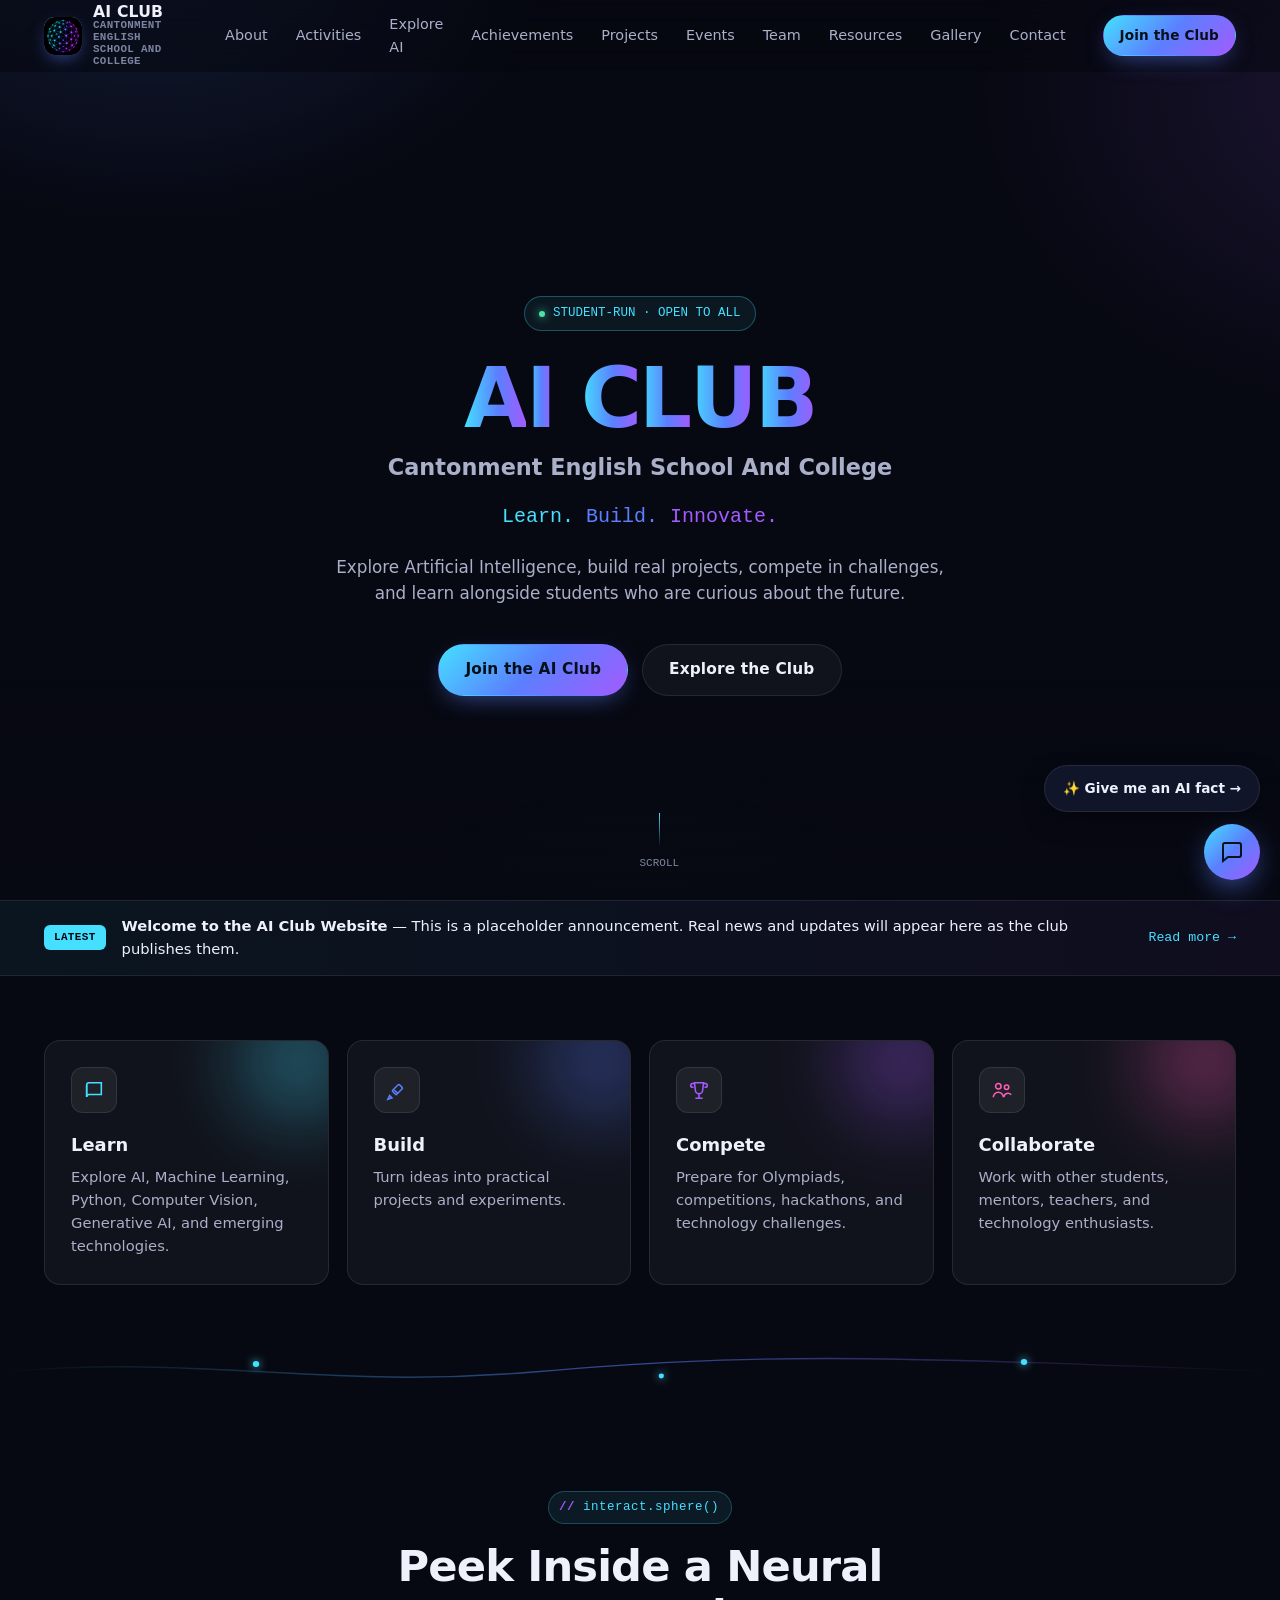
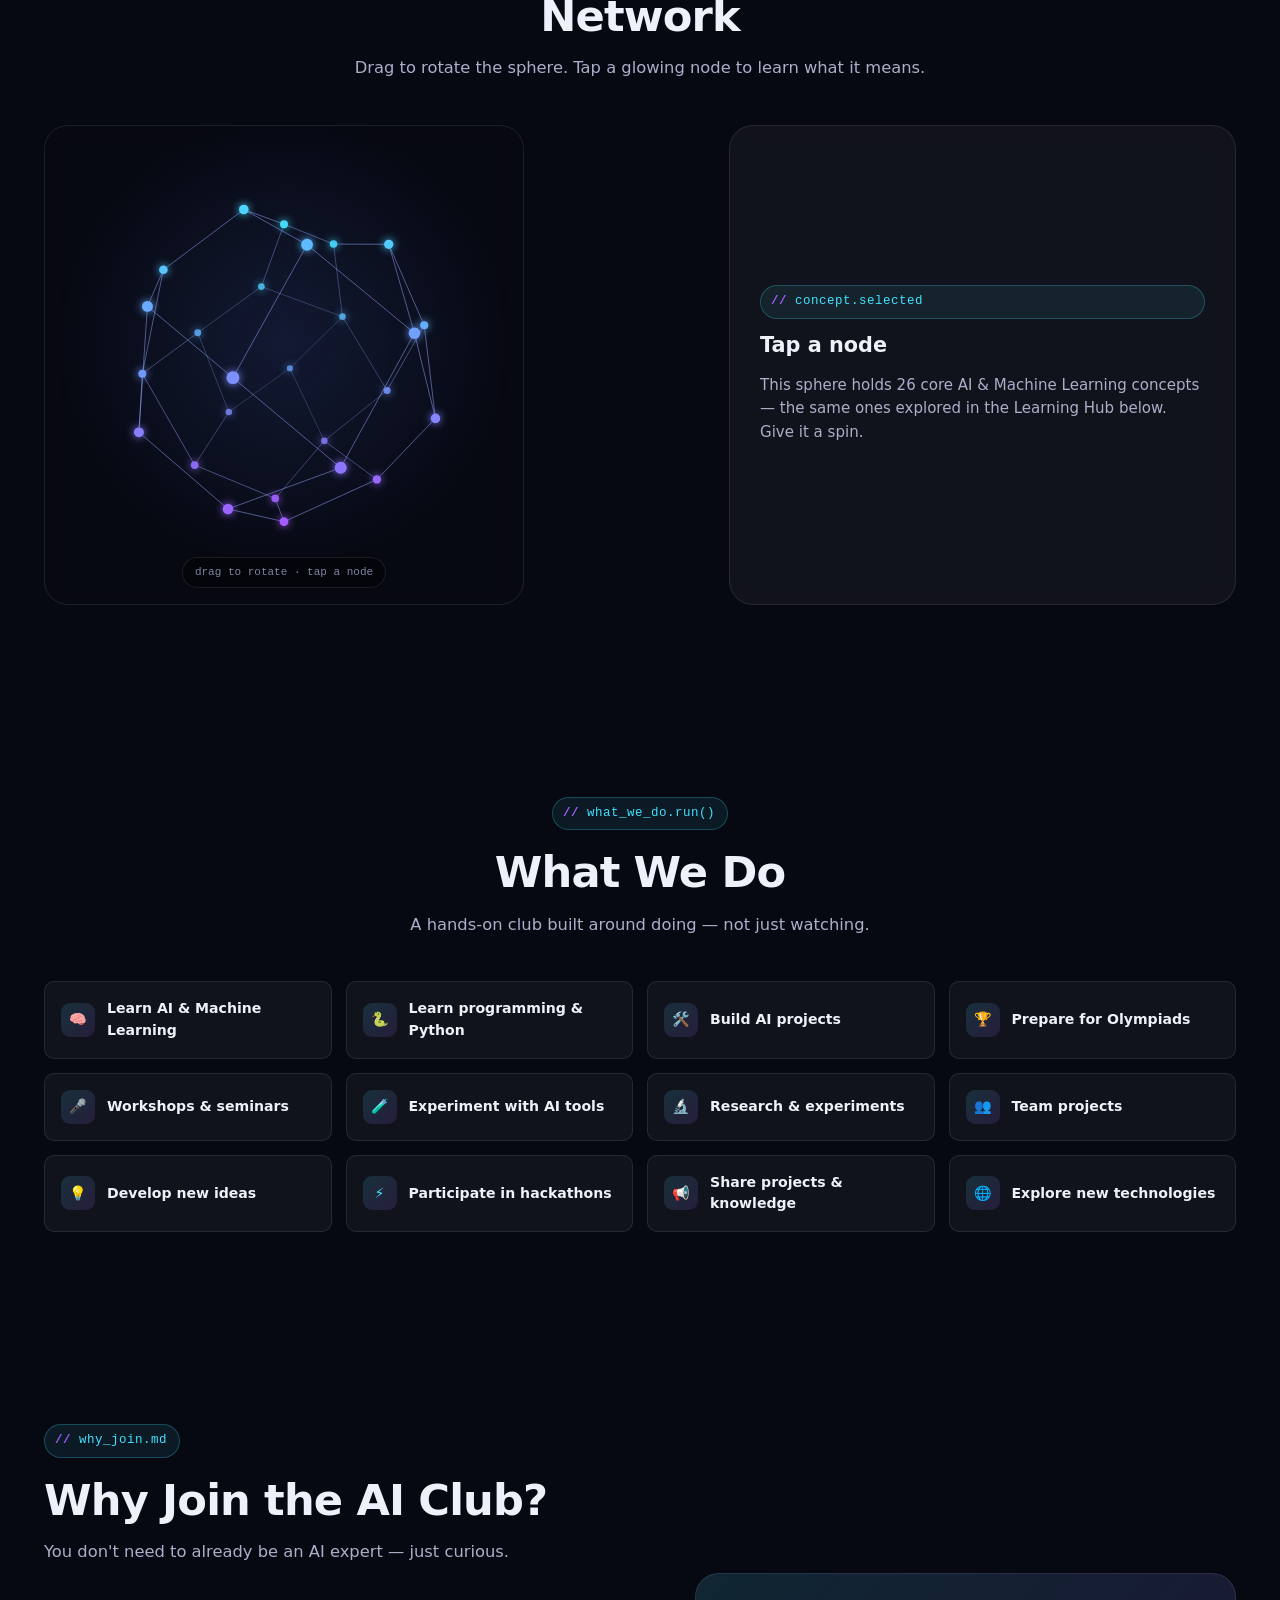
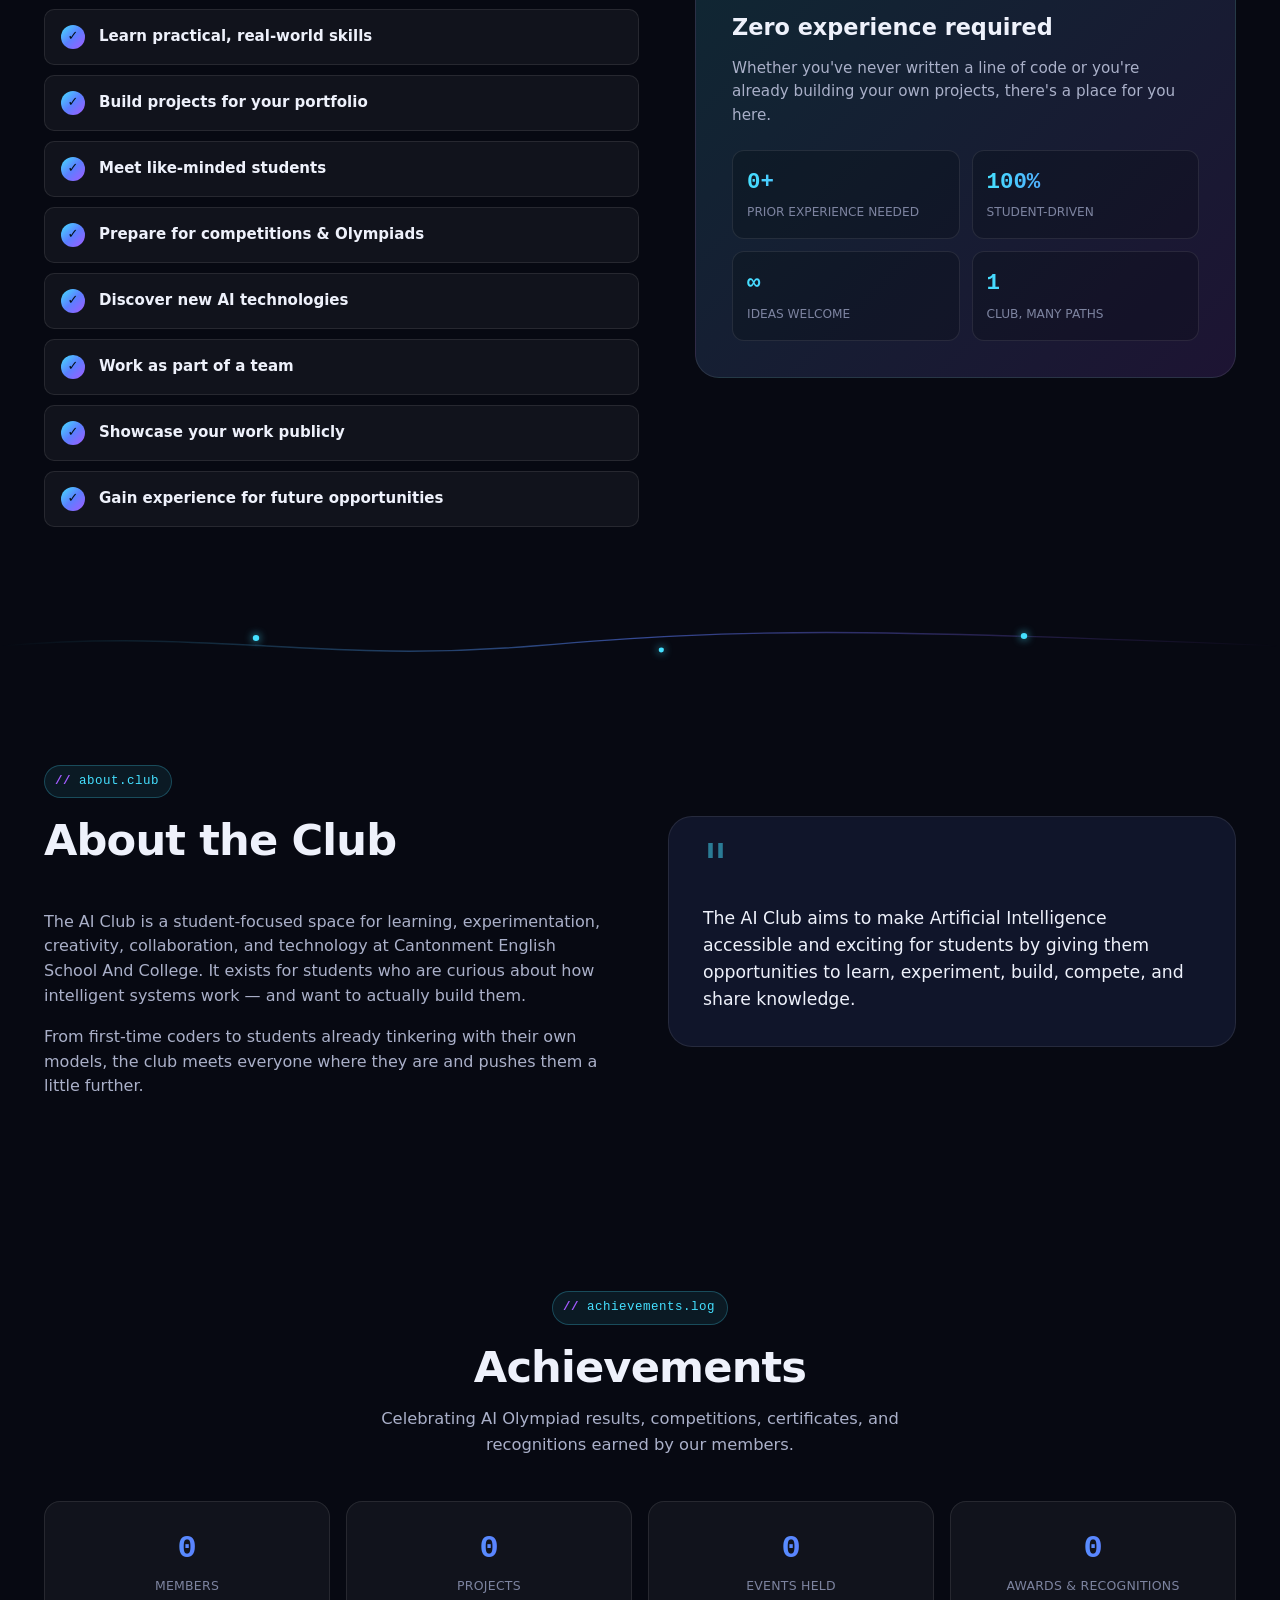
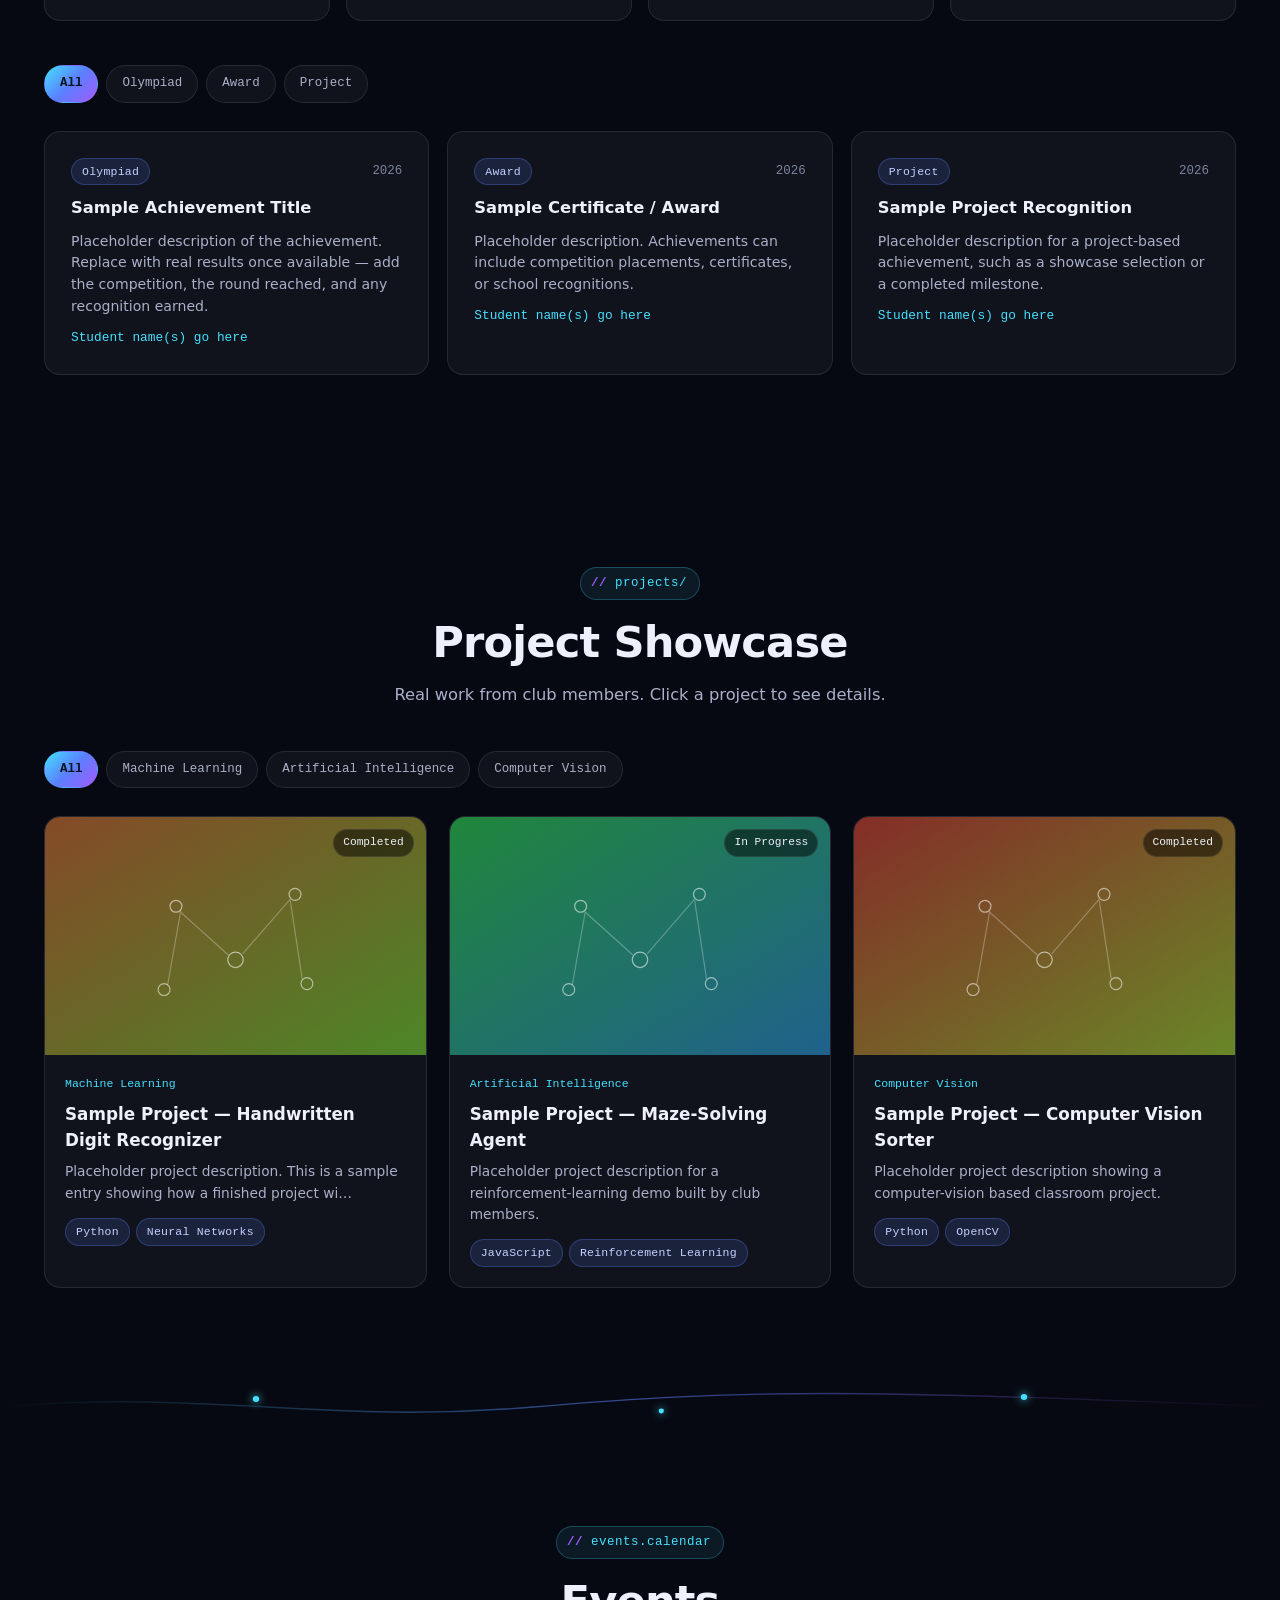
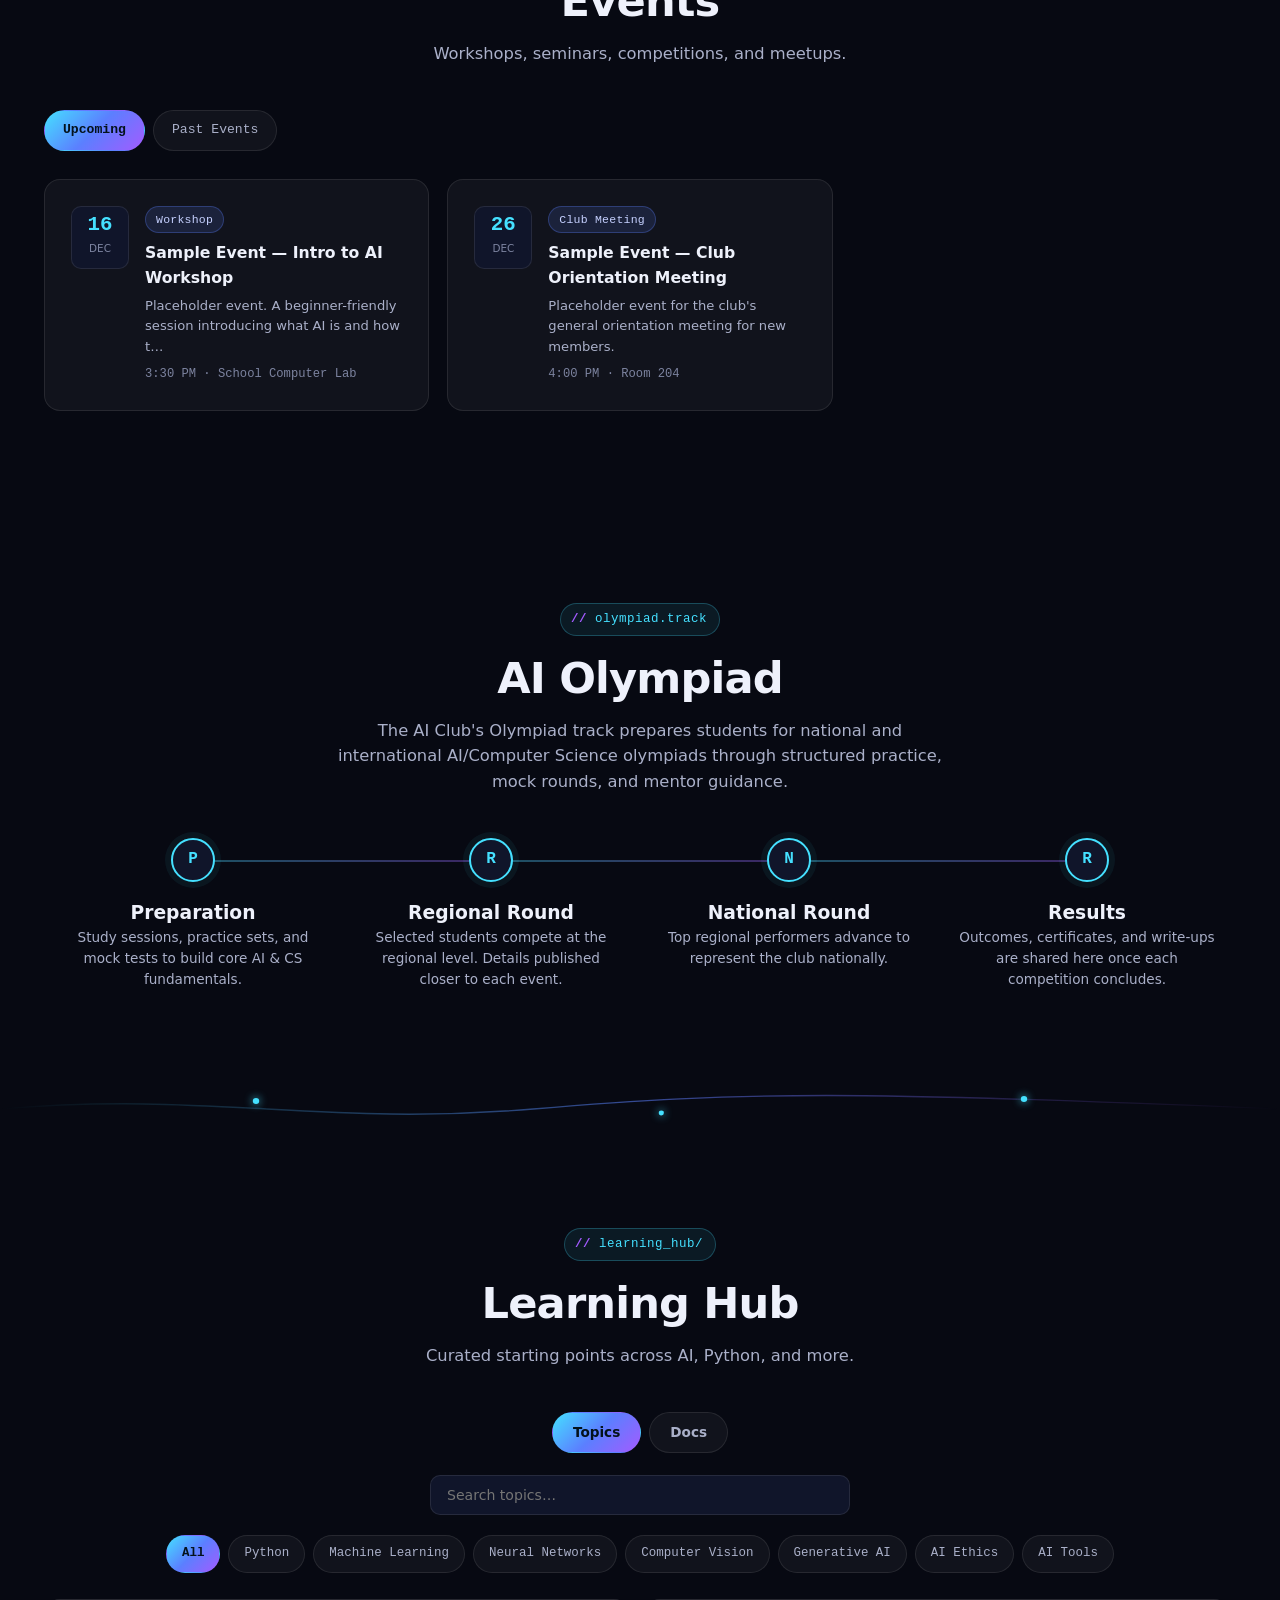
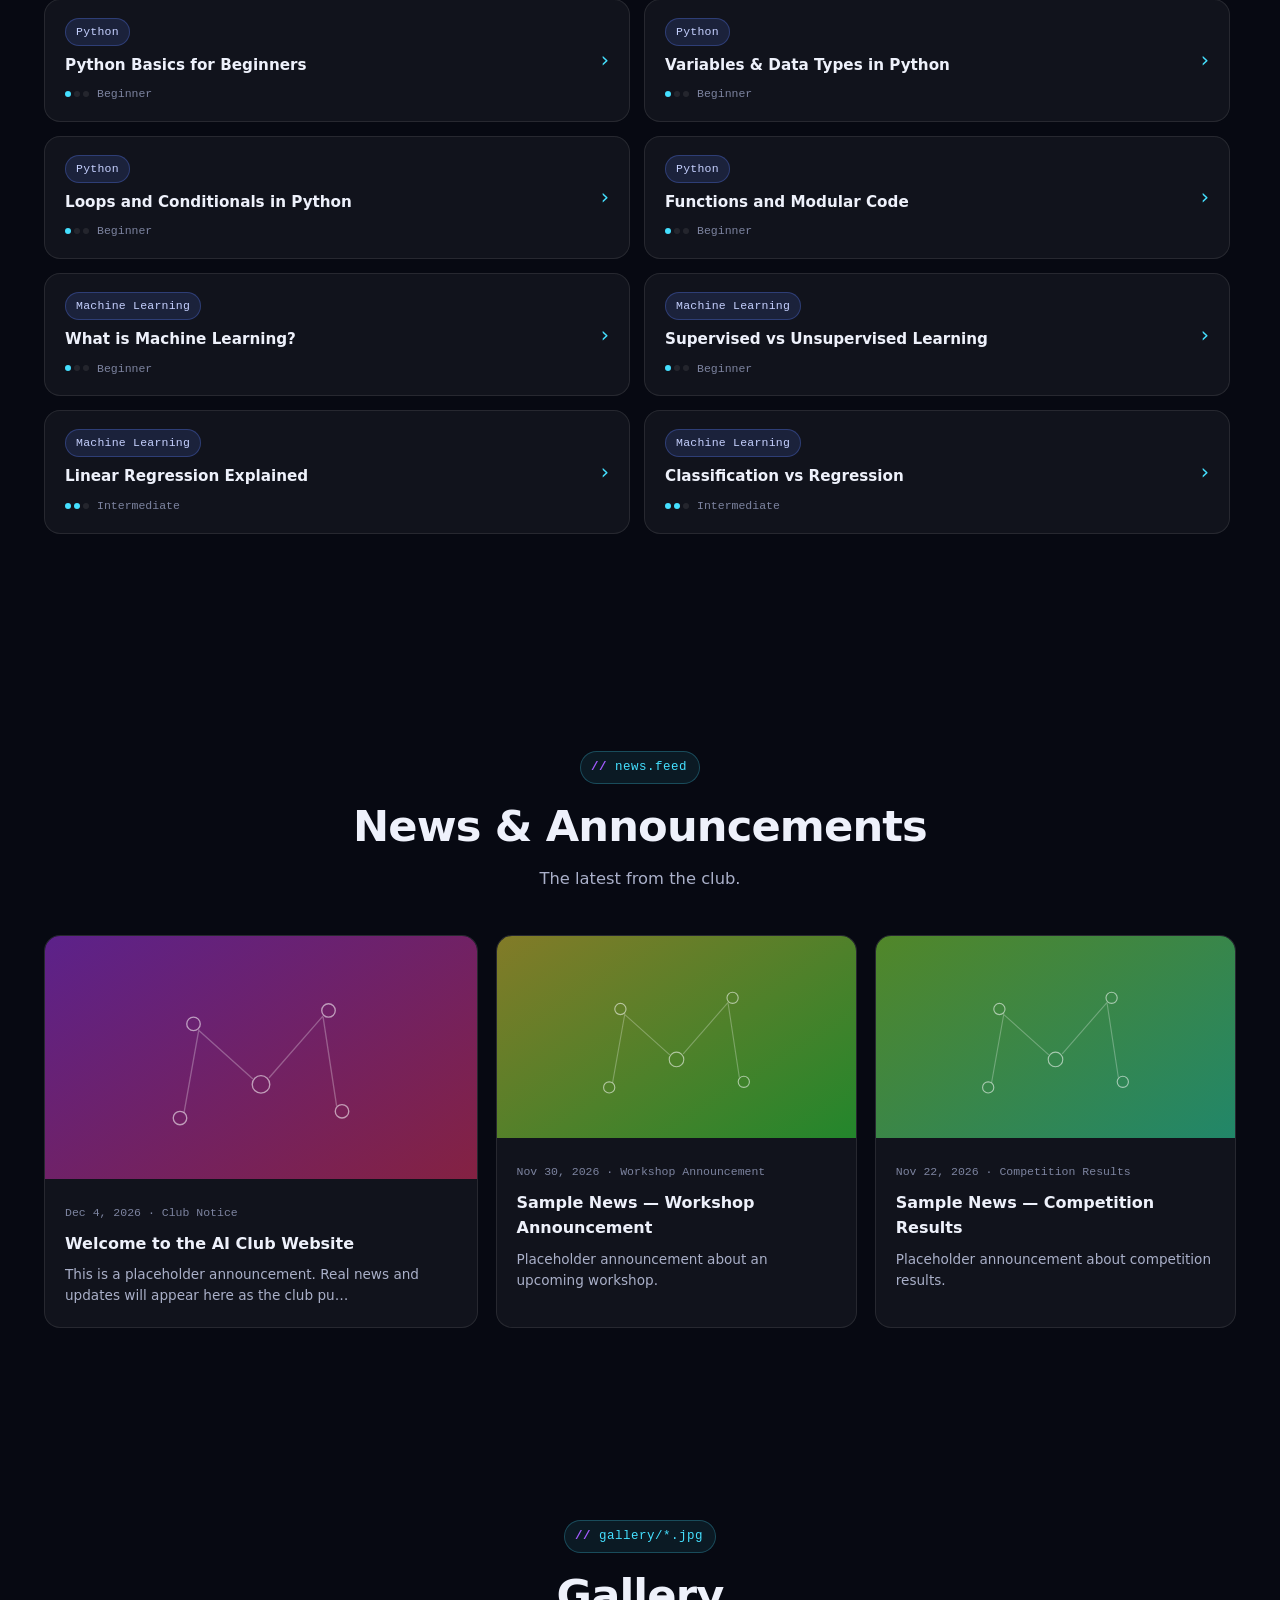
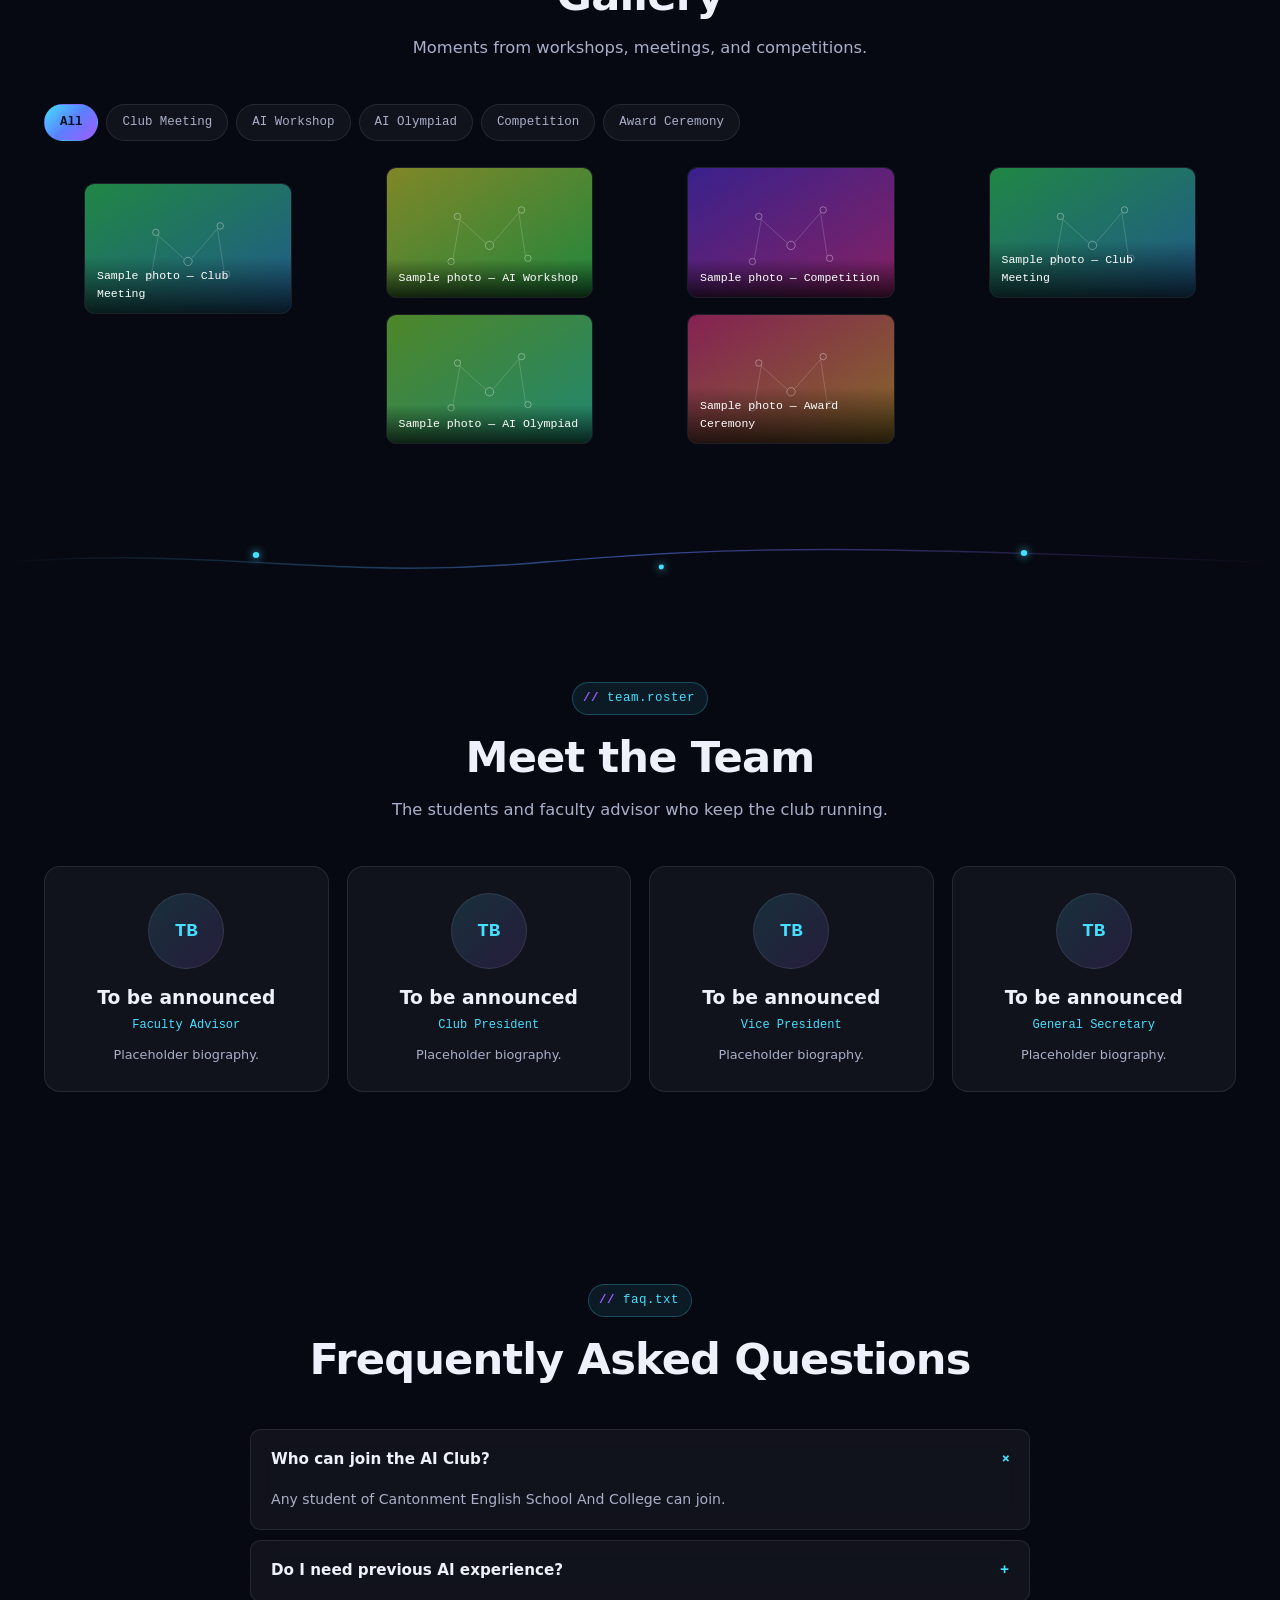
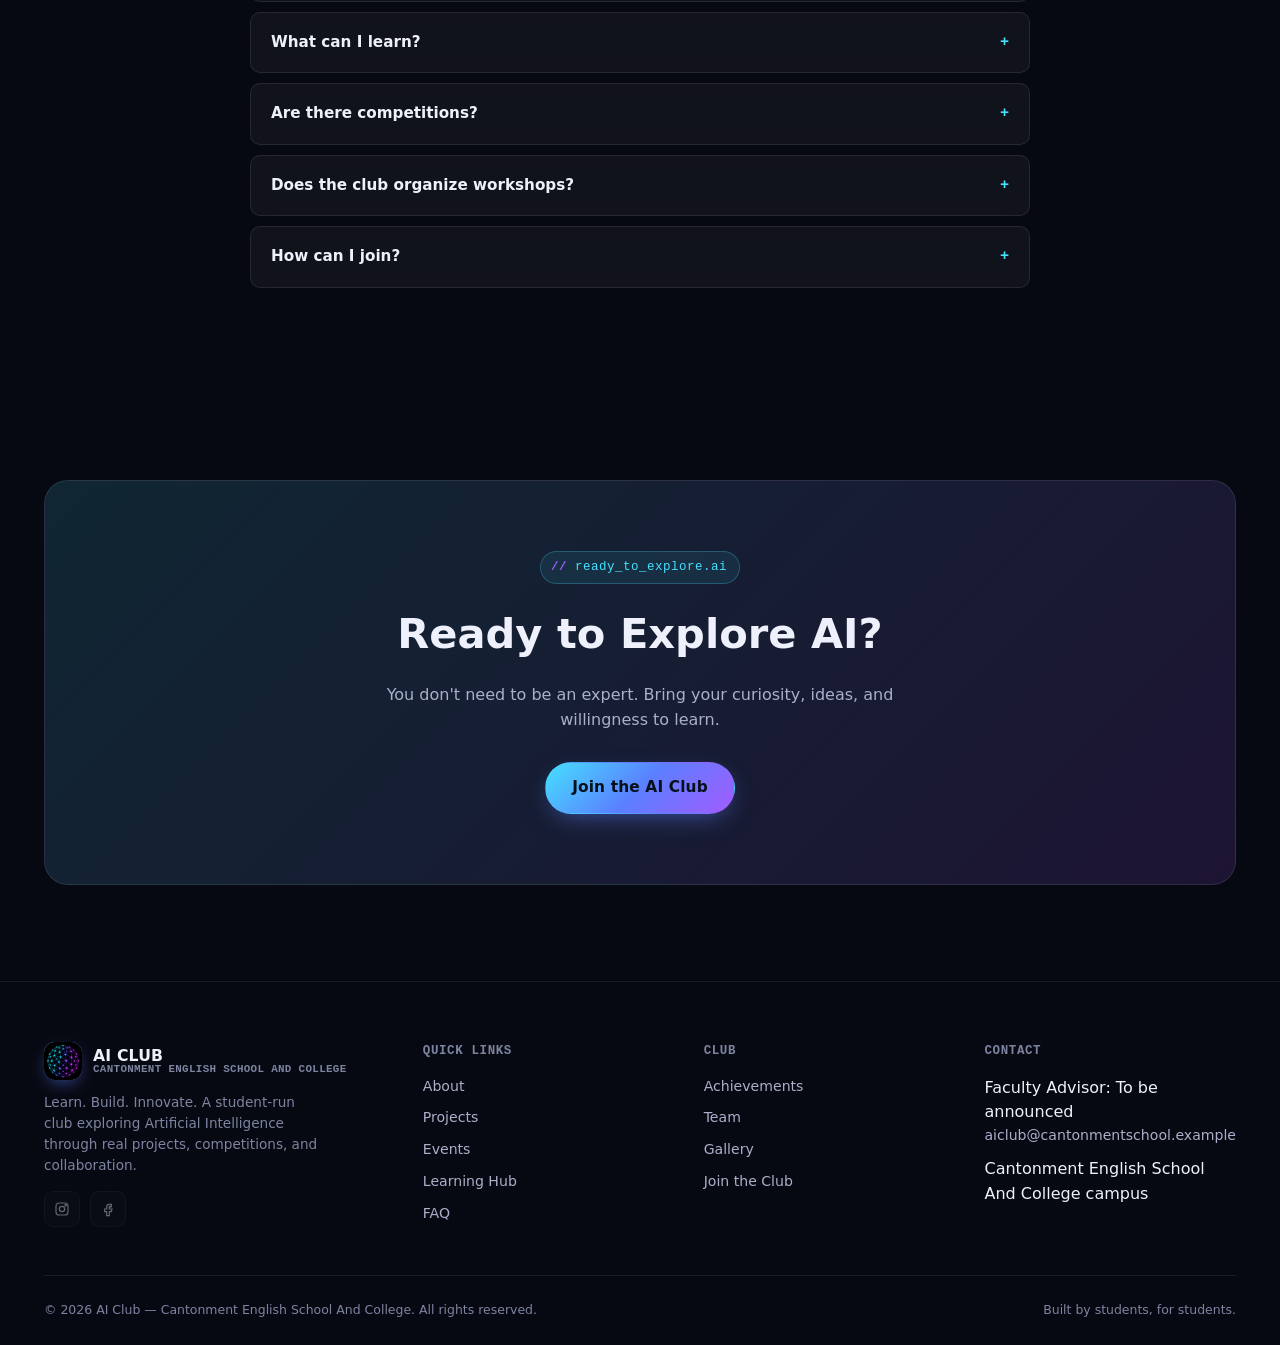
==== commit 1360c6e6: "Update index.html" ====
--- a/index.html
+++ b/index.html
@@ -515,5 +515,6 @@
 <script src="js/sphere.js"></script>
 <script src="js/cursor.js"></script>
 <script>document.getElementById("year").textContent = new Date().getFullYear();</script>
+<script defer src="/_vercel/insights/script.js"></script>
 </body>
 </html>
--- a/css/style.css
+++ b/css/style.css
@@ -689,7 +689,15 @@
 .hub-search:focus{ outline:none; border-color: var(--cyan); }
 
 .hub-topics{ display:flex; gap:8px; flex-wrap:wrap; margin-bottom:26px; justify-content:center; }
-.hub-scroll{ max-height: 560px; overflow-y:auto; padding-right:6px; }
+.hub-scroll{
+  max-height: 560px; overflow-y:auto; padding-right:6px;
+  scrollbar-width: thin;
+  scrollbar-color: rgba(69,224,255,.4) rgba(255,255,255,.04);
+}
+.hub-scroll::-webkit-scrollbar{ width:8px; }
+.hub-scroll::-webkit-scrollbar-track{ background: rgba(255,255,255,.04); border-radius:8px; }
+.hub-scroll::-webkit-scrollbar-thumb{ background: rgba(69,224,255,.4); border-radius:8px; }
+.hub-scroll::-webkit-scrollbar-thumb:hover{ background: rgba(69,224,255,.65); }
 .hub-grid{ display:grid; grid-template-columns: repeat(2,1fr); gap:14px; }
 @media (max-width:760px){ .hub-grid{ grid-template-columns:1fr; } }
 .hub-item{
